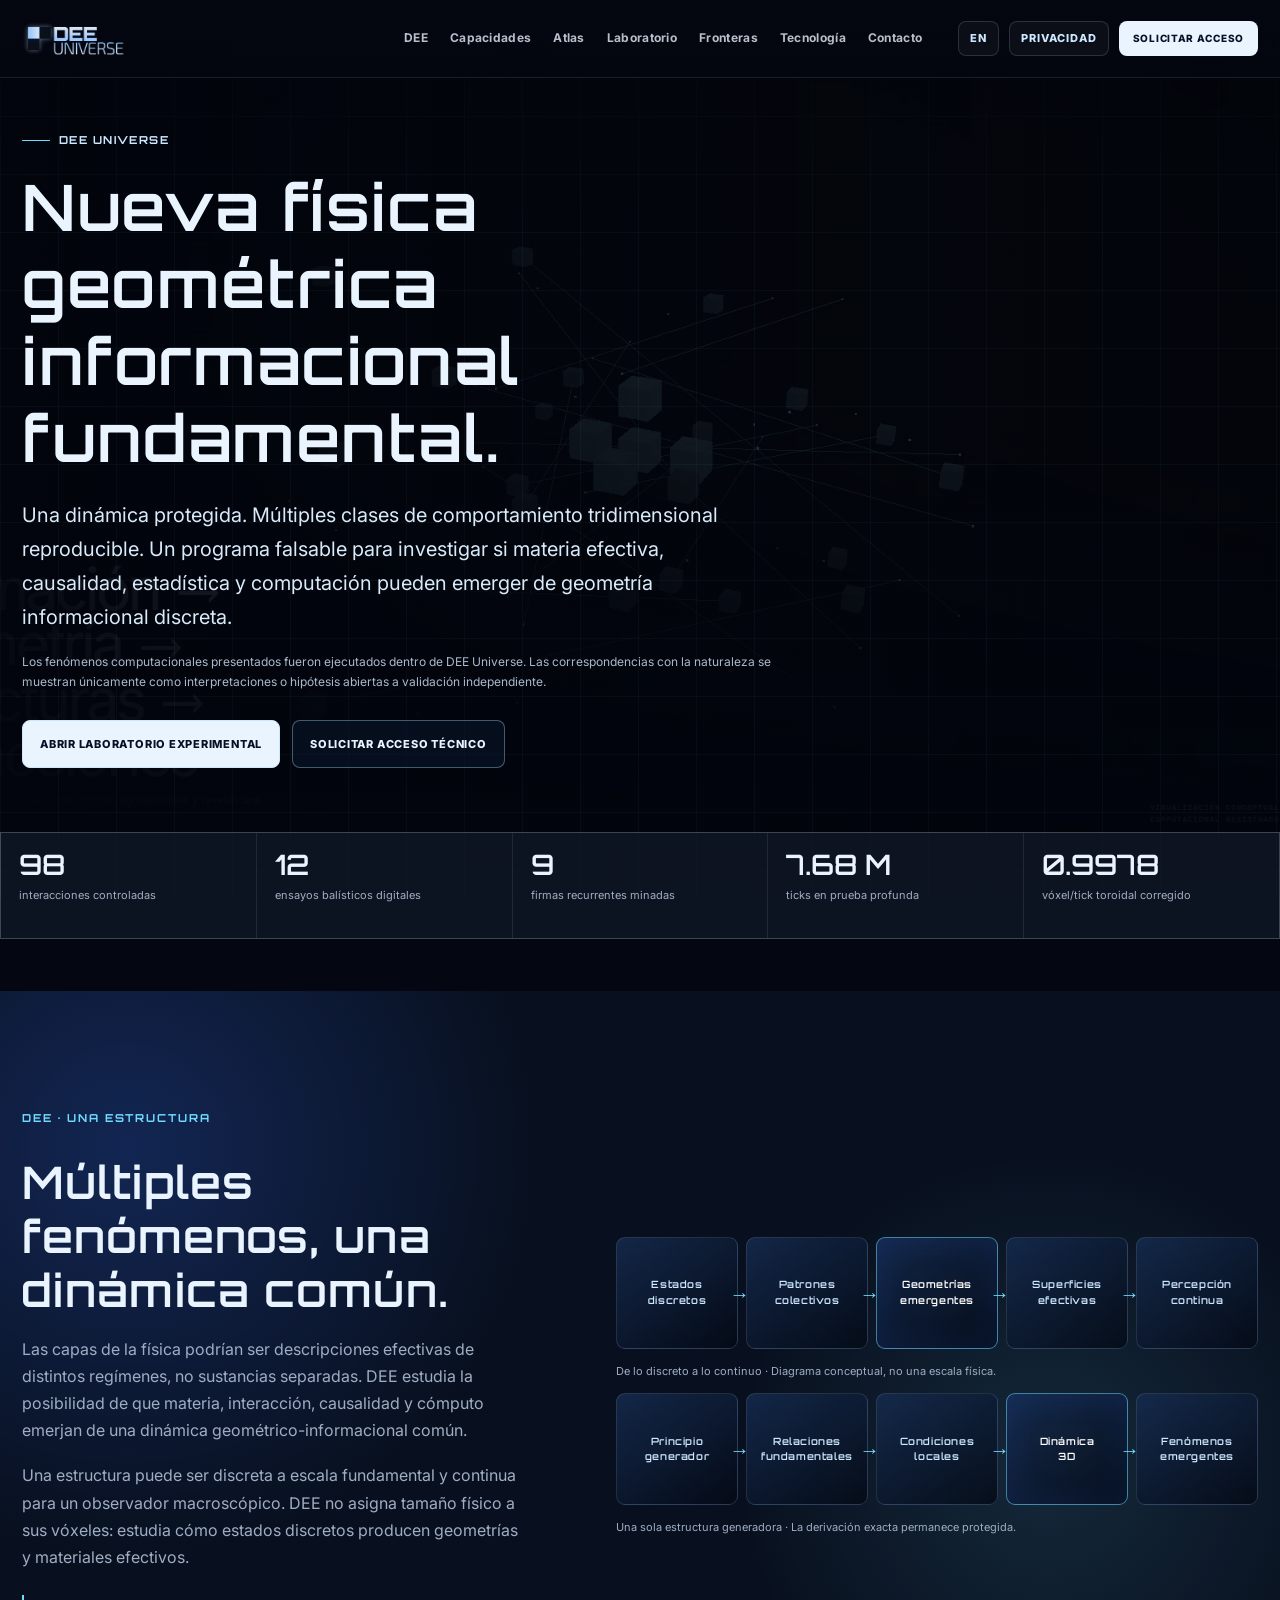
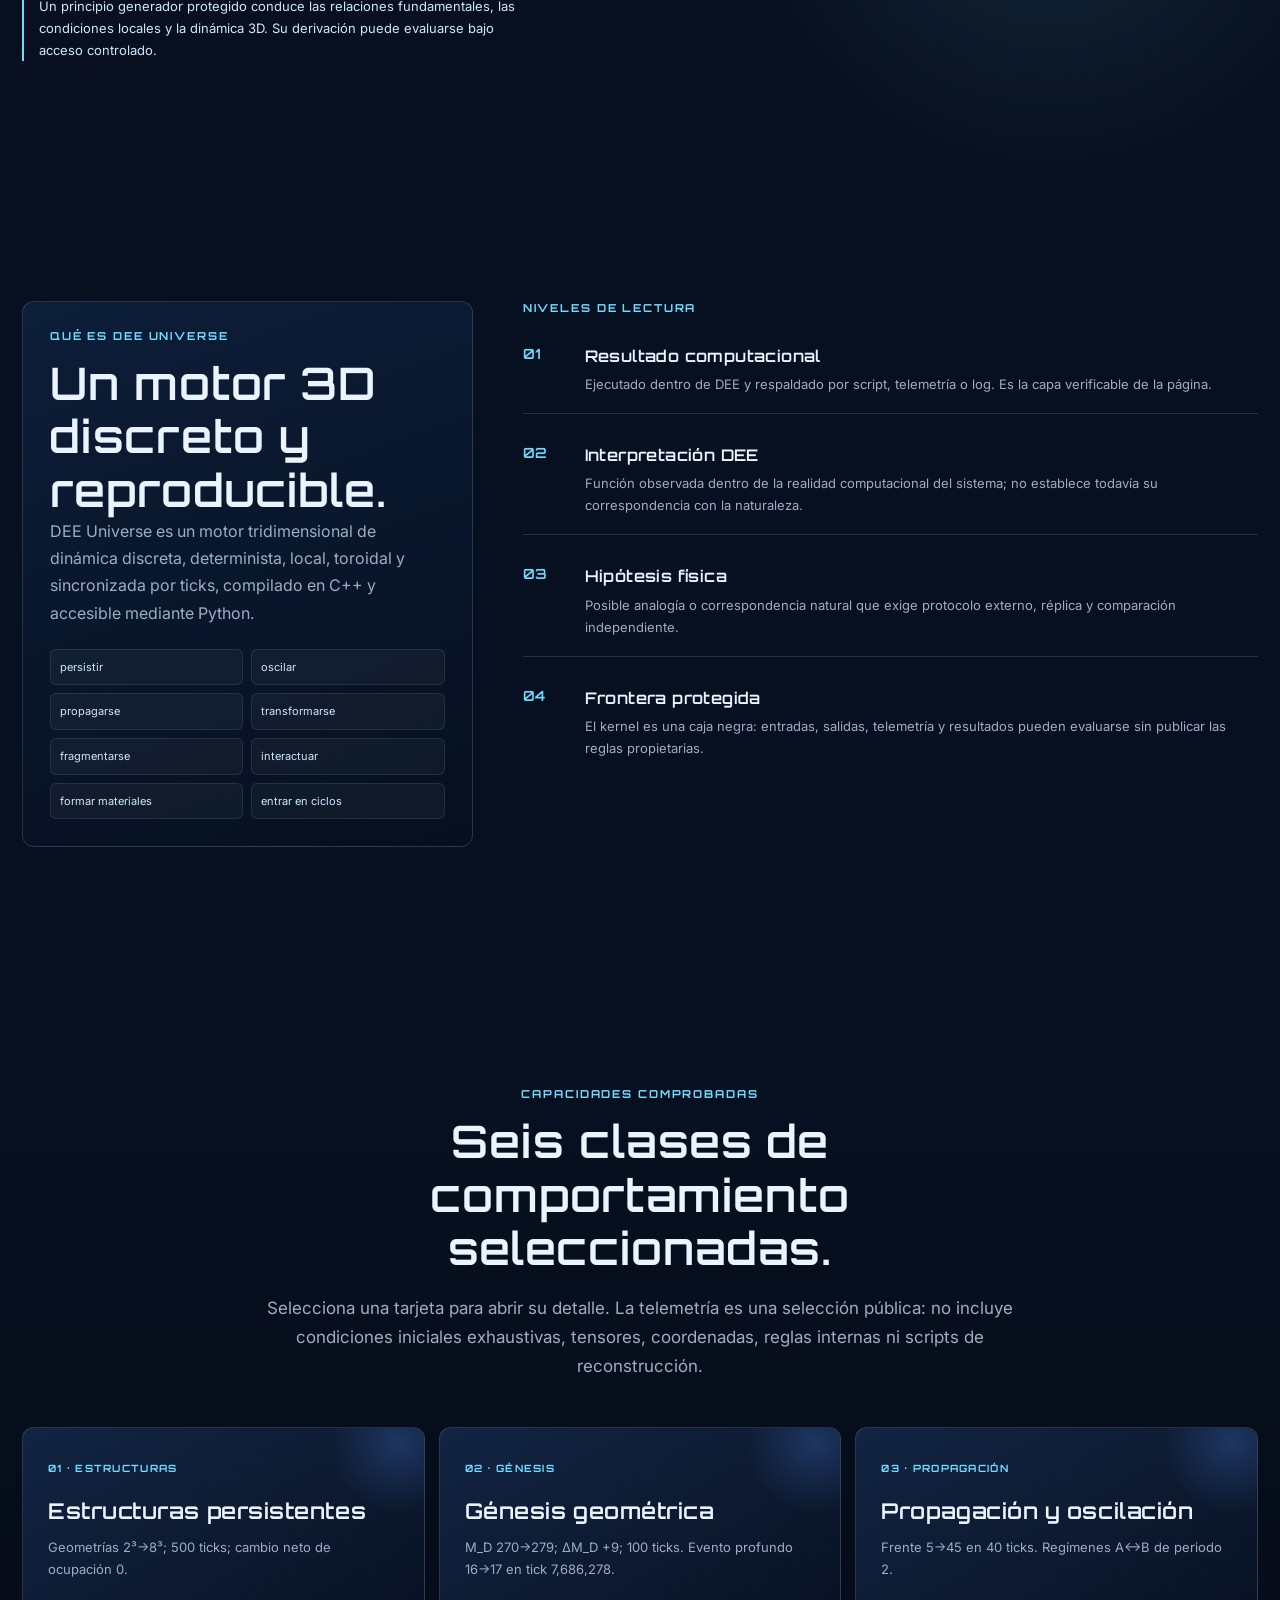
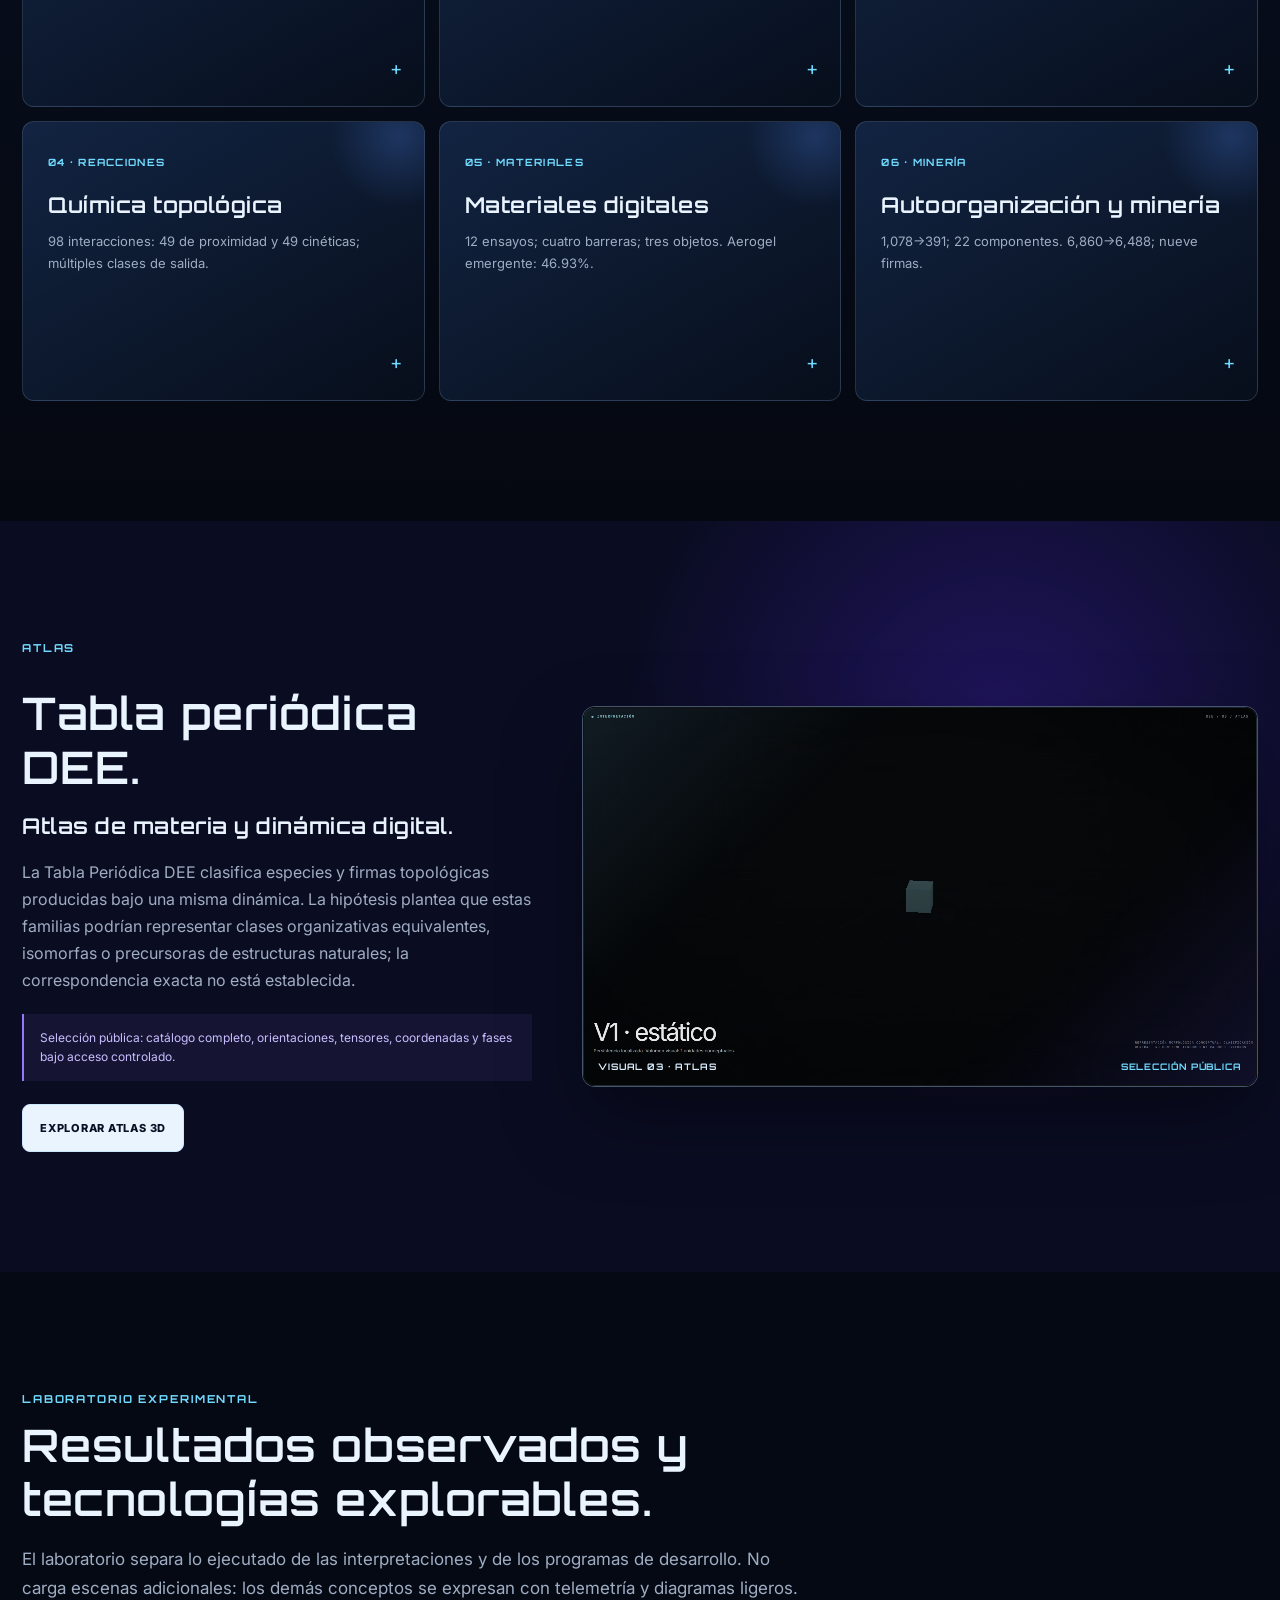
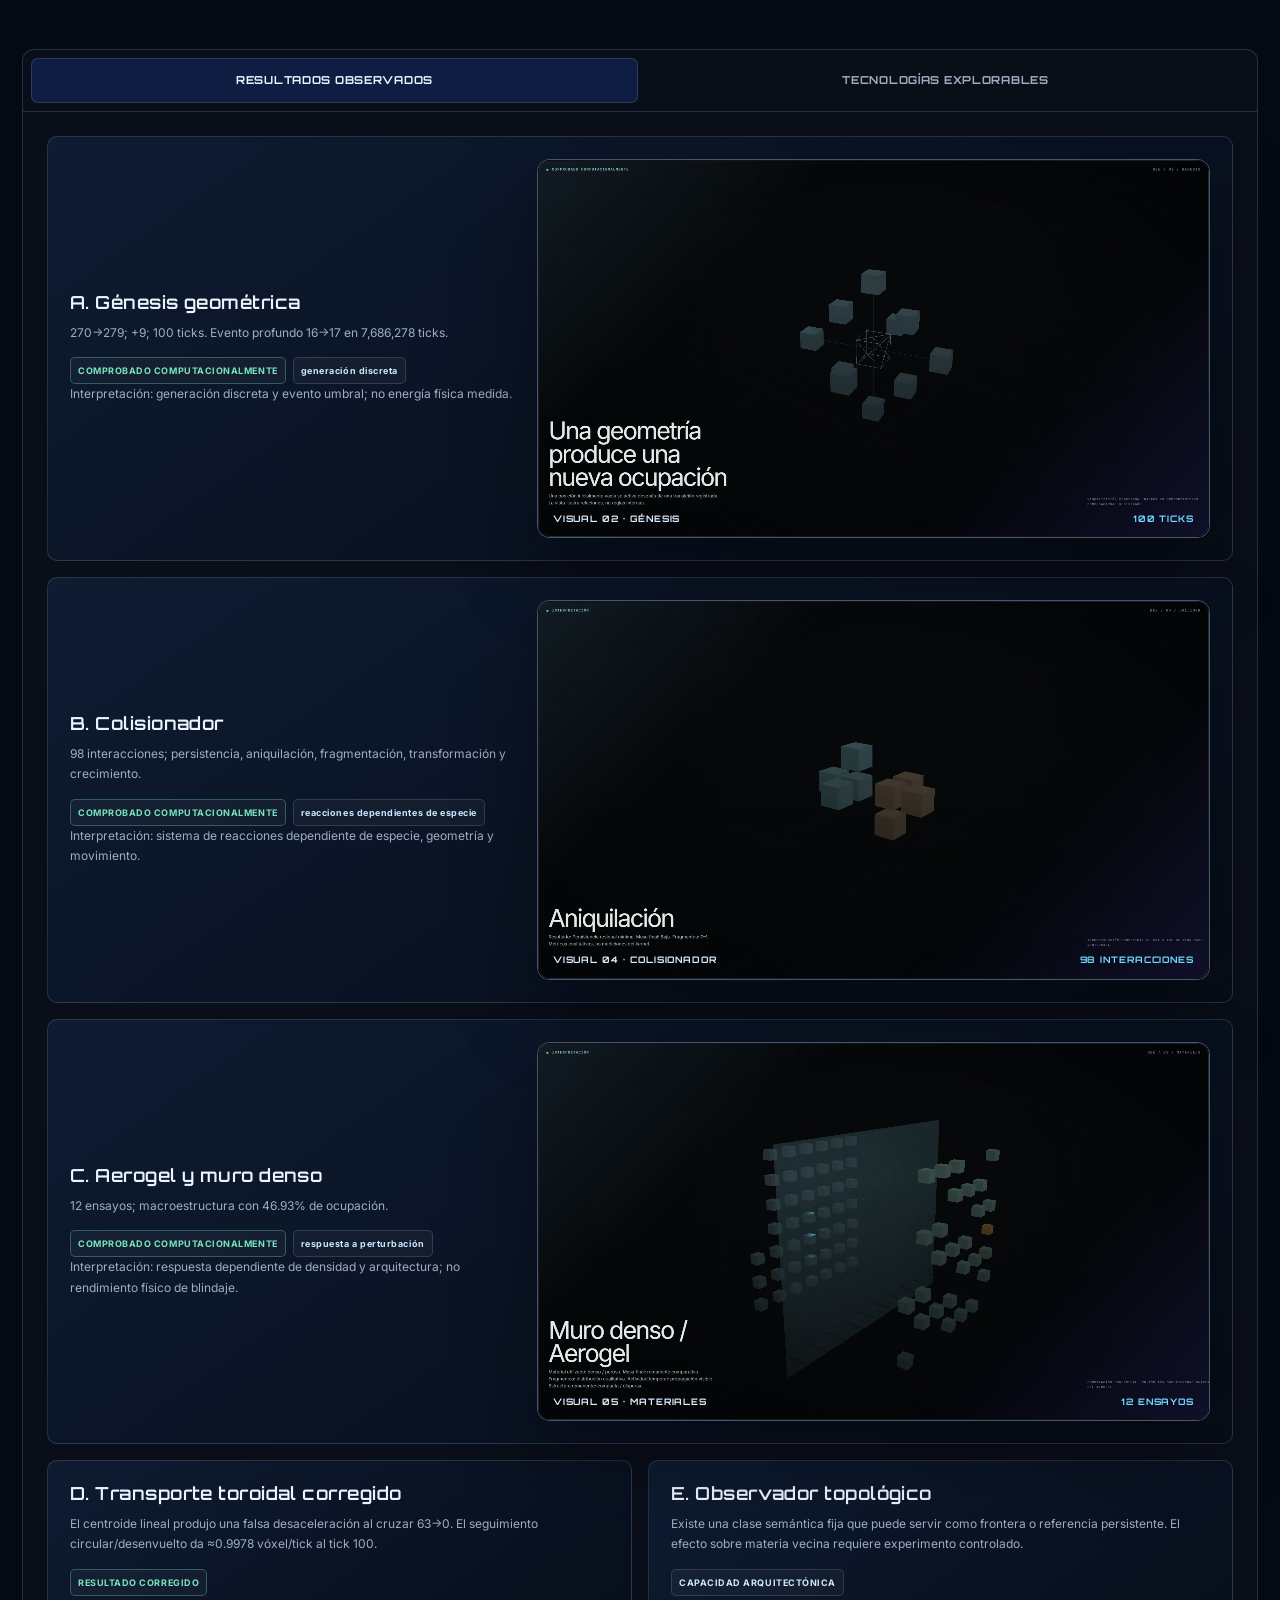
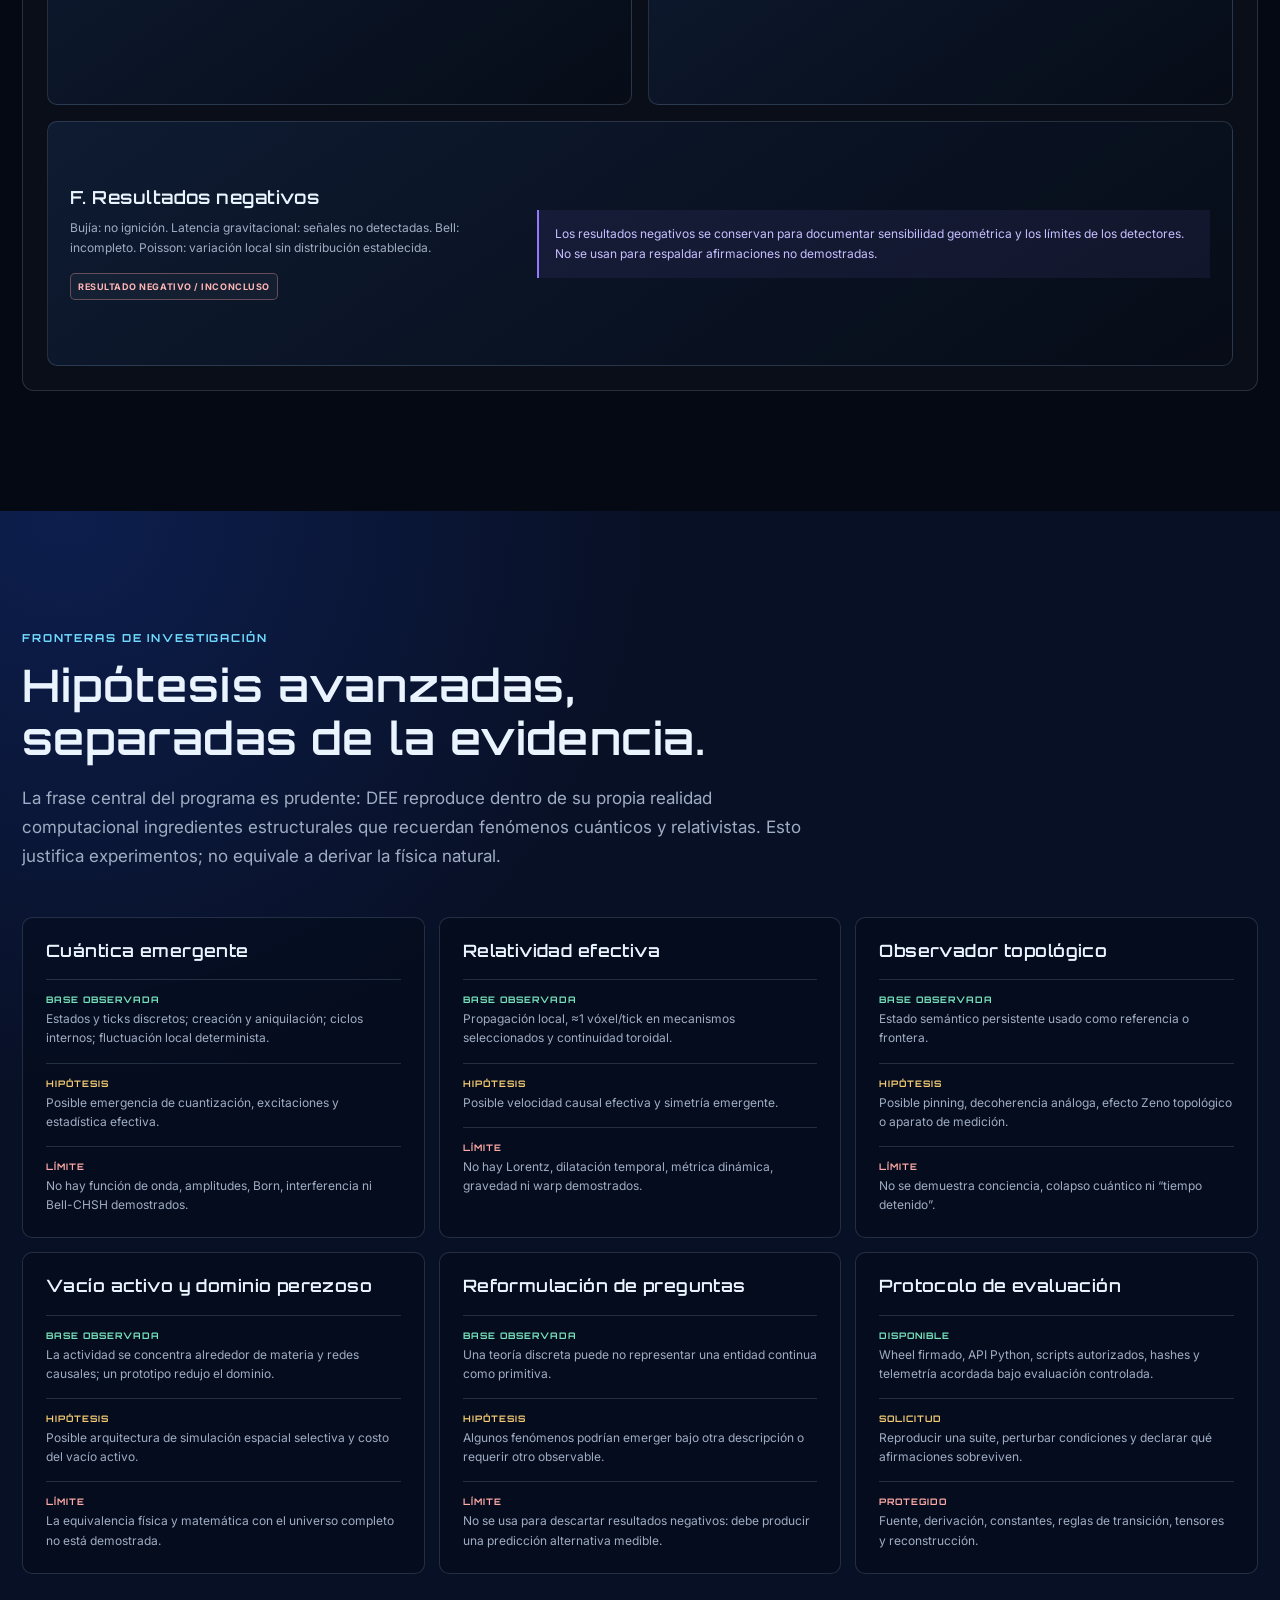
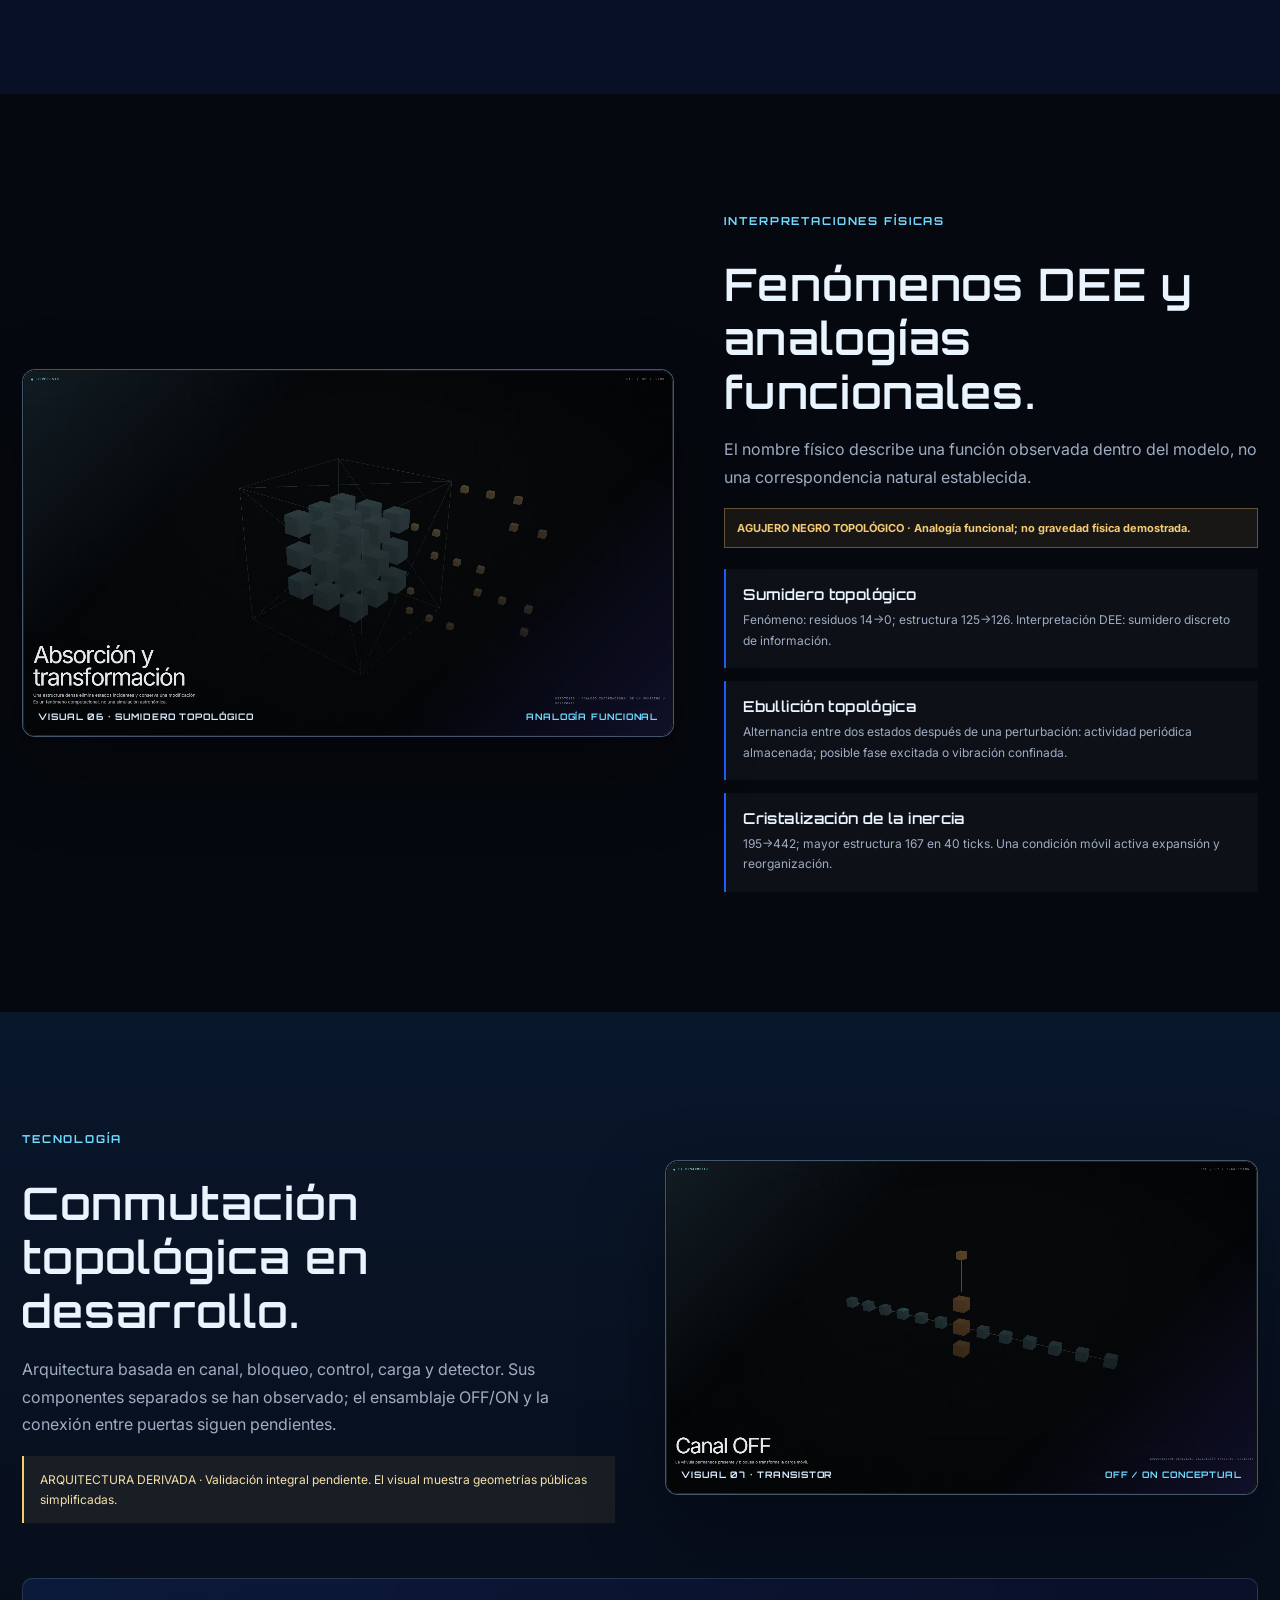
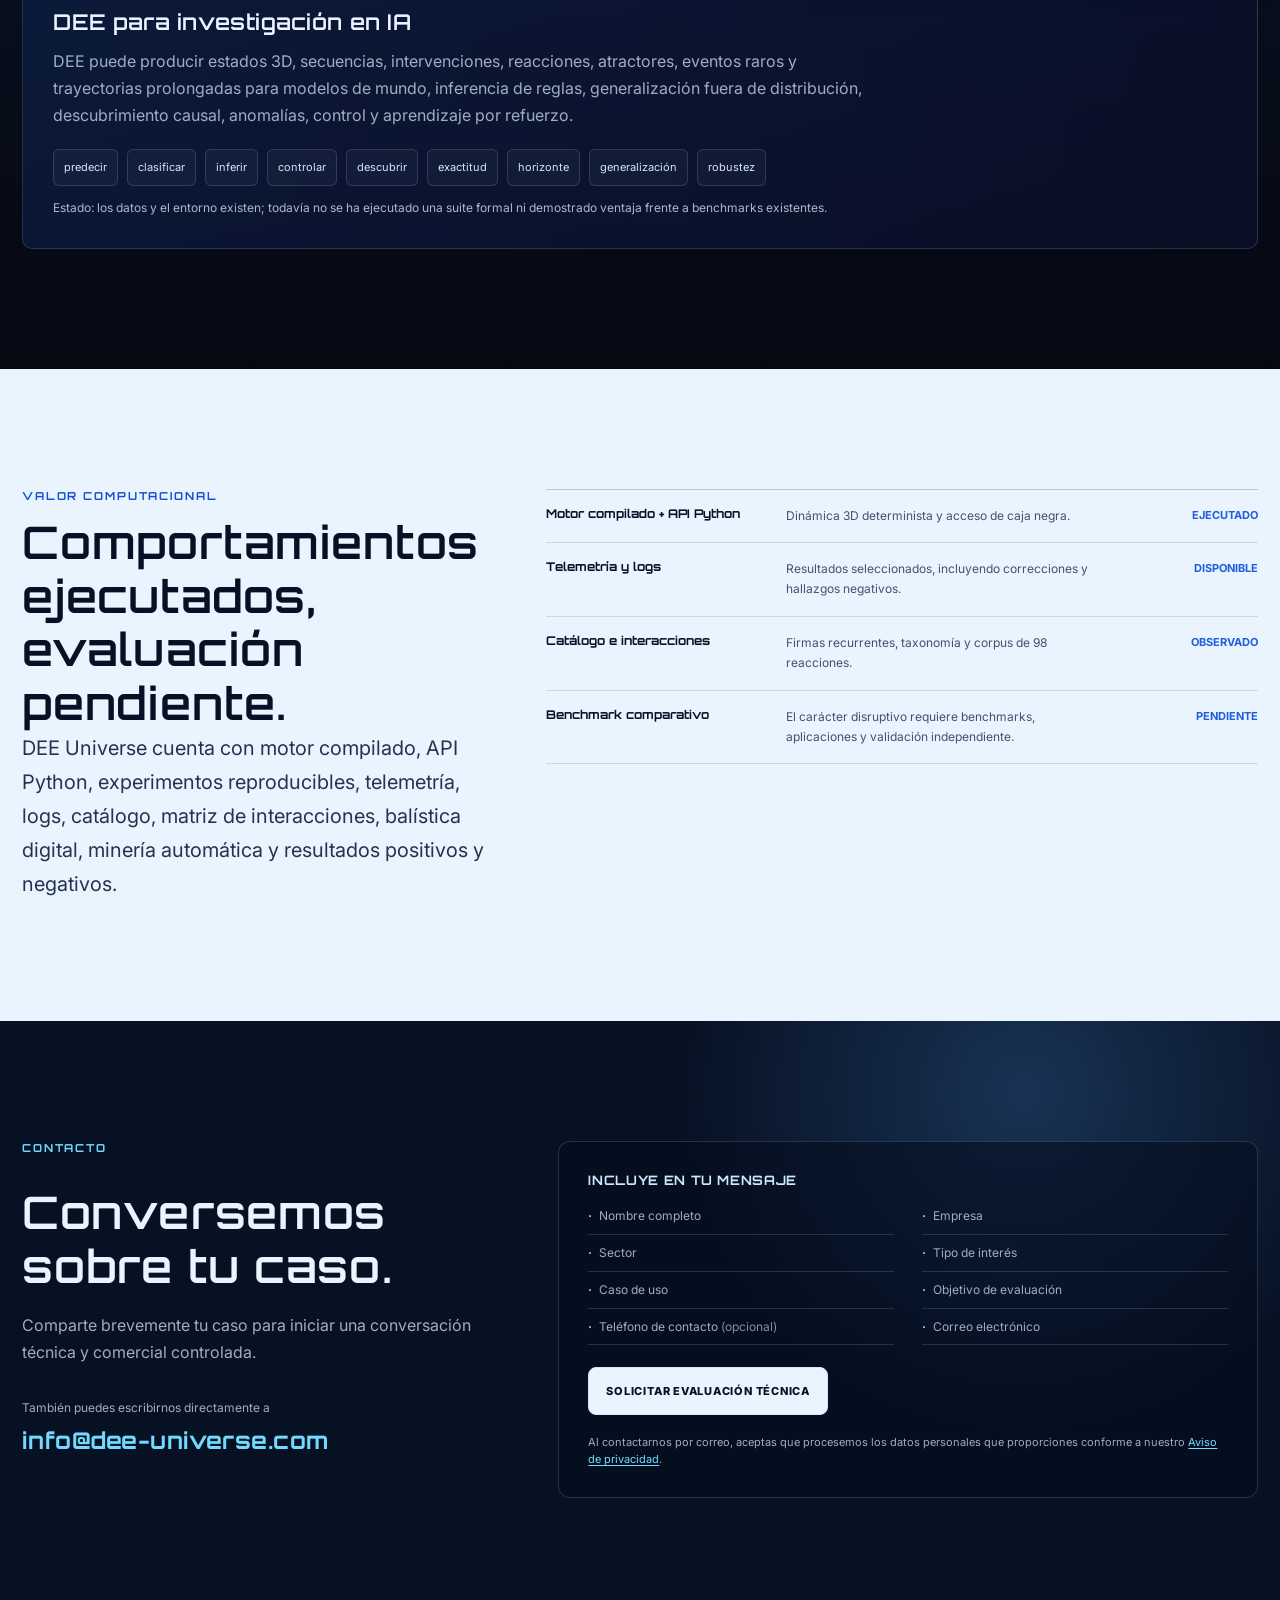
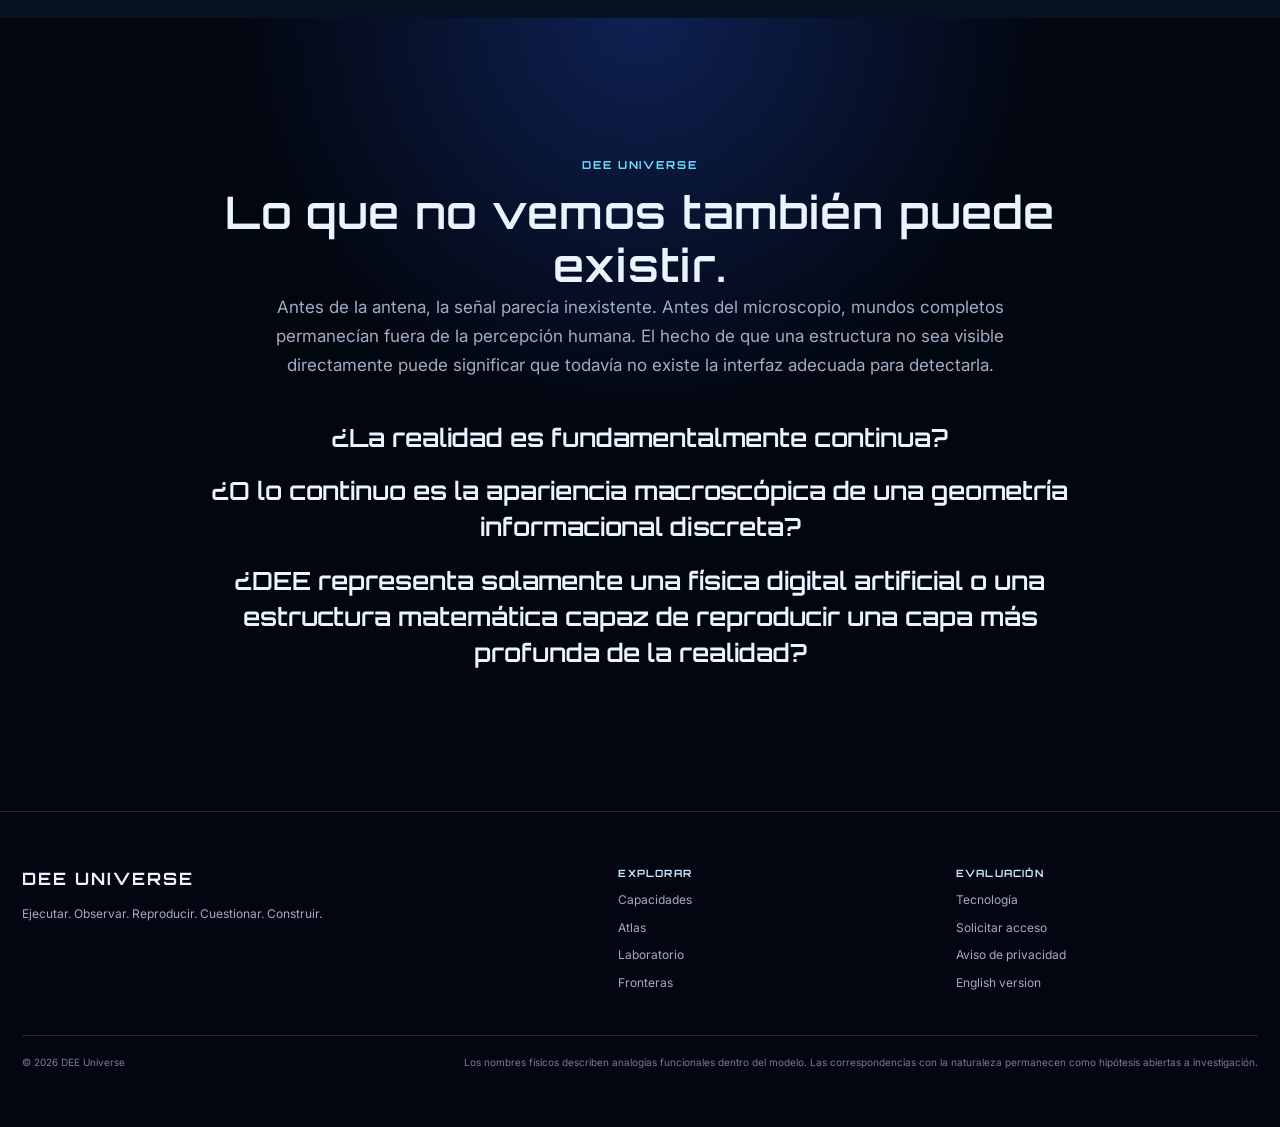
==== indexES.html @ 0ba5e926 "Add contact form with Resend" ====
<!doctype html>
<html lang="es">
<head>
  <meta charset="utf-8">
  <meta name="viewport" content="width=device-width, initial-scale=1">
  <meta name="description" content="DEE Universe: dinámica 3D discreta, reproducible y protegida para investigación independiente.">
  <title>DEE Universe · Investigación en dinámica discreta</title>
  <link rel="canonical" href="/home-es">
  <link rel="icon" type="image/svg+xml" href="/favicon.svg?v=2">
  <link rel="icon" type="image/png" sizes="96x96" href="/favicon-96x96.png?v=2">
  <link rel="shortcut icon" href="/favicon.ico?v=2">
  <link rel="apple-touch-icon" sizes="180x180" href="/apple-touch-icon.png?v=2">
  <link rel="manifest" href="/site.webmanifest?v=2">
  <link rel="stylesheet" href="dee-universe.css">
</head>
<body>
  <a class="skip-link" href="#contenido">Ir al contenido</a>

  <header class="site-header">
    <a class="brand" href="#dee" aria-label="DEE Universe, inicio">
      <img class="brand-logo" src="DEEUniverseLOGOBlanco.png" alt="DEE Universe">
    </a>

    <nav class="main-nav" aria-label="Navegación principal">
      <a href="#dee">DEE</a>
      <a href="#capabilities">Capacidades</a>
      <a href="#atlas">Atlas</a>
      <a href="#laboratory">Laboratorio</a>
      <a href="#frontiers">Fronteras</a>
      <a href="#technology">Tecnología</a>
      <a href="#contact">Contacto</a>
    </nav>

    <div class="header-actions">
      <a class="language-link" href="/home" lang="en" aria-label="View English version">EN</a>
      <a class="privacy-link" href="/privacy-es">PRIVACIDAD</a>
      <a class="access-header" href="#contact">SOLICITAR ACCESO</a>
      <button class="menu-toggle" type="button" aria-label="Abrir menú" aria-expanded="false" aria-controls="mobile-menu">
        <svg viewBox="0 0 24 24" aria-hidden="true"><path fill="currentColor" d="M3 6h18v2H3zm0 5h18v2H3zm0 5h18v2H3z"/></svg>
      </button>
    </div>
  </header>

  <nav class="mobile-menu" id="mobile-menu" aria-label="Navegación móvil">
    <a href="#dee">DEE</a><a href="#capabilities">Capacidades</a><a href="#atlas">Atlas</a>
    <a href="#laboratory">Laboratorio</a><a href="#frontiers">Fronteras</a><a href="#technology">Tecnología</a><a href="#contact">Contacto</a><a href="/privacy-es">Aviso de privacidad</a>
  </nav>

  <main id="contenido">
    <section class="hero" id="dee" aria-labelledby="hero-title">
      <video class="hero-media" autoplay muted loop playsinline poster="">
        <source src="01_dee_universe_hero.webm" type="video/webm">
        <source src="01_dee_universe_hero.mp4" type="video/mp4">
      </video>
      <div class="hero-scrim" aria-hidden="true"></div><div class="hero-grid" aria-hidden="true"></div>
      <div class="hero-content">
        <div class="hero-kicker">DEE UNIVERSE</div>
        <h1 id="hero-title">Nueva física geométrica informacional fundamental.</h1>
        <p class="hero-lead">Una dinámica protegida. Múltiples clases de comportamiento tridimensional reproducible. Un programa falsable para investigar si materia efectiva, causalidad, estadística y computación pueden emerger de geometría informacional discreta.</p>
        <p class="disclosure">Los fenómenos computacionales presentados fueron ejecutados dentro de DEE Universe. Las correspondencias con la naturaleza se muestran únicamente como interpretaciones o hipótesis abiertas a validación independiente.</p>
        <div class="hero-actions">
          <a class="button button--solid" href="#laboratory" data-open-lab>ABRIR LABORATORIO EXPERIMENTAL</a>
          <a class="button" href="#contact">SOLICITAR ACCESO TÉCNICO</a>
        </div>
      </div>
      <div class="telemetry" aria-label="Telemetría seleccionada">
        <div class="telemetry-item"><strong>98</strong><span>interacciones controladas</span></div>
        <div class="telemetry-item"><strong>12</strong><span>ensayos balísticos digitales</span></div>
        <div class="telemetry-item"><strong>9</strong><span>firmas recurrentes minadas</span></div>
        <div class="telemetry-item"><strong>7.68 M</strong><span>ticks en prueba profunda</span></div>
        <div class="telemetry-item"><strong>0.9978</strong><span>vóxel/tick toroidal corregido</span></div>
      </div>
    </section>

    <section class="section gradient-section" aria-labelledby="structure-title">
      <div class="one-structure">
        <div class="body-copy">
          <div class="eyebrow">DEE · una estructura</div>
          <h2 id="structure-title">Múltiples fenómenos, una dinámica común.</h2>
          <p>Las capas de la física podrían ser descripciones efectivas de distintos regímenes, no sustancias separadas. DEE estudia la posibilidad de que materia, interacción, causalidad y cómputo emerjan de una dinámica geométrico-informacional común.</p>
          <p>Una estructura puede ser discreta a escala fundamental y continua para un observador macroscópico. DEE no asigna tamaño físico a sus vóxeles: estudia cómo estados discretos producen geometrías y materiales efectivos.</p>
          <p class="fact-line">Un principio generador protegido conduce las relaciones fundamentales, las condiciones locales y la dinámica 3D. Su derivación puede evaluarse bajo acceso controlado.</p>
        </div>
        <div class="diagram-stack" aria-label="Diagramas conceptuales de emergencia discreta">
          <div class="flow-diagram"><div class="flow-node">Estados<br>discretos</div><div class="flow-node">Patrones<br>colectivos</div><div class="flow-node flow-node--accent">Geometrías<br>emergentes</div><div class="flow-node">Superficies<br>efectivas</div><div class="flow-node">Percepción<br>continua</div></div>
          <div class="diagram-label">De lo discreto a lo continuo · Diagrama conceptual, no una escala física.</div>
          <div class="flow-diagram"><div class="flow-node">Principio<br>generador</div><div class="flow-node">Relaciones<br>fundamentales</div><div class="flow-node">Condiciones<br>locales</div><div class="flow-node flow-node--accent">Dinámica<br>3D</div><div class="flow-node">Fenómenos<br>emergentes</div></div>
          <div class="diagram-label">Una sola estructura generadora · La derivación exacta permanece protegida.</div>
        </div>
      </div>
    </section>

    <section class="section system-section" aria-labelledby="system-title">
      <div class="system-grid">
        <div class="spec-panel">
          <div class="eyebrow">Qué es DEE Universe</div>
          <h2 id="system-title">Un motor 3D discreto y reproducible.</h2>
          <p>DEE Universe es un motor tridimensional de dinámica discreta, determinista, local, toroidal y sincronizada por ticks, compilado en C++ y accesible mediante Python.</p>
          <div class="spec-list" aria-label="Comportamientos observables"><span>persistir</span><span>oscilar</span><span>propagarse</span><span>transformarse</span><span>fragmentarse</span><span>interactuar</span><span>formar materiales</span><span>entrar en ciclos</span></div>
        </div>
        <div>
          <div class="eyebrow">Niveles de lectura</div>
          <div class="levels">
            <article class="level"><span class="level-num">01</span><div><h3>Resultado computacional</h3><p>Ejecutado dentro de DEE y respaldado por script, telemetría o log. Es la capa verificable de la página.</p></div></article>
            <article class="level"><span class="level-num">02</span><div><h3>Interpretación DEE</h3><p>Función observada dentro de la realidad computacional del sistema; no establece todavía su correspondencia con la naturaleza.</p></div></article>
            <article class="level"><span class="level-num">03</span><div><h3>Hipótesis física</h3><p>Posible analogía o correspondencia natural que exige protocolo externo, réplica y comparación independiente.</p></div></article>
            <article class="level"><span class="level-num">04</span><div><h3>Frontera protegida</h3><p>El kernel es una caja negra: entradas, salidas, telemetría y resultados pueden evaluarse sin publicar las reglas propietarias.</p></div></article>
          </div>
        </div>
      </div>
    </section>

    <section class="section capabilities-section" id="capabilities" aria-labelledby="capabilities-title">
      <div class="section-head section-head--center"><div class="eyebrow">Capacidades comprobadas</div><h2 id="capabilities-title">Seis clases de comportamiento seleccionadas.</h2><p>Selecciona una tarjeta para abrir su detalle. La telemetría es una selección pública: no incluye condiciones iniciales exhaustivas, tensores, coordenadas, reglas internas ni scripts de reconstrucción.</p></div>
      <div class="capability-grid">
        <article class="capability" role="button" tabindex="0" aria-expanded="false"><span class="capability-num">01 · ESTRUCTURAS</span><h3>Estructuras persistentes</h3><p>Geometrías 2³→8³; 500 ticks; cambio neto de ocupación 0.</p><div class="capability-detail"><div><p>Aplicaciones explorables: memoria estructural, módulos, barreras y conductos. No se infiere estabilidad infinita ni materia física.</p></div></div><span class="capability-arrow" aria-hidden="true">+</span></article>
        <article class="capability" role="button" tabindex="0" aria-expanded="false"><span class="capability-num">02 · GÉNESIS</span><h3>Génesis geométrica</h3><p>M_D 270→279; ΔM_D +9; 100 ticks. Evento profundo 16→17 en tick 7,686,278.</p><div class="capability-detail"><div><p>Permite estudiar lógica espacial, umbrales, acumuladores y generación de estados. No mide creación física de masa o energía.</p></div></div><span class="capability-arrow" aria-hidden="true">+</span></article>
        <article class="capability" role="button" tabindex="0" aria-expanded="false"><span class="capability-num">03 · PROPAGACIÓN</span><h3>Propagación y oscilación</h3><p>Frente 5→45 en 40 ticks. Regímenes A↔B de periodo 2.</p><div class="capability-detail"><div><p>El seguimiento circular/desenvuelto corrige el transporte toroidal a ≈0.9978 vóxel/tick. Describe transporte del modelo, no la velocidad de la luz.</p></div></div><span class="capability-arrow" aria-hidden="true">+</span></article>
        <article class="capability" role="button" tabindex="0" aria-expanded="false"><span class="capability-num">04 · REACCIONES</span><h3>Química topológica</h3><p>98 interacciones: 49 de proximidad y 49 cinéticas; múltiples clases de salida.</p><div class="capability-detail"><div><p>El corpus permite explorar química digital, redes de reacción y cómputo por colisiones. No afirma equivalencia química con la naturaleza.</p></div></div><span class="capability-arrow" aria-hidden="true">+</span></article>
        <article class="capability" role="button" tabindex="0" aria-expanded="false"><span class="capability-num">05 · MATERIALES</span><h3>Materiales digitales</h3><p>12 ensayos; cuatro barreras; tres objetos. Aerogel emergente: 46.93%.</p><div class="capability-detail"><div><p>Aplicaciones: porosidad, impactos, barreras y diseño topológico. No demuestra rendimiento de blindaje físico.</p></div></div><span class="capability-arrow" aria-hidden="true">+</span></article>
        <article class="capability" role="button" tabindex="0" aria-expanded="false"><span class="capability-num">06 · MINERÍA</span><h3>Autoorganización y minería</h3><p>1,078→391; 22 componentes. 6,860→6,488; nueve firmas.</p><div class="capability-detail"><div><p>La caja negra identifica taxonomías, atractores, datasets y especies recurrentes. No es una tabla periódica universal validada.</p></div></div><span class="capability-arrow" aria-hidden="true">+</span></article>
      </div>
    </section>

    <section class="section atlas-section" id="atlas" aria-labelledby="atlas-title">
      <div class="atlas-layout">
        <div class="atlas-copy"><div class="eyebrow">Atlas</div><h2 id="atlas-title">Tabla periódica DEE.</h2><h3>Atlas de materia y dinámica digital.</h3><p>La Tabla Periódica DEE clasifica especies y firmas topológicas producidas bajo una misma dinámica. La hipótesis plantea que estas familias podrían representar clases organizativas equivalentes, isomorfas o precursoras de estructuras naturales; la correspondencia exacta no está establecida.</p><div class="public-note">Selección pública: catálogo completo, orientaciones, tensores, coordenadas y fases bajo acceso controlado.</div><div class="button-row"><button class="button button--solid" type="button" data-atlas-open>EXPLORAR ATLAS 3D</button></div></div>
        <div class="visual-frame"><video muted autoplay loop playsinline aria-label="Visualización conceptual del Atlas Periódico DEE"><source src="03_dee_periodic_atlas.webm" type="video/webm"><source src="03_dee_periodic_atlas.mp4" type="video/mp4"></video><div class="visual-meta"><span>VISUAL 03 · ATLAS</span><span>SELECCIÓN PÚBLICA</span></div></div>
      </div>
    </section>

    <section class="section lab-section" id="laboratory" aria-labelledby="lab-title">
      <div class="section-head"><div class="eyebrow">Laboratorio experimental</div><h2 id="lab-title">Resultados observados y tecnologías explorables.</h2><p>El laboratorio separa lo ejecutado de las interpretaciones y de los programas de desarrollo. No carga escenas adicionales: los demás conceptos se expresan con telemetría y diagramas ligeros.</p></div>
      <div class="tabs">
        <div class="tab-list" role="tablist" aria-label="Vistas del laboratorio"><button class="tab" id="tab-observed" role="tab" aria-selected="true" aria-controls="panel-observed">RESULTADOS OBSERVADOS</button><button class="tab" id="tab-technologies" role="tab" aria-selected="false" aria-controls="panel-technologies" tabindex="-1">TECNOLOGÍAS EXPLORABLES</button></div>
        <div class="tab-panel" id="panel-observed" role="tabpanel" aria-labelledby="tab-observed">
          <div class="experiment-grid">
            <article class="experiment experiment--wide"><div><h3>A. Génesis geométrica</h3><p>270→279; +9; 100 ticks. Evento profundo 16→17 en 7,686,278 ticks.</p><div class="tag-row"><span class="tag tag--observed">COMPROBADO COMPUTACIONALMENTE</span><span class="tag">generación discreta</span></div><p>Interpretación: generación discreta y evento umbral; no energía física medida.</p></div><div class="visual-frame"><video muted autoplay loop playsinline aria-label="Génesis geométrica DEE"><source src="02_geometric_genesis.webm" type="video/webm"><source src="02_geometric_genesis.mp4" type="video/mp4"></video><div class="visual-meta"><span>VISUAL 02 · GÉNESIS</span><span>100 TICKS</span></div></div></article>
            <article class="experiment experiment--wide"><div><h3>B. Colisionador</h3><p>98 interacciones; persistencia, aniquilación, fragmentación, transformación y crecimiento.</p><div class="tag-row"><span class="tag tag--observed">COMPROBADO COMPUTACIONALMENTE</span><span class="tag">reacciones dependientes de especie</span></div><p>Interpretación: sistema de reacciones dependiente de especie, geometría y movimiento.</p></div><div class="visual-frame"><video muted autoplay loop playsinline aria-label="Colisionador topológico DEE"><source src="04_topological_collider.webm" type="video/webm"><source src="04_topological_collider.mp4" type="video/mp4"></video><div class="visual-meta"><span>VISUAL 04 · COLISIONADOR</span><span>98 INTERACCIONES</span></div></div></article>
            <article class="experiment experiment--wide"><div><h3>C. Aerogel y muro denso</h3><p>12 ensayos; macroestructura con 46.93% de ocupación.</p><div class="tag-row"><span class="tag tag--observed">COMPROBADO COMPUTACIONALMENTE</span><span class="tag">respuesta a perturbación</span></div><p>Interpretación: respuesta dependiente de densidad y arquitectura; no rendimiento físico de blindaje.</p></div><div class="visual-frame"><video muted autoplay loop playsinline aria-label="Aerogel frente a muro denso"><source src="05_aerogel_dense_wall.webm" type="video/webm"><source src="05_aerogel_dense_wall.mp4" type="video/mp4"></video><div class="visual-meta"><span>VISUAL 05 · MATERIALES</span><span>12 ENSAYOS</span></div></div></article>
            <article class="experiment"><div><h3>D. Transporte toroidal corregido</h3><p>El centroide lineal produjo una falsa desaceleración al cruzar 63→0. El seguimiento circular/desenvuelto da ≈0.9978 vóxel/tick al tick 100.</p><div class="tag-row"><span class="tag tag--observed">RESULTADO CORREGIDO</span></div></div></article>
            <article class="experiment"><div><h3>E. Observador topológico</h3><p>Existe una clase semántica fija que puede servir como frontera o referencia persistente. El efecto sobre materia vecina requiere experimento controlado.</p><div class="tag-row"><span class="tag">CAPACIDAD ARQUITECTÓNICA</span></div></div></article>
            <article class="experiment experiment--wide"><div><h3>F. Resultados negativos</h3><p>Bujía: no ignición. Latencia gravitacional: señales no detectadas. Bell: incompleto. Poisson: variación local sin distribución establecida.</p><div class="tag-row"><span class="tag tag--negative">RESULTADO NEGATIVO / INCONCLUSO</span></div></div><div class="public-note">Los resultados negativos se conservan para documentar sensibilidad geométrica y los límites de los detectores. No se usan para respaldar afirmaciones no demostradas.</div></article>
          </div>
        </div>
        <div class="tab-panel" id="panel-technologies" role="tabpanel" aria-labelledby="tab-technologies" hidden>
          <div class="lab-list">
            <article class="lab-line"><strong>01</strong><div><h3>Lógica geométrica</h3><p>Génesis condicionada y AND específica para estudiar puertas, circuitos y control por geometría.</p></div><span>PRIMITIVAS SEPARADAS</span></article>
            <article class="lab-line"><strong>02</strong><div><h3>Computación por colisiones</h3><p>Interacciones como operaciones de selección y transformación; la composición de circuitos sigue pendiente.</p></div><span>CORPUS DISPONIBLE</span></article>
            <article class="lab-line"><strong>03</strong><div><h3>Materiales y sistemas temporales</h3><p>Muros, aerogel, balística, osciladores y eventos profundos para investigar topologías, relojes y umbrales.</p></div><span>INVESTIGACIÓN</span></article>
            <article class="lab-line"><strong>04</strong><div><h3>Descubrimiento automático</h3><p>Sopa, explorador y minería para búsqueda de especies, diseño asistido por IA y taxonomía de estados.</p></div><span>DEMOSTRADO CON LÍMITES</span></article>
            <article class="lab-line"><strong>05</strong><div><h3>Motor de dominio activo</h3><p>Prototipo de volumen y tiempo reducidos para simulación espacial selectiva.</p></div><span>EQUIVALENCIA PENDIENTE</span></article>
          </div>
        </div>
      </div>
    </section>

    <section class="section frontier-section" id="frontiers" aria-labelledby="frontiers-title">
      <div class="section-head"><div class="eyebrow">Fronteras de investigación</div><h2 id="frontiers-title">Hipótesis avanzadas, separadas de la evidencia.</h2><p>La frase central del programa es prudente: DEE reproduce dentro de su propia realidad computacional ingredientes estructurales que recuerdan fenómenos cuánticos y relativistas. Esto justifica experimentos; no equivale a derivar la física natural.</p></div>
      <div class="frontier-grid">
        <article class="frontier"><h3>Cuántica emergente</h3><div class="claim"><span class="claim-label claim-label--base">BASE OBSERVADA</span><p>Estados y ticks discretos; creación y aniquilación; ciclos internos; fluctuación local determinista.</p></div><div class="claim"><span class="claim-label claim-label--hypothesis">HIPÓTESIS</span><p>Posible emergencia de cuantización, excitaciones y estadística efectiva.</p></div><div class="claim"><span class="claim-label claim-label--limit">LÍMITE</span><p>No hay función de onda, amplitudes, Born, interferencia ni Bell-CHSH demostrados.</p></div></article>
        <article class="frontier"><h3>Relatividad efectiva</h3><div class="claim"><span class="claim-label claim-label--base">BASE OBSERVADA</span><p>Propagación local, ≈1 vóxel/tick en mecanismos seleccionados y continuidad toroidal.</p></div><div class="claim"><span class="claim-label claim-label--hypothesis">HIPÓTESIS</span><p>Posible velocidad causal efectiva y simetría emergente.</p></div><div class="claim"><span class="claim-label claim-label--limit">LÍMITE</span><p>No hay Lorentz, dilatación temporal, métrica dinámica, gravedad ni warp demostrados.</p></div></article>
        <article class="frontier"><h3>Observador topológico</h3><div class="claim"><span class="claim-label claim-label--base">BASE OBSERVADA</span><p>Estado semántico persistente usado como referencia o frontera.</p></div><div class="claim"><span class="claim-label claim-label--hypothesis">HIPÓTESIS</span><p>Posible pinning, decoherencia análoga, efecto Zeno topológico o aparato de medición.</p></div><div class="claim"><span class="claim-label claim-label--limit">LÍMITE</span><p>No se demuestra conciencia, colapso cuántico ni “tiempo detenido”.</p></div></article>
        <article class="frontier"><h3>Vacío activo y dominio perezoso</h3><div class="claim"><span class="claim-label claim-label--base">BASE OBSERVADA</span><p>La actividad se concentra alrededor de materia y redes causales; un prototipo redujo el dominio.</p></div><div class="claim"><span class="claim-label claim-label--hypothesis">HIPÓTESIS</span><p>Posible arquitectura de simulación espacial selectiva y costo del vacío activo.</p></div><div class="claim"><span class="claim-label claim-label--limit">LÍMITE</span><p>La equivalencia física y matemática con el universo completo no está demostrada.</p></div></article>
        <article class="frontier"><h3>Reformulación de preguntas</h3><div class="claim"><span class="claim-label claim-label--base">BASE OBSERVADA</span><p>Una teoría discreta puede no representar una entidad continua como primitiva.</p></div><div class="claim"><span class="claim-label claim-label--hypothesis">HIPÓTESIS</span><p>Algunos fenómenos podrían emerger bajo otra descripción o requerir otro observable.</p></div><div class="claim"><span class="claim-label claim-label--limit">LÍMITE</span><p>No se usa para descartar resultados negativos: debe producir una predicción alternativa medible.</p></div></article>
        <article class="frontier"><h3>Protocolo de evaluación</h3><div class="claim"><span class="claim-label claim-label--base">DISPONIBLE</span><p>Wheel firmado, API Python, scripts autorizados, hashes y telemetría acordada bajo evaluación controlada.</p></div><div class="claim"><span class="claim-label claim-label--hypothesis">SOLICITUD</span><p>Reproducir una suite, perturbar condiciones y declarar qué afirmaciones sobreviven.</p></div><div class="claim"><span class="claim-label claim-label--limit">PROTEGIDO</span><p>Fuente, derivación, constantes, reglas de transición, tensores y reconstrucción.</p></div></article>
      </div>
    </section>

    <section class="section interpretations-section" aria-labelledby="interpretations-title">
      <div class="interpretation-layout">
        <div class="visual-frame"><video muted autoplay loop playsinline aria-label="Interpretación de agujero negro topológico"><source src="06_topological_black_hole.webm" type="video/webm"><source src="06_topological_black_hole.mp4" type="video/mp4"></video><div class="visual-meta"><span>VISUAL 06 · SUMIDERO TOPOLÓGICO</span><span>ANALOGÍA FUNCIONAL</span></div></div>
        <div class="interpretation-copy"><div class="eyebrow">Interpretaciones físicas</div><h2 id="interpretations-title">Fenómenos DEE y analogías funcionales.</h2><p>El nombre físico describe una función observada dentro del modelo, no una correspondencia natural establecida.</p><div class="permanent-label">AGUJERO NEGRO TOPOLÓGICO · Analogía funcional; no gravedad física demostrada.</div><div class="interpretation-list"><article><h3>Sumidero topológico</h3><p>Fenómeno: residuos 14→0; estructura 125→126. Interpretación DEE: sumidero discreto de información.</p></article><article><h3>Ebullición topológica</h3><p>Alternancia entre dos estados después de una perturbación: actividad periódica almacenada; posible fase excitada o vibración confinada.</p></article><article><h3>Cristalización de la inercia</h3><p>195→442; mayor estructura 167 en 40 ticks. Una condición móvil activa expansión y reorganización.</p></article></div></div>
      </div>
    </section>

    <section class="section technology-section" id="technology" aria-labelledby="technology-title">
      <div class="technology-layout">
        <div class="technology-copy"><div class="eyebrow">Tecnología</div><h2 id="technology-title">Conmutación topológica en desarrollo.</h2><p>Arquitectura basada en canal, bloqueo, control, carga y detector. Sus componentes separados se han observado; el ensamblaje OFF/ON y la conexión entre puertas siguen pendientes.</p><div class="public-note">ARQUITECTURA DERIVADA · Validación integral pendiente. El visual muestra geometrías públicas simplificadas.</div></div>
        <div class="visual-frame"><video muted autoplay loop playsinline aria-label="Transistor topológico conceptual"><source src="07_topological_transistor.webm" type="video/webm"><source src="07_topological_transistor.mp4" type="video/mp4"></video><div class="visual-meta"><span>VISUAL 07 · TRANSISTOR</span><span>OFF / ON CONCEPTUAL</span></div></div>
      </div>
      <div class="ai-strip"><h3>DEE para investigación en IA</h3><p>DEE puede producir estados 3D, secuencias, intervenciones, reacciones, atractores, eventos raros y trayectorias prolongadas para modelos de mundo, inferencia de reglas, generalización fuera de distribución, descubrimiento causal, anomalías, control y aprendizaje por refuerzo.</p><div class="ai-list"><span>predecir</span><span>clasificar</span><span>inferir</span><span>controlar</span><span>descubrir</span><span>exactitud</span><span>horizonte</span><span>generalización</span><span>robustez</span></div><p class="disclosure">Estado: los datos y el entorno existen; todavía no se ha ejecutado una suite formal ni demostrado ventaja frente a benchmarks existentes.</p></div>
    </section>

    <section class="section value-section" aria-labelledby="value-title">
      <div class="value-grid"><div><div class="eyebrow">Valor computacional</div><h2 id="value-title">Comportamientos ejecutados, evaluación pendiente.</h2><p class="value-statement">DEE Universe cuenta con motor compilado, API Python, experimentos reproducibles, telemetría, logs, catálogo, matriz de interacciones, balística digital, minería automática y resultados positivos y negativos.</p></div><div class="evidence-table" aria-label="Resumen de evidencia y alcance"><div class="evidence-row"><strong>Motor compilado + API Python</strong><span>Dinámica 3D determinista y acceso de caja negra.</span><em>EJECUTADO</em></div><div class="evidence-row"><strong>Telemetría y logs</strong><span>Resultados seleccionados, incluyendo correcciones y hallazgos negativos.</span><em>DISPONIBLE</em></div><div class="evidence-row"><strong>Catálogo e interacciones</strong><span>Firmas recurrentes, taxonomía y corpus de 98 reacciones.</span><em>OBSERVADO</em></div><div class="evidence-row"><strong>Benchmark comparativo</strong><span>El carácter disruptivo requiere benchmarks, aplicaciones y validación independiente.</span><em>PENDIENTE</em></div></div></div>
    </section>

    <section class="section contact-section" id="contact" aria-labelledby="contact-title">
      <div class="contact-layout"><div class="contact-info"><div class="eyebrow">Contacto</div><h2 id="contact-title">Conversemos sobre tu caso.</h2><p>Comparte brevemente tu caso para iniciar una conversación técnica y comercial controlada.</p><p class="contact-email-intro">También puedes escribirnos directamente a</p><a class="contact-email" href="mailto:info@dee-universe.com">info@dee-universe.com</a></div><div class="contact-direct"><h3>Incluye en tu mensaje</h3><ul><li>Nombre completo</li><li>Empresa</li><li>Sector</li><li>Tipo de interés</li><li>Caso de uso</li><li>Objetivo de evaluación</li><li>Teléfono de contacto <span>(opcional)</span></li><li>Correo electrónico</li></ul><a class="button button--solid" href="mailto:info@dee-universe.com?subject=Solicitud%20de%20evaluaci%C3%B3n%20t%C3%A9cnica">SOLICITAR EVALUACIÓN TÉCNICA</a><p class="contact-consent">Al contactarnos por correo, aceptas que procesemos los datos personales que proporciones conforme a nuestro <a href="/privacy-es">Aviso de privacidad</a>.</p></div>
      </div>
    </section>

    <section class="section closing" aria-labelledby="closing-title"><div class="closing-content"><div class="eyebrow">DEE Universe</div><h2 id="closing-title">Lo que no vemos también puede existir.</h2><p>Antes de la antena, la señal parecía inexistente. Antes del microscopio, mundos completos permanecían fuera de la percepción humana. El hecho de que una estructura no sea visible directamente puede significar que todavía no existe la interfaz adecuada para detectarla.</p><div class="closing-questions"><div>¿La realidad es fundamentalmente continua?</div><div>¿O lo continuo es la apariencia macroscópica de una geometría informacional discreta?</div><div>¿DEE representa solamente una física digital artificial o una estructura matemática capaz de reproducir una capa más profunda de la realidad?</div></div></div></section>
  </main>

  <footer class="site-footer"><div class="footer-grid"><div><div class="footer-brand">DEE UNIVERSE</div><p>Ejecutar. Observar. Reproducir. Cuestionar. Construir.</p></div><div><div class="footer-title">EXPLORAR</div><div class="footer-links"><a href="#capabilities">Capacidades</a><a href="#atlas">Atlas</a><a href="#laboratory">Laboratorio</a><a href="#frontiers">Fronteras</a></div></div><div><div class="footer-title">EVALUACIÓN</div><div class="footer-links"><a href="#technology">Tecnología</a><a href="#contact">Solicitar acceso</a><a href="/privacy-es">Aviso de privacidad</a><a href="/home" lang="en">English version</a></div></div></div><div class="footer-bottom"><span>© 2026 DEE Universe</span><span>Los nombres físicos describen analogías funcionales dentro del modelo. Las correspondencias con la naturaleza permanecen como hipótesis abiertas a investigación.</span></div></footer>

  <dialog class="modal" id="video-dialog" aria-label="Video ampliado"><button class="modal-close" type="button" data-modal-close aria-label="Cerrar video">×</button><video controls loop playsinline></video></dialog>
  <script src="dee-universe.js"></script>
</body>
</html>
---- dee-universe.css ----
@import url('https://fonts.googleapis.com/css2?family=Inter:wght@400;500;600;700;800&family=Orbitron:wght@500;600;700;800&display=swap');

:root {
  --ink: #040711;
  --ink-2: #08101f;
  --panel: rgba(12, 23, 42, .82);
  --panel-solid: #0d1930;
  --line: rgba(193, 225, 255, .16);
  --line-bright: rgba(182, 223, 255, .36);
  --paper: #eaf4ff;
  --ice: #cce8ff;
  --muted: #9fadc3;
  --blue: #205cff;
  --cyan: #70dbff;
  --violet: #9479ff;
  --gold: #f4cb72;
  --green: #77e4bd;
  --max: 1240px;
  --header: 78px;
}

* { box-sizing: border-box; }

html { scroll-behavior: smooth; scroll-padding-top: calc(var(--header) + 28px); }

body {
  margin: 0;
  min-width: 320px;
  overflow-x: hidden;
  color: var(--paper);
  background: var(--ink);
  font: 16px/1.7 Inter, Arial, sans-serif;
}

/* Prevent long technical labels and data strings from pushing layouts wider than the viewport. */
p, h1, h2, h3, h4, span, a, button, label, input, select, textarea { overflow-wrap: anywhere; }

body.menu-open { overflow: hidden; }

button, input, select, textarea { font: inherit; }
button { cursor: pointer; }
a { color: inherit; text-decoration: none; }
img, video { display: block; max-width: 100%; }

:focus-visible { outline: 2px solid var(--cyan); outline-offset: 4px; }

.skip-link {
  position: fixed; left: 16px; top: -80px; z-index: 200;
  padding: 10px 16px; border-radius: 9px; color: #001128; background: var(--cyan);
  font-weight: 800;
}
.skip-link:focus { top: 16px; }

.site-header {
  position: fixed; inset: 0 0 auto; z-index: 100;
  height: var(--header); display: flex; align-items: center; gap: 26px;
  padding: 0 max(22px, calc((100vw - var(--max)) / 2));
  border-bottom: 1px solid rgba(207, 232, 255, .1);
  background: linear-gradient(180deg, rgba(4,7,17,.94), rgba(4,7,17,.68));
  backdrop-filter: blur(18px);
}

.site-header.is-scrolled { background: rgba(4,7,17,.94); }

.brand { display: inline-flex; align-items: center; gap: 11px; flex: 0 0 auto; }
.brand-logo { display: block; width: clamp(126px, 14vw, 180px); height: 52px; object-fit: contain; object-position: left center; }
.brand-mark {
  display: grid; place-items: center; width: 33px; height: 33px; border: 1px solid var(--line-bright);
  border-radius: 9px; background: linear-gradient(135deg, #1a59ff, #70dbff); color: #030816;
  box-shadow: 0 0 24px rgba(79,152,255,.45); font: 800 13px/1 Orbitron, sans-serif;
}
.brand-copy { display: grid; gap: 1px; font-family: Orbitron, sans-serif; letter-spacing: .1em; }
.brand-copy strong { font-size: 12px; font-weight: 800; }
.brand-copy span { color: var(--ice); font-size: 8px; letter-spacing: .17em; }

.main-nav { display: flex; align-items: center; justify-content: center; gap: 2px; margin-left: auto; }
.main-nav a {
  padding: 8px 10px; border-radius: 8px; color: rgba(234,244,255,.78); font-size: 12px;
  font-weight: 700; letter-spacing: .025em; transition: .2s ease;
}
.main-nav a:hover, .main-nav a[aria-current="true"] { color: white; background: rgba(255,255,255,.07); }

.header-actions { display: flex; align-items: center; gap: 10px; flex: 0 0 auto; }
.language-link, .privacy-link, .menu-toggle {
  display: inline-flex; align-items: center; justify-content: center; min-height: 35px; border: 1px solid var(--line);
  border-radius: 8px; color: var(--ice); background: rgba(255,255,255,.035); font-size: 11px; font-weight: 800;
  letter-spacing: .08em; transition: .2s ease;
}
.language-link, .privacy-link { padding: 0 11px; }
.language-link:hover, .privacy-link:hover, .menu-toggle:hover { border-color: var(--line-bright); background: rgba(255,255,255,.08); }
.access-header { padding: 9px 14px; min-height: 35px; border-radius: 8px; background: var(--paper); color: #061126; font-size: 10px; font-weight: 800; letter-spacing: .07em; transition: .2s ease; }
.access-header:hover { transform: translateY(-1px); background: white; box-shadow: 0 8px 22px rgba(148,205,255,.2); }
.menu-toggle { display: none; width: 38px; padding: 0; }
.menu-toggle svg { width: 18px; }

.mobile-menu { display: none; }

.section { position: relative; padding: 120px max(22px, calc((100vw - var(--max)) / 2)); }
.section--compact { padding-top: 80px; padding-bottom: 80px; }
.section-head { max-width: 780px; margin-bottom: clamp(30px, 4vw, 46px); }
.section-head--center { margin-right: auto; margin-left: auto; text-align: center; }
.eyebrow { margin-bottom: 13px; color: var(--cyan); font: 700 11px/1.3 Orbitron, sans-serif; letter-spacing: .17em; text-transform: uppercase; }
h1, h2, h3, h4 { margin: 0; color: var(--paper); font-family: Orbitron, sans-serif; font-weight: 600; letter-spacing: .025em; line-height: 1.2; }
h1 { font-size: clamp(35px, 5vw, 74px); }
h2 { font-size: clamp(28px, 3.5vw, 48px); }
h3 { font-size: clamp(17px, 1.7vw, 23px); }
h4 { font-size: 13px; }
p { margin: 0; color: var(--muted); }
.section-head p { margin-top: 18px; font-size: 17px; }

.hero { min-height: min(915px, 100svh); display: grid; align-items: end; padding-top: calc(var(--header) + 55px); padding-bottom: 52px; overflow: hidden; isolation: isolate; }
.hero-media, .hero-scrim, .hero-grid { position: absolute; inset: 0; }
.hero-media { z-index: -3; width: 100%; height: 100%; object-fit: cover; opacity: .7; }
.hero-scrim { z-index: -2; background: linear-gradient(90deg, rgba(2,5,13,.96) 0%, rgba(2,5,13,.68) 42%, rgba(2,5,13,.38) 100%), linear-gradient(0deg, rgba(2,5,13,.96), transparent 50%); }
.hero-grid { z-index: -1; opacity: .3; background-image: linear-gradient(rgba(145,217,255,.13) 1px, transparent 1px), linear-gradient(90deg, rgba(145,217,255,.13) 1px, transparent 1px); background-size: 58px 58px; mask-image: linear-gradient(to bottom, transparent, #000 25%, #000); }
.hero-content {
  width: min(100%, 880px);
  padding-inline: max(22px, calc((100vw - var(--max)) / 2));
}
.hero-kicker { display: flex; align-items: center; gap: 9px; margin-bottom: 22px; color: var(--ice); font: 700 11px/1.3 Orbitron, sans-serif; letter-spacing: .13em; }
.hero-kicker::before { content: ''; width: 28px; height: 1px; background: var(--cyan); }
.hero h1 { max-width: 800px; text-wrap: balance; }
.hero-lead { max-width: 750px; margin-top: 22px; color: #d9eafa; font-size: clamp(16px, 2vw, 20px); line-height: 1.7; }
.disclosure { max-width: 780px; margin-top: 18px; color: #aab9cb; font-size: 12px; line-height: 1.65; }
.hero-actions, .button-row { display: flex; flex-wrap: wrap; gap: 12px; margin-top: 28px; }
.button { display: inline-flex; align-items: center; justify-content: center; min-height: 48px; padding: 12px 17px; border: 1px solid var(--line-bright); border-radius: 8px; color: var(--paper); background: rgba(11,25,47,.55); font-size: 11px; font-weight: 800; letter-spacing: .07em; text-align: center; transition: .2s ease; }
.button:hover { transform: translateY(-2px); border-color: var(--cyan); background: rgba(37,100,255,.22); }
.button--solid { border-color: var(--ice); background: var(--paper); color: #061126; }
.button--solid:hover { background: white; color: #061126; box-shadow: 0 12px 30px rgba(135,197,255,.18); }
.button:disabled { cursor: wait; opacity: .72; transform: none; }

.telemetry { display: grid; grid-template-columns: repeat(5, minmax(0, 1fr)); gap: 1px; width: 100%; margin-top: 64px; border: 1px solid var(--line); background: var(--line); }
.telemetry-item { min-height: 105px; padding: 18px; background: rgba(7,14,28,.76); }
.telemetry-item strong { display: block; color: var(--paper); font: 600 clamp(20px, 2.2vw, 30px)/1 Orbitron, sans-serif; }
.telemetry-item span { display: block; margin-top: 9px; color: var(--muted); font-size: 11px; line-height: 1.35; }

.gradient-section { background: radial-gradient(circle at 10% 20%, rgba(54,111,255,.23), transparent 31%), radial-gradient(circle at 82% 60%, rgba(112,219,255,.12), transparent 27%), var(--ink-2); }
.one-structure { display: grid; grid-template-columns: .88fr 1.12fr; align-items: center; gap: clamp(35px, 7vw, 110px); }
.body-copy { display: grid; gap: 18px; }
.fact-line { margin-top: 6px; padding-left: 15px; border-left: 2px solid var(--cyan); color: var(--ice); font-size: 13px; }
.diagram-stack { display: grid; gap: 14px; }
.flow-diagram { display: grid; grid-template-columns: repeat(5, 1fr); align-items: stretch; gap: 8px; }
.flow-node { position: relative; display: grid; min-height: 112px; place-items: center; padding: 13px; border: 1px solid var(--line); border-radius: 9px; background: linear-gradient(145deg, rgba(21,43,79,.85), rgba(4,10,21,.82)); color: var(--ice); font: 600 10px/1.55 Orbitron, sans-serif; letter-spacing: .06em; text-align: center; }
.flow-node:not(:last-child)::after { content: '→'; position: absolute; right: -13px; top: 50%; z-index: 2; color: var(--cyan); font-size: 20px; transform: translateY(-50%); }
.flow-node--accent { border-color: rgba(112,219,255,.55); color: white; box-shadow: inset 0 0 35px rgba(46,101,255,.12); }
.diagram-label { color: var(--muted); font-size: 11px; line-height: 1.5; }

.system-section { background: #061021; }
.system-grid { display: grid; grid-template-columns: .76fr 1.24fr; gap: 50px; align-items: start; }
.spec-panel { border: 1px solid var(--line); border-radius: 12px; padding: 27px; background: linear-gradient(160deg, rgba(26,57,102,.35), rgba(7,15,29,.75)); }
.spec-panel h3 { margin-bottom: 16px; }
.spec-list { display: grid; grid-template-columns: 1fr 1fr; gap: 8px; margin-top: 22px; }
.spec-list span { padding: 8px 9px; border: 1px solid rgba(201,229,255,.1); border-radius: 6px; color: var(--ice); background: rgba(255,255,255,.04); font-size: 11px; }
.levels { display: grid; gap: 14px; }
.level { display: grid; grid-template-columns: 45px 1fr; gap: 17px; padding: 18px 0; border-bottom: 1px solid var(--line); }
.level:last-child { border-bottom: 0; }
.level-num { color: var(--cyan); font: 600 14px/1 Orbitron, sans-serif; }
.level h3 { margin-bottom: 7px; font-size: 16px; }
.level p { font-size: 13px; }

.capabilities-section { background: linear-gradient(180deg, #071122, #050811); }
.capability-grid { display: grid; grid-template-columns: repeat(3, minmax(0, 1fr)); gap: 14px; }
.capability { position: relative; min-width: 0; padding: 25px 25px 58px; min-height: 280px; border: 1px solid var(--line); border-radius: 12px; color: inherit; overflow: hidden; background: linear-gradient(150deg, rgba(21,41,74,.85), rgba(8,15,29,.88)); text-align: left; transition: .25s ease; }
.capability:hover, .capability[aria-expanded="true"] { transform: translateY(-3px); border-color: var(--line-bright); box-shadow: 0 20px 55px rgba(0,0,0,.23); }
.capability::before { content: ''; position: absolute; top: -60px; right: -50px; width: 150px; height: 150px; border-radius: 50%; background: radial-gradient(circle, rgba(85,145,255,.23), transparent 66%); }
.capability-num { position: relative; color: var(--cyan); font: 700 10px/1 Orbitron, sans-serif; letter-spacing: .13em; }
.capability h3 { position: relative; margin: 18px 0 12px; }
.capability > p { position: relative; font-size: 13px; }
.capability-detail { display: grid; grid-template-rows: 0fr; position: relative; margin-top: 0; transition: grid-template-rows .25s ease, margin-top .25s ease; }
.capability-detail > div { overflow: hidden; }
.capability[aria-expanded="true"] .capability-detail { grid-template-rows: 1fr; margin-top: 17px; }
.capability-detail p { padding-top: 14px; border-top: 1px solid var(--line); color: var(--ice); font-size: 12px; }
.capability-arrow { position: absolute; right: 22px; bottom: 20px; color: var(--cyan); font-size: 19px; transition: transform .2s ease; }
.capability[aria-expanded="true"] .capability-arrow { transform: rotate(45deg); }

.atlas-section { background: radial-gradient(circle at 78% 28%, rgba(89,44,255,.27), transparent 33%), #0a0c22; }
.atlas-layout { display: grid; grid-template-columns: .86fr 1.14fr; gap: 50px; align-items: center; }
.visual-frame { position: relative; overflow: hidden; border: 1px solid var(--line-bright); border-radius: 13px; background: #020817; box-shadow: 0 32px 80px rgba(0,0,0,.35); }
.visual-frame.is-expandable { cursor: zoom-in; }
.visual-frame.is-expandable:focus-visible { outline: 2px solid var(--cyan); outline-offset: 4px; }
.visual-frame::after { content: ''; position: absolute; inset: 0; z-index: 1; pointer-events: none; border: 1px solid rgba(255,255,255,.06); border-radius: inherit; background: linear-gradient(135deg, rgba(134,205,255,.12), transparent 30%, transparent 70%, rgba(99,83,255,.14)); }
.visual-frame video { width: 100%; aspect-ratio: 16/9; object-fit: cover; background: #020817; }
.visual-meta { position: absolute; left: 15px; right: 15px; bottom: 13px; z-index: 2; display: flex; justify-content: space-between; gap: 10px; color: #dbeeff; font: 700 9px/1.3 Orbitron, sans-serif; letter-spacing: .1em; }
.visual-meta span:last-child { color: var(--cyan); text-align: right; }
.atlas-copy { display: grid; gap: 19px; }
.atlas-copy .button-row { margin-top: 4px; }
.public-note { padding: 14px 16px; border-left: 2px solid var(--violet); color: #c7bfff; background: rgba(148,121,255,.08); font-size: 12px; line-height: 1.65; }

.lab-section { background: #050914; }
.tabs { border: 1px solid var(--line); border-radius: 12px; background: rgba(255,255,255,.025); }
.tab-list { display: flex; gap: 4px; padding: 8px; border-bottom: 1px solid var(--line); }
.tab { flex: 1; min-height: 45px; padding: 10px; border: 1px solid transparent; border-radius: 7px; color: var(--muted); background: transparent; font: 700 11px/1.3 Orbitron, sans-serif; letter-spacing: .065em; }
.tab[aria-selected="true"] { border-color: var(--line); color: var(--paper); background: rgba(44,101,255,.18); }
.tab-panel { padding: 24px; }
.tab-panel[hidden] { display: none; }
.experiment-grid { display: grid; grid-template-columns: repeat(2, 1fr); gap: 16px; }
.experiment { display: grid; grid-template-columns: minmax(0, 1fr); gap: 18px; min-height: 245px; padding: 22px; border: 1px solid var(--line); border-radius: 10px; background: linear-gradient(145deg, rgba(16,32,58,.75), rgba(6,12,23,.7)); }
.experiment--wide { grid-column: span 2; grid-template-columns: minmax(250px, .8fr) minmax(0, 1.2fr); align-items: center; }
.experiment h3 { margin-bottom: 9px; font-size: 18px; }
.experiment p { font-size: 12px; }
.experiment .tag-row { margin-top: 14px; }
.tag-row { display: flex; flex-wrap: wrap; gap: 7px; }
.tag { padding: 5px 7px; border: 1px solid var(--line); border-radius: 5px; color: var(--ice); background: rgba(255,255,255,.035); font-size: 9px; font-weight: 700; letter-spacing: .06em; }
.tag--observed { border-color: rgba(119,228,189,.32); color: var(--green); }
.tag--hypothesis { border-color: rgba(244,203,114,.34); color: var(--gold); }
.tag--negative { border-color: rgba(255,164,164,.35); color: #ffb4b4; }
.experiment .visual-frame { align-self: stretch; }
.experiment .visual-frame video { height: 100%; min-height: 180px; }
.lab-list { display: grid; gap: 10px; }
.lab-line { display: grid; grid-template-columns: 34px 1fr auto; gap: 15px; align-items: start; padding: 18px 0; border-bottom: 1px solid var(--line); }
.lab-line:last-child { border-bottom: 0; }
.lab-line strong { color: var(--cyan); font: 600 13px/1.5 Orbitron, sans-serif; }
.lab-line h3 { margin-bottom: 5px; font-size: 16px; }
.lab-line p { font-size: 12px; }
.lab-line span { color: var(--muted); font-size: 10px; white-space: nowrap; }

.frontier-section { background: radial-gradient(circle at 5% 0, rgba(36,92,255,.19), transparent 35%), #081025; }
.frontier-grid { display: grid; grid-template-columns: repeat(3, minmax(0, 1fr)); gap: 14px; }
.frontier { min-width: 0; padding: 23px; border: 1px solid var(--line); border-radius: 10px; background: rgba(3,9,23,.46); }
.frontier h3 { margin-bottom: 18px; font-size: 17px; }
.claim { margin-top: 15px; padding-top: 15px; border-top: 1px solid var(--line); }
.claim-label { display: block; margin-bottom: 5px; font: 700 9px/1 Orbitron, sans-serif; letter-spacing: .11em; }
.claim-label--base { color: var(--green); }
.claim-label--hypothesis { color: var(--gold); }
.claim-label--limit { color: #ffaaa7; }
.claim p { font-size: 12px; line-height: 1.6; }

.interpretations-section { background: #05080e; }
.interpretation-layout { display: grid; grid-template-columns: 1.1fr .9fr; gap: 50px; align-items: center; }
.interpretation-copy { display: grid; gap: 17px; }
.permanent-label { padding: 10px 12px; border: 1px solid rgba(244,203,114,.35); color: var(--gold); background: rgba(244,203,114,.08); font-size: 11px; font-weight: 700; }
.interpretation-list { display: grid; gap: 13px; margin-top: 4px; }
.interpretation-list article { padding: 17px; border-left: 2px solid var(--blue); background: rgba(255,255,255,.03); }
.interpretation-list h3 { margin-bottom: 6px; font-size: 15px; }
.interpretation-list p { font-size: 12px; }

.technology-section { background: linear-gradient(180deg, #09172b, #060812); }
.technology-layout { display: grid; grid-template-columns: 1fr 1fr; gap: 50px; align-items: center; }
.technology-copy { display: grid; gap: 18px; }
.technology-copy .public-note { border-color: var(--gold); color: #f5e0a8; background: rgba(244,203,114,.07); }
.ai-strip { margin-top: 55px; padding: 30px; border: 1px solid var(--line); border-radius: 10px; background: linear-gradient(100deg, rgba(29,75,181,.2), rgba(15,18,53,.5)); }
.ai-strip > p { max-width: 830px; margin-top: 12px; }
.ai-list { display: flex; flex-wrap: wrap; gap: 9px; margin-top: 20px; }
.ai-list span { padding: 8px 10px; border: 1px solid var(--line); border-radius: 6px; color: var(--ice); background: rgba(255,255,255,.035); font-size: 11px; }

.value-section { background: #eaf4ff; color: #071126; }
.value-section h2, .value-section h3 { color: #071126; }
.value-section p { color: #42516a; }
.value-section .eyebrow { color: #174fd1; }
.value-grid { display: grid; grid-template-columns: .8fr 1.2fr; gap: 50px; align-items: start; }
.value-statement { font-size: 20px; color: #223450 !important; }
.evidence-table { border-top: 1px solid #b8c8dc; }
.evidence-row { display: grid; grid-template-columns: minmax(0, 1fr) minmax(0, 1.4fr) minmax(92px, .65fr); gap: 18px; padding: 16px 0; border-bottom: 1px solid #cbd8e7; }
.evidence-row strong { font: 700 12px/1.35 Orbitron, sans-serif; }
.evidence-row span { color: #43536c; font-size: 12px; }
.evidence-row em { color: #1f5dda; font-size: 11px; font-style: normal; font-weight: 700; text-align: right; }

.contact-section { overflow: hidden; background: radial-gradient(circle at 80% 12%, rgba(87,169,255,.22), transparent 30%), #071124; }
.contact-layout { display: grid; grid-template-columns: .8fr 1.2fr; gap: 70px; align-items: start; }
.contact-info { display: grid; gap: 18px; }
.contact-email-intro { margin: 14px 0 -10px; color: var(--muted); font-size: 12px; }
.contact-email { width: fit-content; color: var(--cyan); font: 700 clamp(16px, 2vw, 23px)/1.25 Orbitron, sans-serif; letter-spacing: .02em; word-break: break-word; }
.contact-email:hover { color: var(--paper); }
.contact-direct { display: grid; gap: 19px; padding: 29px; border: 1px solid var(--line); border-radius: 12px; background: rgba(5,13,29,.56); }
.contact-direct h3 { color: var(--ice); font: 700 13px/1.4 Orbitron, sans-serif; letter-spacing: .05em; text-transform: uppercase; }
.contact-direct ul { display: grid; grid-template-columns: repeat(2, minmax(0, 1fr)); gap: 10px 28px; padding: 0; margin: 0; list-style: none; }
.contact-direct li { padding-bottom: 9px; border-bottom: 1px solid var(--line); color: var(--muted); font-size: 12px; line-height: 1.4; }
.contact-direct li::before { content: '·'; margin-right: 7px; color: var(--cyan); font-weight: 700; }
.contact-direct li span { color: #8191a6; }
.contact-direct .button { width: fit-content; margin-top: 3px; }
.contact-consent { max-width: 640px; margin: 0; color: var(--muted); font-size: 11px; line-height: 1.55; }
.contact-consent a { color: var(--cyan); text-decoration: underline; text-underline-offset: 2px; }

.closing { padding-top: 140px; padding-bottom: 140px; text-align: center; background: radial-gradient(circle at 50% 0, rgba(44,102,255,.28), transparent 40%), linear-gradient(rgba(2,6,15,.75), rgba(2,6,15,.96)), #040711; }
.closing-content { max-width: 900px; margin: 0 auto; }
.closing p { max-width: 760px; margin: 0 auto; font-size: 17px; }
.closing-questions { display: grid; gap: 17px; margin-top: 40px; color: var(--paper); font: 600 clamp(16px, 2.2vw, 25px)/1.45 Orbitron, sans-serif; }

.site-footer { padding: 56px max(22px, calc((100vw - var(--max)) / 2)); border-top: 1px solid var(--line); background: #030610; }
.footer-grid { display: grid; grid-template-columns: 1.3fr .7fr .7fr; gap: 35px; }
.footer-brand { margin-bottom: 14px; font: 700 17px/1.3 Orbitron, sans-serif; letter-spacing: .12em; }
.site-footer p { max-width: 440px; font-size: 12px; }
.footer-title { margin-bottom: 12px; color: var(--ice); font: 700 10px/1 Orbitron, sans-serif; letter-spacing: .12em; }
.footer-links { display: grid; gap: 7px; }
.footer-links a { color: var(--muted); font-size: 12px; }
.footer-links a:hover { color: var(--cyan); }
.footer-bottom { display: flex; justify-content: space-between; gap: 15px; margin-top: 42px; padding-top: 18px; border-top: 1px solid var(--line); color: #708096; font-size: 10px; }

.modal { width: min(1120px, calc(100% - 28px)); padding: 0; overflow: hidden; border: 1px solid var(--line-bright); border-radius: 12px; background: #040915; color: var(--paper); box-shadow: 0 30px 100px rgba(0,0,0,.7); }
.modal::backdrop { background: rgba(0,4,12,.8); backdrop-filter: blur(7px); }
.modal video { width: 100%; max-height: 78vh; background: #000; object-fit: contain; }
.modal-close { position: absolute; top: 12px; right: 12px; z-index: 2; width: 38px; height: 38px; border: 1px solid var(--line-bright); border-radius: 50%; color: var(--paper); background: rgba(3,8,20,.75); font-size: 23px; line-height: 1; }

@media (max-width: 1180px) {
  :root { --max: 1080px; }
  .site-header { gap: 12px; }
  .main-nav { gap: 0; }
  .main-nav a { padding-right: 6px; padding-left: 6px; font-size: 10px; }
  .access-header { display: none; }
  .one-structure { gap: 46px; }
  .system-grid, .atlas-layout, .interpretation-layout, .technology-layout, .value-grid { gap: 38px; }
  .contact-layout { gap: 44px; }
  .capability-grid, .frontier-grid { grid-template-columns: repeat(2, minmax(0, 1fr)); }
  .telemetry { grid-template-columns: repeat(5, minmax(0, 1fr)); }
}

@media (max-width: 920px) {
  :root { --header: 70px; }
  .site-header { padding-right: 20px; padding-left: 20px; }
  .main-nav { display: none; }
  .menu-toggle { display: inline-flex; }
  .mobile-menu { position: fixed; inset: var(--header) 0 auto; z-index: 99; display: grid; grid-template-columns: repeat(2, minmax(0, 1fr)); gap: 0 14px; padding: 14px 20px 18px; border-bottom: 1px solid var(--line); background: #050a16; transform: translateY(-130%); transition: transform .24s ease; box-shadow: 0 25px 45px rgba(0,0,0,.3); }
  .mobile-menu.is-open { transform: translateY(0); }
  .mobile-menu a { padding: 11px 7px; border-bottom: 1px solid rgba(255,255,255,.07); color: var(--ice); font: 700 11px/1.3 Orbitron, sans-serif; letter-spacing: .05em; }
  .section { padding-top: 96px; padding-bottom: 96px; }
  .hero { padding-top: calc(var(--header) + 46px); }
  .hero-content { width: min(100%, 780px); }
  .telemetry { grid-template-columns: repeat(3, minmax(0, 1fr)); margin-top: 46px; }
  .telemetry-item:nth-last-child(-n + 2) { grid-column: span 1; }
  .one-structure, .system-grid, .atlas-layout, .interpretation-layout, .technology-layout, .value-grid, .contact-layout { grid-template-columns: 1fr; gap: 38px; }
  .one-structure > div:first-child, .atlas-copy { order: -1; }
  .visual-frame { max-width: 780px; }
  .frontier-grid { grid-template-columns: repeat(2, minmax(0, 1fr)); }
  .contact-direct { max-width: 780px; }
  .footer-grid { grid-template-columns: 1.2fr .8fr .8fr; gap: 22px; }
}

@media (max-width: 680px) {
  :root { --header: 67px; }
  .site-header { padding: 0 18px; }
  .brand-copy span { display: none; }
  .brand-logo { width: 142px; height: 47px; }
  .mobile-menu { grid-template-columns: 1fr; gap: 0; padding: 10px 18px 16px; }
  .section { padding: 82px 20px; }
  .section-head { margin-bottom: 31px; }
  .section-head p { font-size: 15px; }
  .hero { min-height: auto; padding-top: 112px; padding-bottom: 30px; }
  .hero-scrim { background: linear-gradient(90deg, rgba(2,5,13,.88), rgba(2,5,13,.67)), linear-gradient(0deg, rgba(2,5,13,.96), transparent 56%); }
  .hero-actions, .button-row { display: grid; grid-template-columns: 1fr; }
  .button { width: 100%; }
  .telemetry { grid-template-columns: repeat(2, 1fr); margin-top: 37px; }
  .telemetry-item:last-child { grid-column: span 2; }
  .one-structure, .system-grid, .atlas-layout, .interpretation-layout, .technology-layout, .value-grid, .contact-layout { grid-template-columns: 1fr; gap: 34px; }
  .one-structure > div:first-child, .atlas-copy { order: -1; }
  .flow-diagram { grid-template-columns: 1fr; gap: 18px; }
  .flow-node { min-height: 64px; }
  .flow-node:not(:last-child)::after { top: auto; right: 50%; bottom: -17px; transform: translateX(50%) rotate(90deg); }
  .capability-grid, .frontier-grid, .experiment-grid { grid-template-columns: 1fr; }
  .capability { min-height: 0; padding: 21px 21px 56px; }
  .experiment--wide { grid-column: auto; grid-template-columns: 1fr; }
  .experiment .visual-frame video { min-height: auto; }
  .visual-meta { position: static; display: grid; grid-template-columns: 1fr; gap: 3px; padding: 10px 13px; background: #071126; }
  .visual-meta span:last-child { text-align: left; }
  .tab-list { flex-direction: column; }
  .tab-panel { padding: 15px; }
  .lab-line { grid-template-columns: 26px 1fr; }
  .lab-line span { grid-column: 2; white-space: normal; }
  .ai-strip { margin-top: 35px; padding: 22px; }
  .evidence-row { grid-template-columns: 1fr; gap: 5px; }
  .evidence-row em { text-align: left; }
  .contact-direct { padding: 20px; }
  .closing { padding-top: 90px; padding-bottom: 90px; }
  .footer-grid { grid-template-columns: 1fr 1fr; }
  .footer-grid > :first-child { grid-column: span 2; }
  .footer-bottom { flex-direction: column; }
}

@media (max-width: 420px) {
  .brand-copy strong { font-size: 10px; }
  .language-link { padding: 0 8px; }
  .privacy-link { padding: 0 8px; font-size: 10px; }
  .telemetry { grid-template-columns: 1fr; }
  .telemetry-item:last-child { grid-column: auto; }
  .spec-list { grid-template-columns: 1fr; }
  .site-header { gap: 8px; padding-right: 14px; padding-left: 14px; }
  .brand { gap: 7px; }
  .brand-mark { width: 30px; height: 30px; }
  .brand-logo { width: 116px; height: 41px; }
  .header-actions { gap: 6px; }
  .hero-content { padding-right: 18px; padding-left: 18px; }
  .section { padding-right: 18px; padding-left: 18px; }
  .visual-meta { right: 11px; left: 11px; font-size: 8px; }
  .contact-direct, .spec-panel, .ai-strip { padding: 16px; }
  .contact-direct ul { grid-template-columns: 1fr; gap: 8px; }
  .privacy-link { display: none; }
}

@media (prefers-reduced-motion: reduce) {
  *, *::before, *::after { scroll-behavior: auto !important; transition-duration: .01ms !important; animation-duration: .01ms !important; animation-iteration-count: 1 !important; }
}
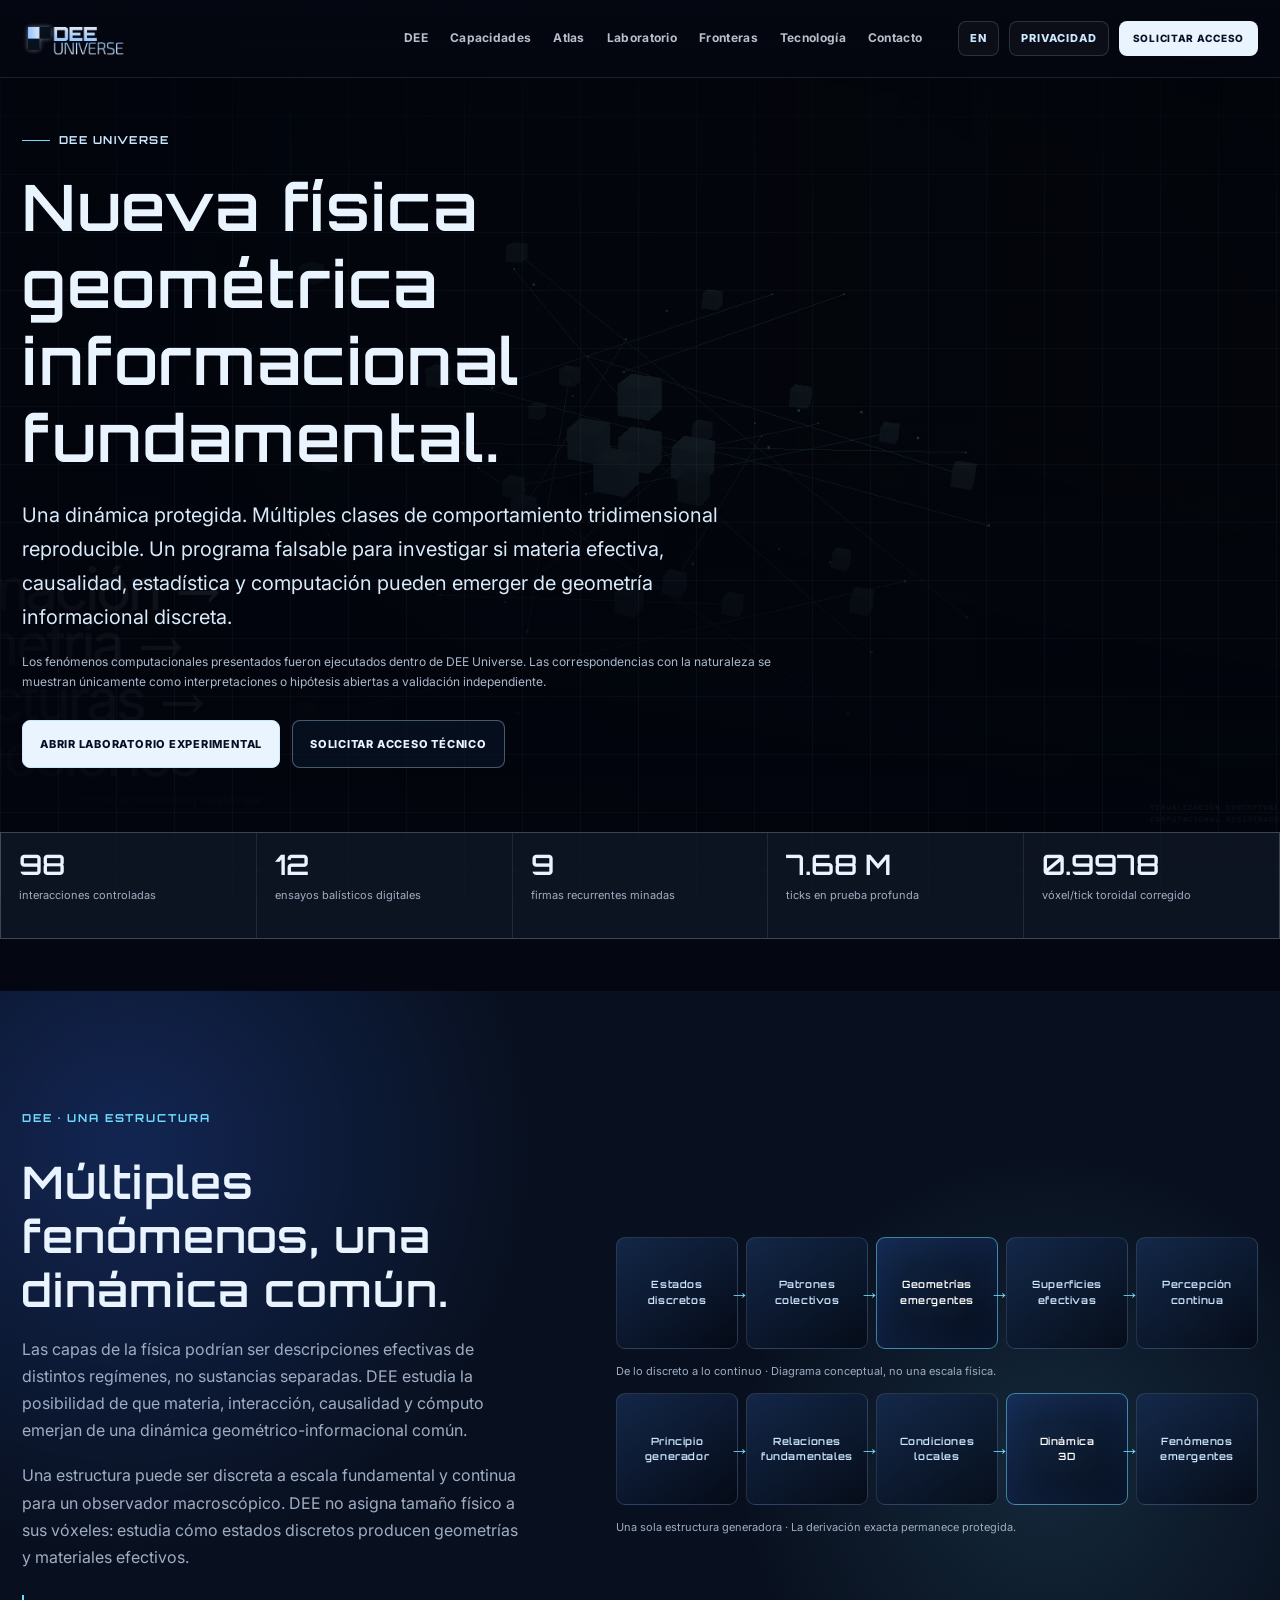
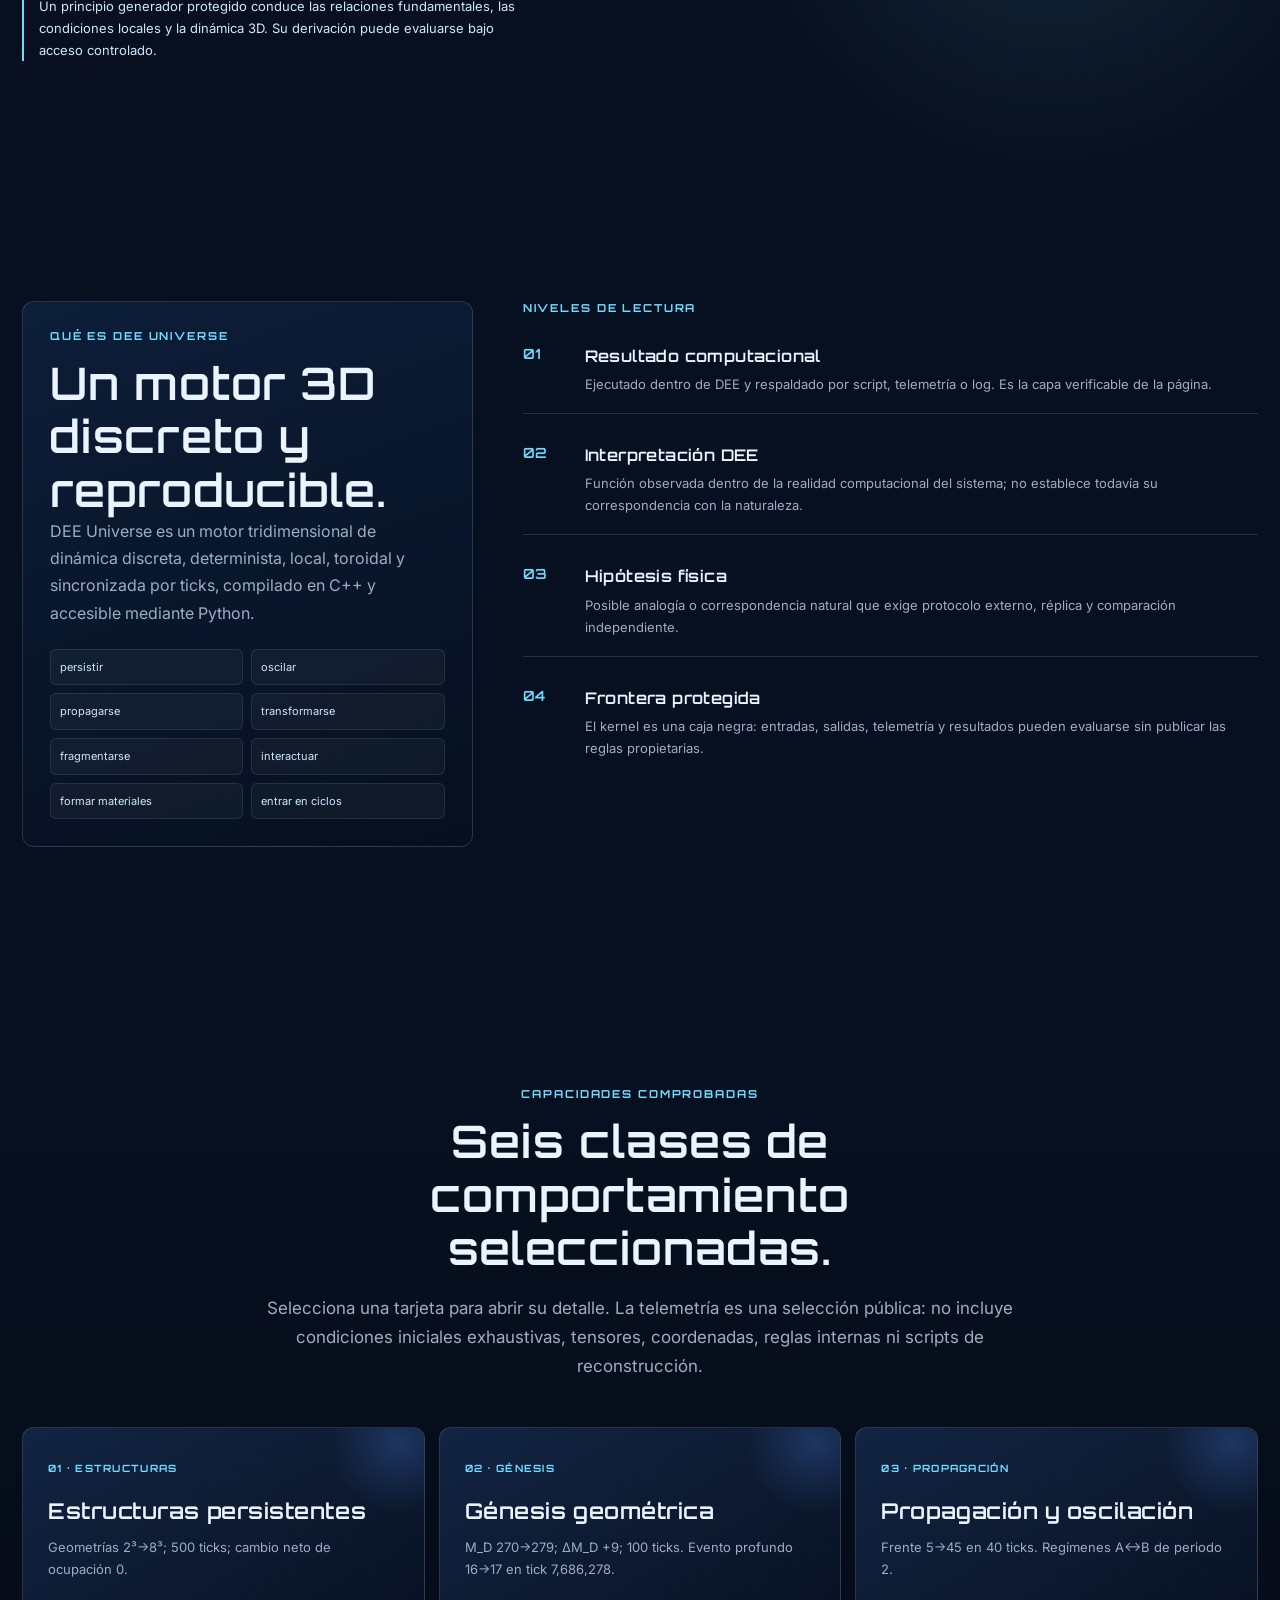
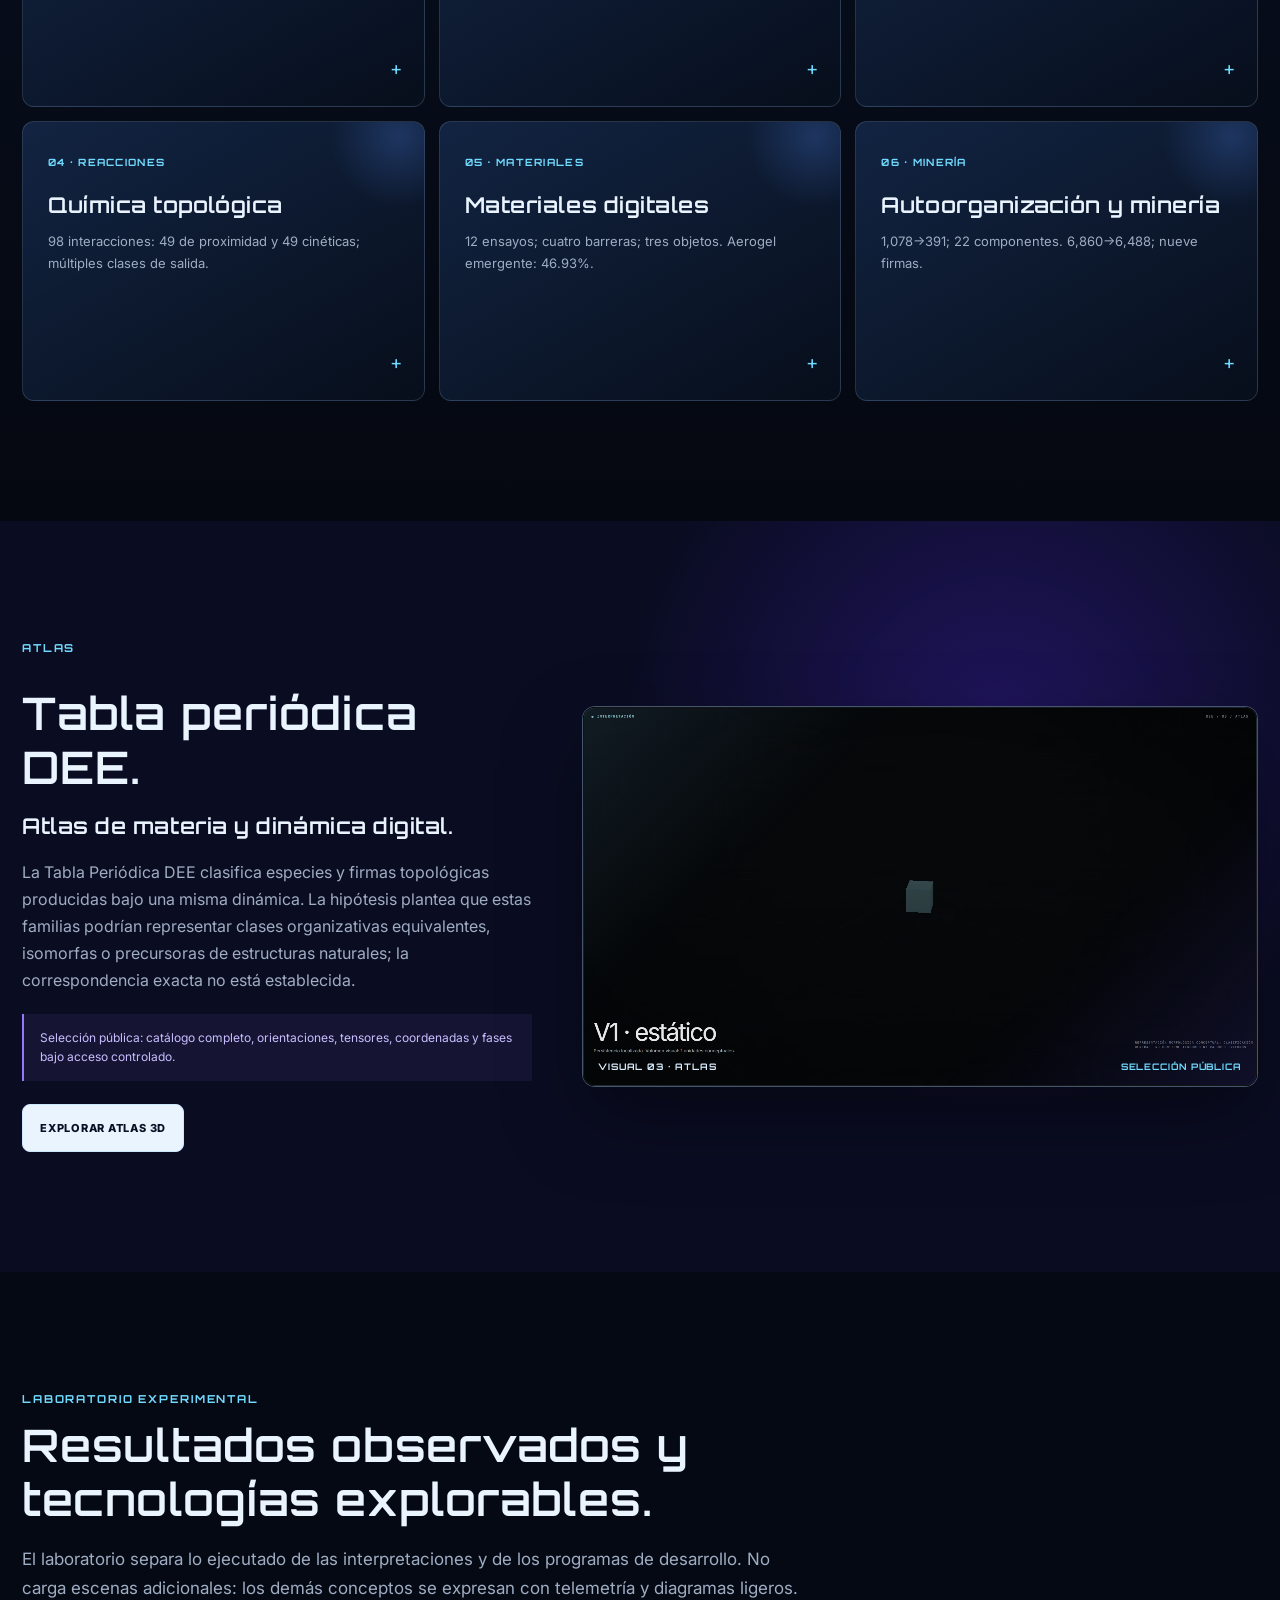
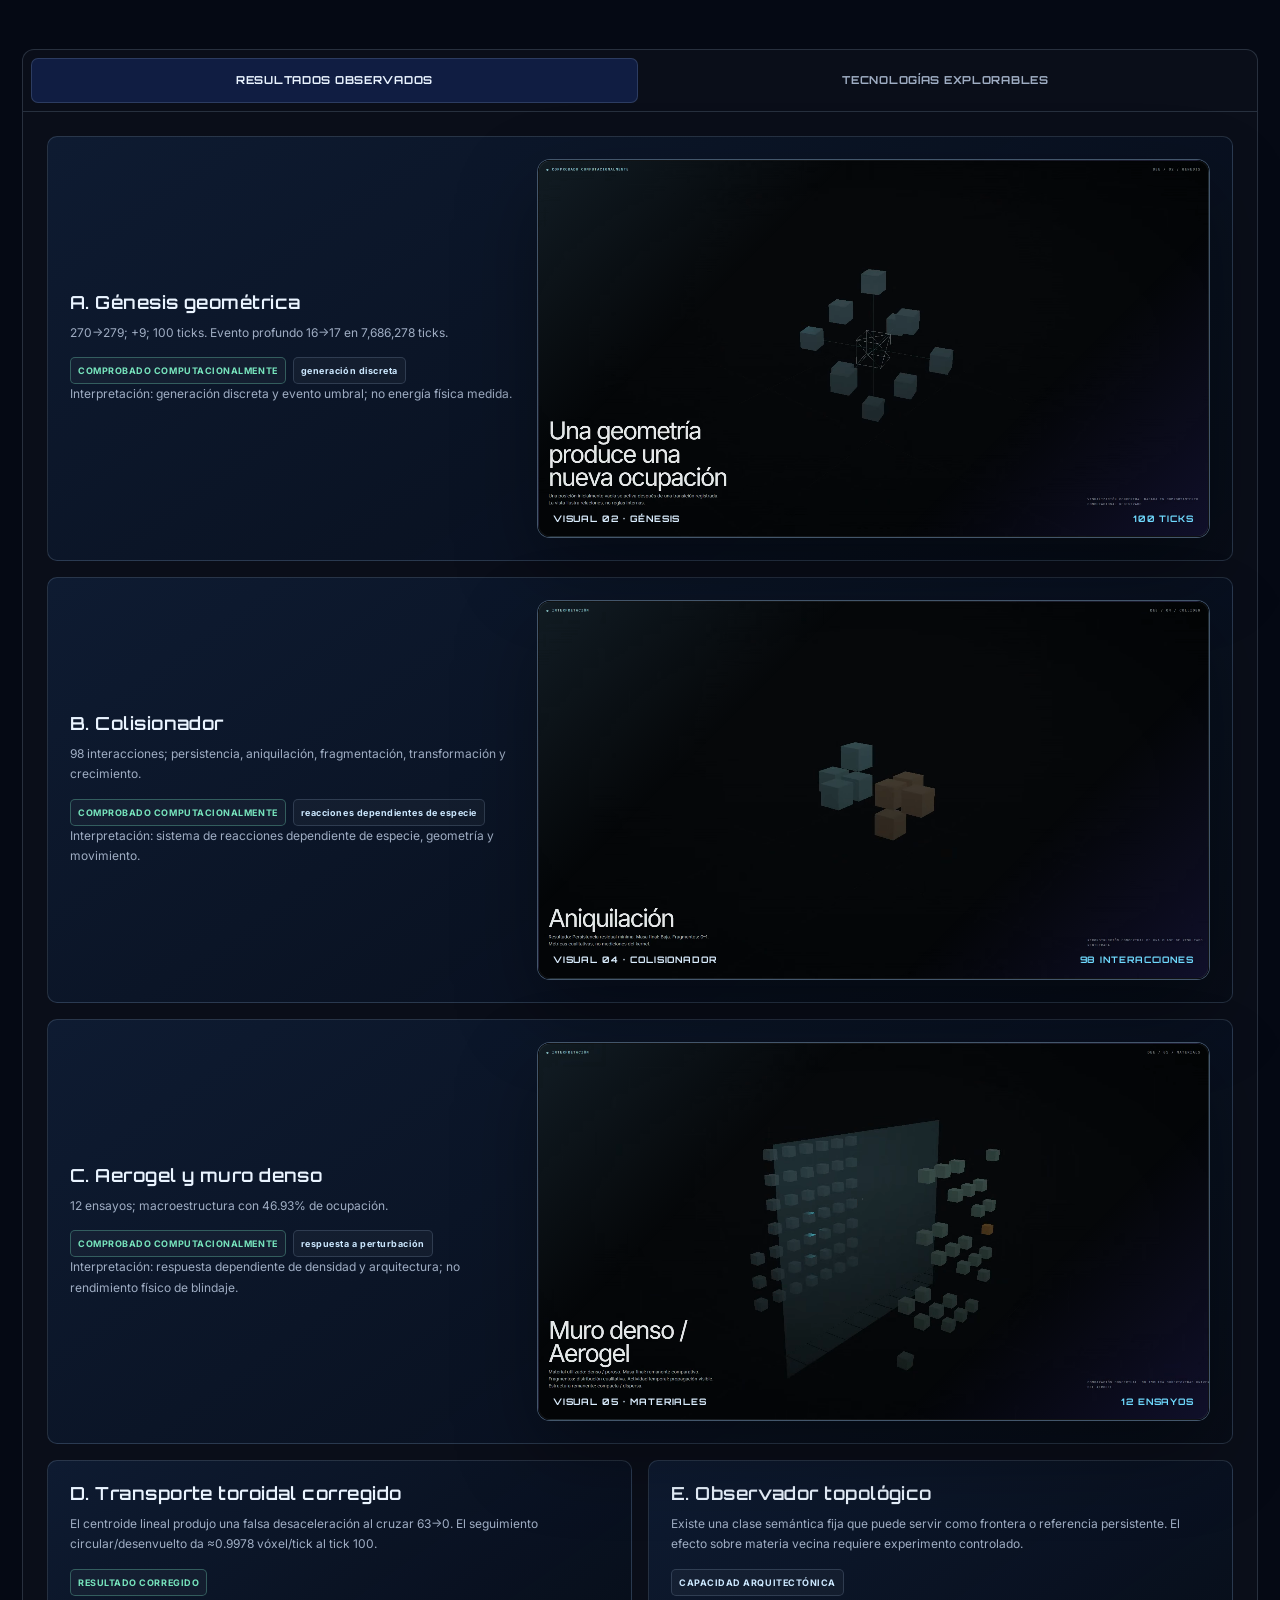
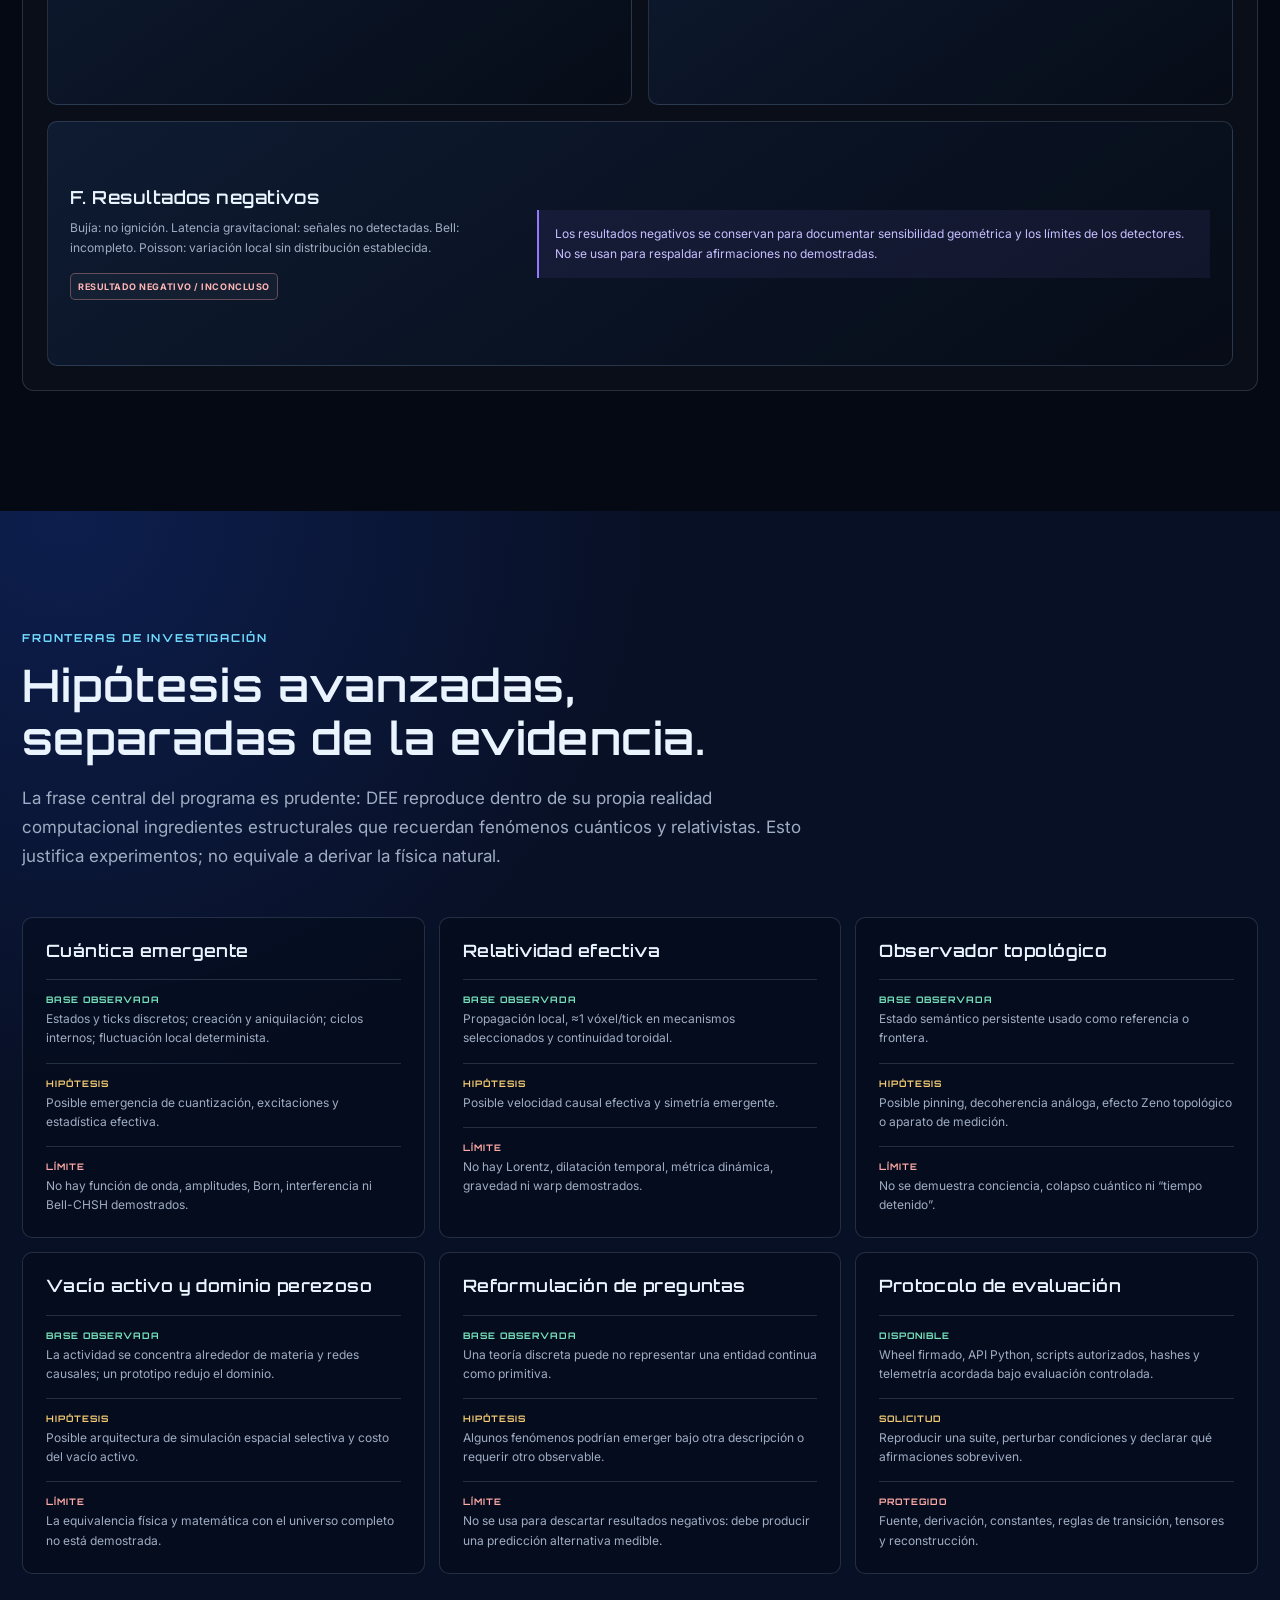
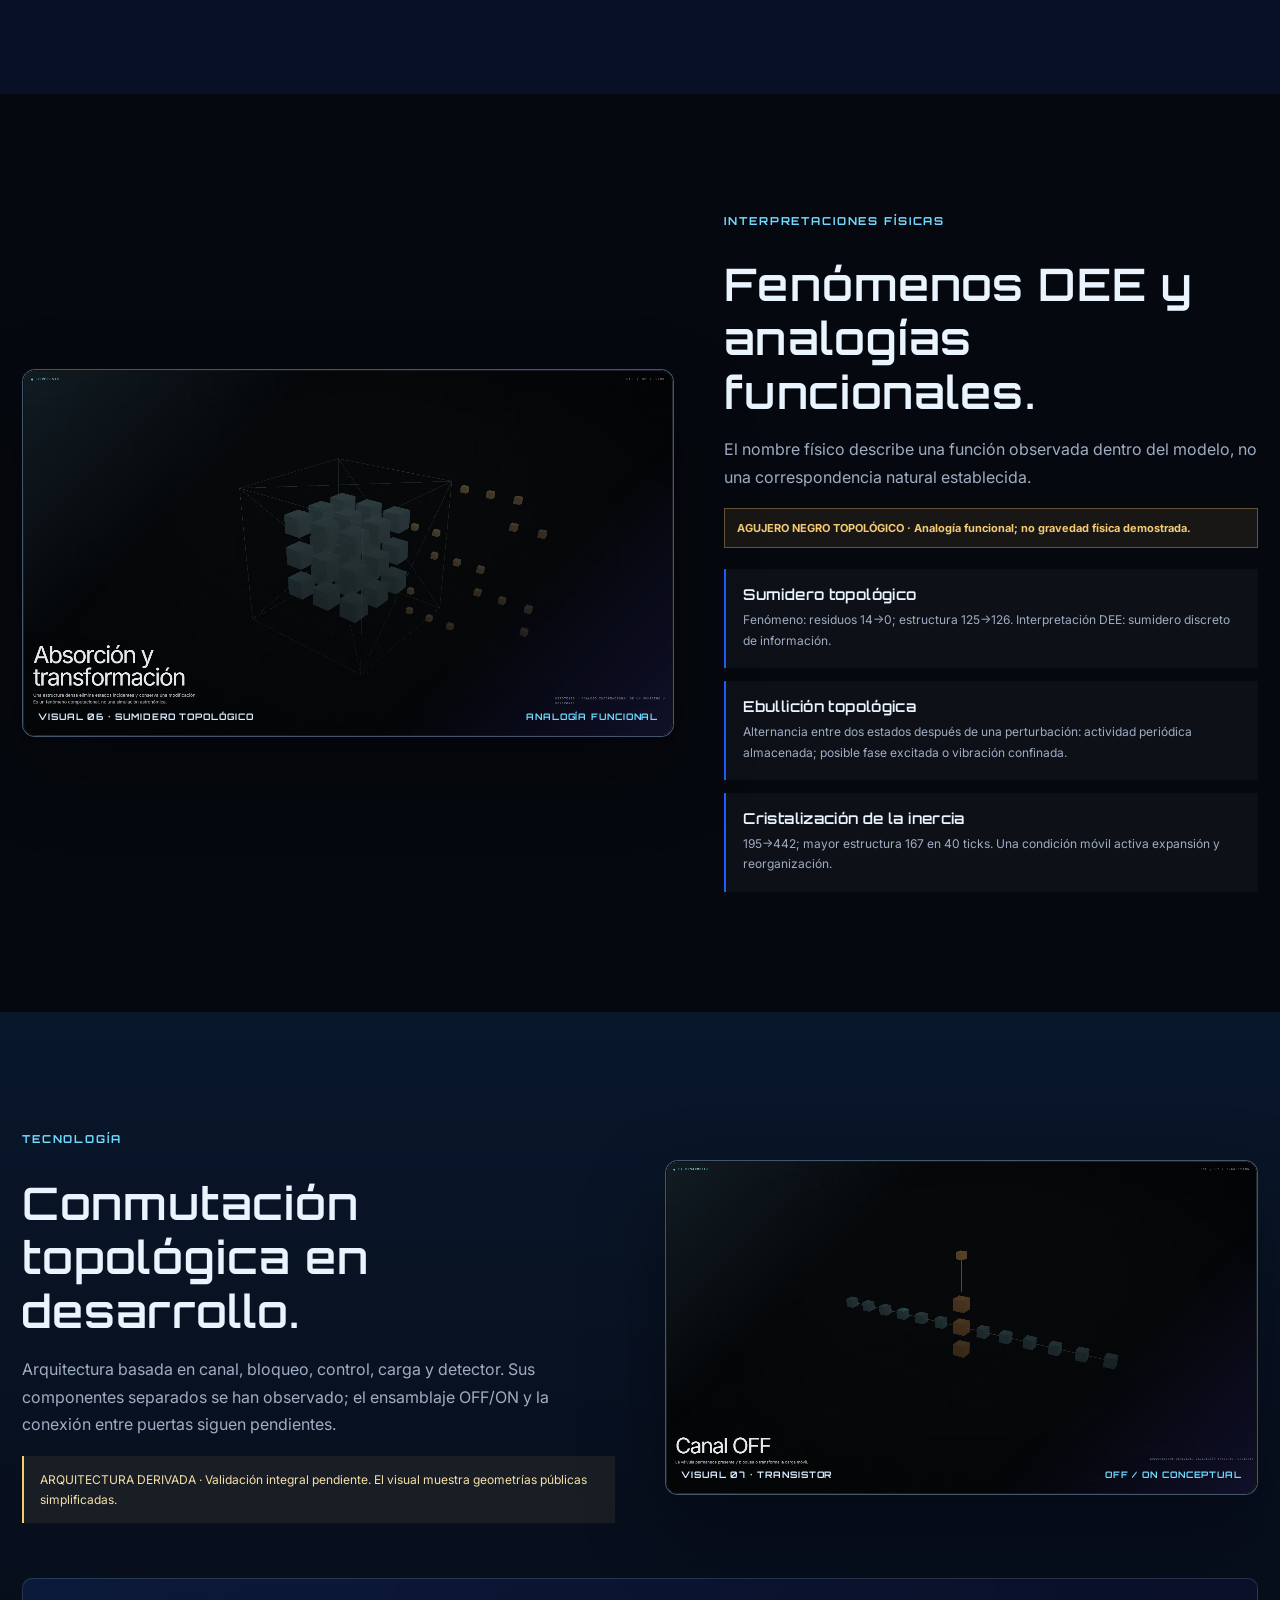
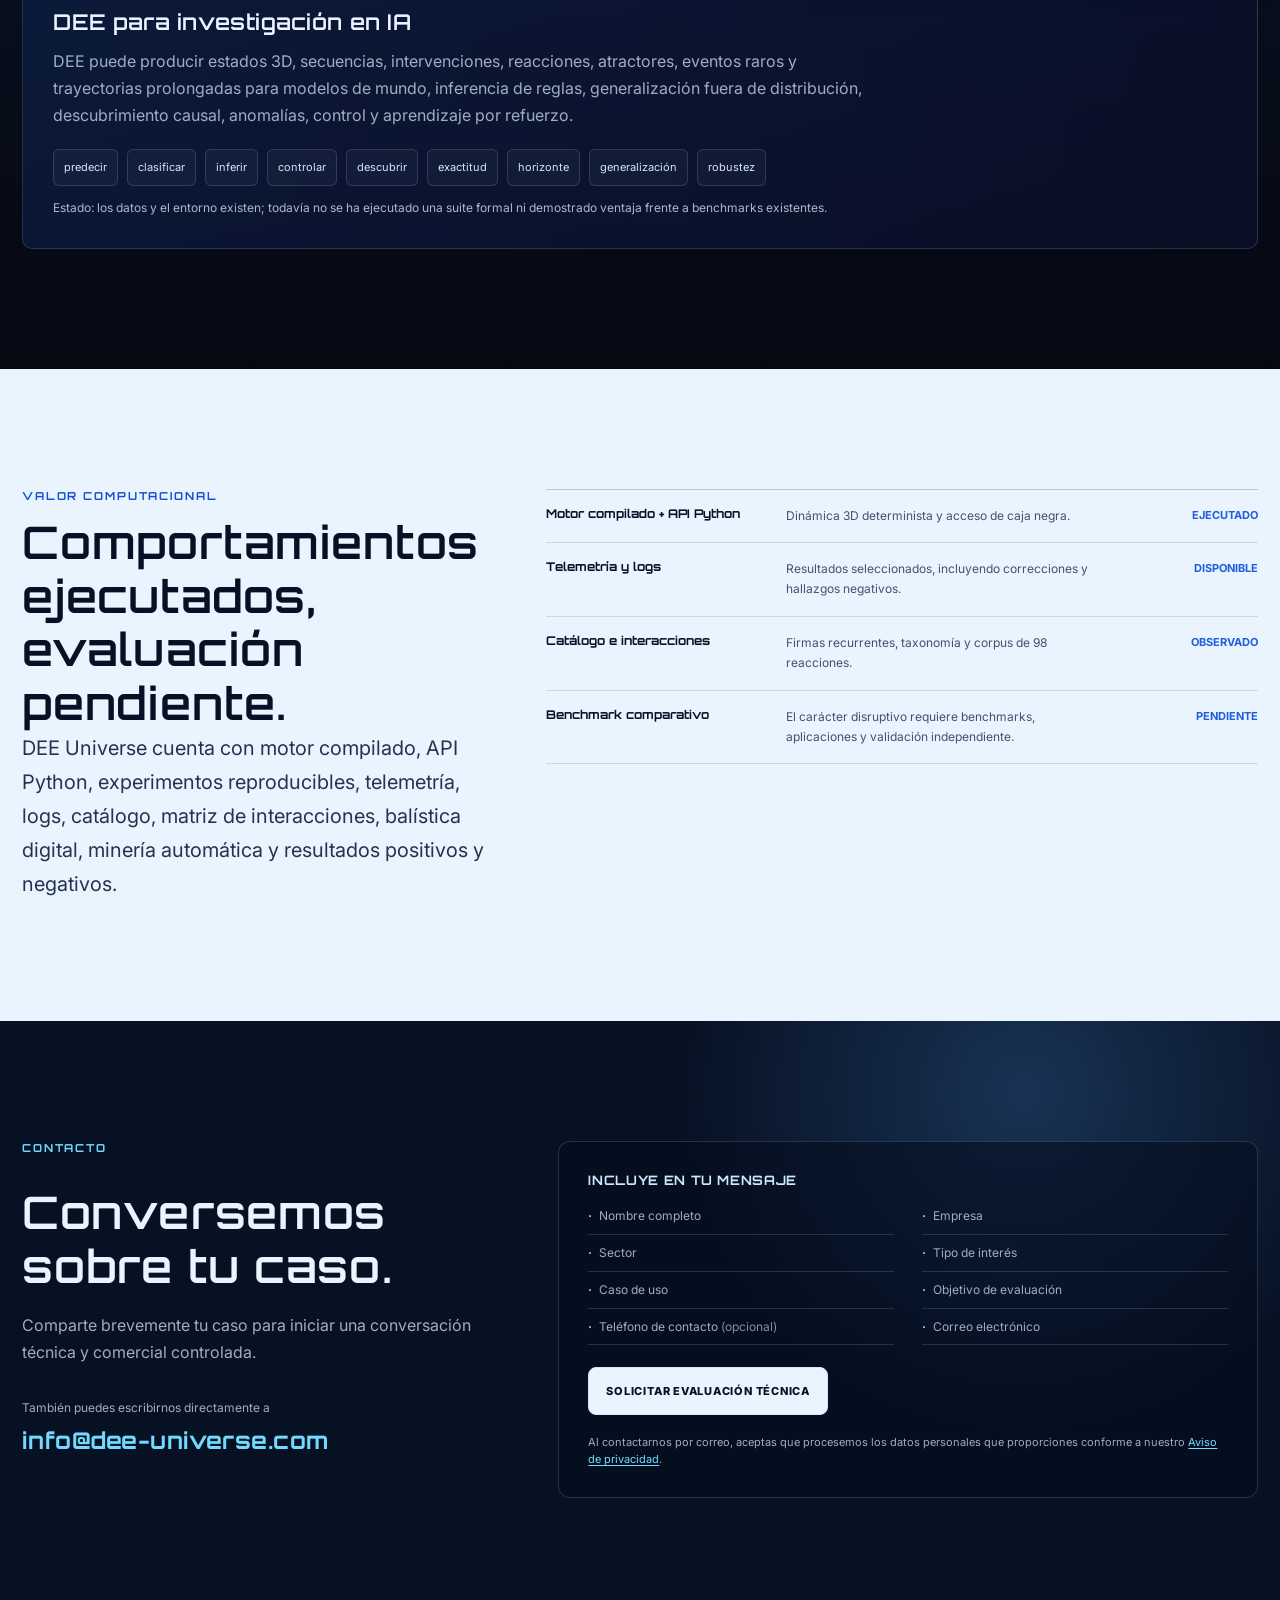
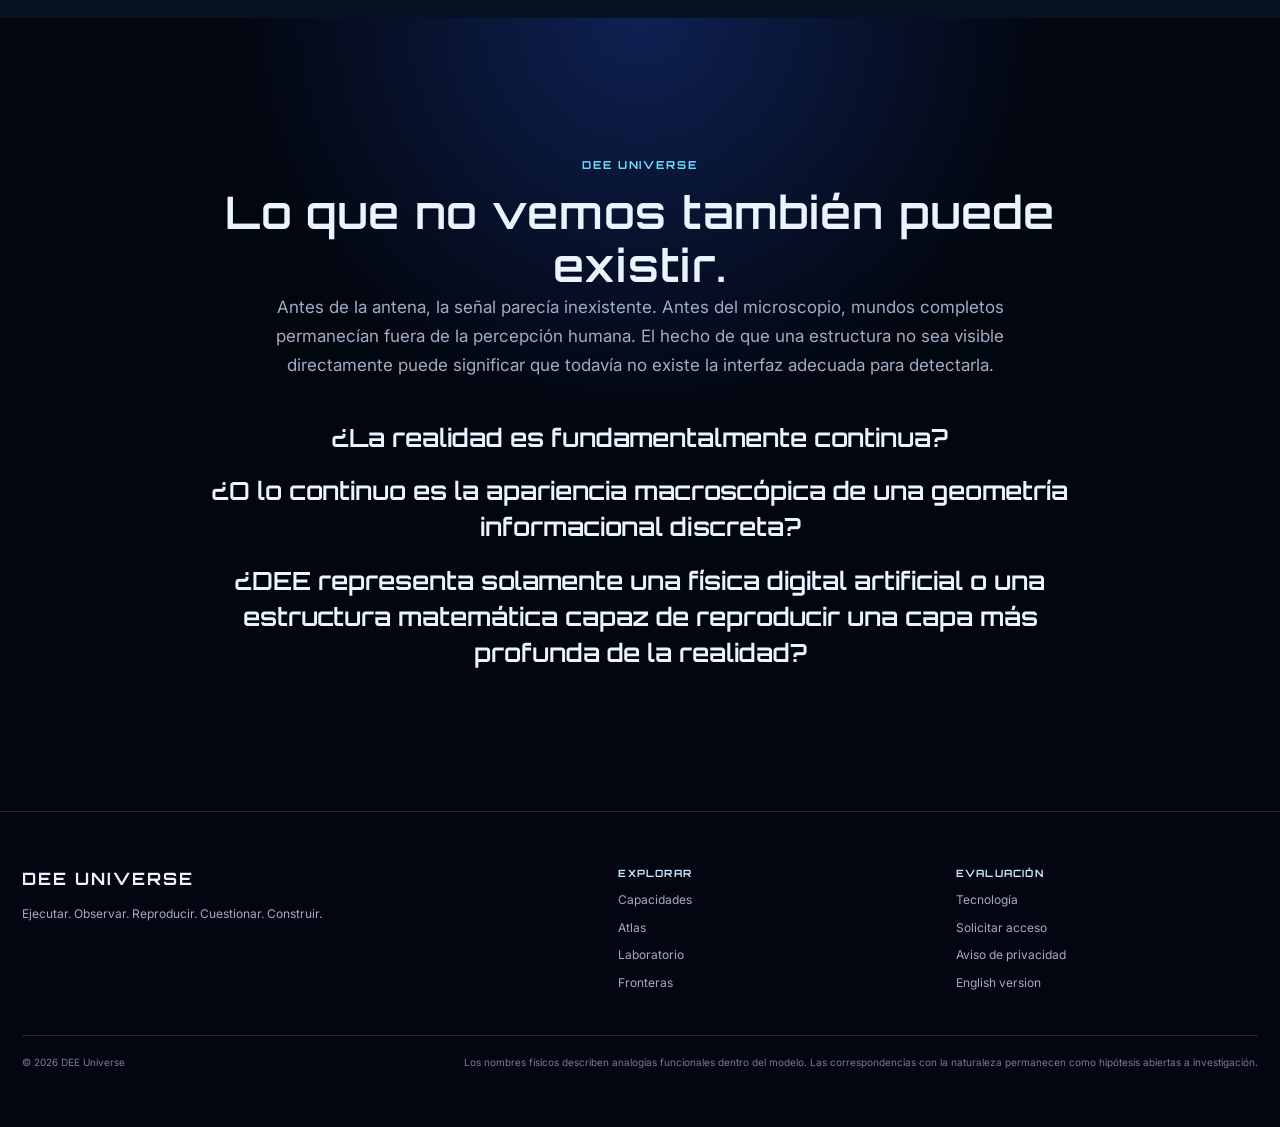
==== commit 82cb3100: "Add contact form with Resend" ====
--- a/indexES.html
+++ b/indexES.html
@@ -48,10 +48,10 @@
 
   <main id="contenido">
     <section class="hero" id="dee" aria-labelledby="hero-title">
-      <video class="hero-media" autoplay muted loop playsinline poster="">
+      <video class="hero-media" autoplay muted loop playsinline poster="" aria-label="Introducción a DEE Universe">
         <source src="01_dee_universe_hero.webm" type="video/webm">
         <source src="01_dee_universe_hero.mp4" type="video/mp4">
-      </video>
+      </video><button class="hero-video-trigger" type="button" data-video-open aria-label="Ampliar video de introducción a DEE Universe"></button>
       <div class="hero-scrim" aria-hidden="true"></div><div class="hero-grid" aria-hidden="true"></div>
       <div class="hero-content">
         <div class="hero-kicker">DEE UNIVERSE</div>
--- a/dee-universe.css
+++ b/dee-universe.css
@@ -111,9 +111,11 @@
 .hero { min-height: min(915px, 100svh); display: grid; align-items: end; padding-top: calc(var(--header) + 55px); padding-bottom: 52px; overflow: hidden; isolation: isolate; }
 .hero-media, .hero-scrim, .hero-grid { position: absolute; inset: 0; }
 .hero-media { z-index: -3; width: 100%; height: 100%; object-fit: cover; opacity: .7; }
+.hero-video-trigger { position: absolute; inset: 0; z-index: 0; border: 0; padding: 0; background: transparent; cursor: zoom-in; }
 .hero-scrim { z-index: -2; background: linear-gradient(90deg, rgba(2,5,13,.96) 0%, rgba(2,5,13,.68) 42%, rgba(2,5,13,.38) 100%), linear-gradient(0deg, rgba(2,5,13,.96), transparent 50%); }
 .hero-grid { z-index: -1; opacity: .3; background-image: linear-gradient(rgba(145,217,255,.13) 1px, transparent 1px), linear-gradient(90deg, rgba(145,217,255,.13) 1px, transparent 1px); background-size: 58px 58px; mask-image: linear-gradient(to bottom, transparent, #000 25%, #000); }
 .hero-content {
+  position: relative; z-index: 1;
   width: min(100%, 880px);
   padding-inline: max(22px, calc((100vw - var(--max)) / 2));
 }
@@ -129,7 +131,7 @@
 .button--solid:hover { background: white; color: #061126; box-shadow: 0 12px 30px rgba(135,197,255,.18); }
 .button:disabled { cursor: wait; opacity: .72; transform: none; }
 
-.telemetry { display: grid; grid-template-columns: repeat(5, minmax(0, 1fr)); gap: 1px; width: 100%; margin-top: 64px; border: 1px solid var(--line); background: var(--line); }
+.telemetry { position: relative; z-index: 1; display: grid; grid-template-columns: repeat(5, minmax(0, 1fr)); gap: 1px; width: 100%; margin-top: 64px; border: 1px solid var(--line); background: var(--line); }
 .telemetry-item { min-height: 105px; padding: 18px; background: rgba(7,14,28,.76); }
 .telemetry-item strong { display: block; color: var(--paper); font: 600 clamp(20px, 2.2vw, 30px)/1 Orbitron, sans-serif; }
 .telemetry-item span { display: block; margin-top: 9px; color: var(--muted); font-size: 11px; line-height: 1.35; }
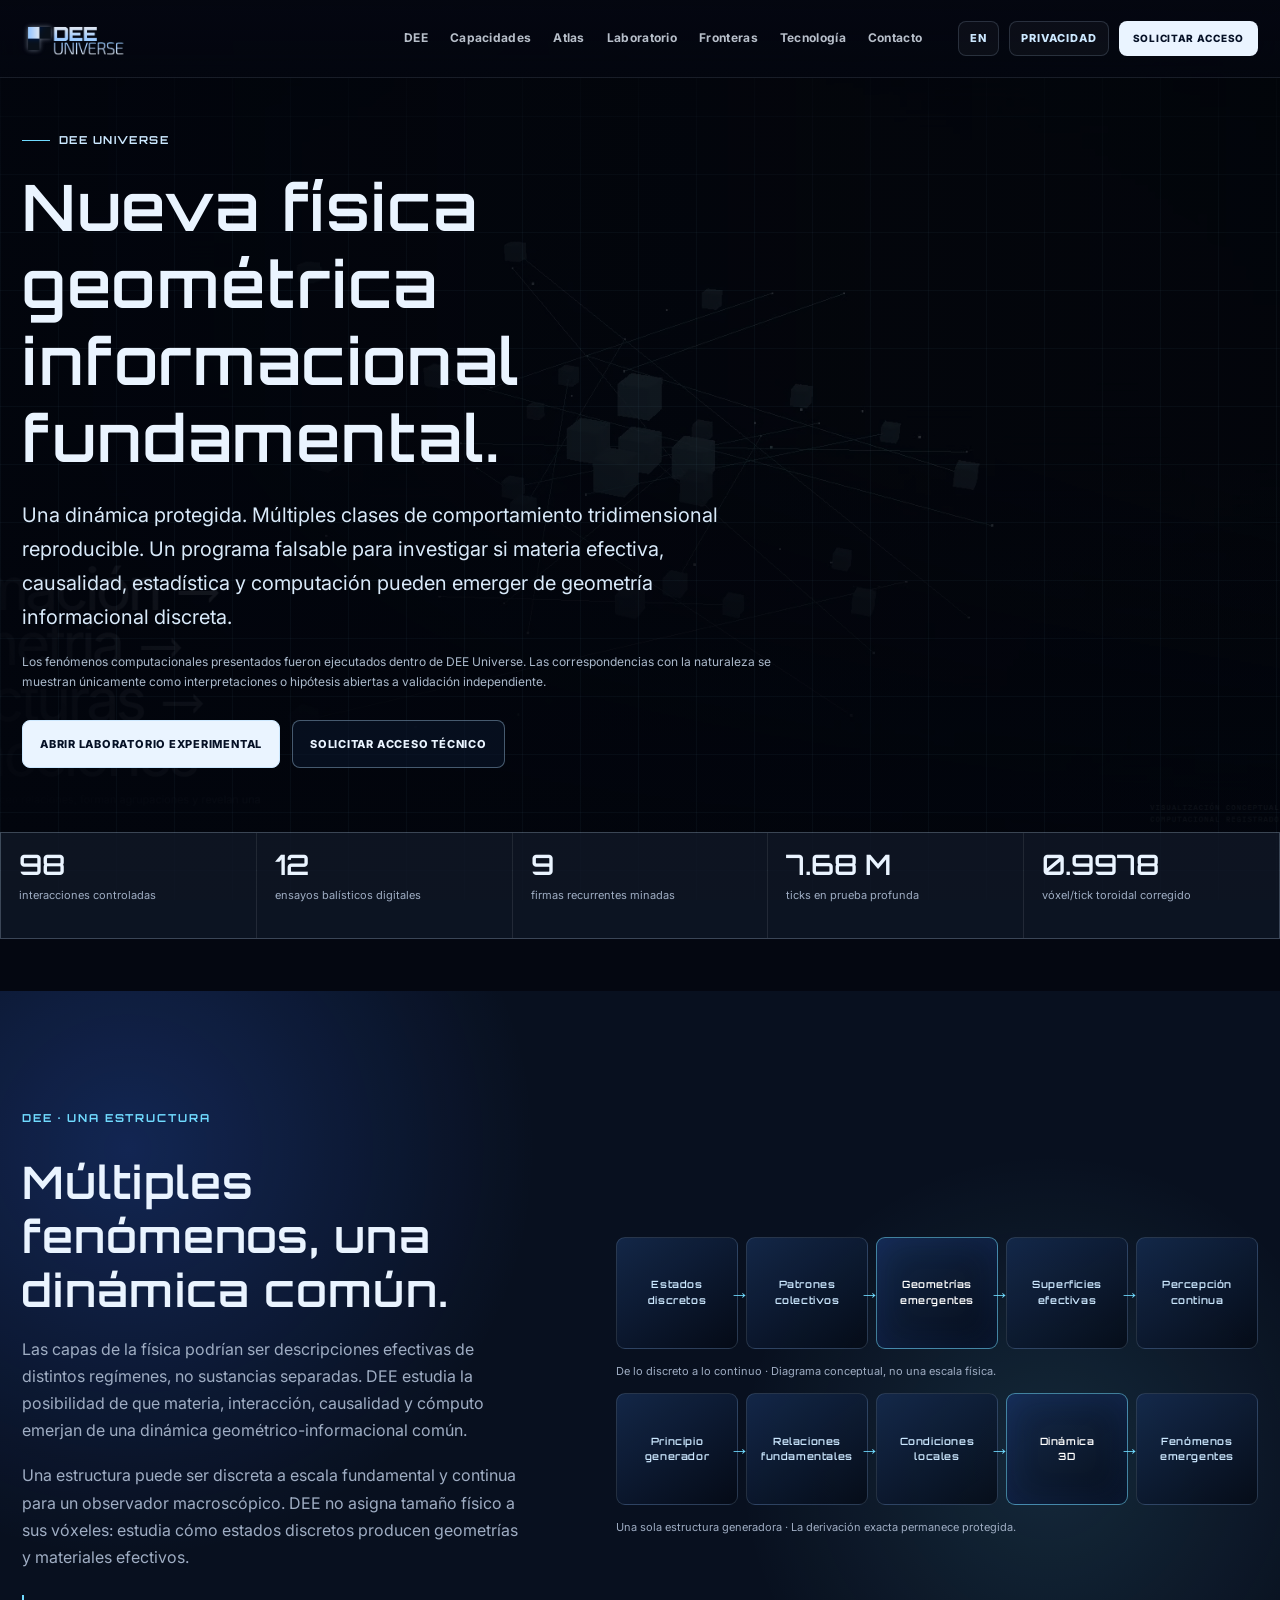
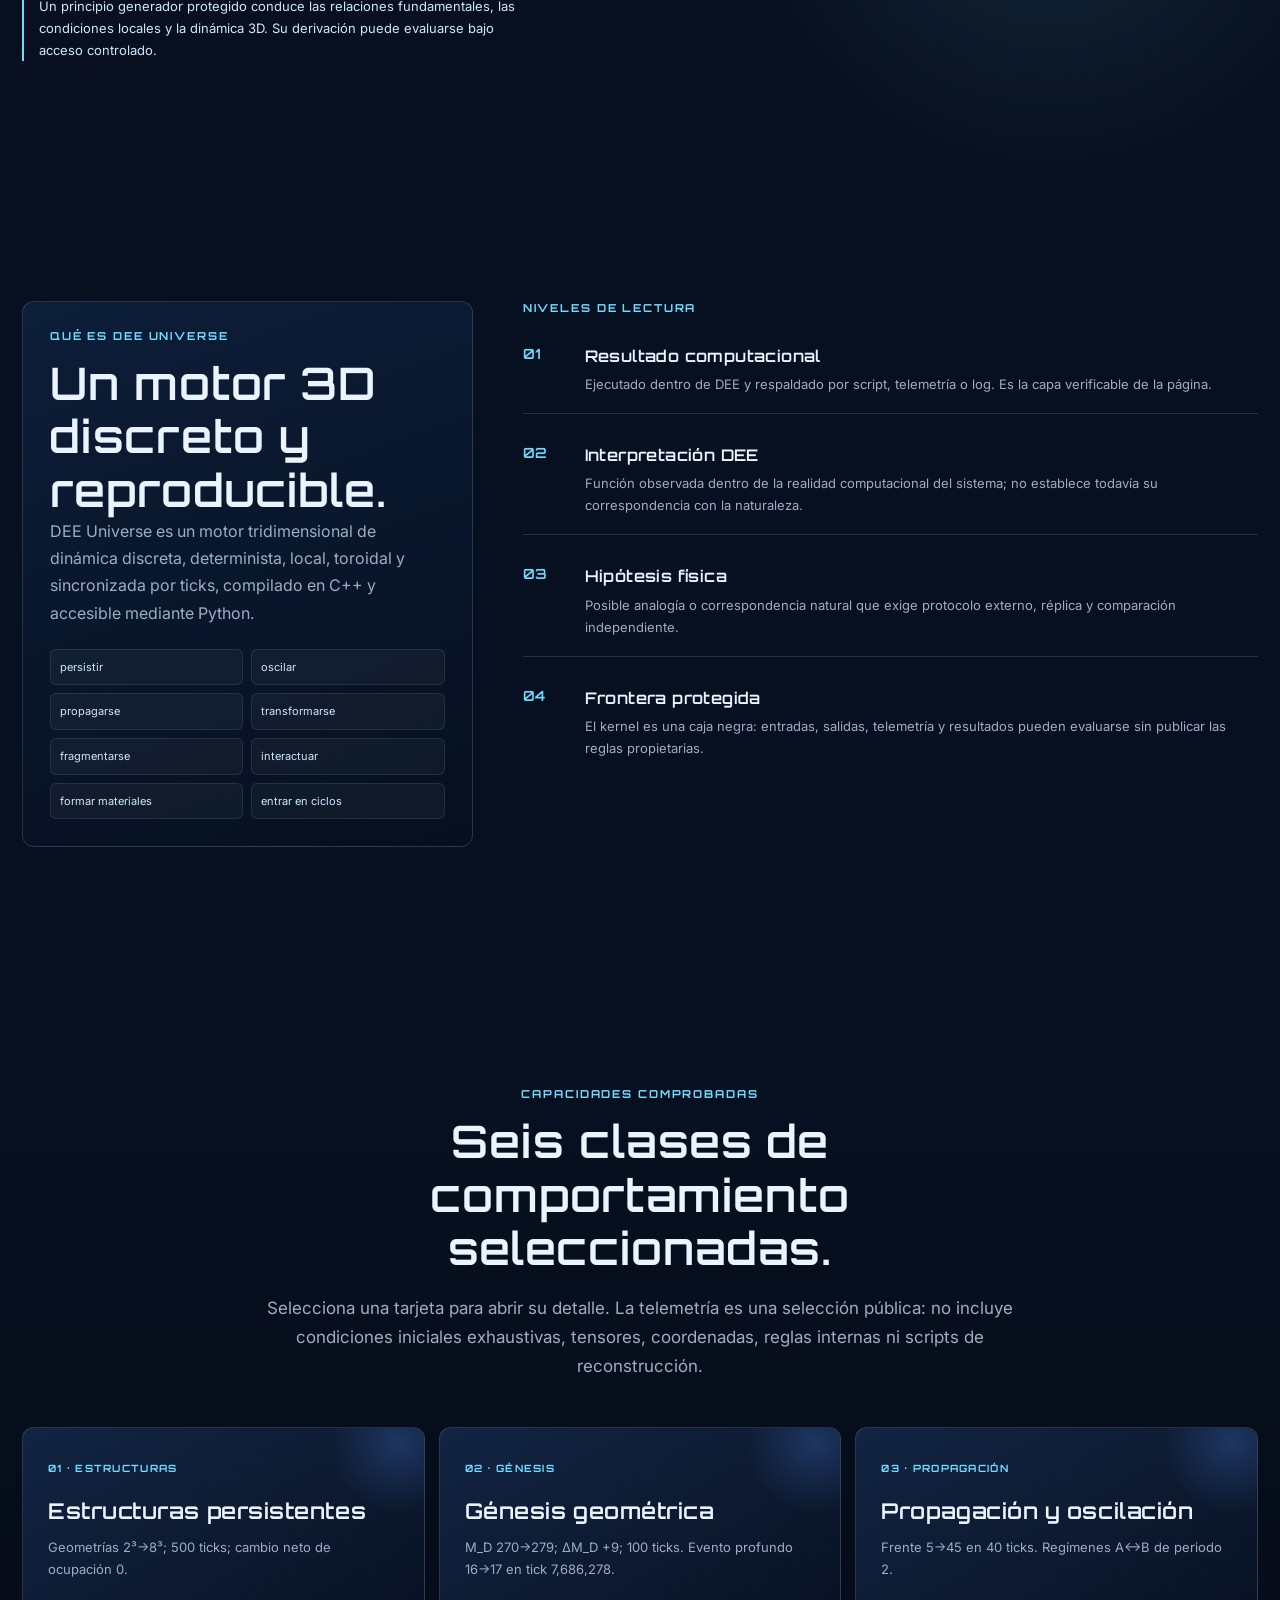
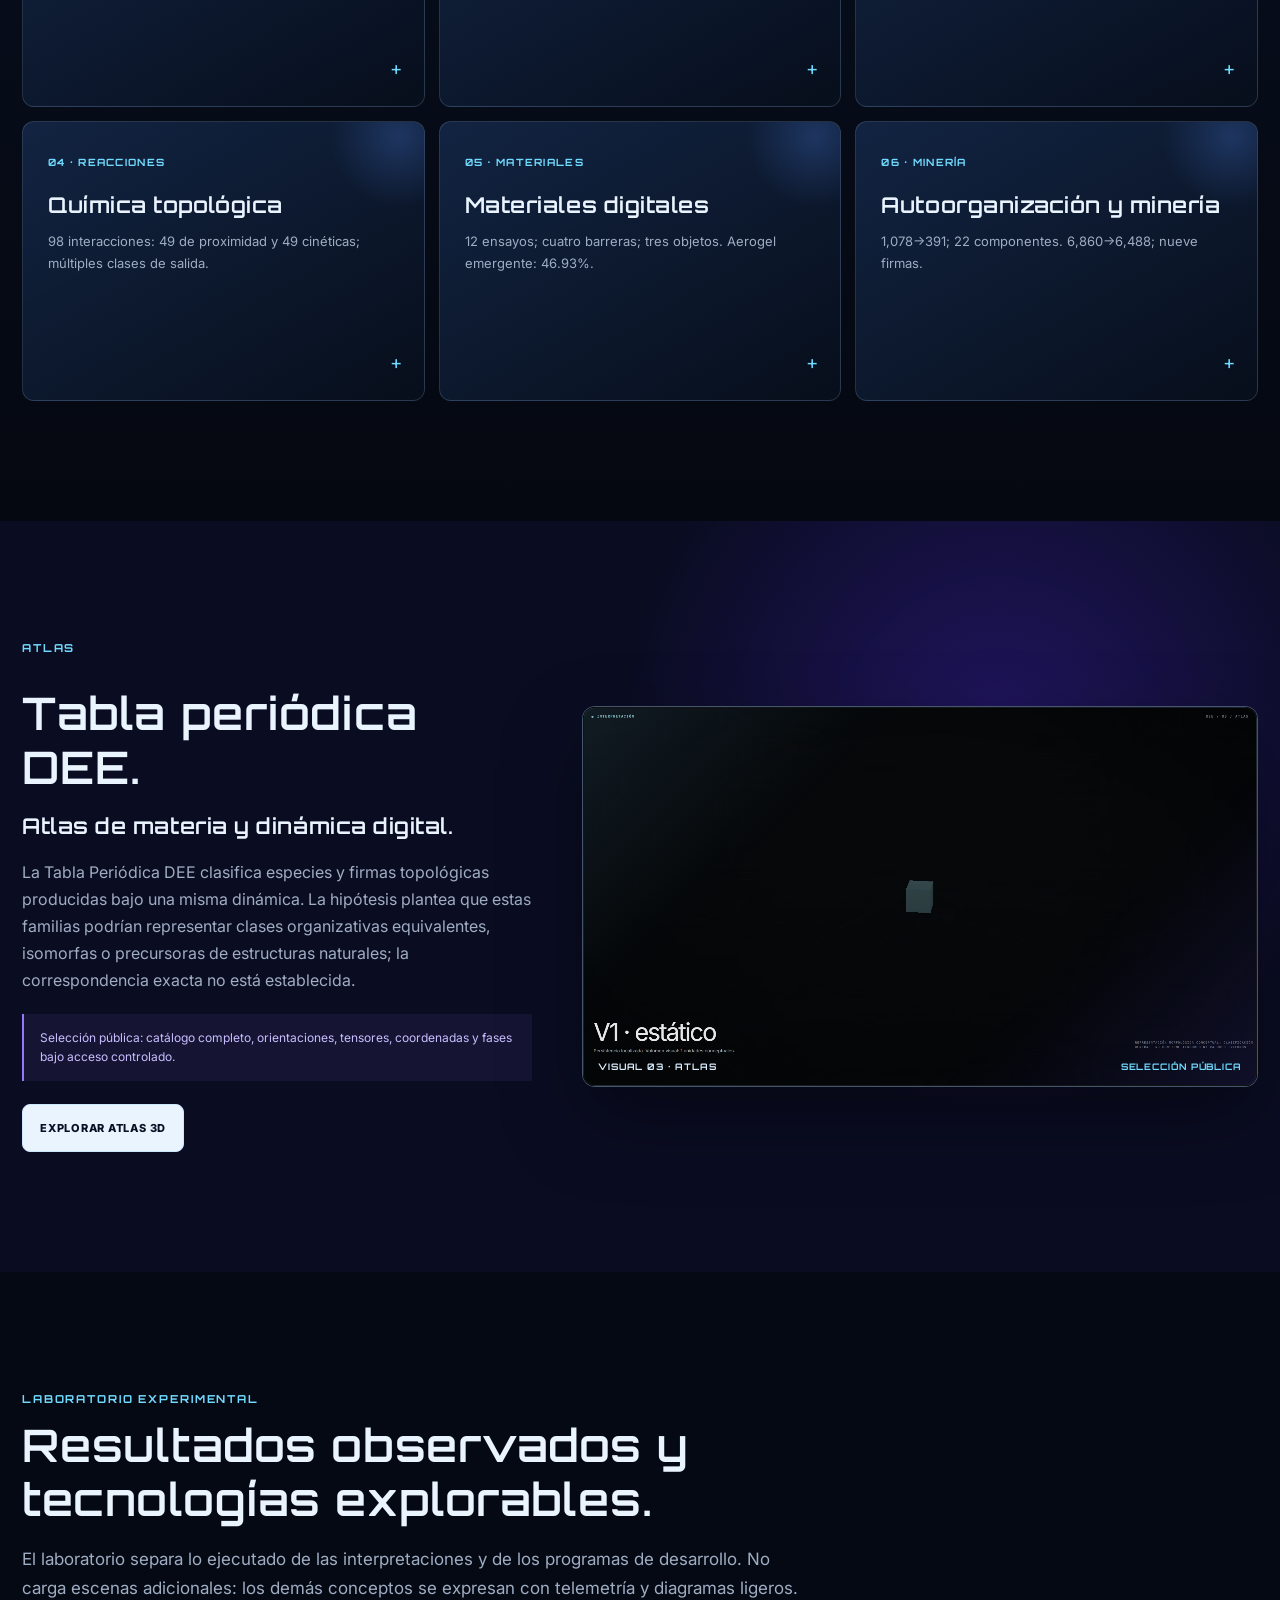
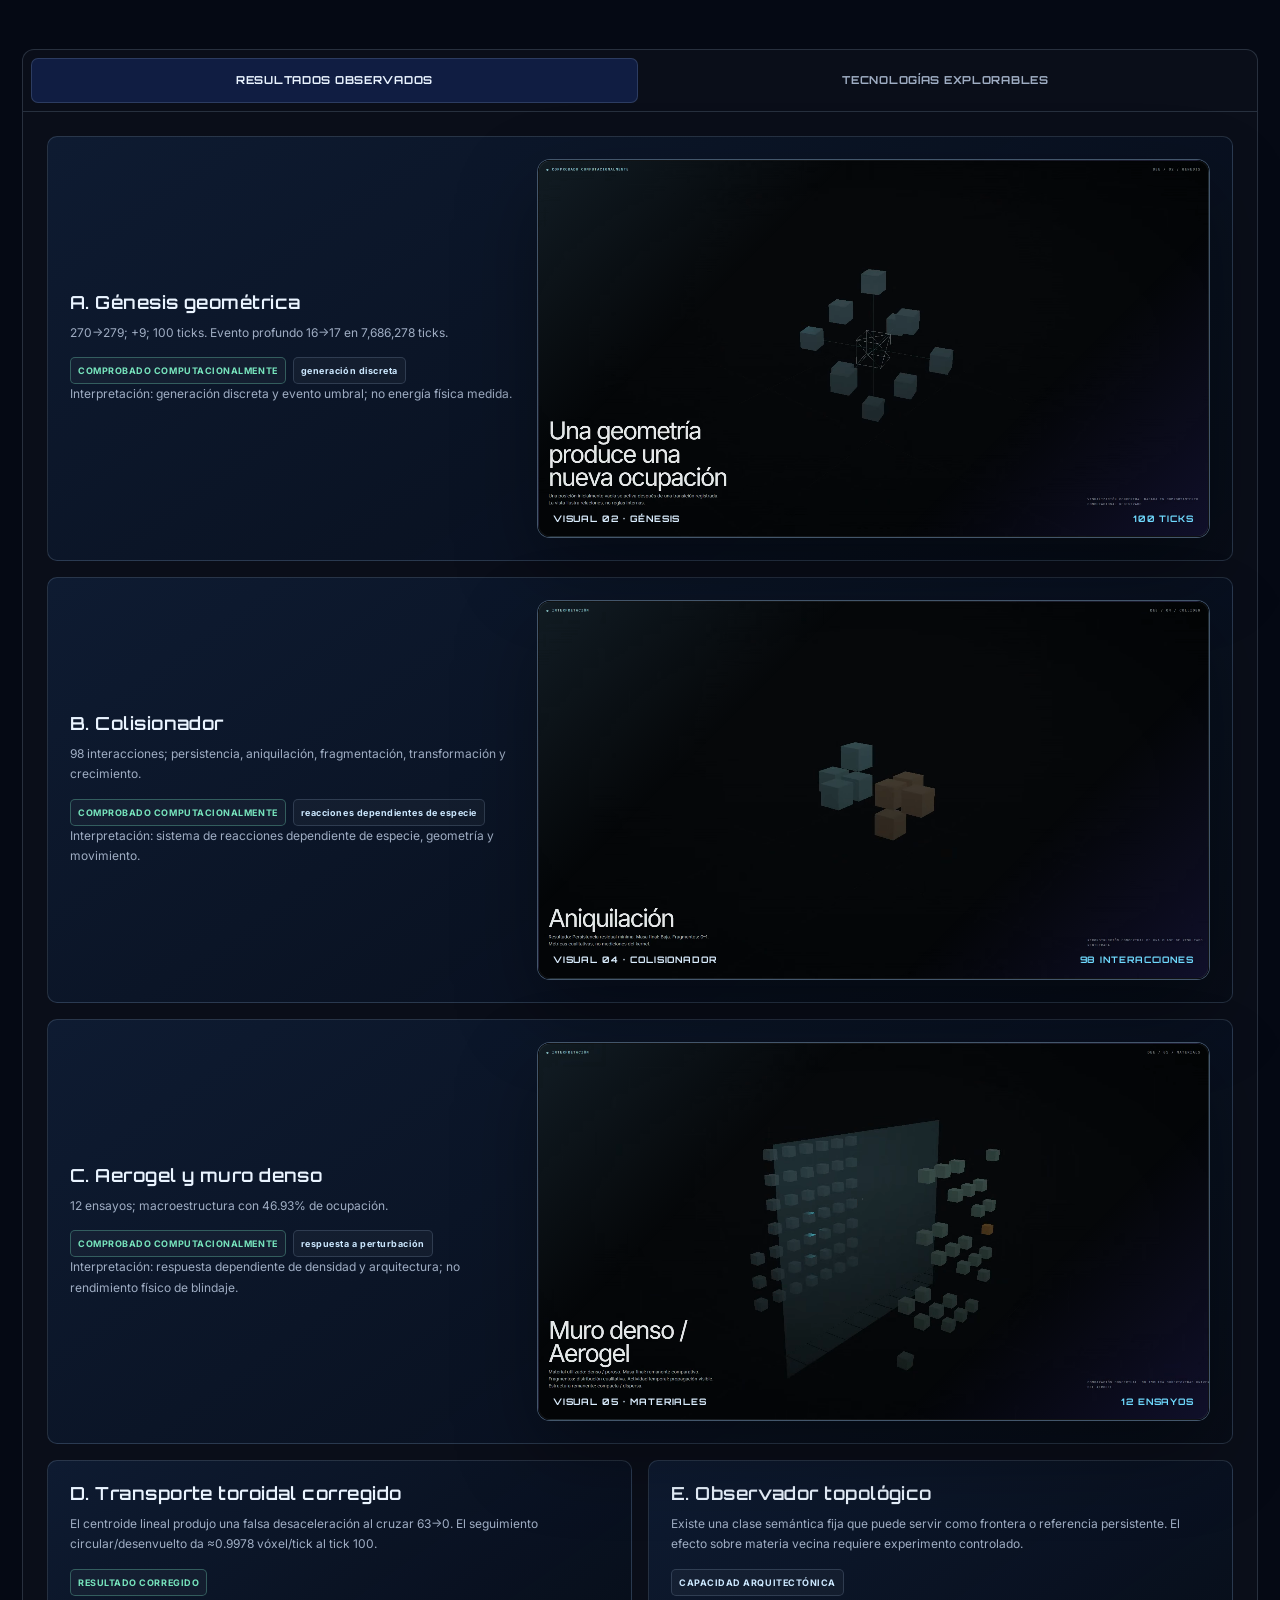
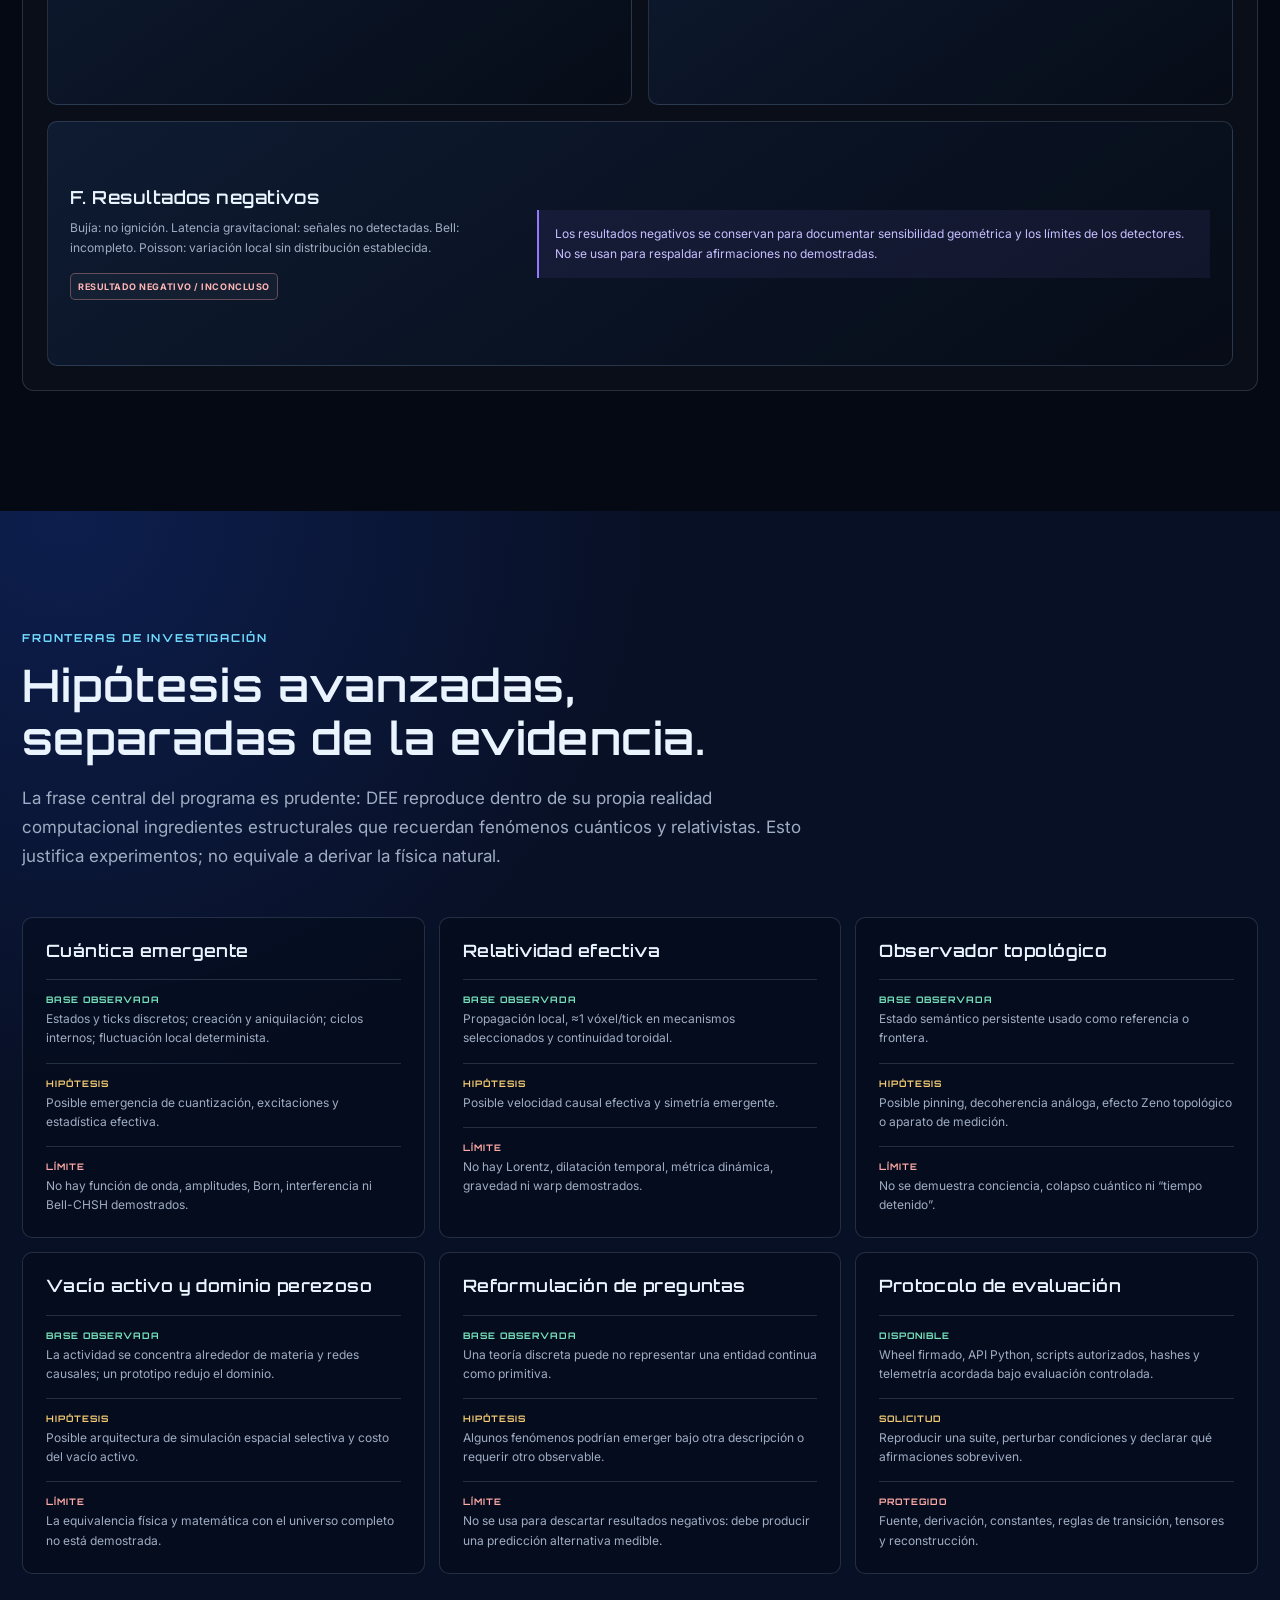
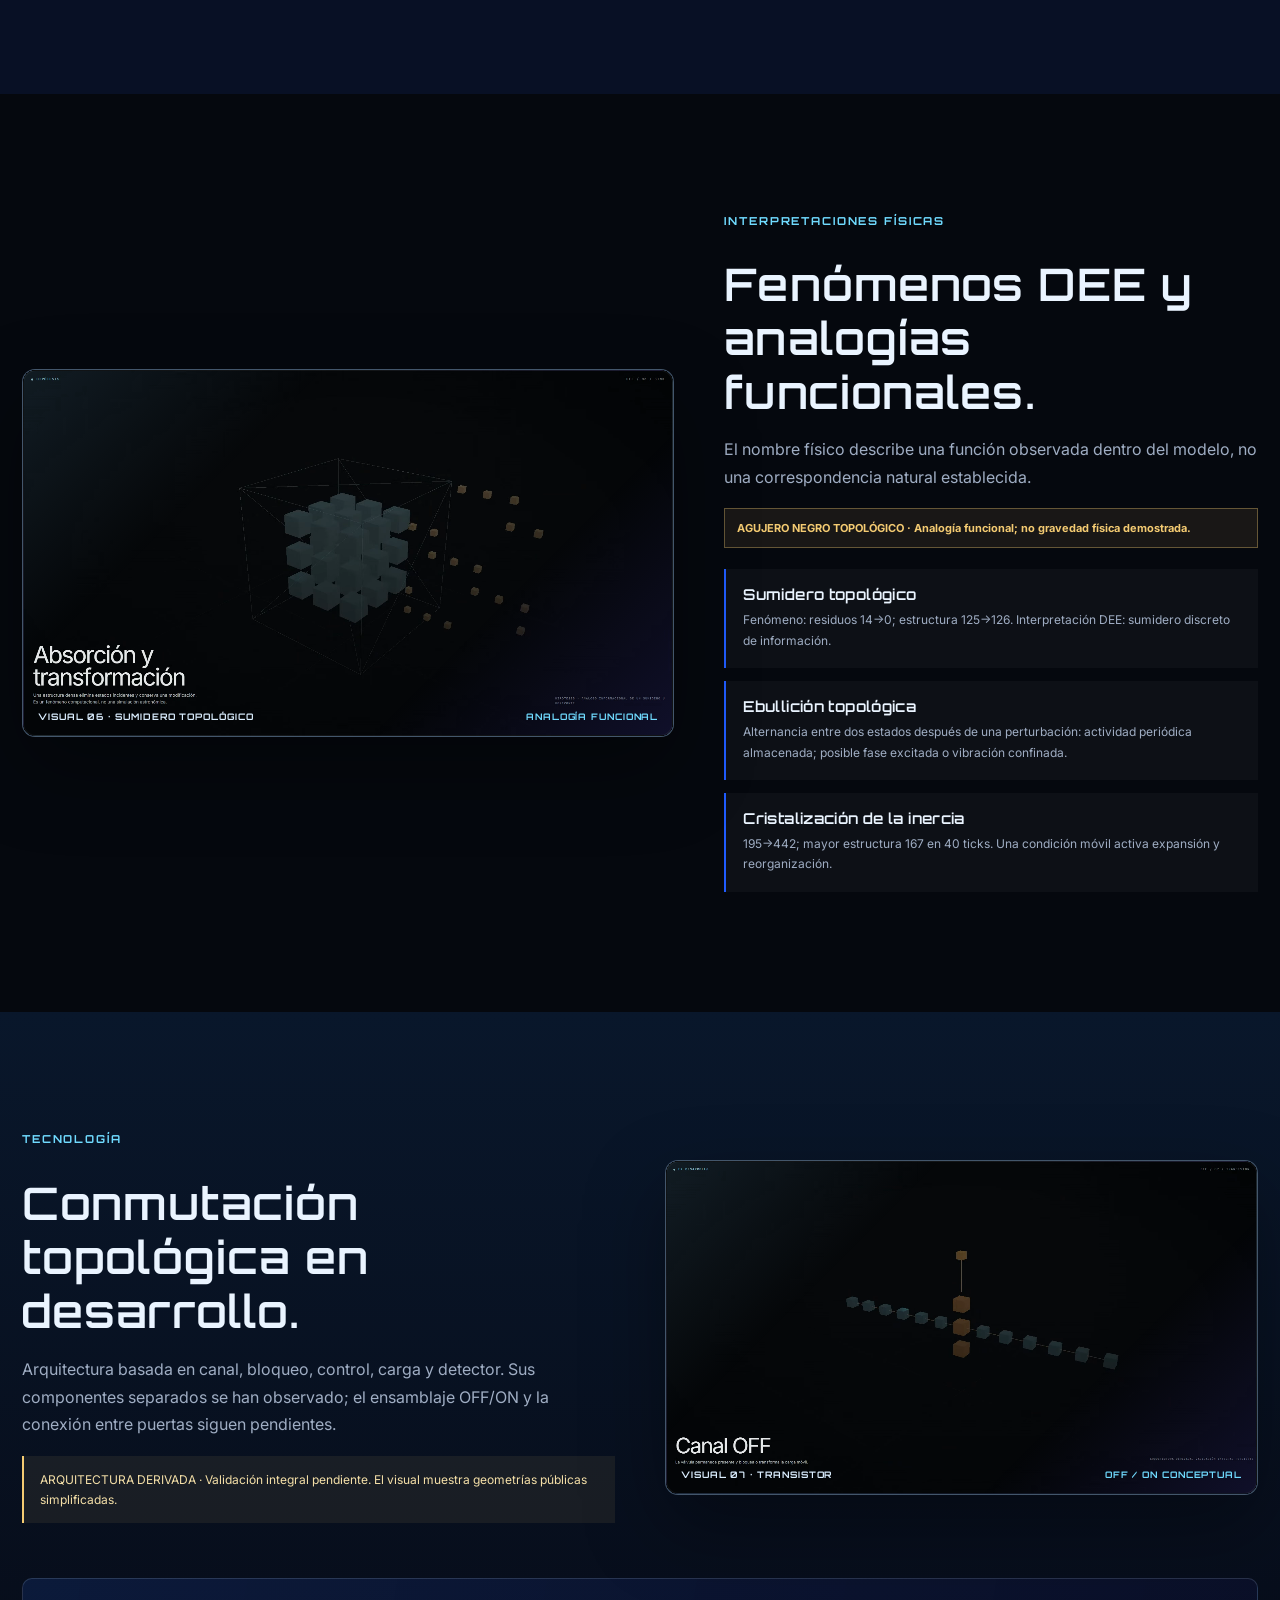
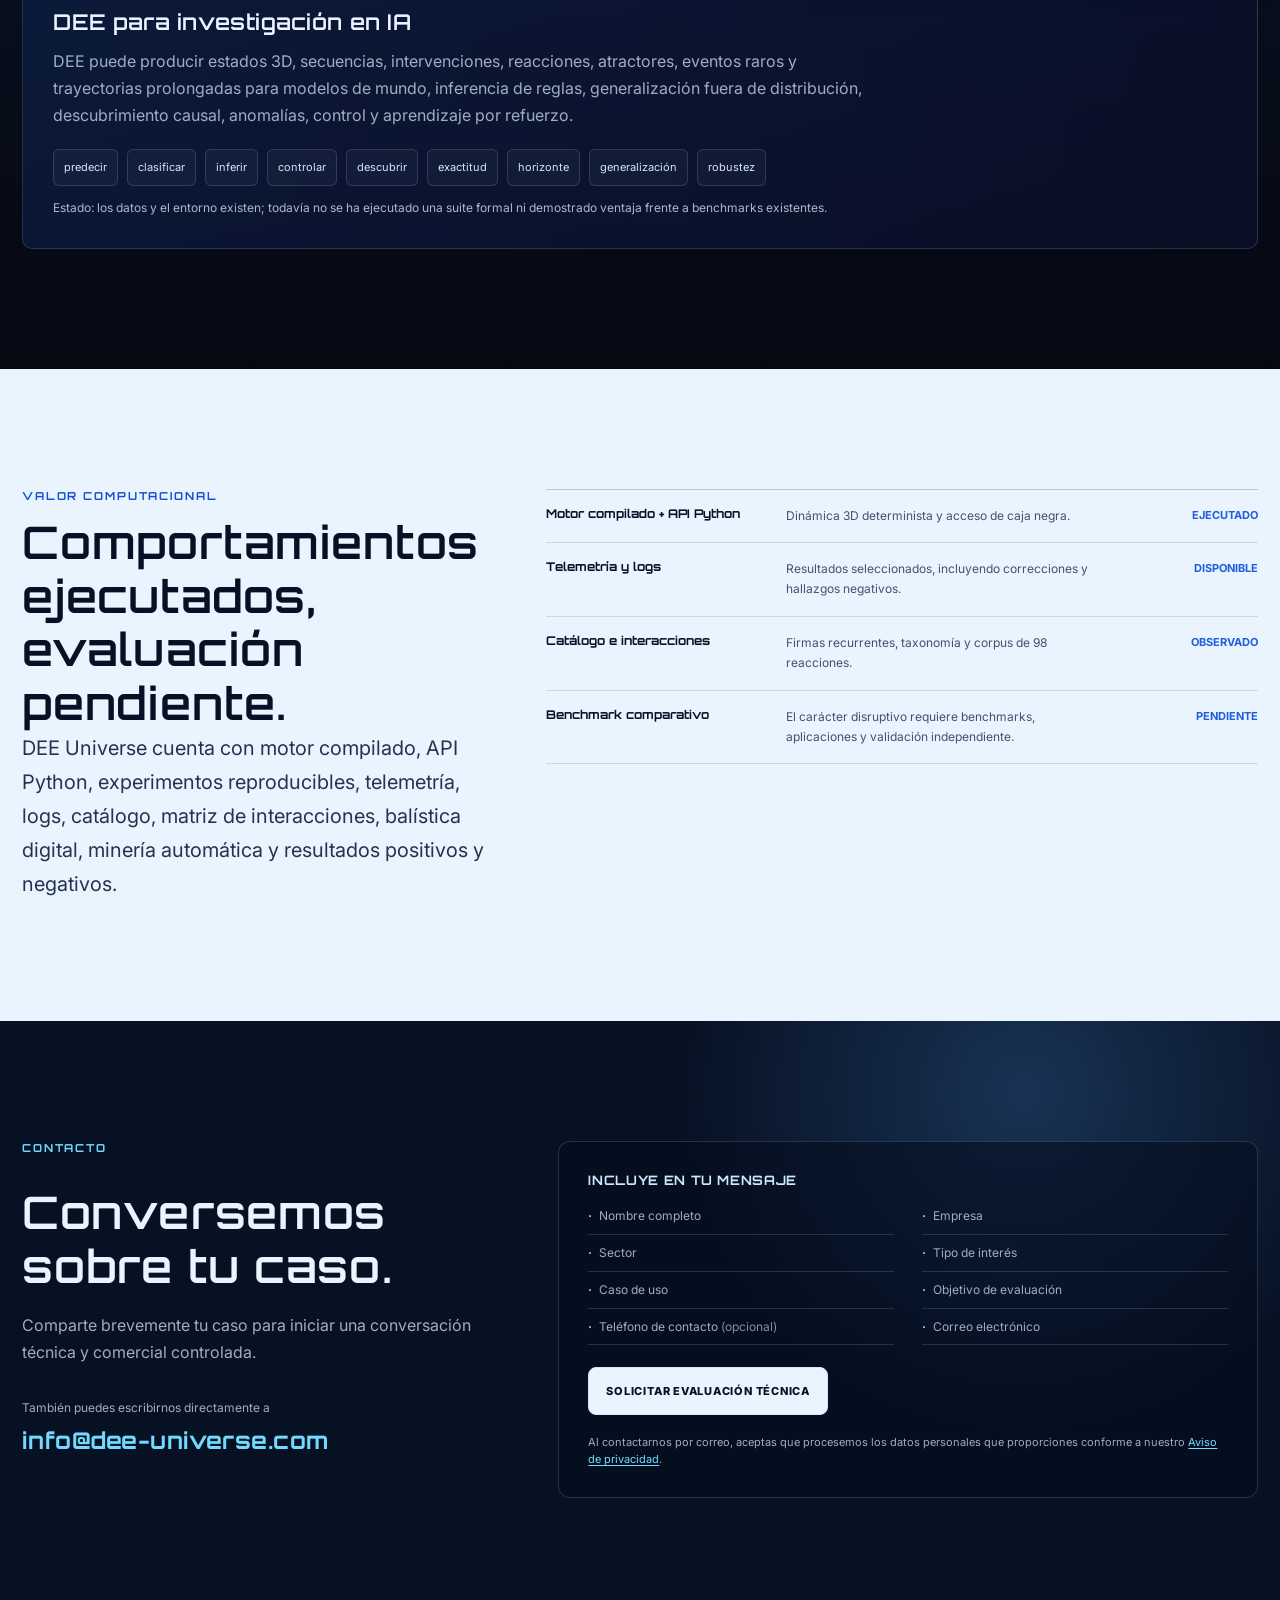
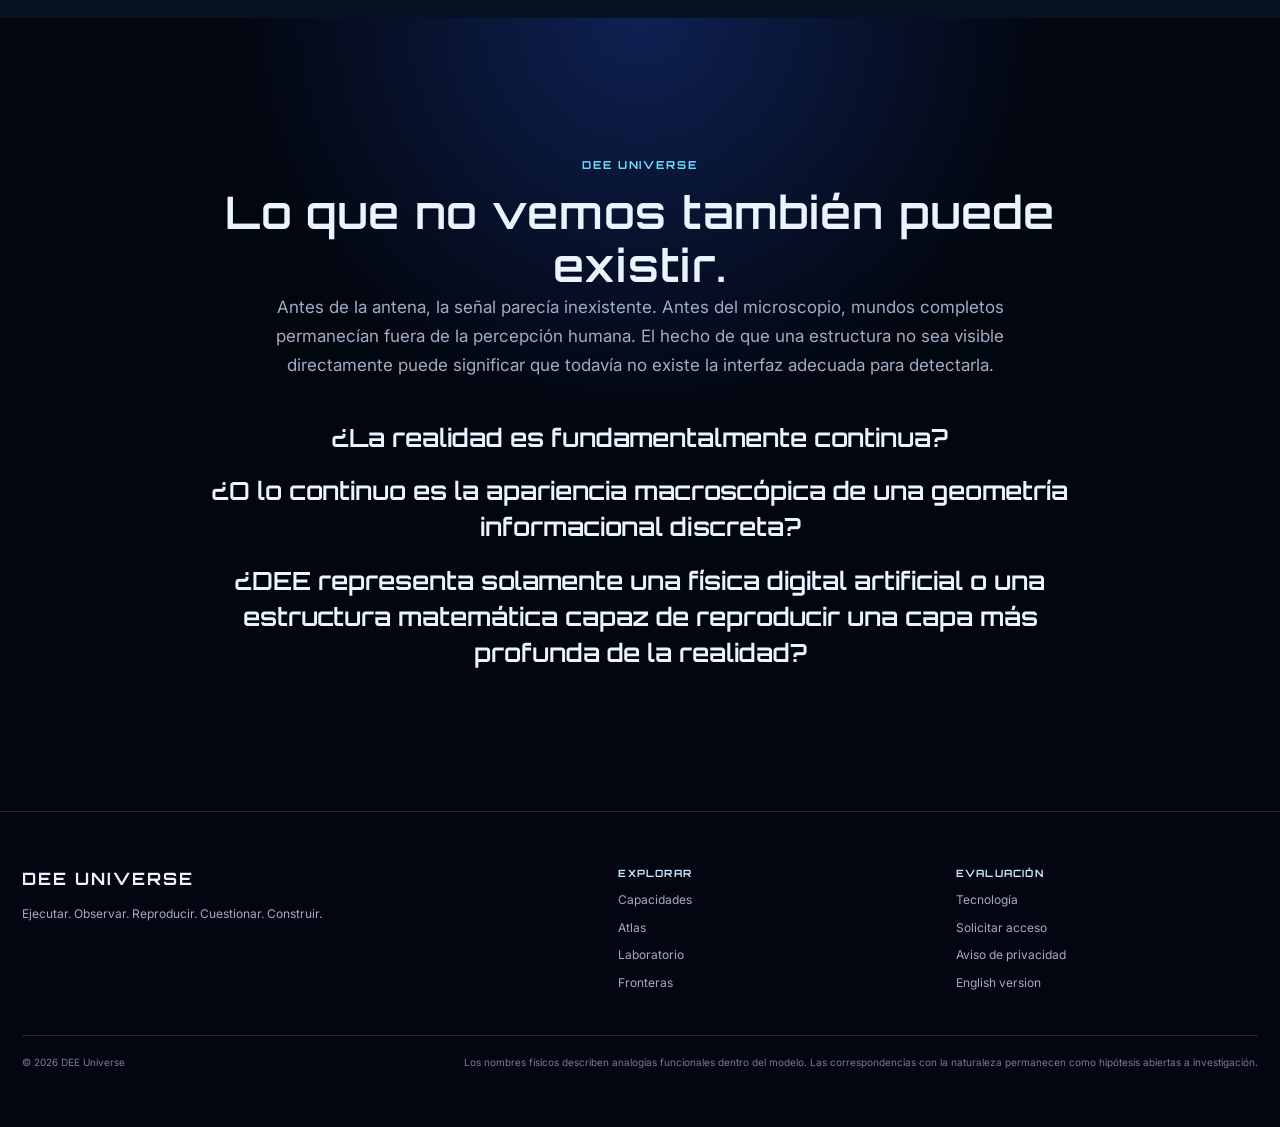
==== commit 7b613d69: "Add contact form with Resend" ====
--- a/indexES.html
+++ b/indexES.html
@@ -33,7 +33,7 @@
 
     <div class="header-actions">
       <a class="language-link" href="/home" lang="en" aria-label="View English version">EN</a>
-      <a class="privacy-link" href="/privacy-es">PRIVACIDAD</a>
+      <a class="privacy-link" href="/privacidad">PRIVACIDAD</a>
       <a class="access-header" href="#contact">SOLICITAR ACCESO</a>
       <button class="menu-toggle" type="button" aria-label="Abrir menú" aria-expanded="false" aria-controls="mobile-menu">
         <svg viewBox="0 0 24 24" aria-hidden="true"><path fill="currentColor" d="M3 6h18v2H3zm0 5h18v2H3zm0 5h18v2H3z"/></svg>
@@ -43,7 +43,7 @@
 
   <nav class="mobile-menu" id="mobile-menu" aria-label="Navegación móvil">
     <a href="#dee">DEE</a><a href="#capabilities">Capacidades</a><a href="#atlas">Atlas</a>
-    <a href="#laboratory">Laboratorio</a><a href="#frontiers">Fronteras</a><a href="#technology">Tecnología</a><a href="#contact">Contacto</a><a href="/privacy-es">Aviso de privacidad</a>
+    <a href="#laboratory">Laboratorio</a><a href="#frontiers">Fronteras</a><a href="#technology">Tecnología</a><a href="#contact">Contacto</a><a href="/privacidad">Aviso de privacidad</a>
   </nav>
 
   <main id="contenido">
@@ -187,14 +187,14 @@
     </section>
 
     <section class="section contact-section" id="contact" aria-labelledby="contact-title">
-      <div class="contact-layout"><div class="contact-info"><div class="eyebrow">Contacto</div><h2 id="contact-title">Conversemos sobre tu caso.</h2><p>Comparte brevemente tu caso para iniciar una conversación técnica y comercial controlada.</p><p class="contact-email-intro">También puedes escribirnos directamente a</p><a class="contact-email" href="mailto:info@dee-universe.com">info@dee-universe.com</a></div><div class="contact-direct"><h3>Incluye en tu mensaje</h3><ul><li>Nombre completo</li><li>Empresa</li><li>Sector</li><li>Tipo de interés</li><li>Caso de uso</li><li>Objetivo de evaluación</li><li>Teléfono de contacto <span>(opcional)</span></li><li>Correo electrónico</li></ul><a class="button button--solid" href="mailto:info@dee-universe.com?subject=Solicitud%20de%20evaluaci%C3%B3n%20t%C3%A9cnica">SOLICITAR EVALUACIÓN TÉCNICA</a><p class="contact-consent">Al contactarnos por correo, aceptas que procesemos los datos personales que proporciones conforme a nuestro <a href="/privacy-es">Aviso de privacidad</a>.</p></div>
+      <div class="contact-layout"><div class="contact-info"><div class="eyebrow">Contacto</div><h2 id="contact-title">Conversemos sobre tu caso.</h2><p>Comparte brevemente tu caso para iniciar una conversación técnica y comercial controlada.</p><p class="contact-email-intro">También puedes escribirnos directamente a</p><a class="contact-email" href="mailto:info@dee-universe.com">info@dee-universe.com</a></div><div class="contact-direct"><h3>Incluye en tu mensaje</h3><ul><li>Nombre completo</li><li>Empresa</li><li>Sector</li><li>Tipo de interés</li><li>Caso de uso</li><li>Objetivo de evaluación</li><li>Teléfono de contacto <span>(opcional)</span></li><li>Correo electrónico</li></ul><a class="button button--solid" href="mailto:info@dee-universe.com?subject=Solicitud%20de%20evaluaci%C3%B3n%20t%C3%A9cnica">SOLICITAR EVALUACIÓN TÉCNICA</a><p class="contact-consent">Al contactarnos por correo, aceptas que procesemos los datos personales que proporciones conforme a nuestro <a href="/privacidad">Aviso de privacidad</a>.</p></div>
       </div>
     </section>
 
     <section class="section closing" aria-labelledby="closing-title"><div class="closing-content"><div class="eyebrow">DEE Universe</div><h2 id="closing-title">Lo que no vemos también puede existir.</h2><p>Antes de la antena, la señal parecía inexistente. Antes del microscopio, mundos completos permanecían fuera de la percepción humana. El hecho de que una estructura no sea visible directamente puede significar que todavía no existe la interfaz adecuada para detectarla.</p><div class="closing-questions"><div>¿La realidad es fundamentalmente continua?</div><div>¿O lo continuo es la apariencia macroscópica de una geometría informacional discreta?</div><div>¿DEE representa solamente una física digital artificial o una estructura matemática capaz de reproducir una capa más profunda de la realidad?</div></div></div></section>
   </main>
 
-  <footer class="site-footer"><div class="footer-grid"><div><div class="footer-brand">DEE UNIVERSE</div><p>Ejecutar. Observar. Reproducir. Cuestionar. Construir.</p></div><div><div class="footer-title">EXPLORAR</div><div class="footer-links"><a href="#capabilities">Capacidades</a><a href="#atlas">Atlas</a><a href="#laboratory">Laboratorio</a><a href="#frontiers">Fronteras</a></div></div><div><div class="footer-title">EVALUACIÓN</div><div class="footer-links"><a href="#technology">Tecnología</a><a href="#contact">Solicitar acceso</a><a href="/privacy-es">Aviso de privacidad</a><a href="/home" lang="en">English version</a></div></div></div><div class="footer-bottom"><span>© 2026 DEE Universe</span><span>Los nombres físicos describen analogías funcionales dentro del modelo. Las correspondencias con la naturaleza permanecen como hipótesis abiertas a investigación.</span></div></footer>
+  <footer class="site-footer"><div class="footer-grid"><div><div class="footer-brand">DEE UNIVERSE</div><p>Ejecutar. Observar. Reproducir. Cuestionar. Construir.</p></div><div><div class="footer-title">EXPLORAR</div><div class="footer-links"><a href="#capabilities">Capacidades</a><a href="#atlas">Atlas</a><a href="#laboratory">Laboratorio</a><a href="#frontiers">Fronteras</a></div></div><div><div class="footer-title">EVALUACIÓN</div><div class="footer-links"><a href="#technology">Tecnología</a><a href="#contact">Solicitar acceso</a><a href="/privacidad">Aviso de privacidad</a><a href="/home" lang="en">English version</a></div></div></div><div class="footer-bottom"><span>© 2026 DEE Universe</span><span>Los nombres físicos describen analogías funcionales dentro del modelo. Las correspondencias con la naturaleza permanecen como hipótesis abiertas a investigación.</span></div></footer>
 
   <dialog class="modal" id="video-dialog" aria-label="Video ampliado"><button class="modal-close" type="button" data-modal-close aria-label="Cerrar video">×</button><video controls loop playsinline></video></dialog>
   <script src="dee-universe.js"></script>
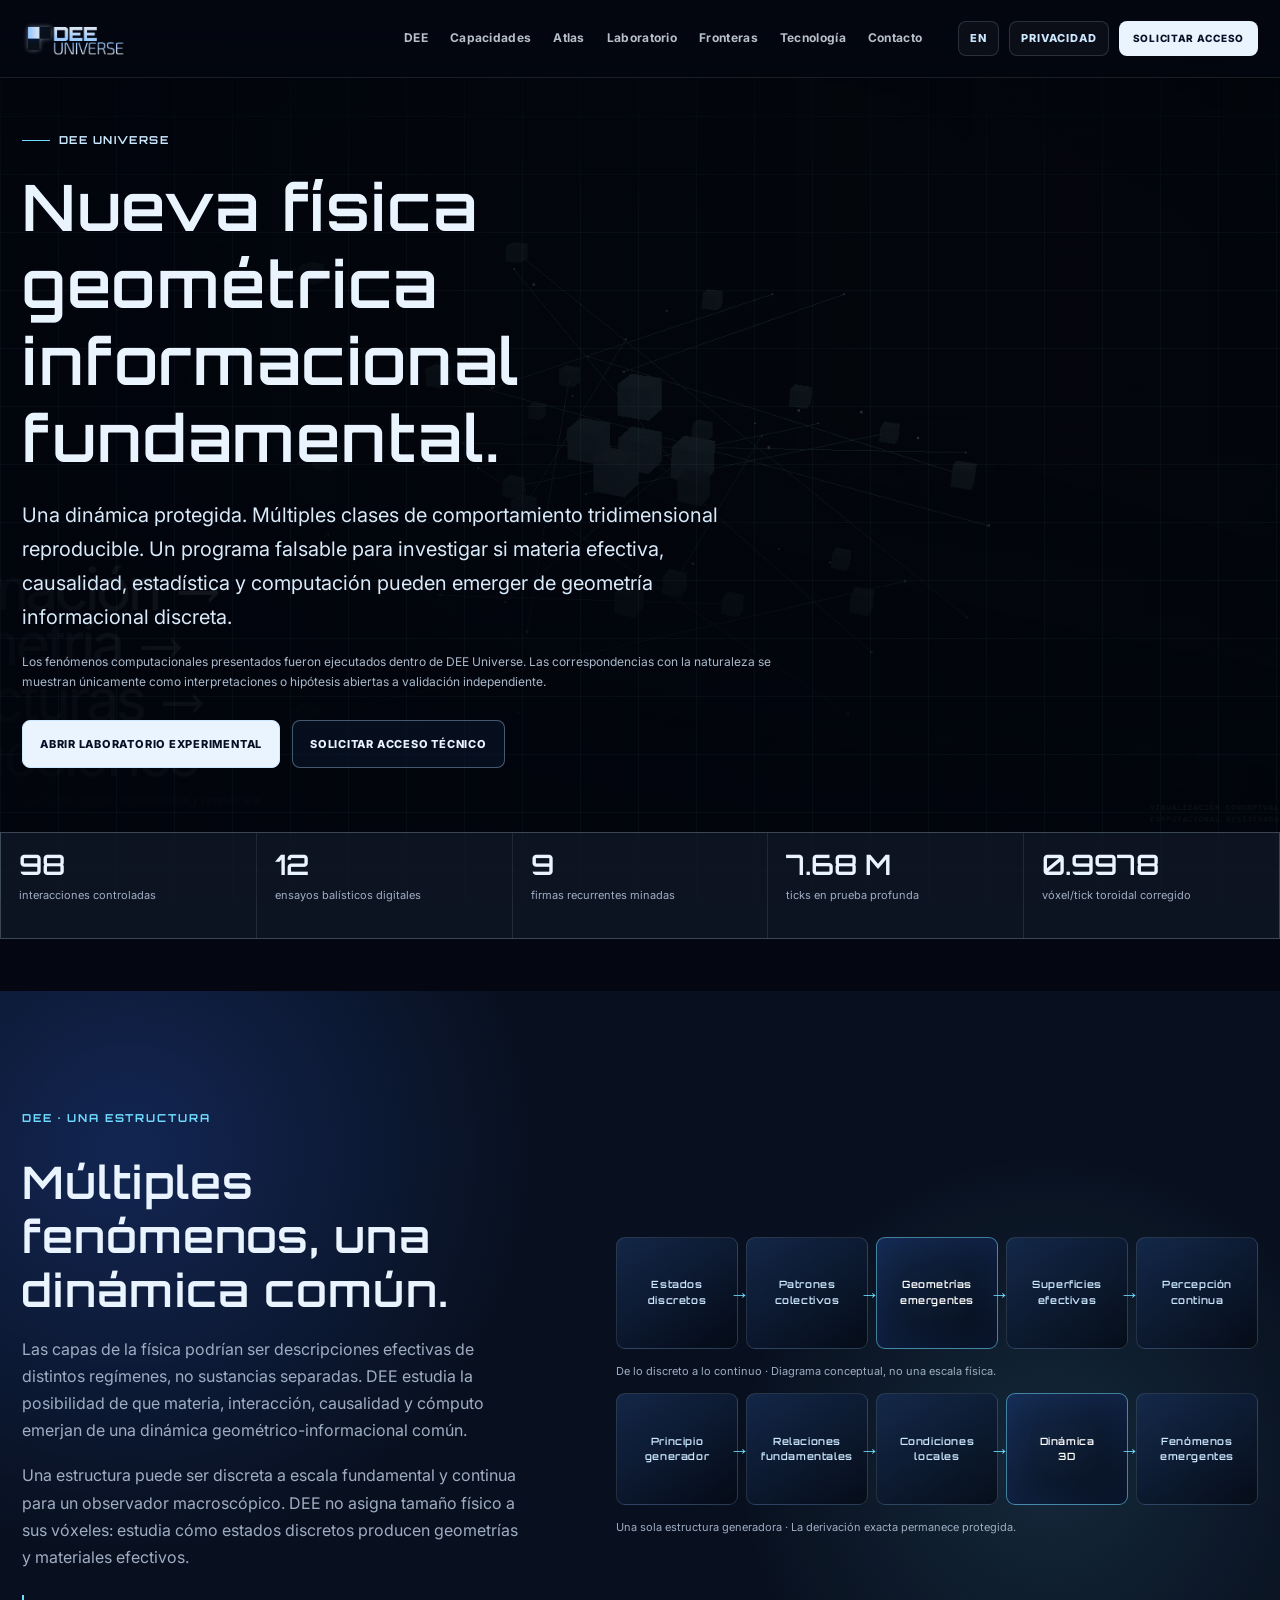
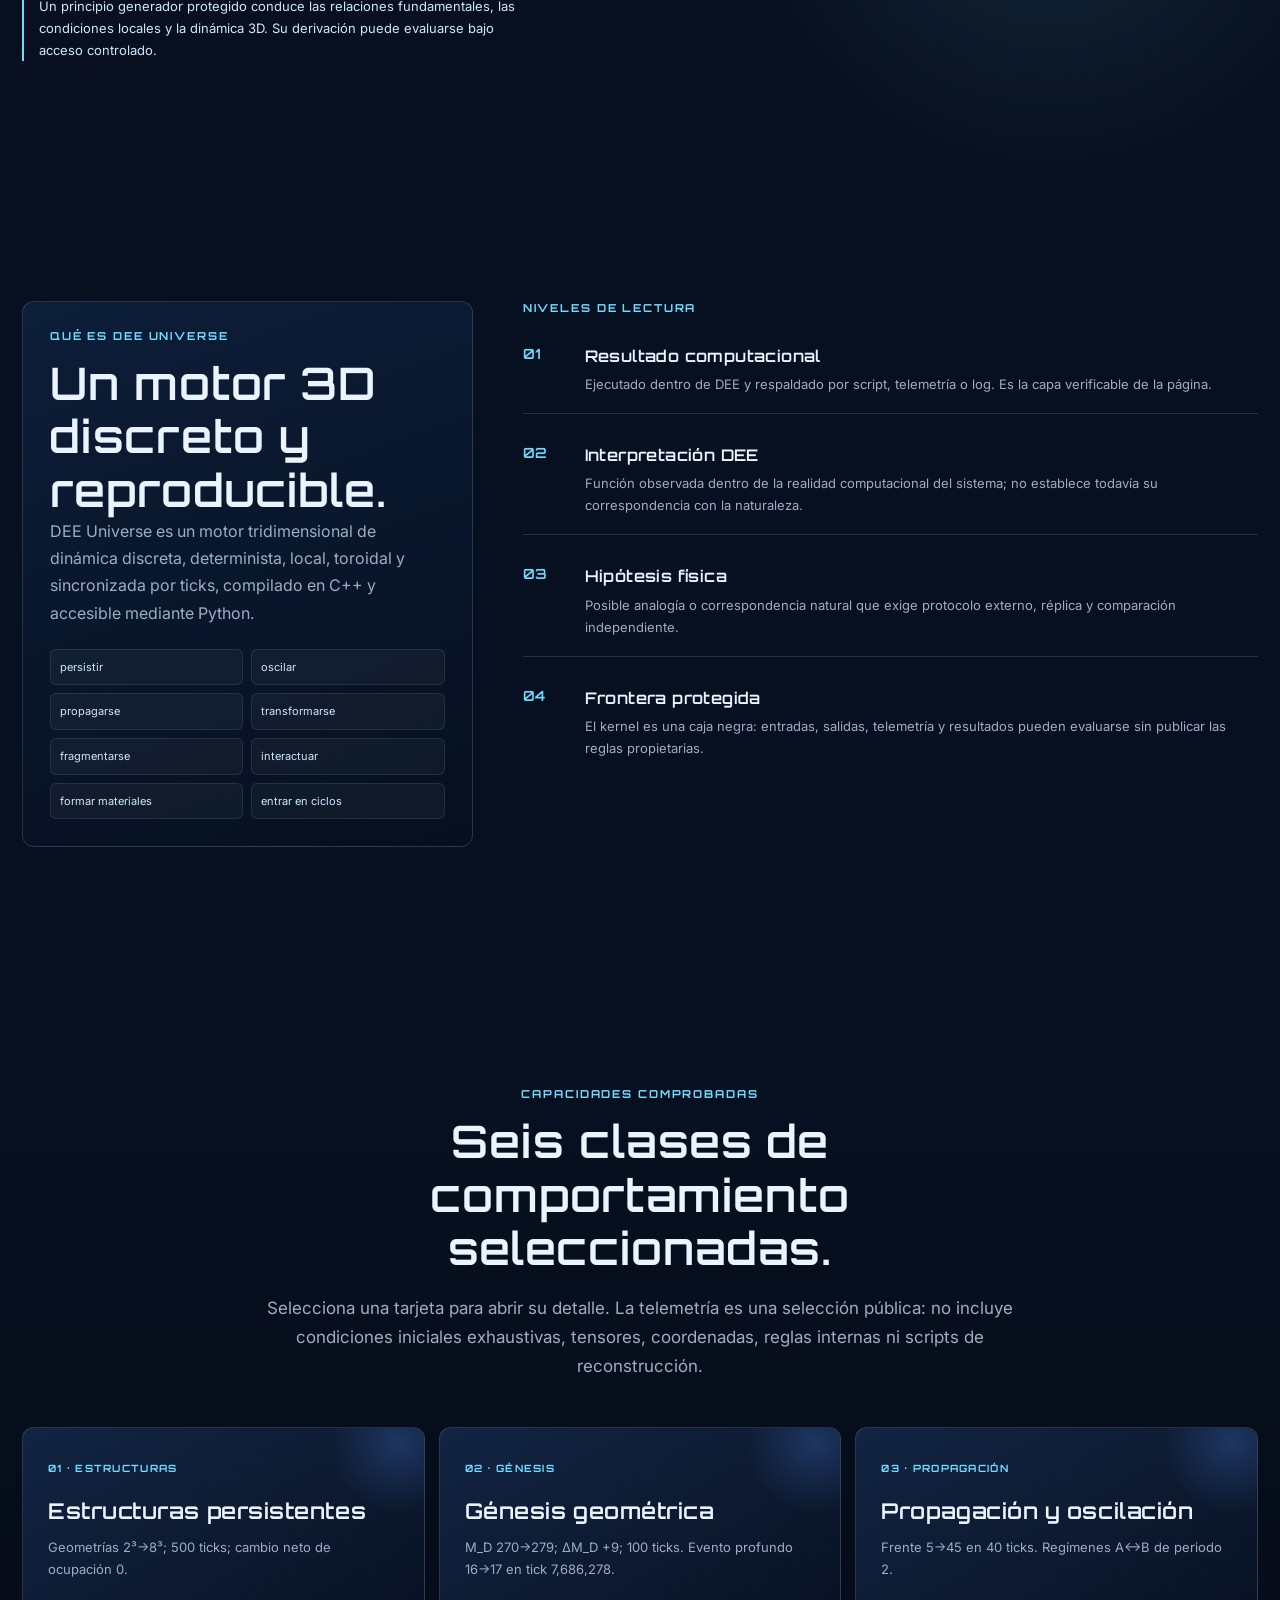
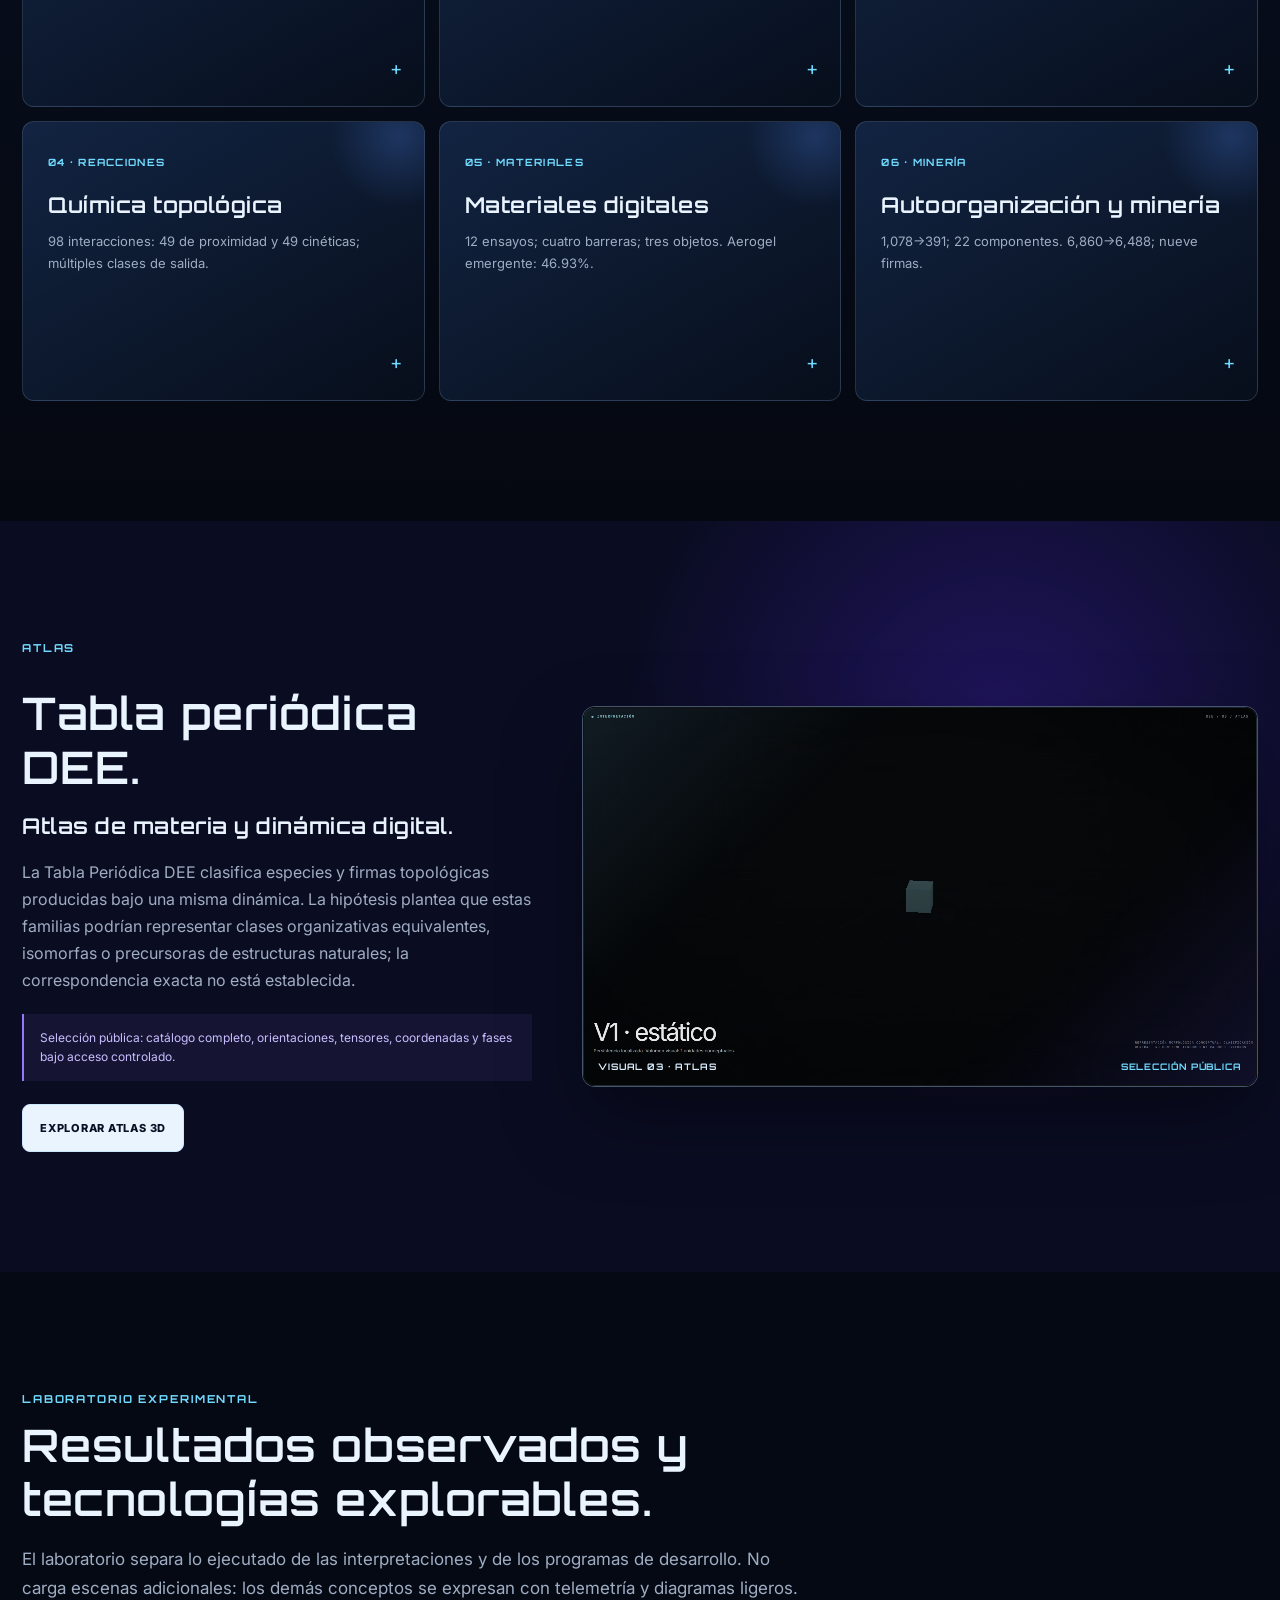
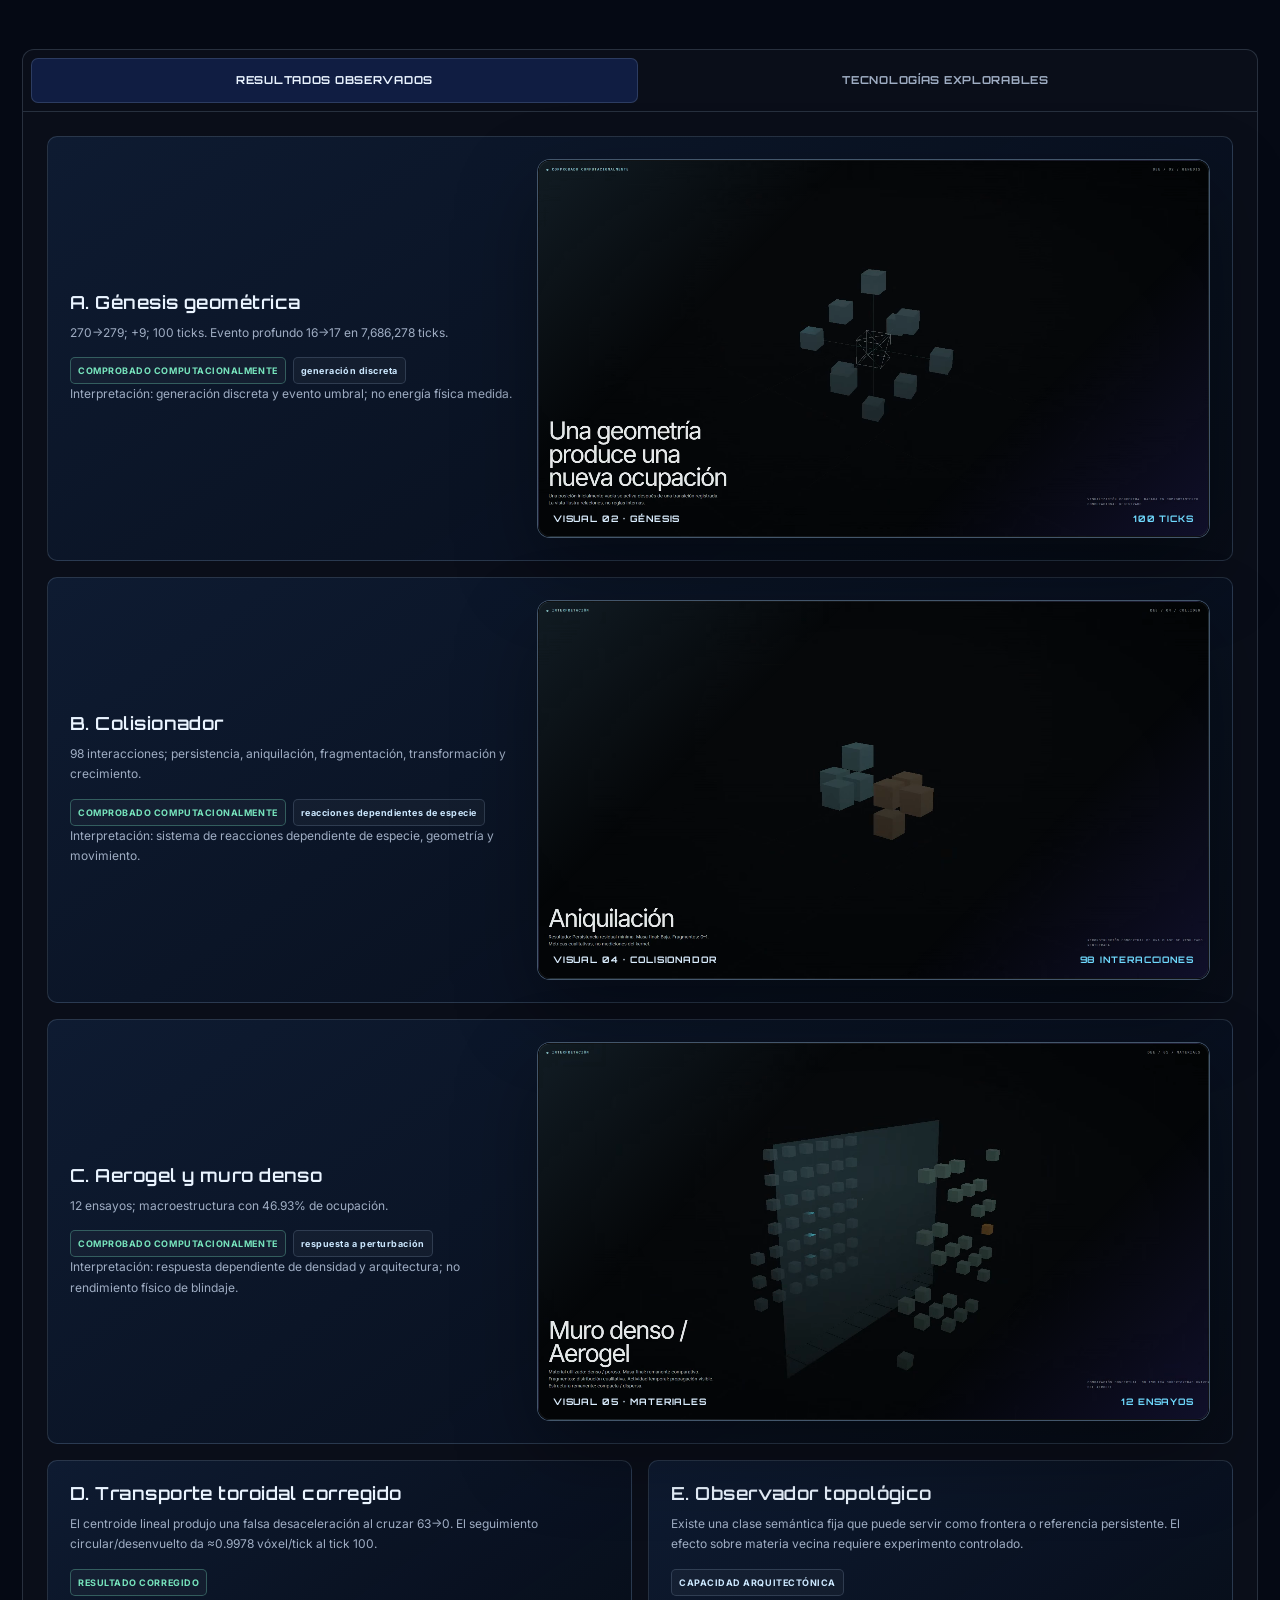
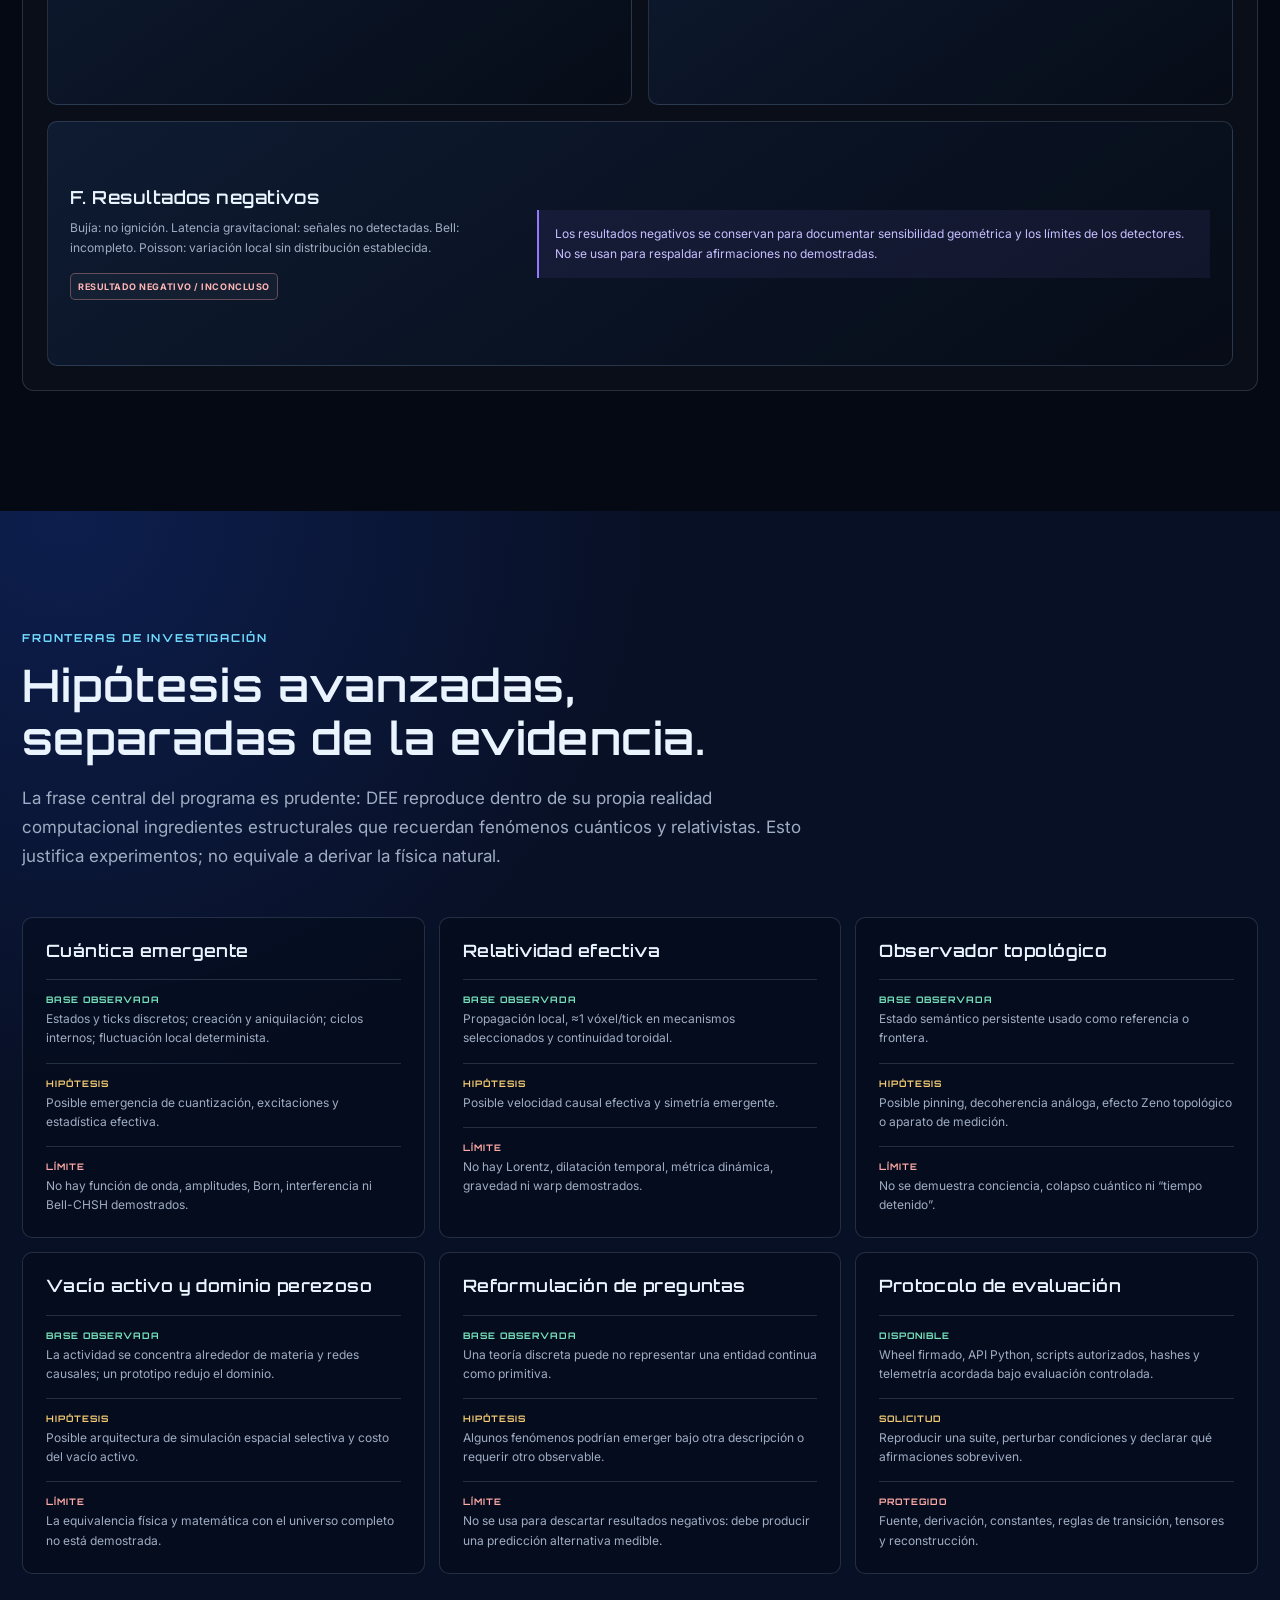
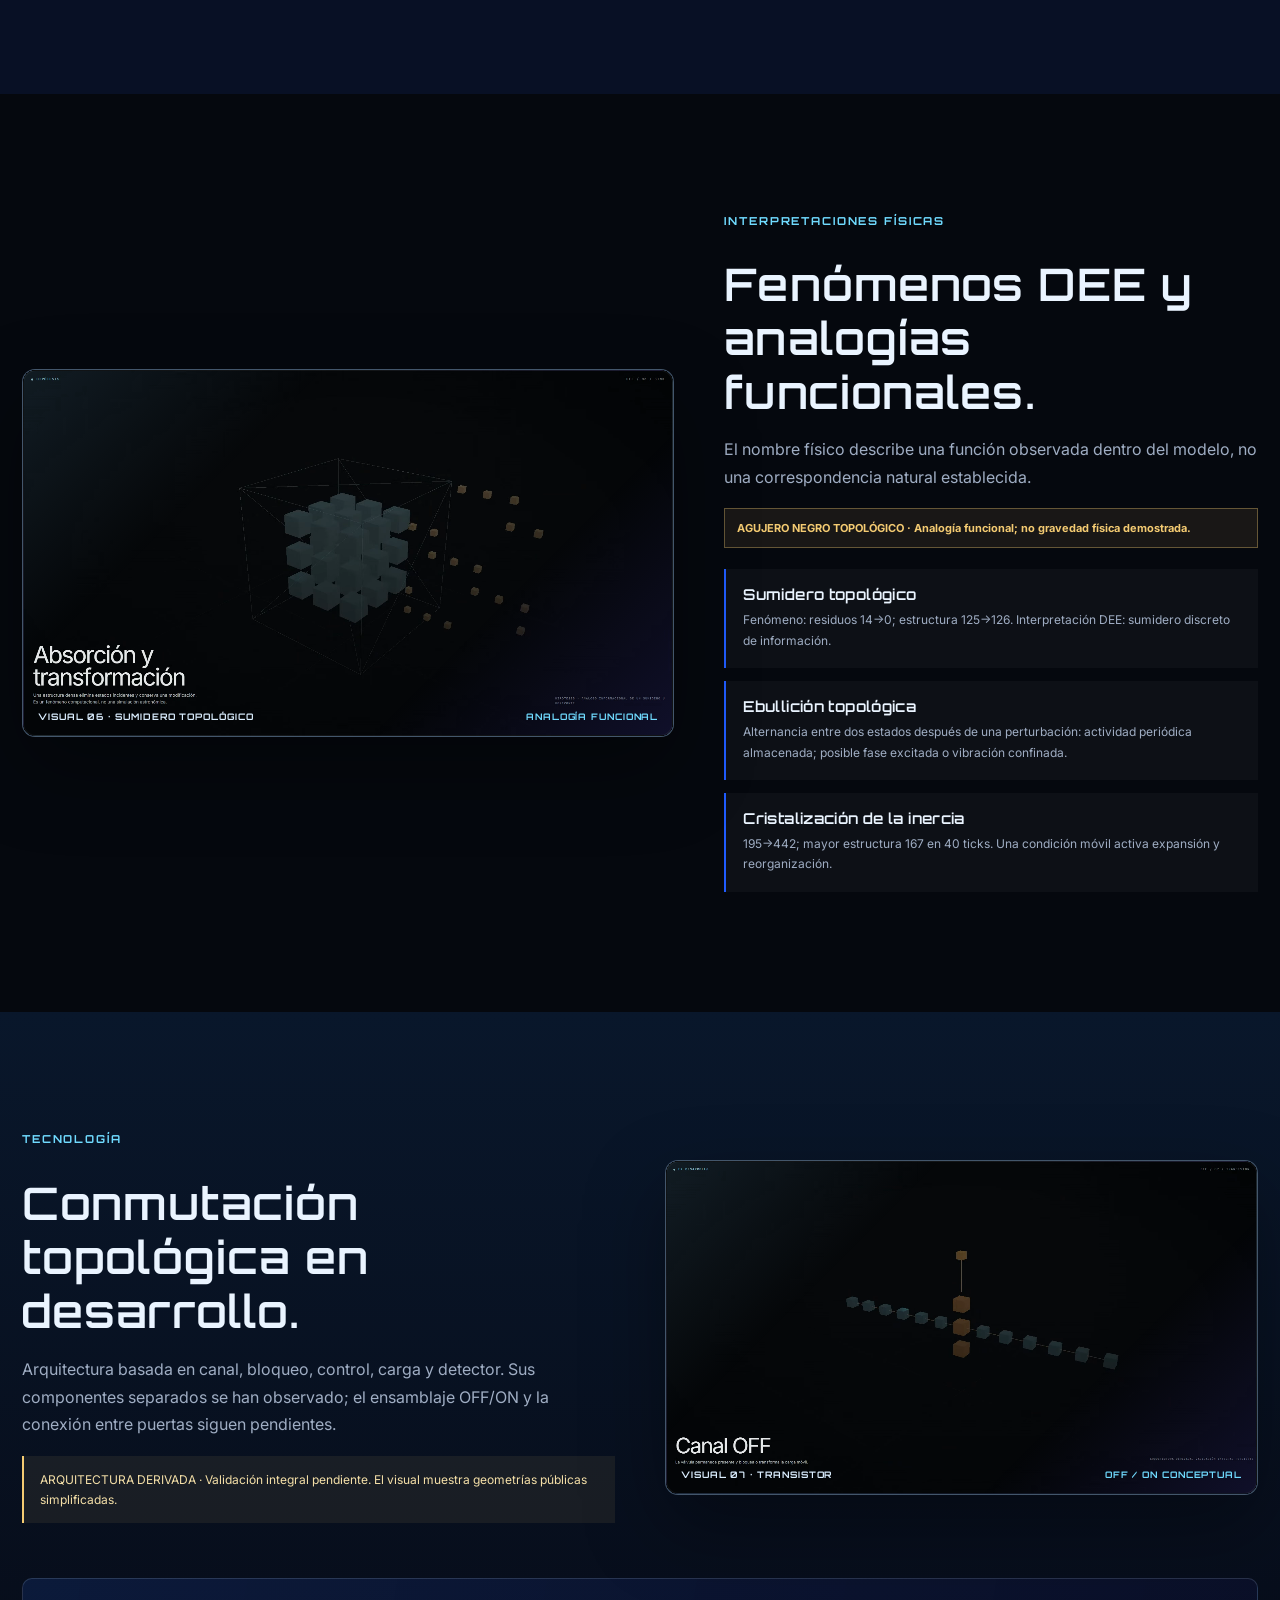
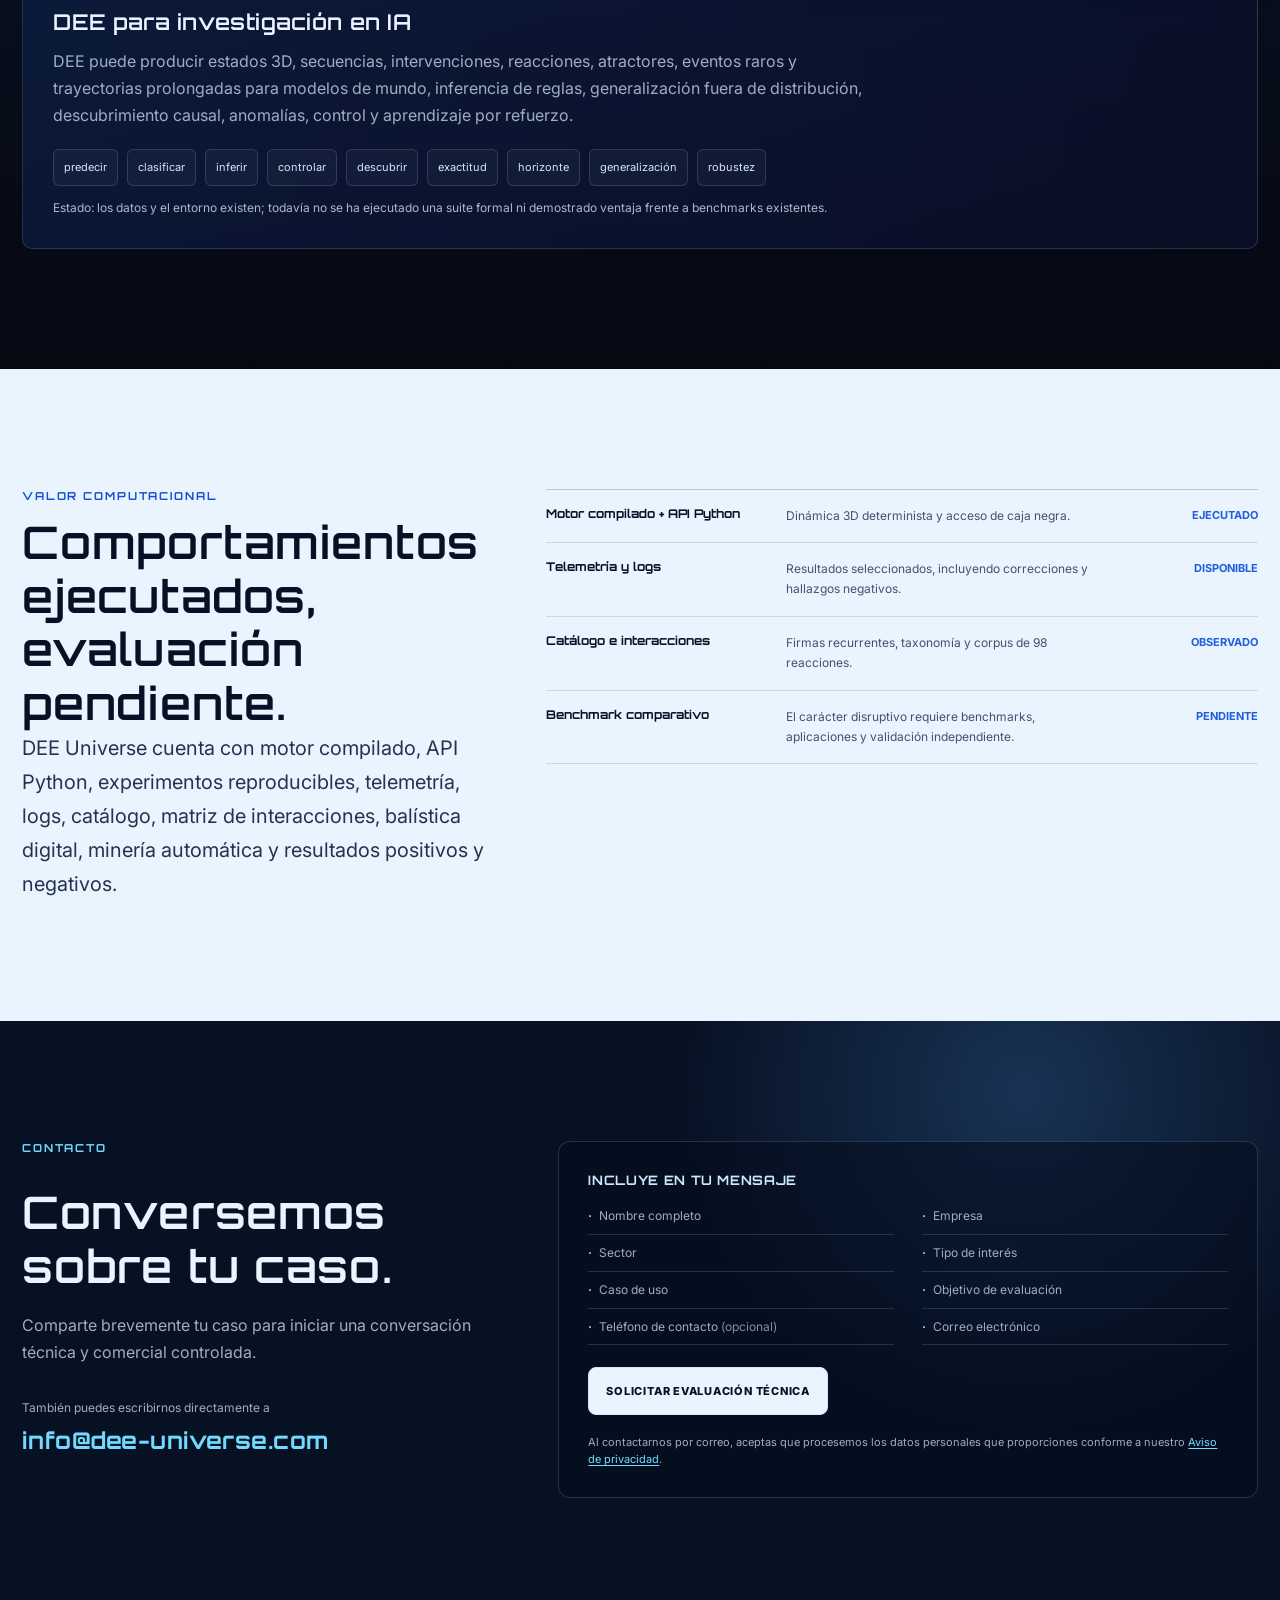
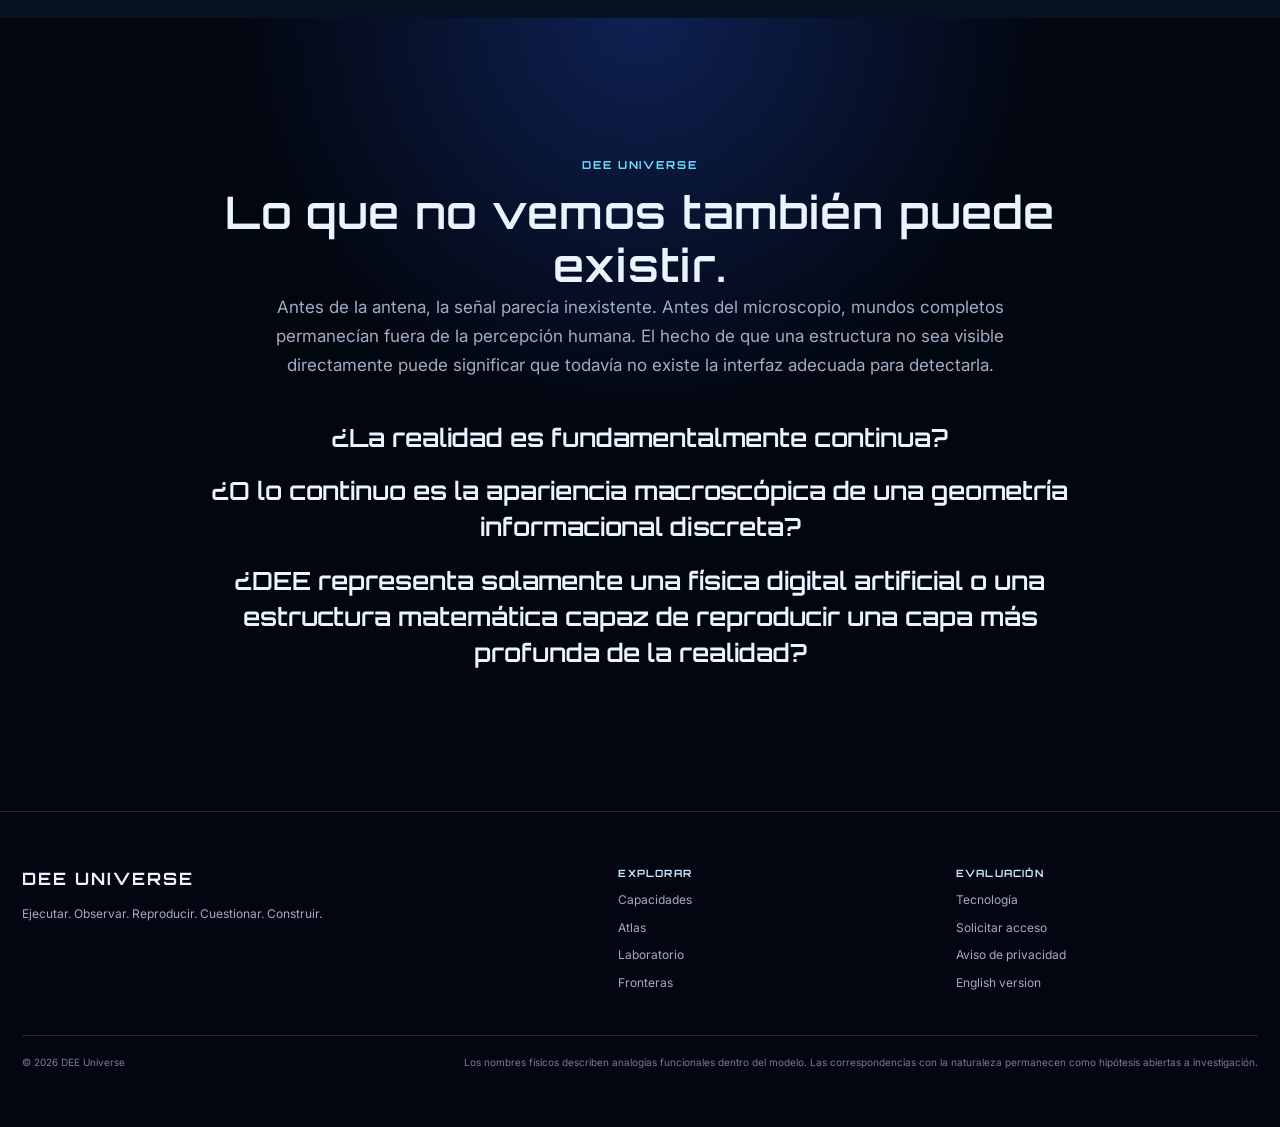
==== commit 49158f32: "Add contact form with Resend" ====
--- a/indexES.html
+++ b/indexES.html
@@ -33,7 +33,7 @@
 
     <div class="header-actions">
       <a class="language-link" href="/home" lang="en" aria-label="View English version">EN</a>
-      <a class="privacy-link" href="/privacidad">PRIVACIDAD</a>
+      <a class="privacy-link" href="/privacy.html">PRIVACIDAD</a>
       <a class="access-header" href="#contact">SOLICITAR ACCESO</a>
       <button class="menu-toggle" type="button" aria-label="Abrir menú" aria-expanded="false" aria-controls="mobile-menu">
         <svg viewBox="0 0 24 24" aria-hidden="true"><path fill="currentColor" d="M3 6h18v2H3zm0 5h18v2H3zm0 5h18v2H3z"/></svg>
@@ -43,7 +43,7 @@
 
   <nav class="mobile-menu" id="mobile-menu" aria-label="Navegación móvil">
     <a href="#dee">DEE</a><a href="#capabilities">Capacidades</a><a href="#atlas">Atlas</a>
-    <a href="#laboratory">Laboratorio</a><a href="#frontiers">Fronteras</a><a href="#technology">Tecnología</a><a href="#contact">Contacto</a><a href="/privacidad">Aviso de privacidad</a>
+    <a href="#laboratory">Laboratorio</a><a href="#frontiers">Fronteras</a><a href="#technology">Tecnología</a><a href="#contact">Contacto</a><a href="/privacy.html">Aviso de privacidad</a>
   </nav>
 
   <main id="contenido">
@@ -187,14 +187,14 @@
     </section>
 
     <section class="section contact-section" id="contact" aria-labelledby="contact-title">
-      <div class="contact-layout"><div class="contact-info"><div class="eyebrow">Contacto</div><h2 id="contact-title">Conversemos sobre tu caso.</h2><p>Comparte brevemente tu caso para iniciar una conversación técnica y comercial controlada.</p><p class="contact-email-intro">También puedes escribirnos directamente a</p><a class="contact-email" href="mailto:info@dee-universe.com">info@dee-universe.com</a></div><div class="contact-direct"><h3>Incluye en tu mensaje</h3><ul><li>Nombre completo</li><li>Empresa</li><li>Sector</li><li>Tipo de interés</li><li>Caso de uso</li><li>Objetivo de evaluación</li><li>Teléfono de contacto <span>(opcional)</span></li><li>Correo electrónico</li></ul><a class="button button--solid" href="mailto:info@dee-universe.com?subject=Solicitud%20de%20evaluaci%C3%B3n%20t%C3%A9cnica">SOLICITAR EVALUACIÓN TÉCNICA</a><p class="contact-consent">Al contactarnos por correo, aceptas que procesemos los datos personales que proporciones conforme a nuestro <a href="/privacidad">Aviso de privacidad</a>.</p></div>
+      <div class="contact-layout"><div class="contact-info"><div class="eyebrow">Contacto</div><h2 id="contact-title">Conversemos sobre tu caso.</h2><p>Comparte brevemente tu caso para iniciar una conversación técnica y comercial controlada.</p><p class="contact-email-intro">También puedes escribirnos directamente a</p><a class="contact-email" href="mailto:info@dee-universe.com">info@dee-universe.com</a></div><div class="contact-direct"><h3>Incluye en tu mensaje</h3><ul><li>Nombre completo</li><li>Empresa</li><li>Sector</li><li>Tipo de interés</li><li>Caso de uso</li><li>Objetivo de evaluación</li><li>Teléfono de contacto <span>(opcional)</span></li><li>Correo electrónico</li></ul><a class="button button--solid" href="mailto:info@dee-universe.com?subject=Solicitud%20de%20evaluaci%C3%B3n%20t%C3%A9cnica">SOLICITAR EVALUACIÓN TÉCNICA</a><p class="contact-consent">Al contactarnos por correo, aceptas que procesemos los datos personales que proporciones conforme a nuestro <a href="/privacy.html">Aviso de privacidad</a>.</p></div>
       </div>
     </section>
 
     <section class="section closing" aria-labelledby="closing-title"><div class="closing-content"><div class="eyebrow">DEE Universe</div><h2 id="closing-title">Lo que no vemos también puede existir.</h2><p>Antes de la antena, la señal parecía inexistente. Antes del microscopio, mundos completos permanecían fuera de la percepción humana. El hecho de que una estructura no sea visible directamente puede significar que todavía no existe la interfaz adecuada para detectarla.</p><div class="closing-questions"><div>¿La realidad es fundamentalmente continua?</div><div>¿O lo continuo es la apariencia macroscópica de una geometría informacional discreta?</div><div>¿DEE representa solamente una física digital artificial o una estructura matemática capaz de reproducir una capa más profunda de la realidad?</div></div></div></section>
   </main>
 
-  <footer class="site-footer"><div class="footer-grid"><div><div class="footer-brand">DEE UNIVERSE</div><p>Ejecutar. Observar. Reproducir. Cuestionar. Construir.</p></div><div><div class="footer-title">EXPLORAR</div><div class="footer-links"><a href="#capabilities">Capacidades</a><a href="#atlas">Atlas</a><a href="#laboratory">Laboratorio</a><a href="#frontiers">Fronteras</a></div></div><div><div class="footer-title">EVALUACIÓN</div><div class="footer-links"><a href="#technology">Tecnología</a><a href="#contact">Solicitar acceso</a><a href="/privacidad">Aviso de privacidad</a><a href="/home" lang="en">English version</a></div></div></div><div class="footer-bottom"><span>© 2026 DEE Universe</span><span>Los nombres físicos describen analogías funcionales dentro del modelo. Las correspondencias con la naturaleza permanecen como hipótesis abiertas a investigación.</span></div></footer>
+  <footer class="site-footer"><div class="footer-grid"><div><div class="footer-brand">DEE UNIVERSE</div><p>Ejecutar. Observar. Reproducir. Cuestionar. Construir.</p></div><div><div class="footer-title">EXPLORAR</div><div class="footer-links"><a href="#capabilities">Capacidades</a><a href="#atlas">Atlas</a><a href="#laboratory">Laboratorio</a><a href="#frontiers">Fronteras</a></div></div><div><div class="footer-title">EVALUACIÓN</div><div class="footer-links"><a href="#technology">Tecnología</a><a href="#contact">Solicitar acceso</a><a href="/privacy.html">Aviso de privacidad</a><a href="/home" lang="en">English version</a></div></div></div><div class="footer-bottom"><span>© 2026 DEE Universe</span><span>Los nombres físicos describen analogías funcionales dentro del modelo. Las correspondencias con la naturaleza permanecen como hipótesis abiertas a investigación.</span></div></footer>
 
   <dialog class="modal" id="video-dialog" aria-label="Video ampliado"><button class="modal-close" type="button" data-modal-close aria-label="Cerrar video">×</button><video controls loop playsinline></video></dialog>
   <script src="dee-universe.js"></script>
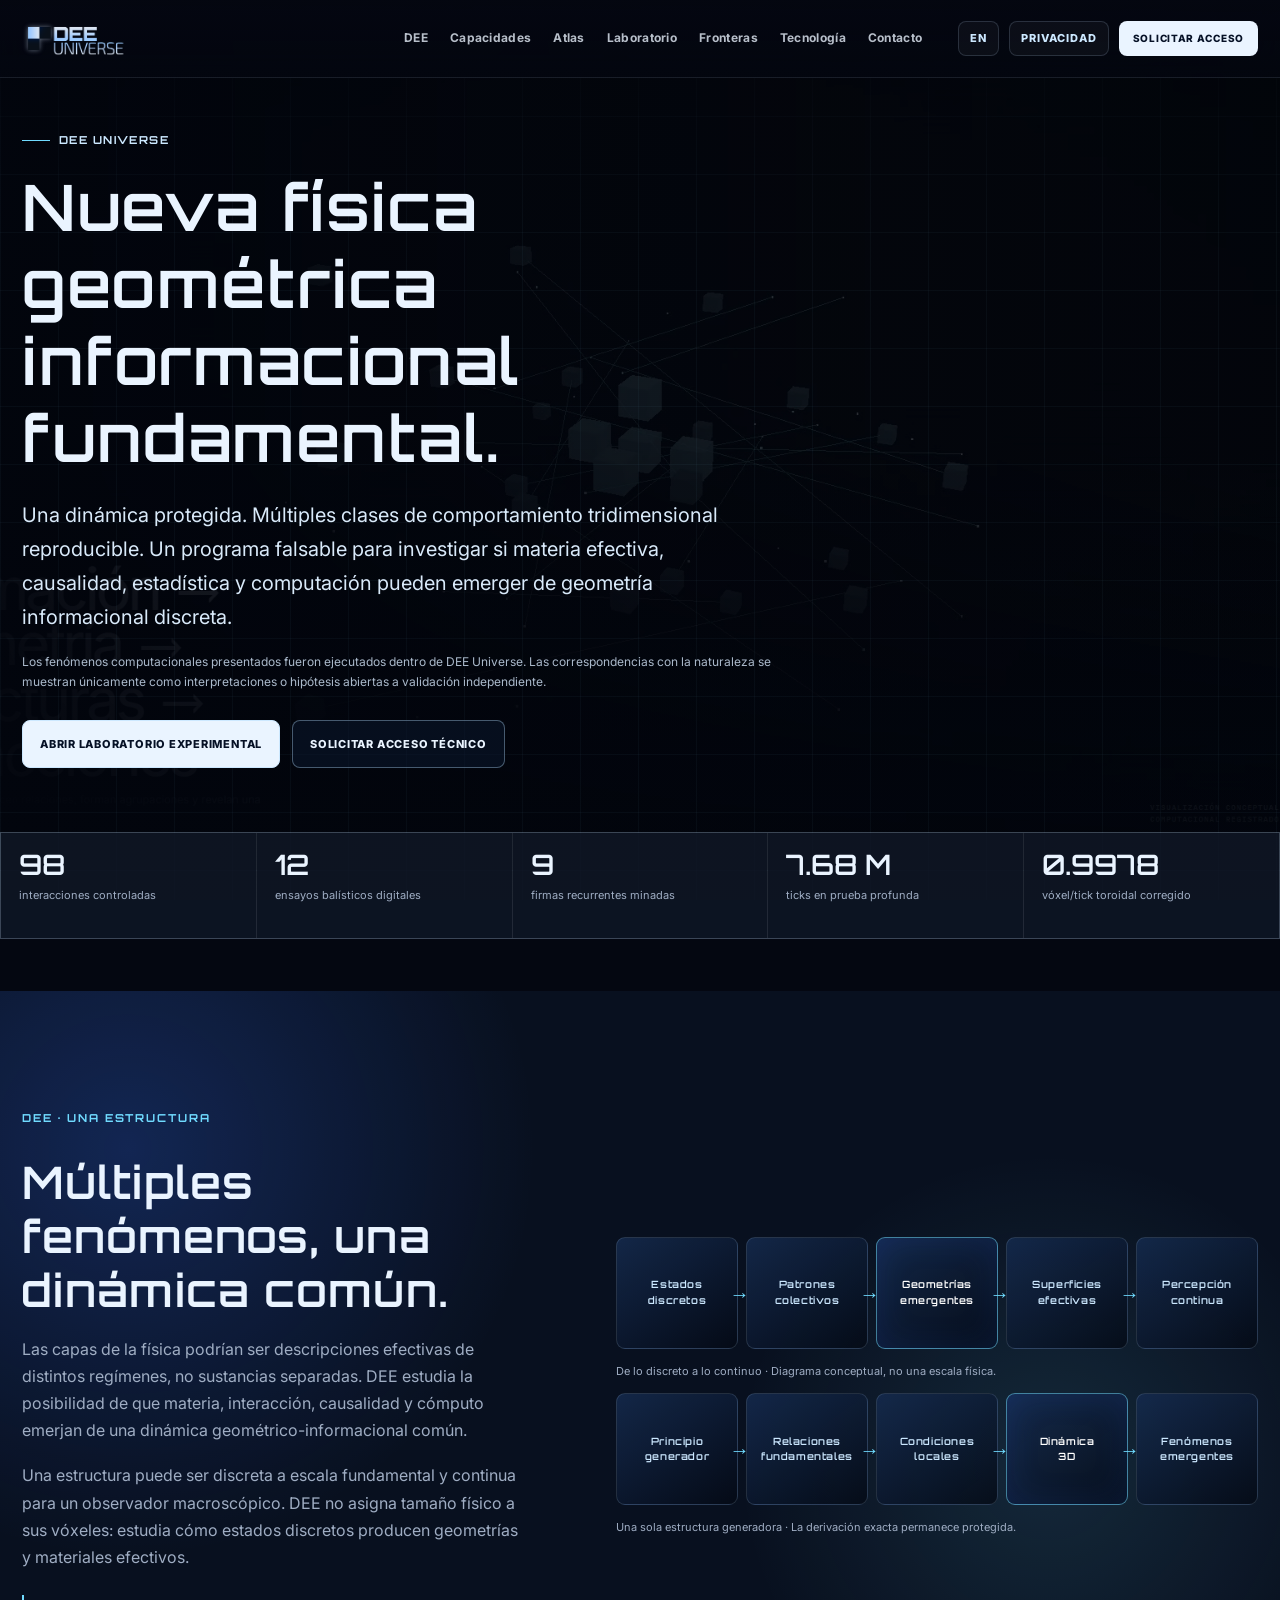
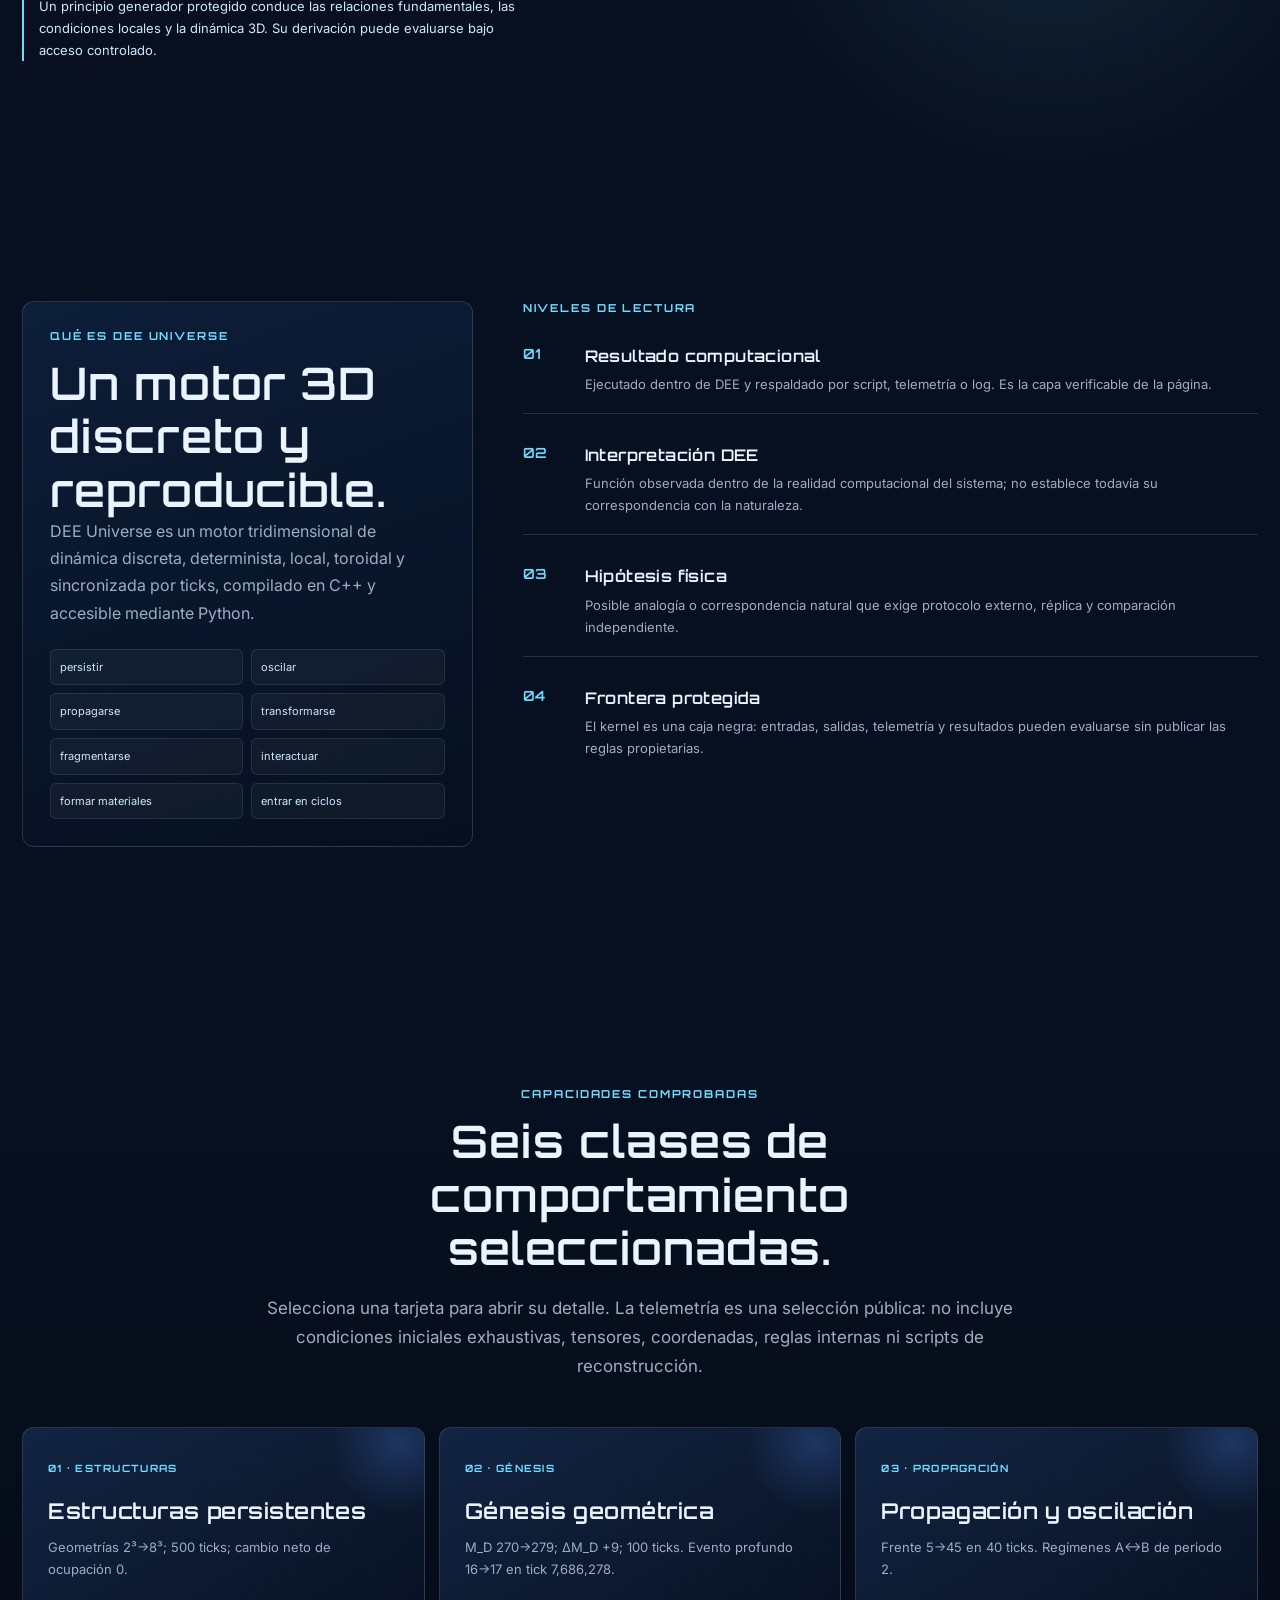
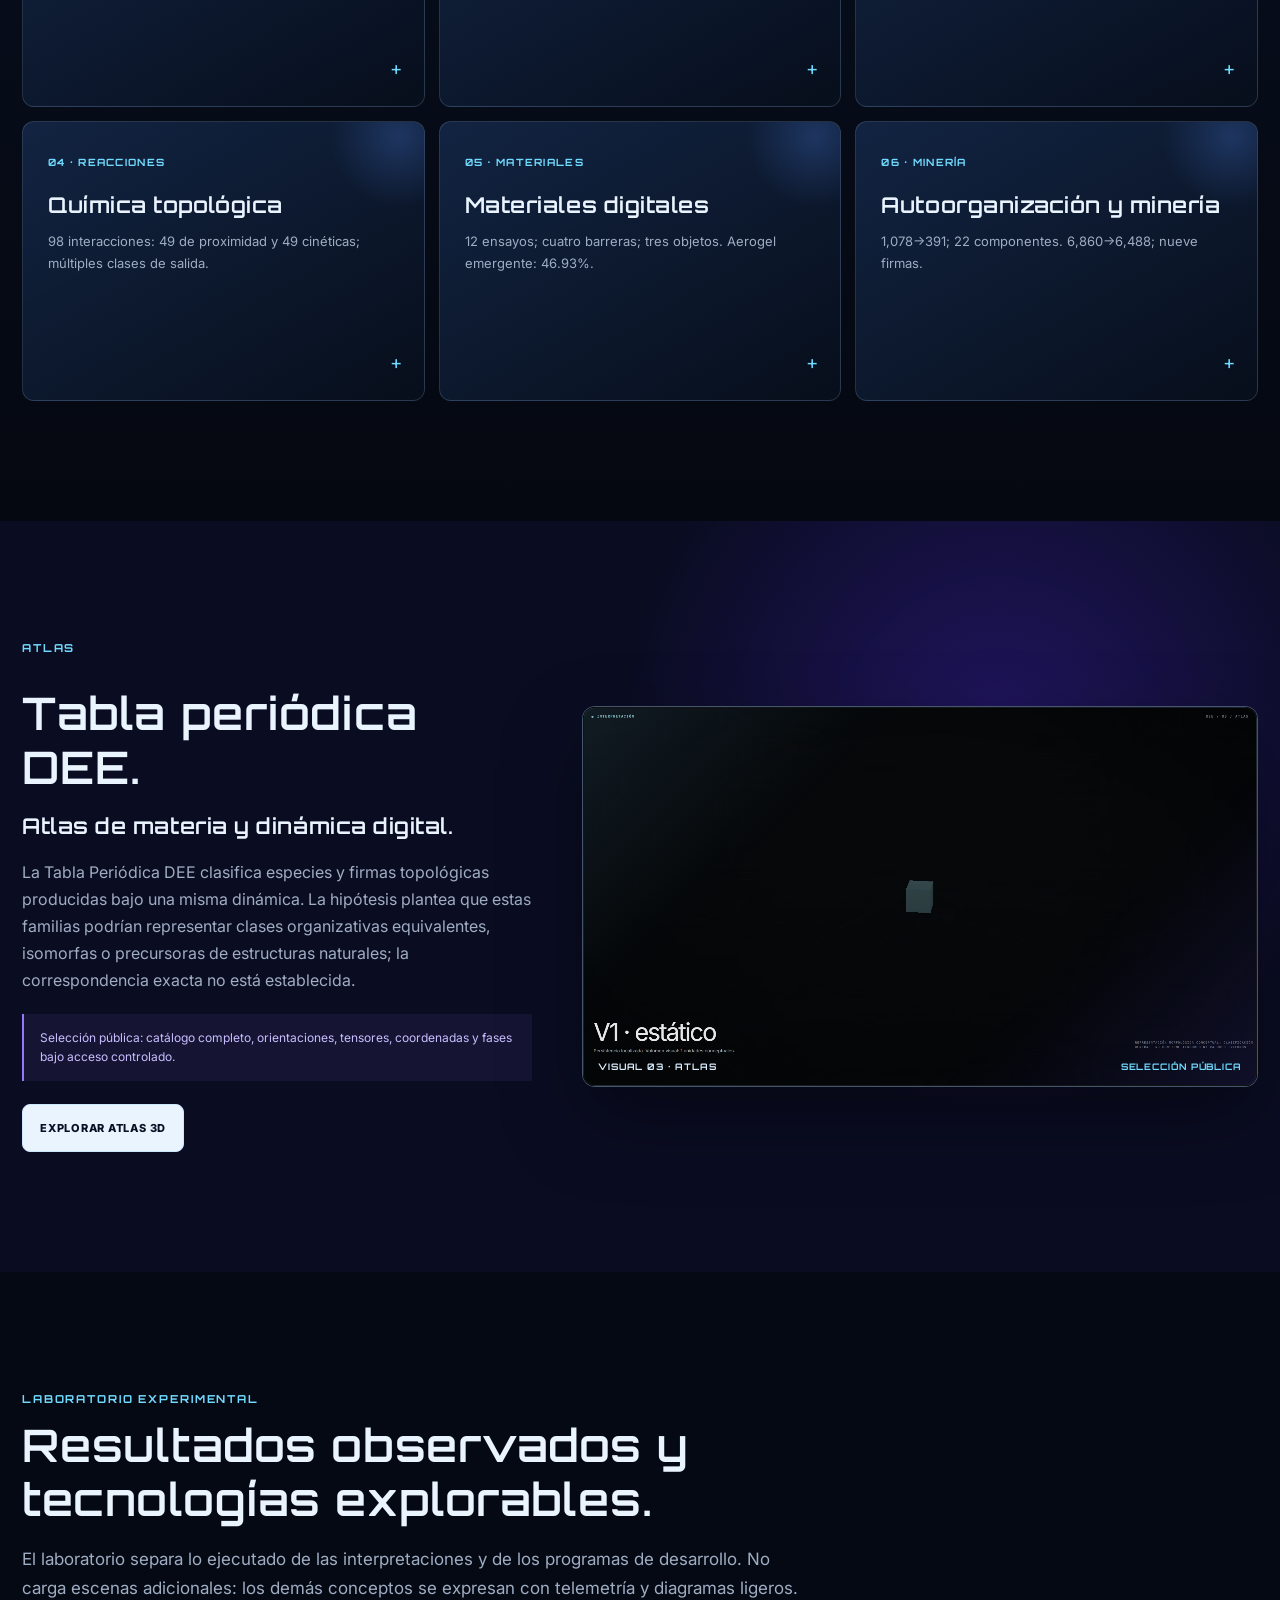
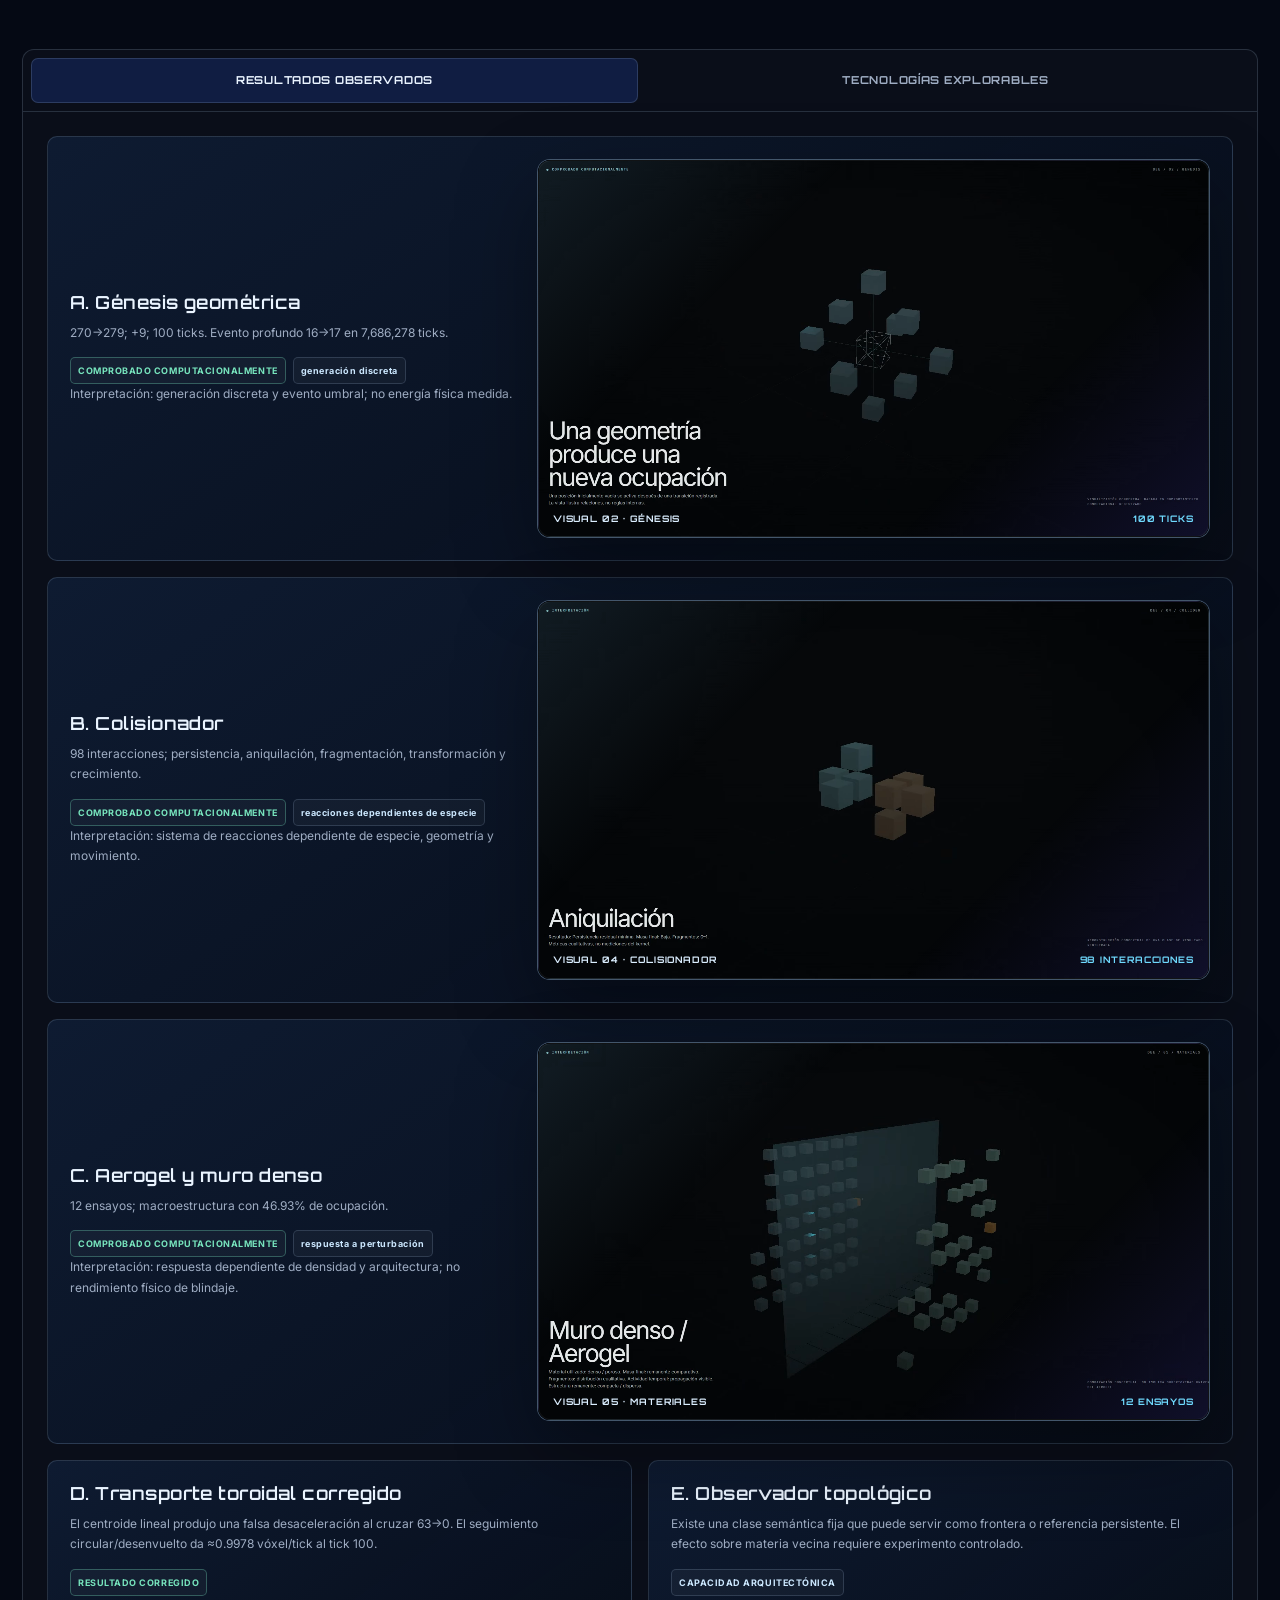
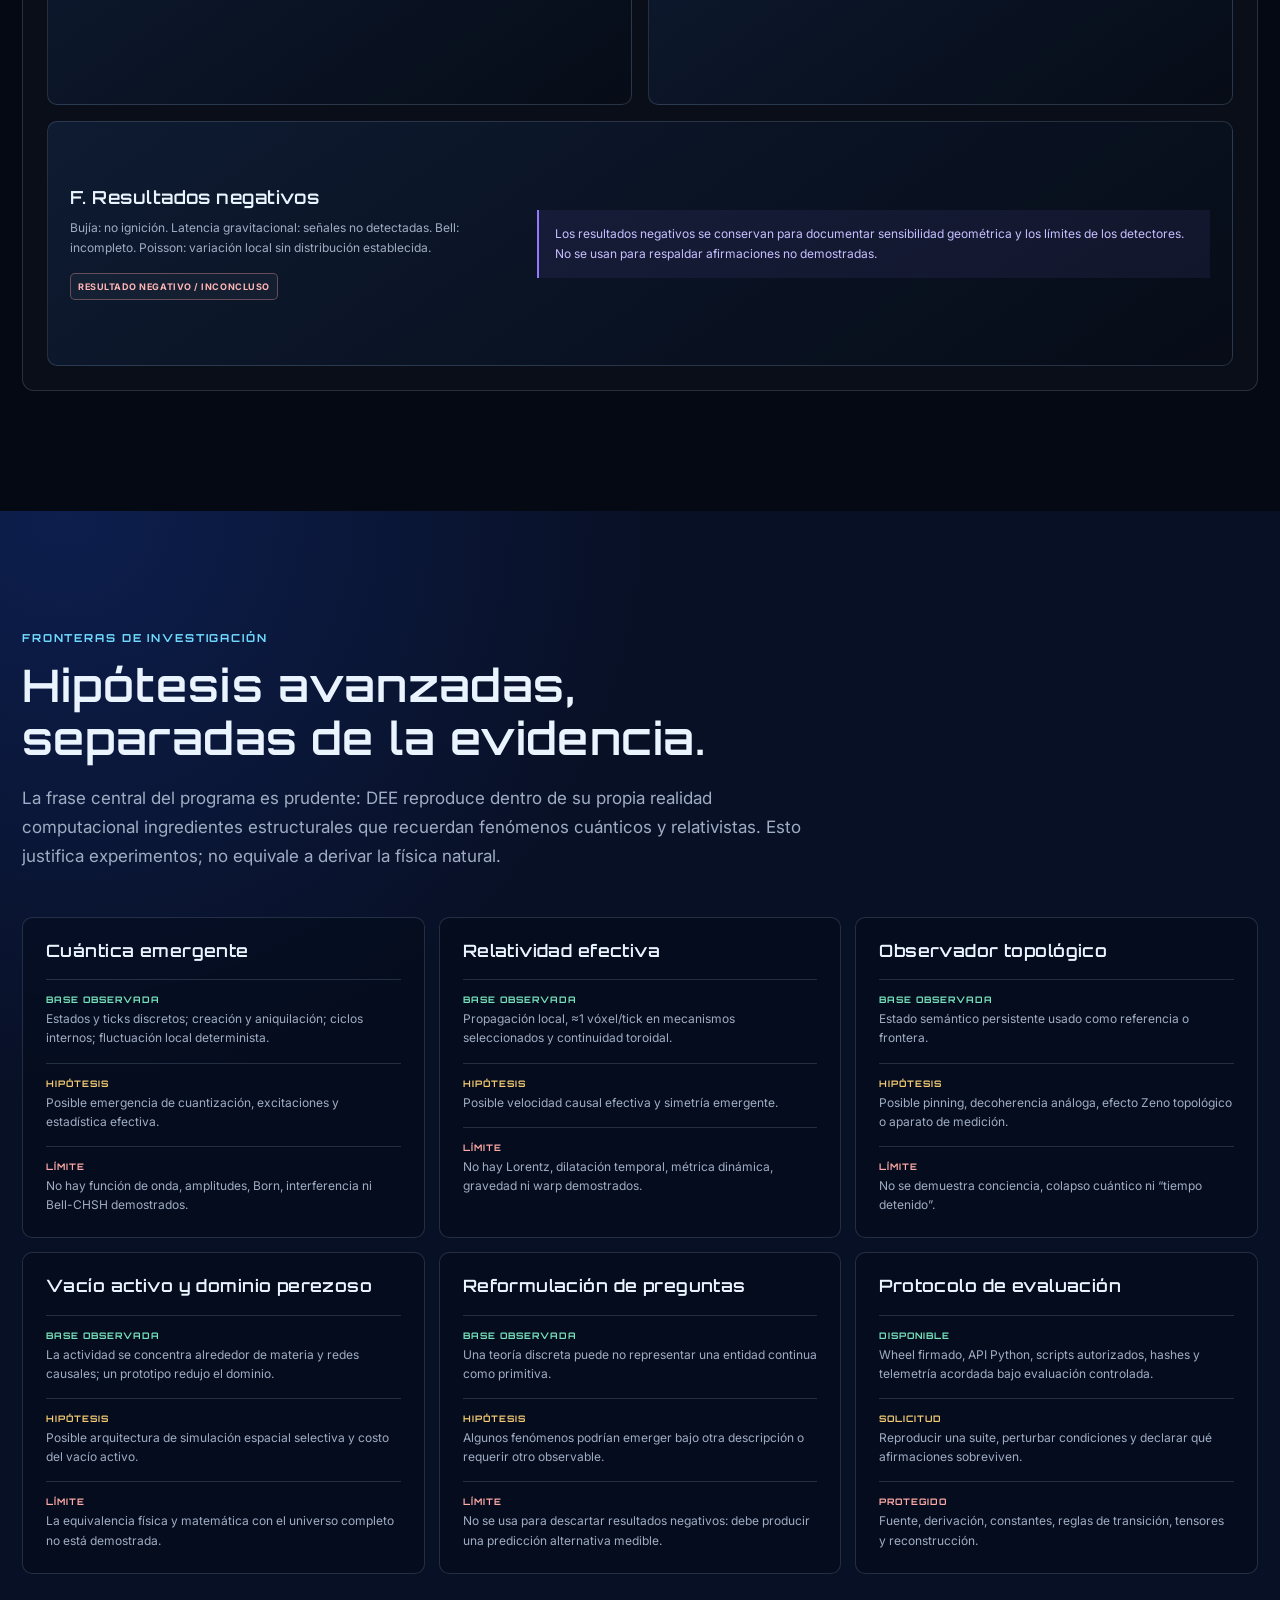
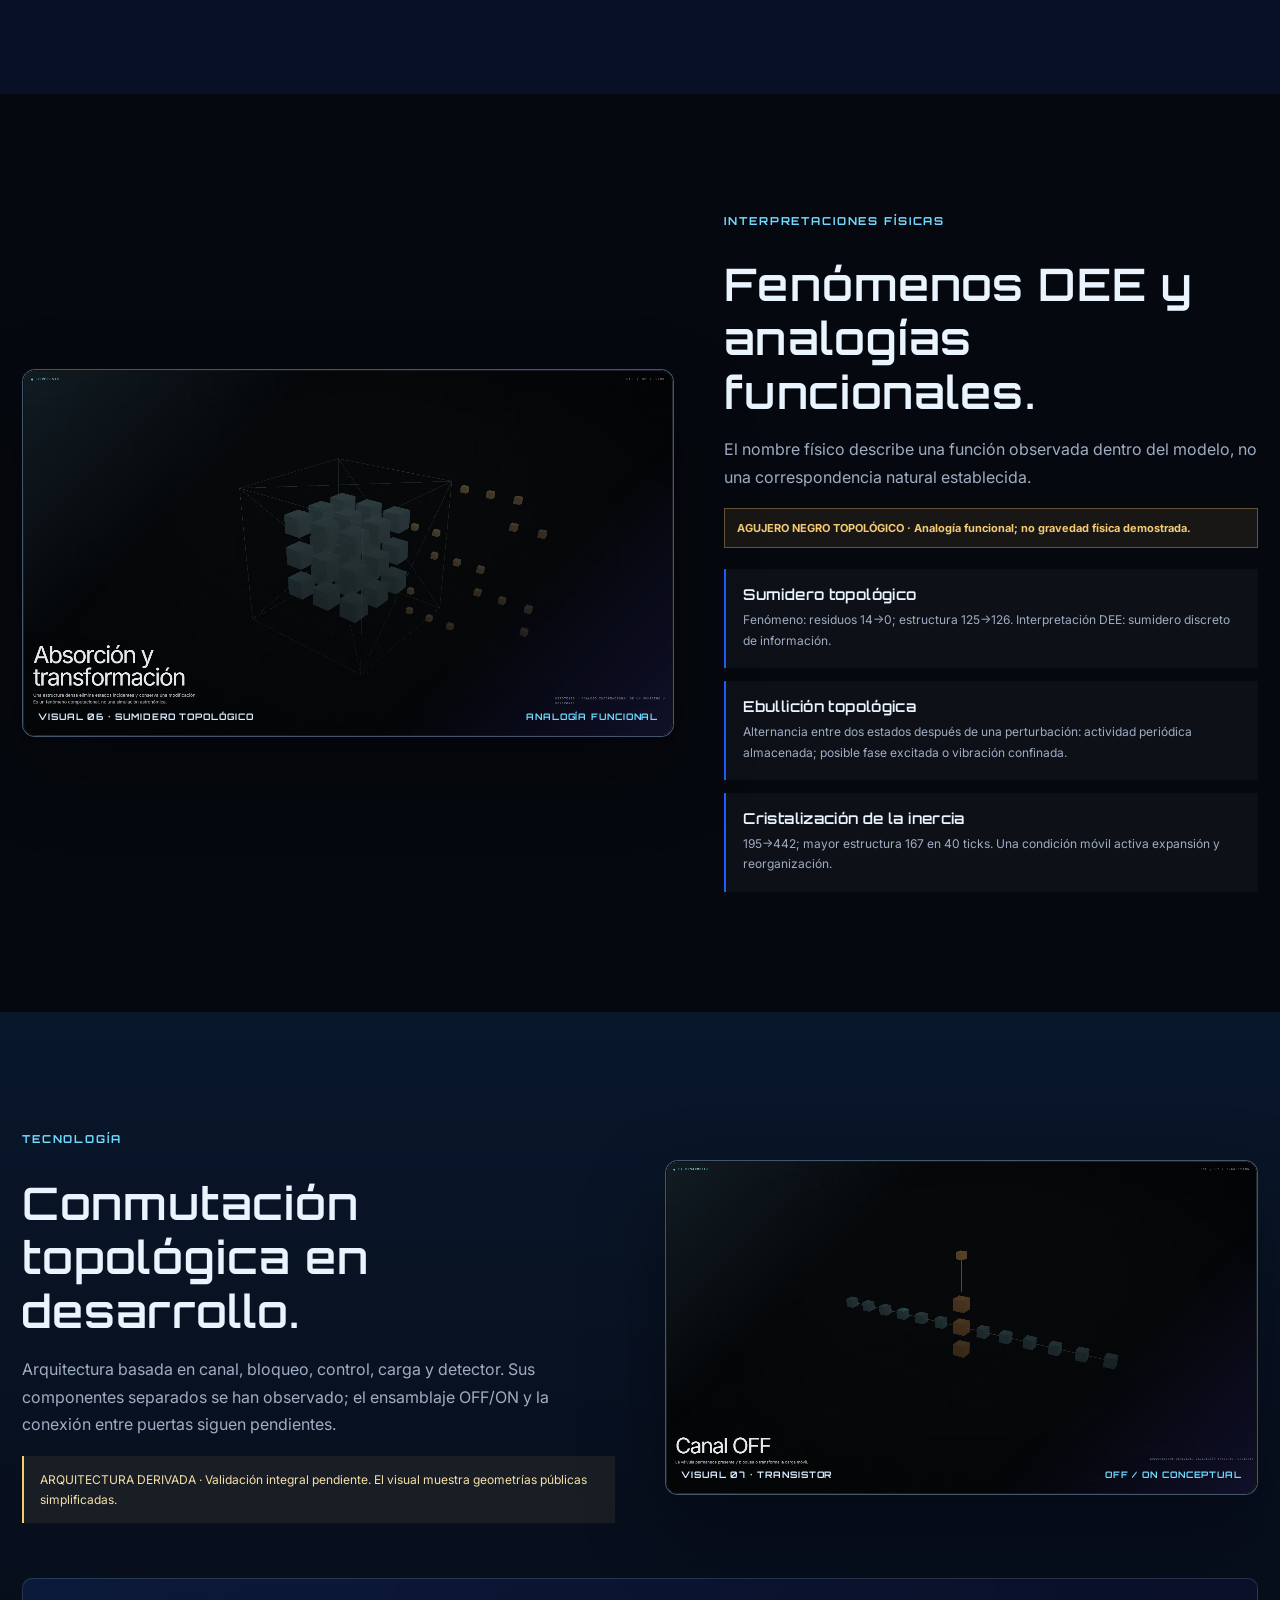
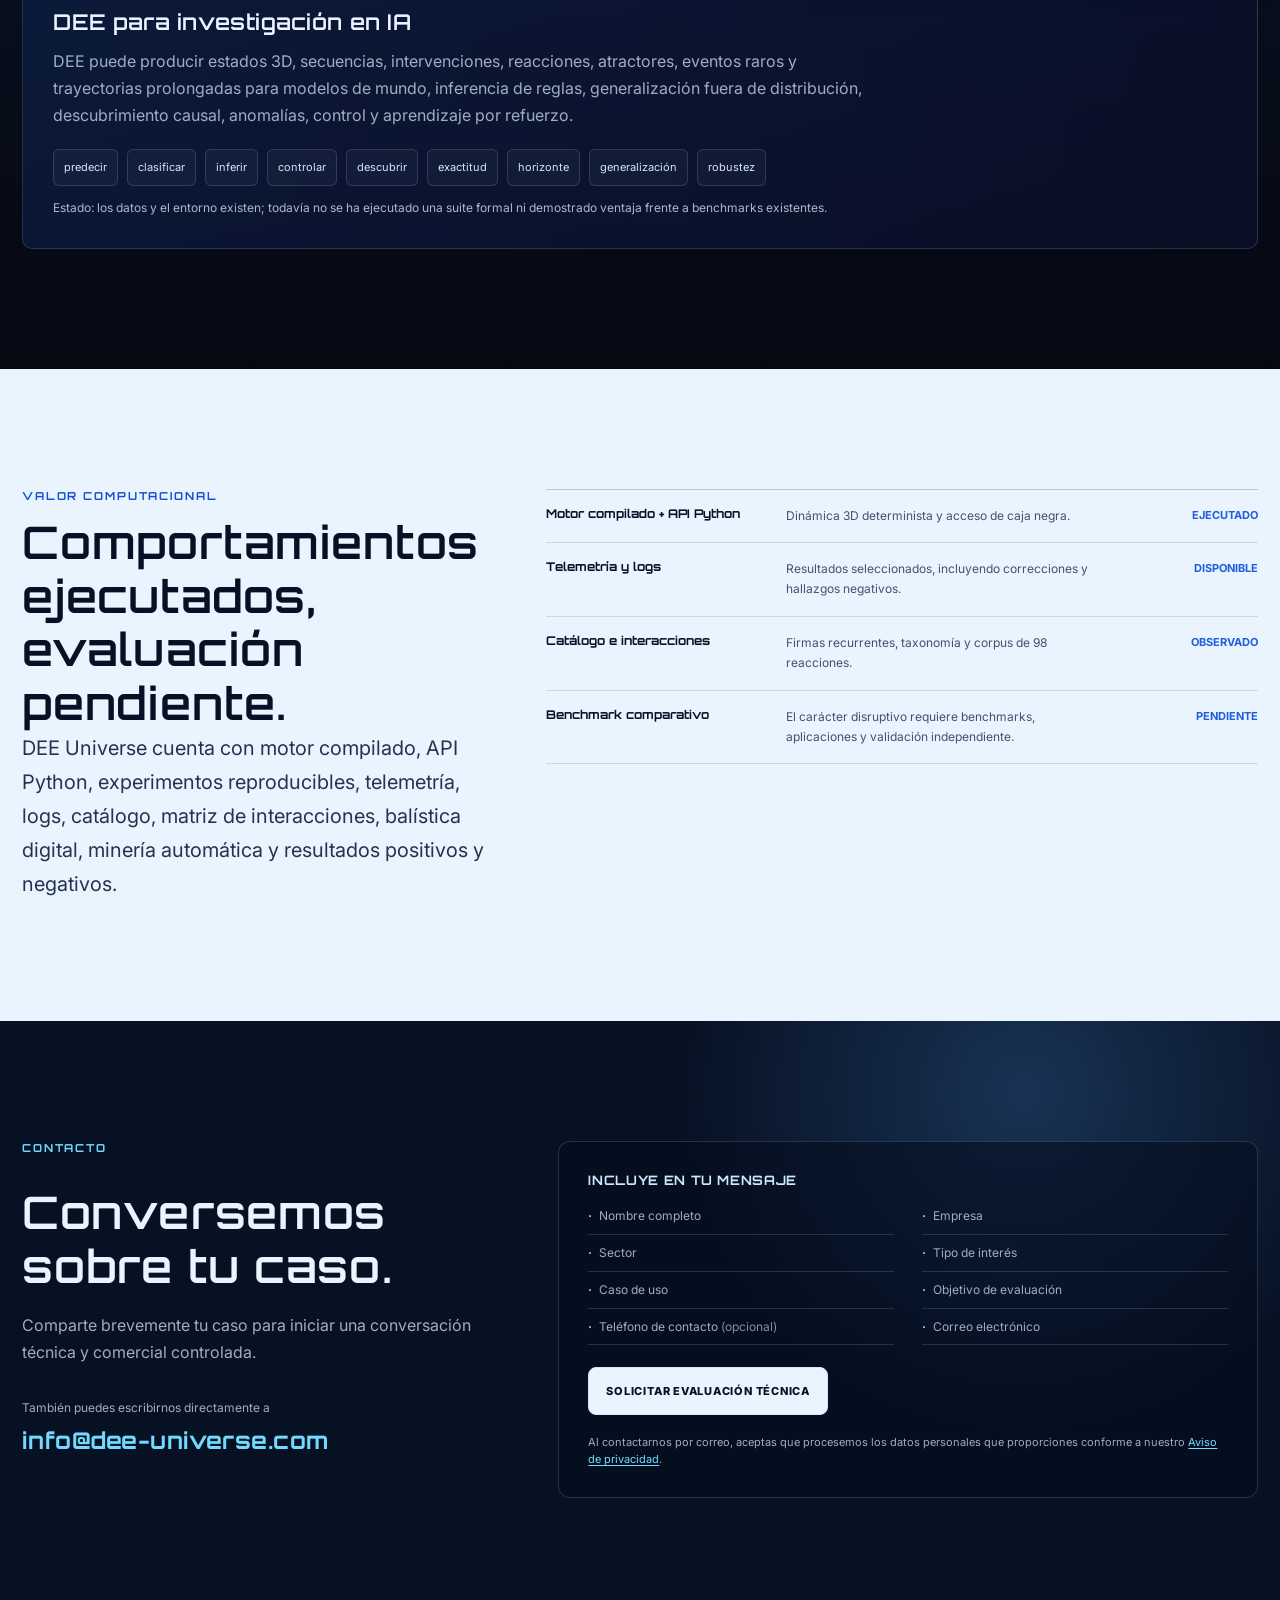
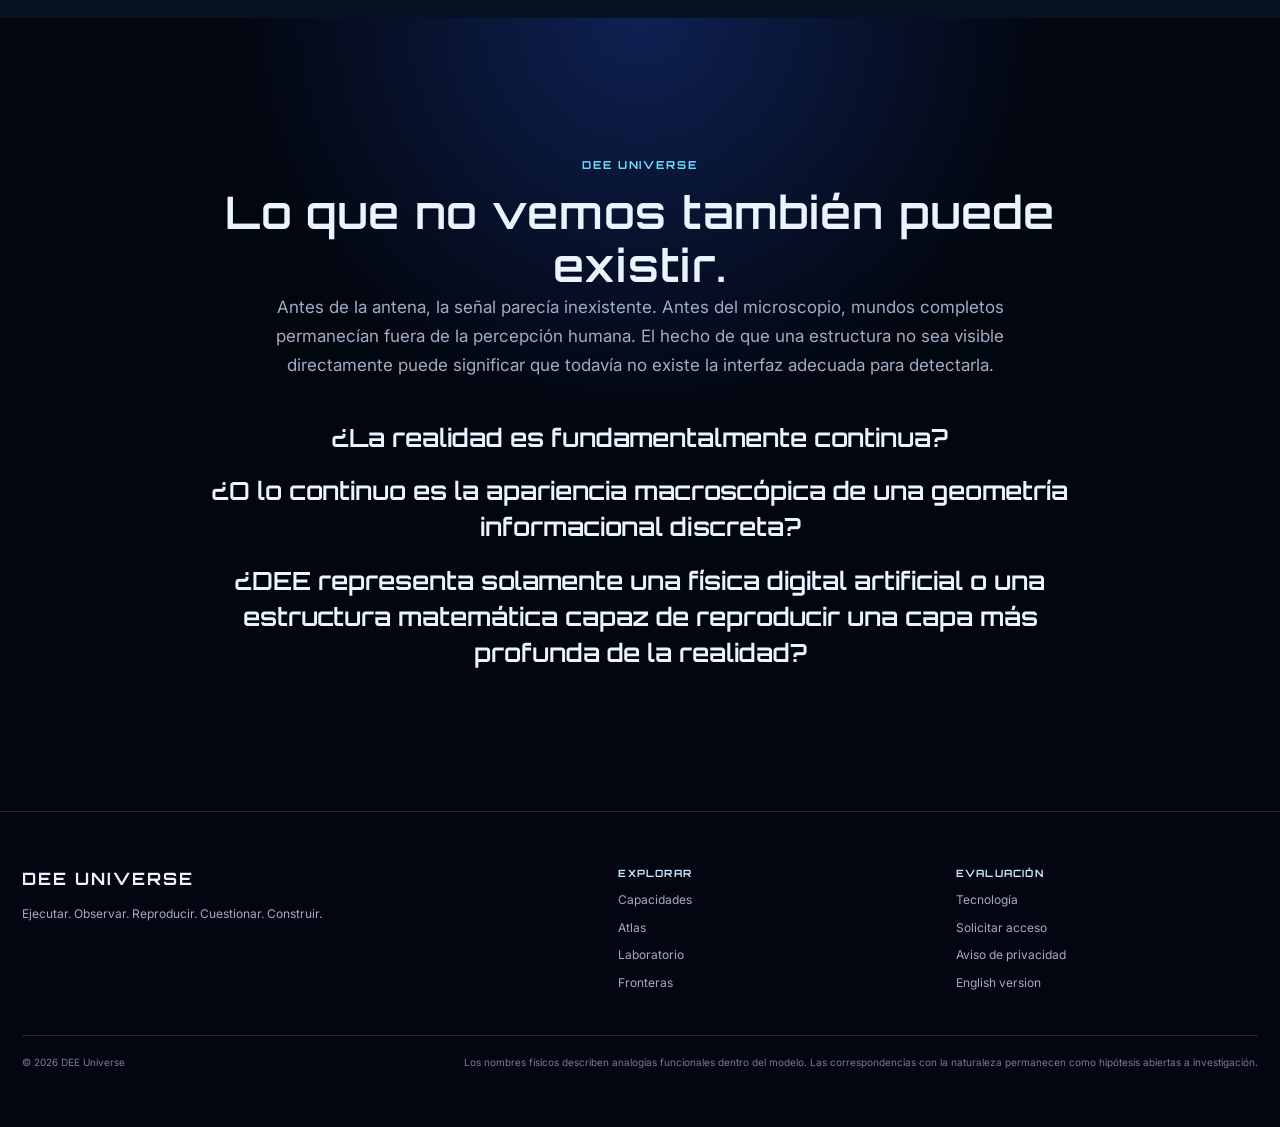
==== commit 8a7b26f7: "Add contact form with Resend" ====
--- a/indexES.html
+++ b/indexES.html
@@ -33,7 +33,7 @@
 
     <div class="header-actions">
       <a class="language-link" href="/home" lang="en" aria-label="View English version">EN</a>
-      <a class="privacy-link" href="/privacy.html">PRIVACIDAD</a>
+      <a class="privacy-link" href="/privacidad">PRIVACIDAD</a>
       <a class="access-header" href="#contact">SOLICITAR ACCESO</a>
       <button class="menu-toggle" type="button" aria-label="Abrir menú" aria-expanded="false" aria-controls="mobile-menu">
         <svg viewBox="0 0 24 24" aria-hidden="true"><path fill="currentColor" d="M3 6h18v2H3zm0 5h18v2H3zm0 5h18v2H3z"/></svg>
@@ -43,7 +43,7 @@
 
   <nav class="mobile-menu" id="mobile-menu" aria-label="Navegación móvil">
     <a href="#dee">DEE</a><a href="#capabilities">Capacidades</a><a href="#atlas">Atlas</a>
-    <a href="#laboratory">Laboratorio</a><a href="#frontiers">Fronteras</a><a href="#technology">Tecnología</a><a href="#contact">Contacto</a><a href="/privacy.html">Aviso de privacidad</a>
+    <a href="#laboratory">Laboratorio</a><a href="#frontiers">Fronteras</a><a href="#technology">Tecnología</a><a href="#contact">Contacto</a><a href="/privacidad">Aviso de privacidad</a>
   </nav>
 
   <main id="contenido">
@@ -187,14 +187,14 @@
     </section>
 
     <section class="section contact-section" id="contact" aria-labelledby="contact-title">
-      <div class="contact-layout"><div class="contact-info"><div class="eyebrow">Contacto</div><h2 id="contact-title">Conversemos sobre tu caso.</h2><p>Comparte brevemente tu caso para iniciar una conversación técnica y comercial controlada.</p><p class="contact-email-intro">También puedes escribirnos directamente a</p><a class="contact-email" href="mailto:info@dee-universe.com">info@dee-universe.com</a></div><div class="contact-direct"><h3>Incluye en tu mensaje</h3><ul><li>Nombre completo</li><li>Empresa</li><li>Sector</li><li>Tipo de interés</li><li>Caso de uso</li><li>Objetivo de evaluación</li><li>Teléfono de contacto <span>(opcional)</span></li><li>Correo electrónico</li></ul><a class="button button--solid" href="mailto:info@dee-universe.com?subject=Solicitud%20de%20evaluaci%C3%B3n%20t%C3%A9cnica">SOLICITAR EVALUACIÓN TÉCNICA</a><p class="contact-consent">Al contactarnos por correo, aceptas que procesemos los datos personales que proporciones conforme a nuestro <a href="/privacy.html">Aviso de privacidad</a>.</p></div>
+      <div class="contact-layout"><div class="contact-info"><div class="eyebrow">Contacto</div><h2 id="contact-title">Conversemos sobre tu caso.</h2><p>Comparte brevemente tu caso para iniciar una conversación técnica y comercial controlada.</p><p class="contact-email-intro">También puedes escribirnos directamente a</p><a class="contact-email" href="mailto:info@dee-universe.com">info@dee-universe.com</a></div><div class="contact-direct"><h3>Incluye en tu mensaje</h3><ul><li>Nombre completo</li><li>Empresa</li><li>Sector</li><li>Tipo de interés</li><li>Caso de uso</li><li>Objetivo de evaluación</li><li>Teléfono de contacto <span>(opcional)</span></li><li>Correo electrónico</li></ul><a class="button button--solid" href="mailto:info@dee-universe.com?subject=Solicitud%20de%20evaluaci%C3%B3n%20t%C3%A9cnica">SOLICITAR EVALUACIÓN TÉCNICA</a><p class="contact-consent">Al contactarnos por correo, aceptas que procesemos los datos personales que proporciones conforme a nuestro <a href="/privacidad">Aviso de privacidad</a>.</p></div>
       </div>
     </section>
 
     <section class="section closing" aria-labelledby="closing-title"><div class="closing-content"><div class="eyebrow">DEE Universe</div><h2 id="closing-title">Lo que no vemos también puede existir.</h2><p>Antes de la antena, la señal parecía inexistente. Antes del microscopio, mundos completos permanecían fuera de la percepción humana. El hecho de que una estructura no sea visible directamente puede significar que todavía no existe la interfaz adecuada para detectarla.</p><div class="closing-questions"><div>¿La realidad es fundamentalmente continua?</div><div>¿O lo continuo es la apariencia macroscópica de una geometría informacional discreta?</div><div>¿DEE representa solamente una física digital artificial o una estructura matemática capaz de reproducir una capa más profunda de la realidad?</div></div></div></section>
   </main>
 
-  <footer class="site-footer"><div class="footer-grid"><div><div class="footer-brand">DEE UNIVERSE</div><p>Ejecutar. Observar. Reproducir. Cuestionar. Construir.</p></div><div><div class="footer-title">EXPLORAR</div><div class="footer-links"><a href="#capabilities">Capacidades</a><a href="#atlas">Atlas</a><a href="#laboratory">Laboratorio</a><a href="#frontiers">Fronteras</a></div></div><div><div class="footer-title">EVALUACIÓN</div><div class="footer-links"><a href="#technology">Tecnología</a><a href="#contact">Solicitar acceso</a><a href="/privacy.html">Aviso de privacidad</a><a href="/home" lang="en">English version</a></div></div></div><div class="footer-bottom"><span>© 2026 DEE Universe</span><span>Los nombres físicos describen analogías funcionales dentro del modelo. Las correspondencias con la naturaleza permanecen como hipótesis abiertas a investigación.</span></div></footer>
+  <footer class="site-footer"><div class="footer-grid"><div><div class="footer-brand">DEE UNIVERSE</div><p>Ejecutar. Observar. Reproducir. Cuestionar. Construir.</p></div><div><div class="footer-title">EXPLORAR</div><div class="footer-links"><a href="#capabilities">Capacidades</a><a href="#atlas">Atlas</a><a href="#laboratory">Laboratorio</a><a href="#frontiers">Fronteras</a></div></div><div><div class="footer-title">EVALUACIÓN</div><div class="footer-links"><a href="#technology">Tecnología</a><a href="#contact">Solicitar acceso</a><a href="/privacidad">Aviso de privacidad</a><a href="/home" lang="en">English version</a></div></div></div><div class="footer-bottom"><span>© 2026 DEE Universe</span><span>Los nombres físicos describen analogías funcionales dentro del modelo. Las correspondencias con la naturaleza permanecen como hipótesis abiertas a investigación.</span></div></footer>
 
   <dialog class="modal" id="video-dialog" aria-label="Video ampliado"><button class="modal-close" type="button" data-modal-close aria-label="Cerrar video">×</button><video controls loop playsinline></video></dialog>
   <script src="dee-universe.js"></script>
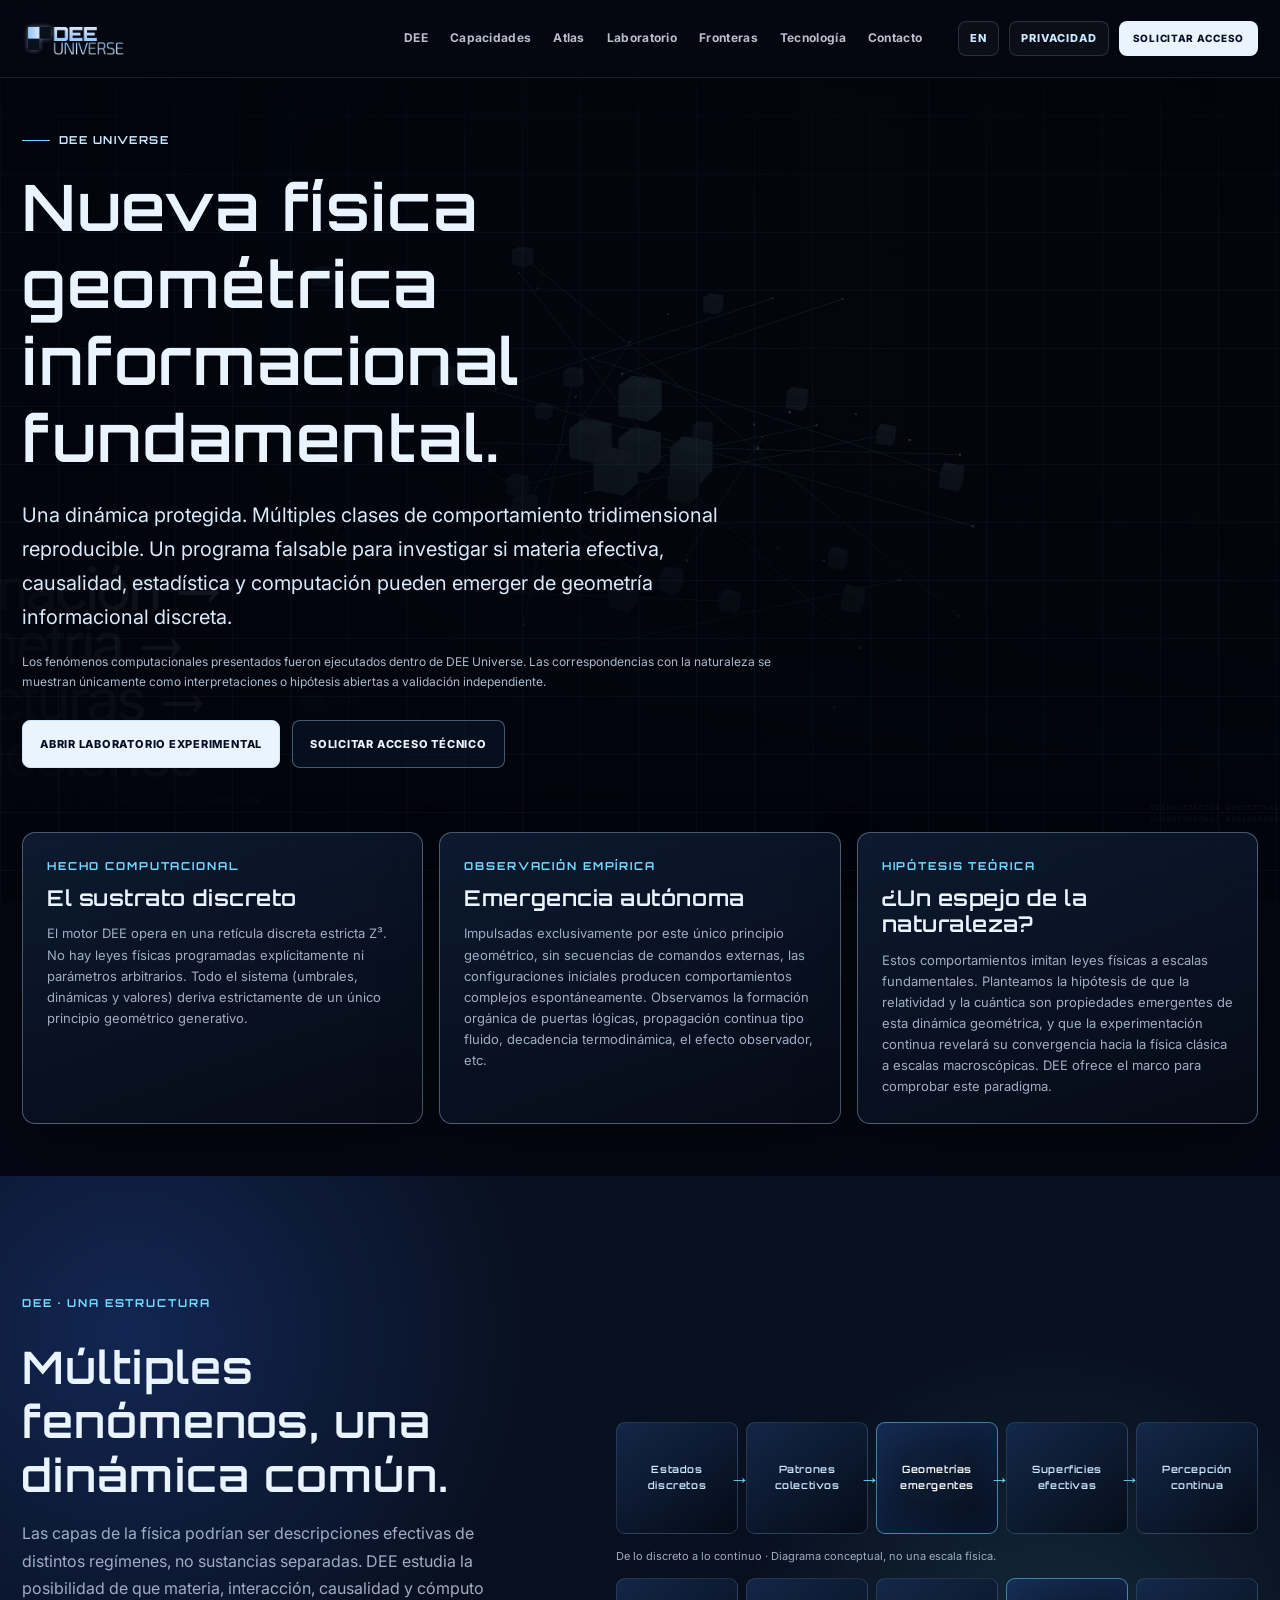
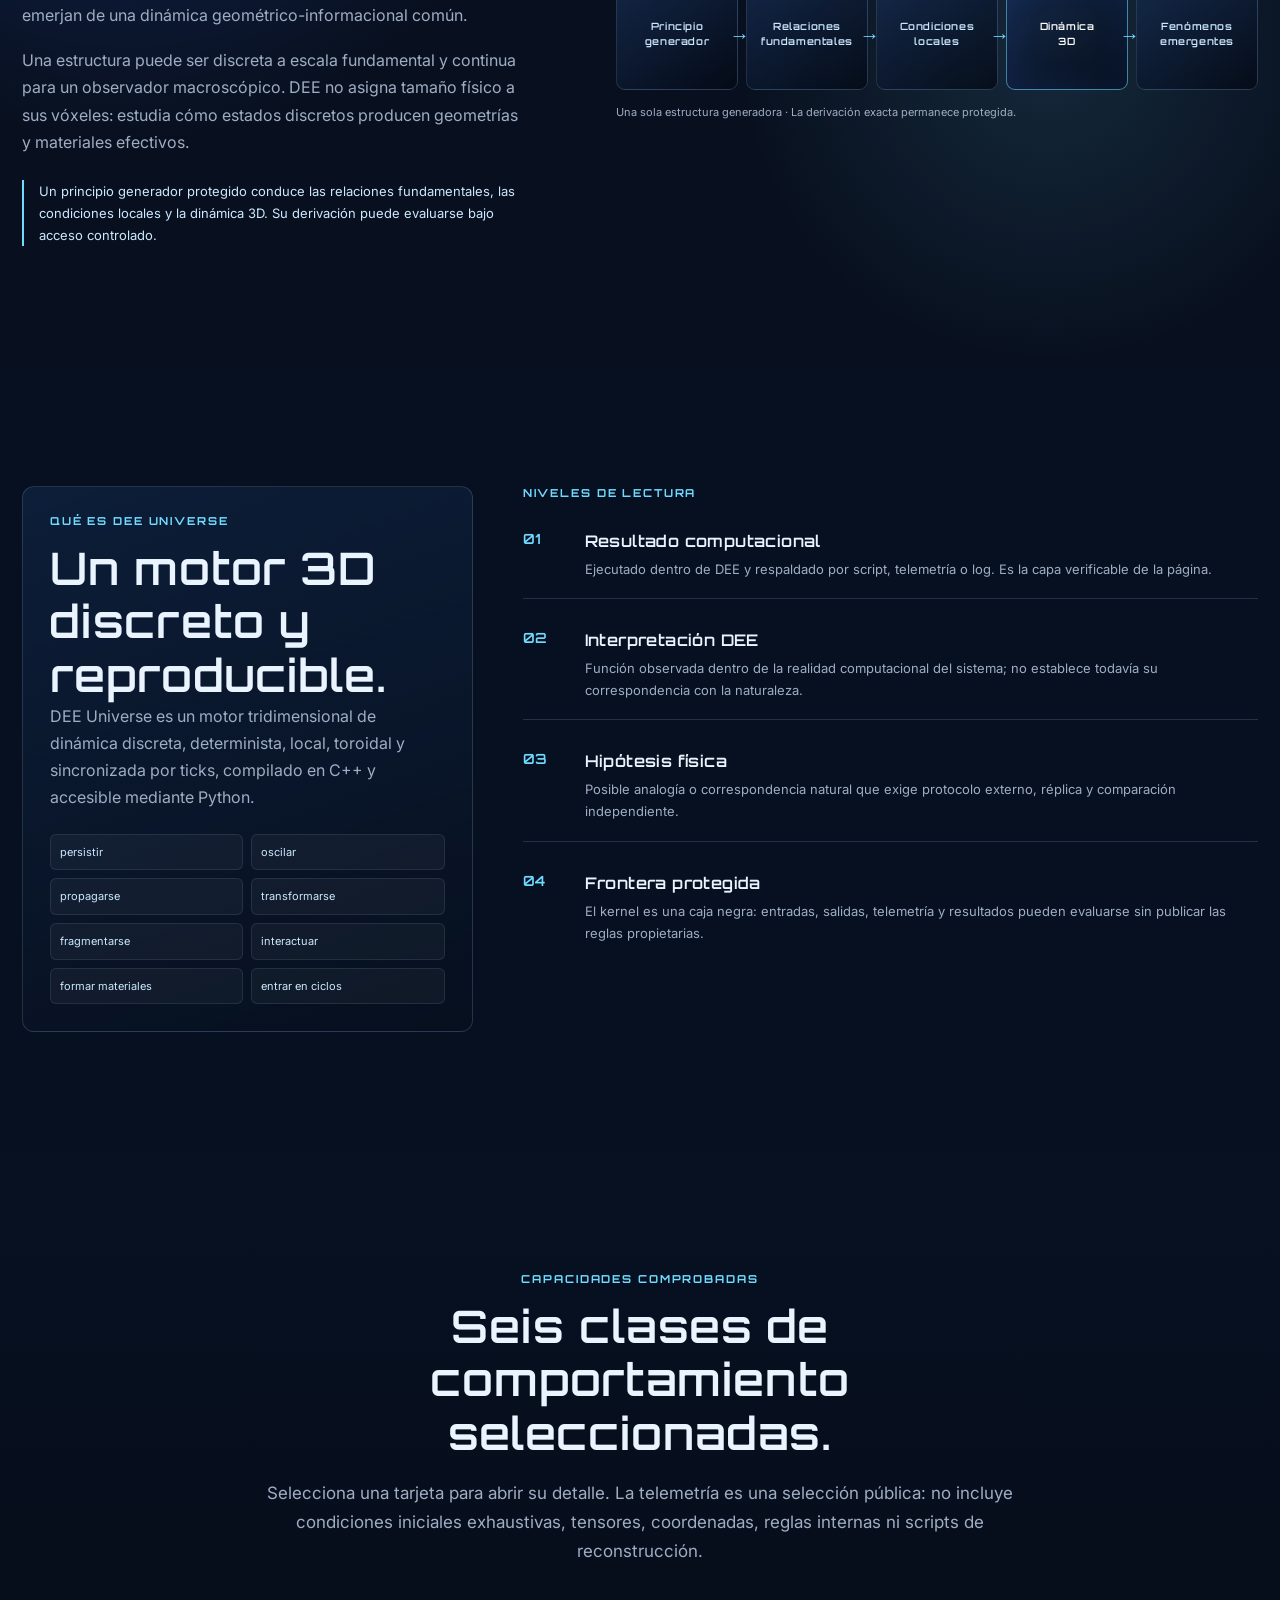
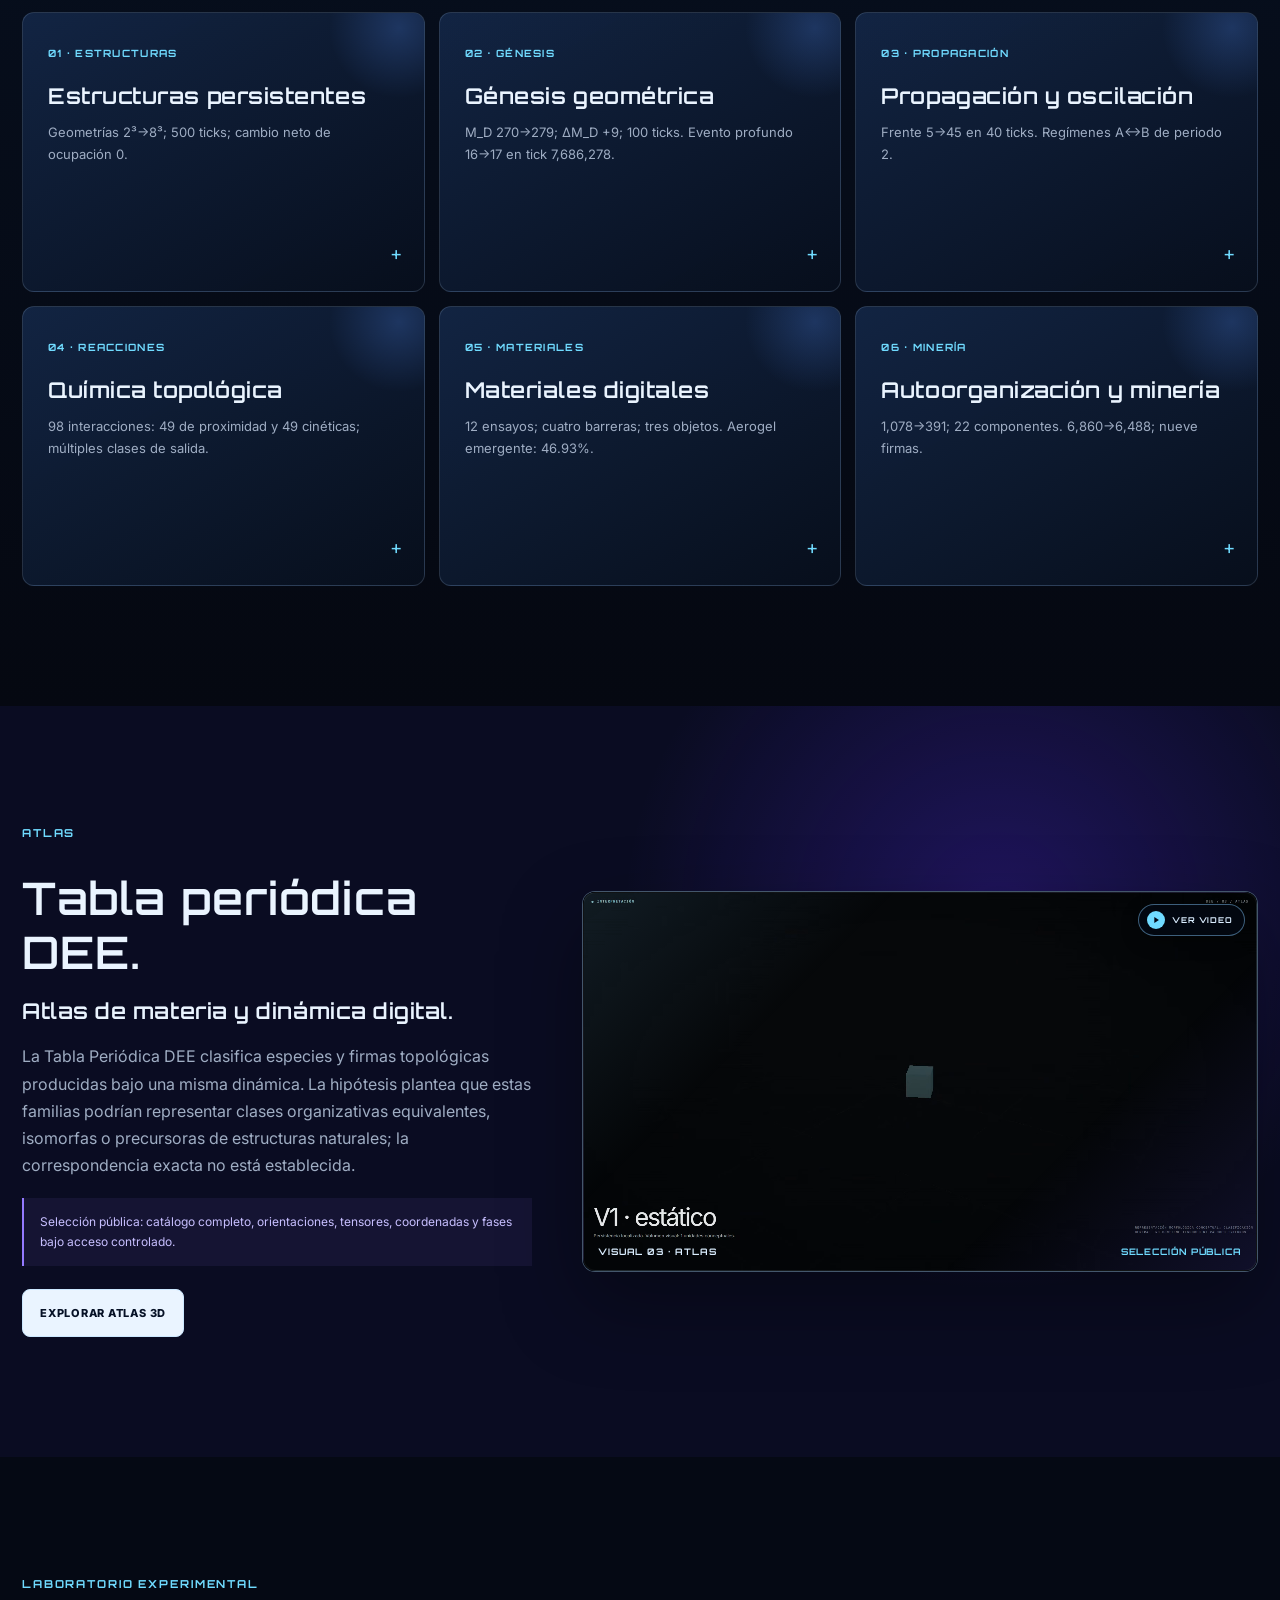
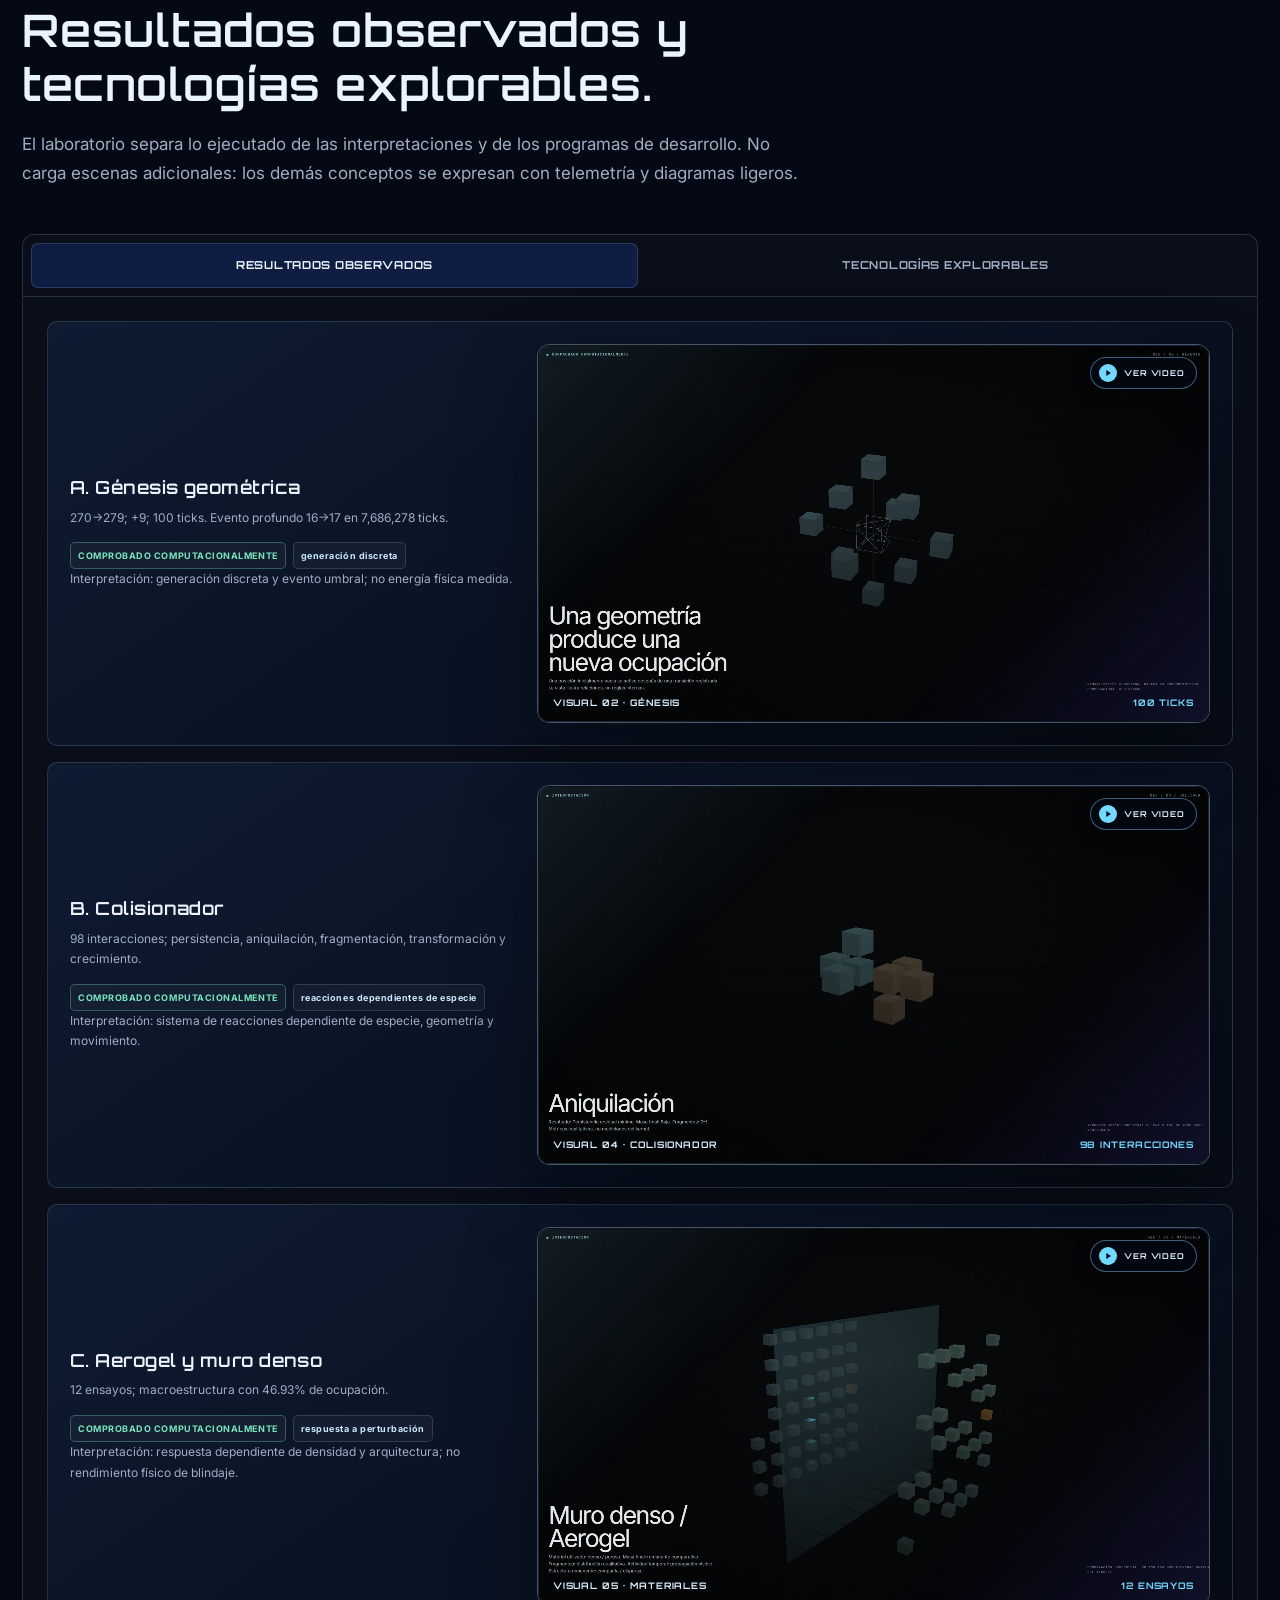
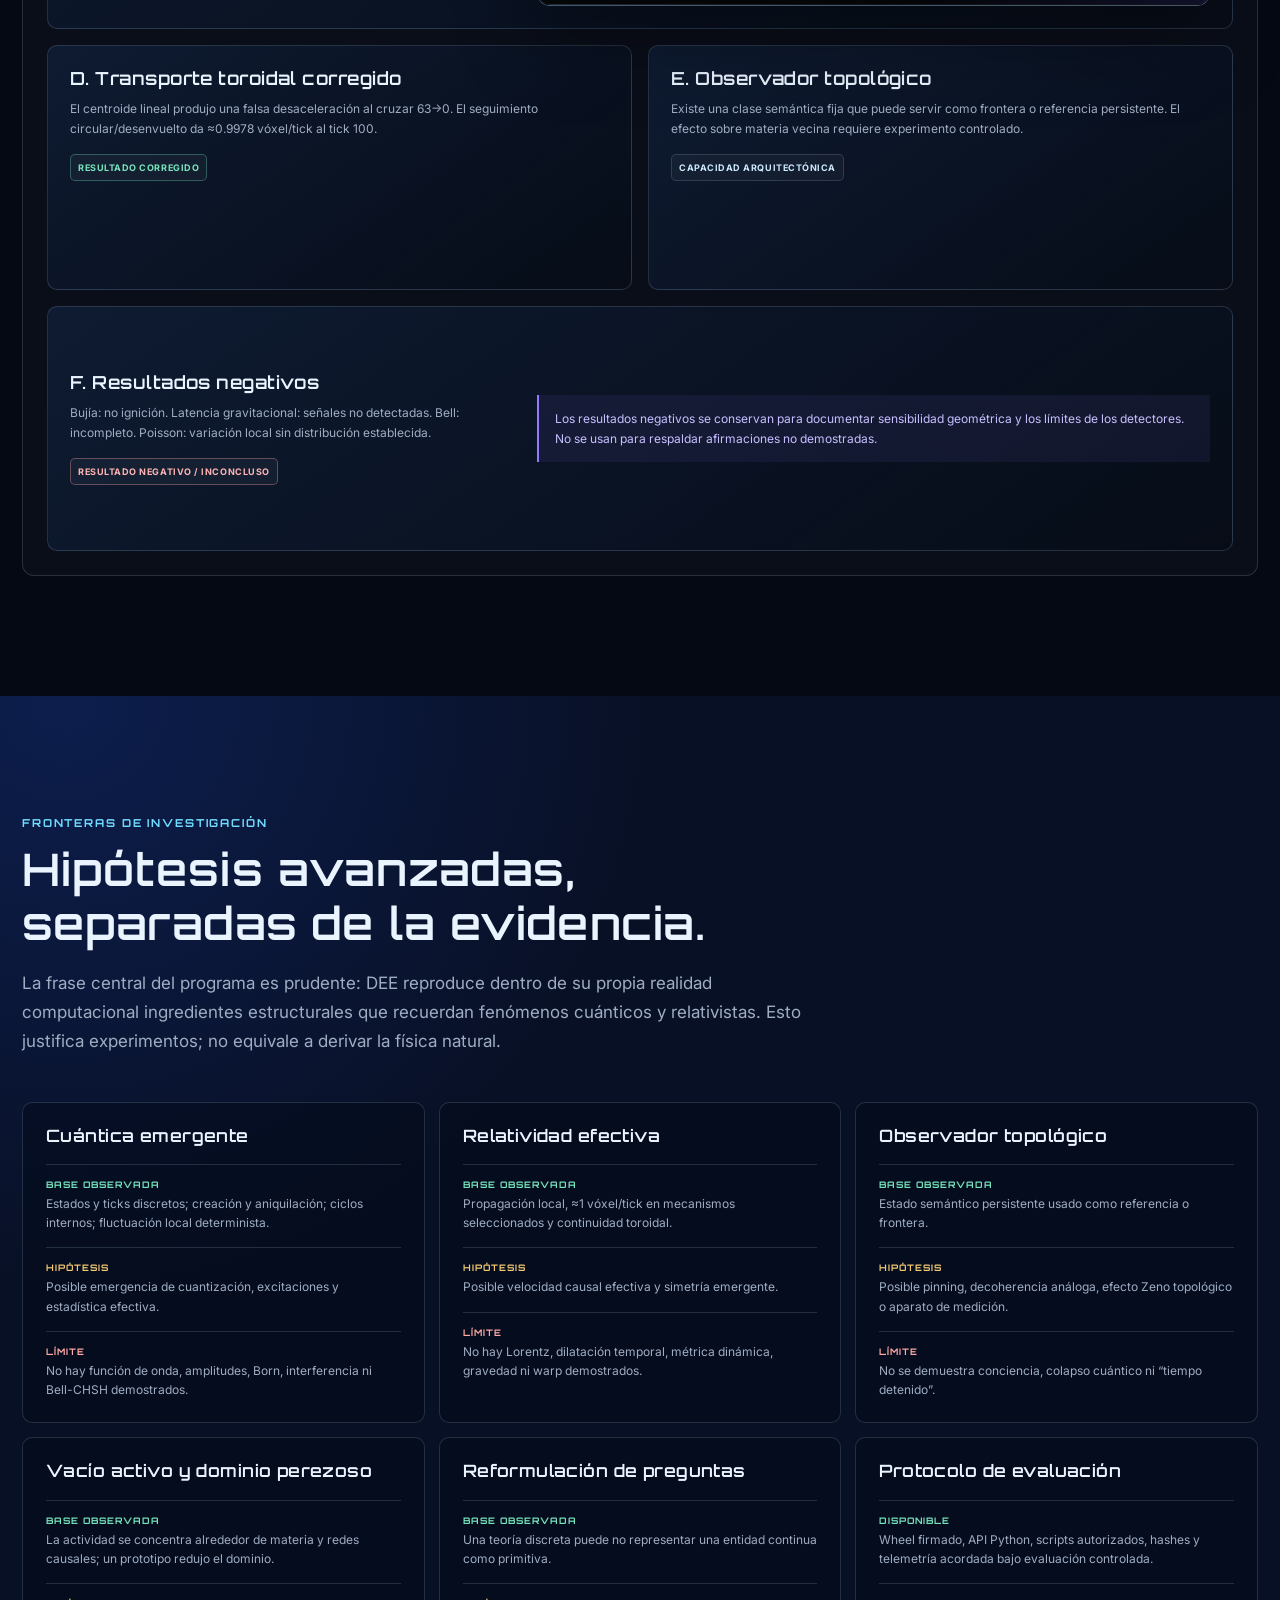
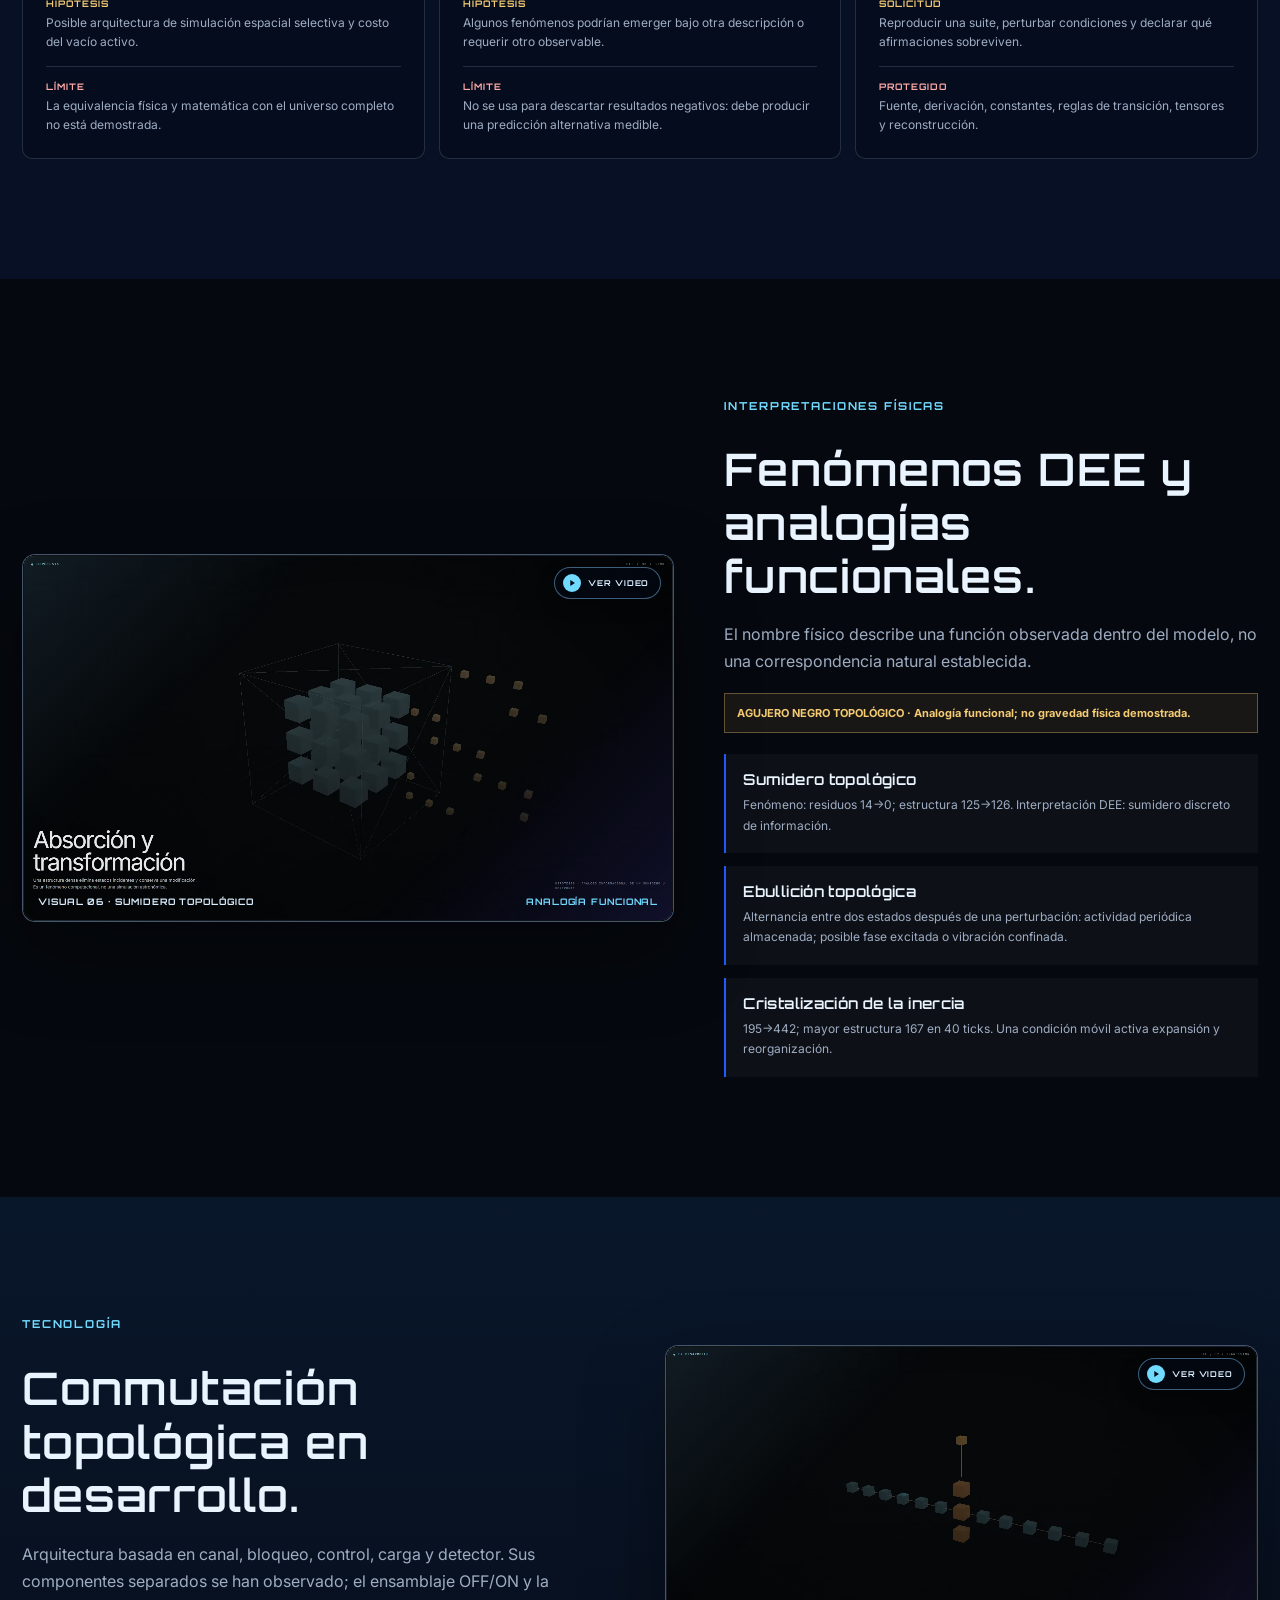
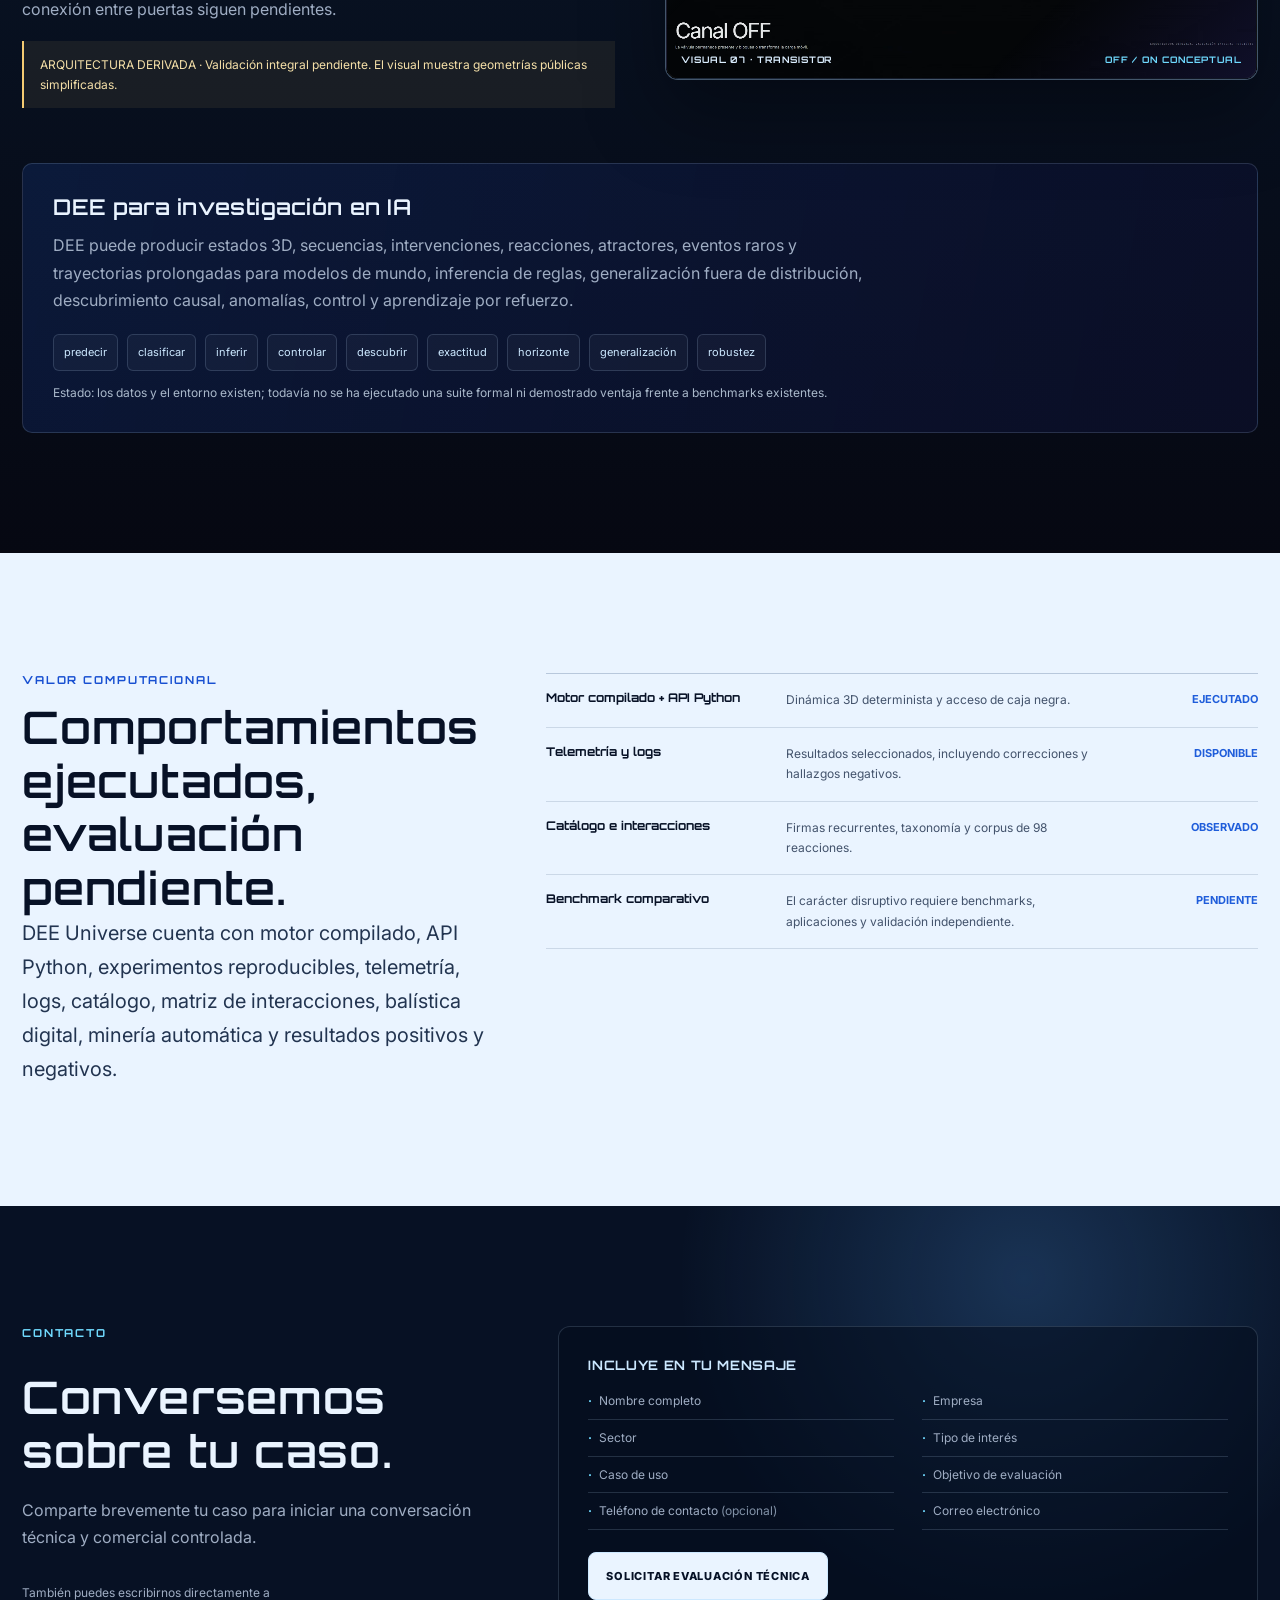
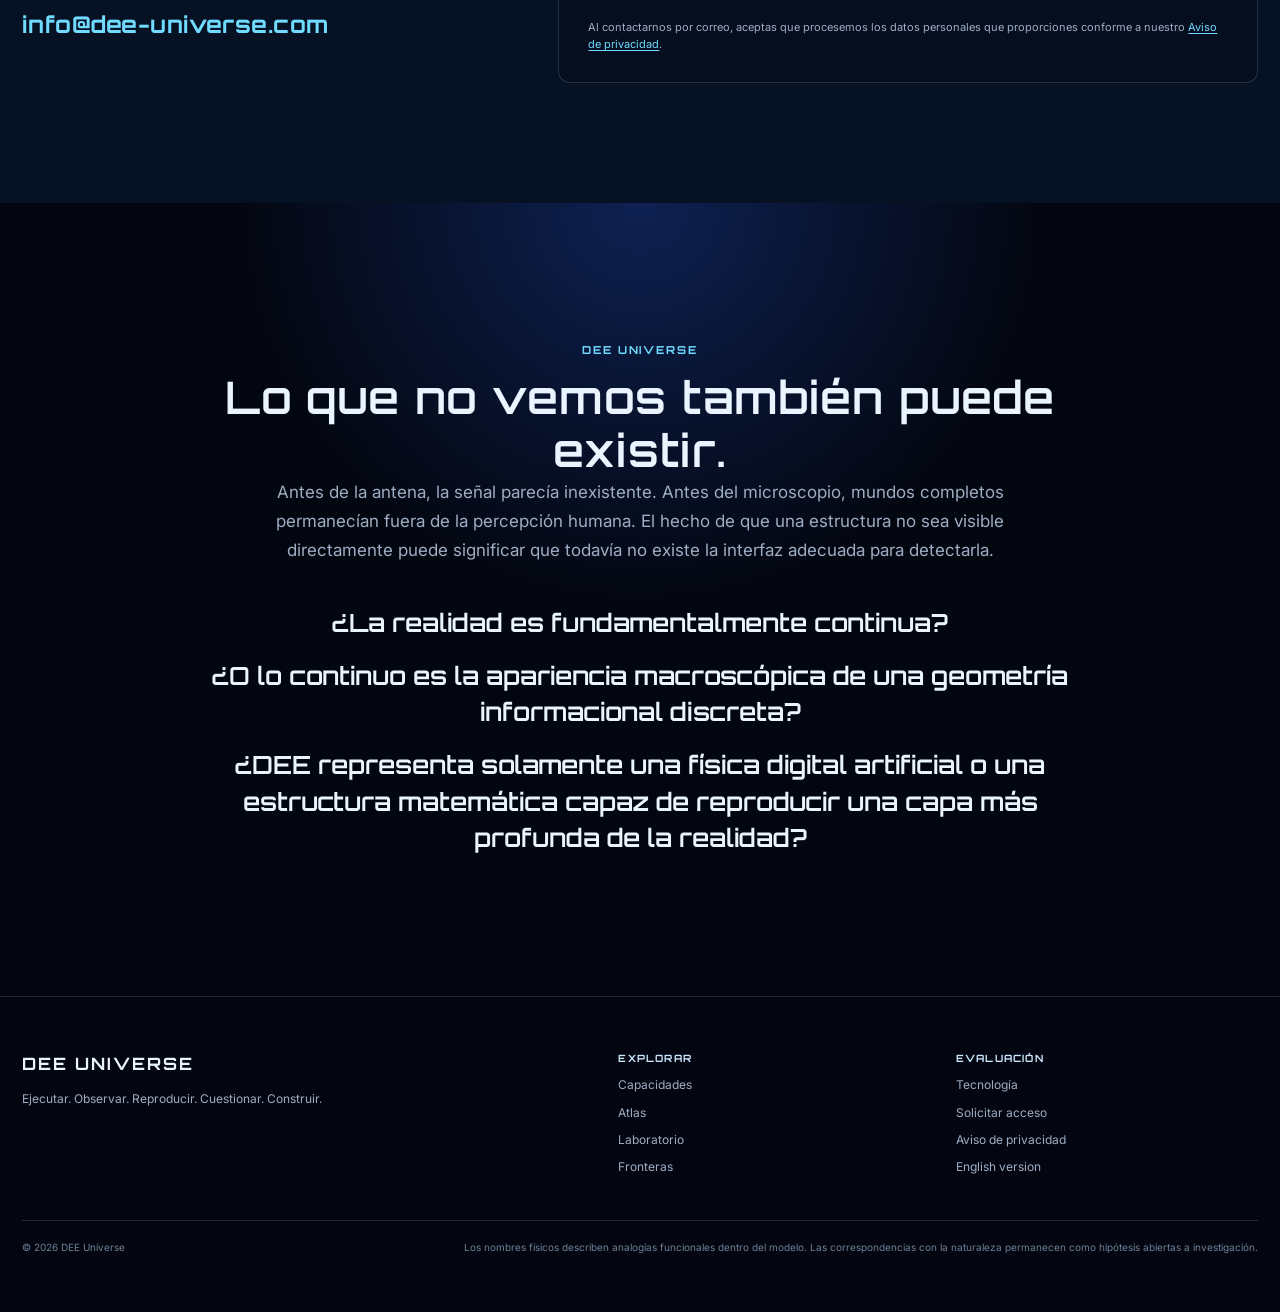
==== commit b1d73163: "Cambios de interfaz video" ====
--- a/indexES.html
+++ b/indexES.html
@@ -63,12 +63,22 @@
           <a class="button" href="#contact">SOLICITAR ACCESO TÉCNICO</a>
         </div>
       </div>
-      <div class="telemetry" aria-label="Telemetría seleccionada">
-        <div class="telemetry-item"><strong>98</strong><span>interacciones controladas</span></div>
-        <div class="telemetry-item"><strong>12</strong><span>ensayos balísticos digitales</span></div>
-        <div class="telemetry-item"><strong>9</strong><span>firmas recurrentes minadas</span></div>
-        <div class="telemetry-item"><strong>7.68 M</strong><span>ticks en prueba profunda</span></div>
-        <div class="telemetry-item"><strong>0.9978</strong><span>vóxel/tick toroidal corregido</span></div>
+      <div class="thesis-cards" aria-label="Del hecho computacional a la hipótesis teórica">
+        <article class="thesis-card">
+          <span class="eyebrow">Hecho computacional</span>
+          <h3>El sustrato discreto</h3>
+          <p>El motor DEE opera en una retícula discreta estricta Z³. No hay leyes físicas programadas explícitamente ni parámetros arbitrarios. Todo el sistema (umbrales, dinámicas y valores) deriva estrictamente de un único principio geométrico generativo.</p>
+        </article>
+        <article class="thesis-card">
+          <span class="eyebrow">Observación empírica</span>
+          <h3>Emergencia autónoma</h3>
+          <p>Impulsadas exclusivamente por este único principio geométrico, sin secuencias de comandos externas, las configuraciones iniciales producen comportamientos complejos espontáneamente. Observamos la formación orgánica de puertas lógicas, propagación continua tipo fluido, decadencia termodinámica, el efecto observador, etc.</p>
+        </article>
+        <article class="thesis-card">
+          <span class="eyebrow">Hipótesis teórica</span>
+          <h3>¿Un espejo de la naturaleza?</h3>
+          <p>Estos comportamientos imitan leyes físicas a escalas fundamentales. Planteamos la hipótesis de que la relatividad y la cuántica son propiedades emergentes de esta dinámica geométrica, y que la experimentación continua revelará su convergencia hacia la física clásica a escalas macroscópicas. DEE ofrece el marco para comprobar este paradigma.</p>
+        </article>
       </div>
     </section>
 
--- a/dee-universe.css
+++ b/dee-universe.css
@@ -131,10 +131,11 @@
 .button--solid:hover { background: white; color: #061126; box-shadow: 0 12px 30px rgba(135,197,255,.18); }
 .button:disabled { cursor: wait; opacity: .72; transform: none; }
 
-.telemetry { position: relative; z-index: 1; display: grid; grid-template-columns: repeat(5, minmax(0, 1fr)); gap: 1px; width: 100%; margin-top: 64px; border: 1px solid var(--line); background: var(--line); }
-.telemetry-item { min-height: 105px; padding: 18px; background: rgba(7,14,28,.76); }
-.telemetry-item strong { display: block; color: var(--paper); font: 600 clamp(20px, 2.2vw, 30px)/1 Orbitron, sans-serif; }
-.telemetry-item span { display: block; margin-top: 9px; color: var(--muted); font-size: 11px; line-height: 1.35; }
+.thesis-cards { position: relative; z-index: 1; display: grid; grid-template-columns: repeat(3, minmax(0, 1fr)); gap: 16px; width: 100%; margin-top: 64px; padding-inline: max(22px, calc((100vw - var(--max)) / 2)); }
+.thesis-card { display: grid; align-content: start; gap: 12px; padding: 26px 24px; border: 1px solid var(--line-bright); border-radius: 13px; background: linear-gradient(160deg, rgba(16,32,58,.78), rgba(6,12,23,.72)); box-shadow: 0 24px 60px rgba(0,0,0,.28); }
+.thesis-card .eyebrow { margin-bottom: 0; }
+.thesis-card h3 { font-size: clamp(18px, 1.7vw, 22px); }
+.thesis-card p { color: var(--muted); font-size: 13px; line-height: 1.62; }
 
 .gradient-section { background: radial-gradient(circle at 10% 20%, rgba(54,111,255,.23), transparent 31%), radial-gradient(circle at 82% 60%, rgba(112,219,255,.12), transparent 27%), var(--ink-2); }
 .one-structure { display: grid; grid-template-columns: .88fr 1.12fr; align-items: center; gap: clamp(35px, 7vw, 110px); }
@@ -180,6 +181,9 @@
 .visual-frame { position: relative; overflow: hidden; border: 1px solid var(--line-bright); border-radius: 13px; background: #020817; box-shadow: 0 32px 80px rgba(0,0,0,.35); }
 .visual-frame.is-expandable { cursor: zoom-in; }
 .visual-frame.is-expandable:focus-visible { outline: 2px solid var(--cyan); outline-offset: 4px; }
+.visual-frame.is-expandable .play-hint { position: absolute; top: 12px; right: 12px; z-index: 3; display: inline-flex; align-items: center; gap: 7px; padding: 6px 11px 6px 8px; border: 1px solid rgba(134,205,255,.45); border-radius: 999px; background: rgba(4,10,21,.68); -webkit-backdrop-filter: blur(6px); backdrop-filter: blur(6px); color: #dbeeff; font: 700 8px/1 Orbitron, sans-serif; letter-spacing: .11em; pointer-events: none; box-shadow: 0 6px 18px rgba(0,0,0,.3); }
+.visual-frame.is-expandable .play-hint::before { content: ''; width: 18px; height: 18px; border-radius: 50%; background: var(--cyan) url("data:image/svg+xml,%3Csvg xmlns='http://www.w3.org/2000/svg' viewBox='0 0 24 24' fill='%23020817'%3E%3Cpath d='M8 5v14l11-7z'/%3E%3C/svg%3E") center/10px no-repeat; flex: 0 0 auto; }
+.visual-frame.is-expandable:hover .play-hint { border-color: var(--cyan); }
 .visual-frame::after { content: ''; position: absolute; inset: 0; z-index: 1; pointer-events: none; border: 1px solid rgba(255,255,255,.06); border-radius: inherit; background: linear-gradient(135deg, rgba(134,205,255,.12), transparent 30%, transparent 70%, rgba(99,83,255,.14)); }
 .visual-frame video { width: 100%; aspect-ratio: 16/9; object-fit: cover; background: #020817; }
 .visual-meta { position: absolute; left: 15px; right: 15px; bottom: 13px; z-index: 2; display: flex; justify-content: space-between; gap: 10px; color: #dbeeff; font: 700 9px/1.3 Orbitron, sans-serif; letter-spacing: .1em; }
@@ -303,13 +307,13 @@
   .system-grid, .atlas-layout, .interpretation-layout, .technology-layout, .value-grid { gap: 38px; }
   .contact-layout { gap: 44px; }
   .capability-grid, .frontier-grid { grid-template-columns: repeat(2, minmax(0, 1fr)); }
-  .telemetry { grid-template-columns: repeat(5, minmax(0, 1fr)); }
 }
 
 @media (max-width: 920px) {
   :root { --header: 70px; }
   .site-header { padding-right: 20px; padding-left: 20px; }
   .main-nav { display: none; }
+  .header-actions { margin-left: auto; }
   .menu-toggle { display: inline-flex; }
   .mobile-menu { position: fixed; inset: var(--header) 0 auto; z-index: 99; display: grid; grid-template-columns: repeat(2, minmax(0, 1fr)); gap: 0 14px; padding: 14px 20px 18px; border-bottom: 1px solid var(--line); background: #050a16; transform: translateY(-130%); transition: transform .24s ease; box-shadow: 0 25px 45px rgba(0,0,0,.3); }
   .mobile-menu.is-open { transform: translateY(0); }
@@ -317,8 +321,8 @@
   .section { padding-top: 96px; padding-bottom: 96px; }
   .hero { padding-top: calc(var(--header) + 46px); }
   .hero-content { width: min(100%, 780px); }
-  .telemetry { grid-template-columns: repeat(3, minmax(0, 1fr)); margin-top: 46px; }
-  .telemetry-item:nth-last-child(-n + 2) { grid-column: span 1; }
+  .thesis-cards { gap: 12px; margin-top: 46px; }
+  .thesis-card { padding: 22px 20px; }
   .one-structure, .system-grid, .atlas-layout, .interpretation-layout, .technology-layout, .value-grid, .contact-layout { grid-template-columns: 1fr; gap: 38px; }
   .one-structure > div:first-child, .atlas-copy { order: -1; }
   .visual-frame { max-width: 780px; }
@@ -340,8 +344,7 @@
   .hero-scrim { background: linear-gradient(90deg, rgba(2,5,13,.88), rgba(2,5,13,.67)), linear-gradient(0deg, rgba(2,5,13,.96), transparent 56%); }
   .hero-actions, .button-row { display: grid; grid-template-columns: 1fr; }
   .button { width: 100%; }
-  .telemetry { grid-template-columns: repeat(2, 1fr); margin-top: 37px; }
-  .telemetry-item:last-child { grid-column: span 2; }
+  .thesis-cards { grid-template-columns: 1fr; margin-top: 37px; }
   .one-structure, .system-grid, .atlas-layout, .interpretation-layout, .technology-layout, .value-grid, .contact-layout { grid-template-columns: 1fr; gap: 34px; }
   .one-structure > div:first-child, .atlas-copy { order: -1; }
   .flow-diagram { grid-template-columns: 1fr; gap: 18px; }
@@ -371,8 +374,6 @@
   .brand-copy strong { font-size: 10px; }
   .language-link { padding: 0 8px; }
   .privacy-link { padding: 0 8px; font-size: 10px; }
-  .telemetry { grid-template-columns: 1fr; }
-  .telemetry-item:last-child { grid-column: auto; }
   .spec-list { grid-template-columns: 1fr; }
   .site-header { gap: 8px; padding-right: 14px; padding-left: 14px; }
   .brand { gap: 7px; }
@@ -380,6 +381,7 @@
   .brand-logo { width: 116px; height: 41px; }
   .header-actions { gap: 6px; }
   .hero-content { padding-right: 18px; padding-left: 18px; }
+  .thesis-cards { padding-right: 18px; padding-left: 18px; }
   .section { padding-right: 18px; padding-left: 18px; }
   .visual-meta { right: 11px; left: 11px; font-size: 8px; }
   .contact-direct, .spec-panel, .ai-strip { padding: 16px; }
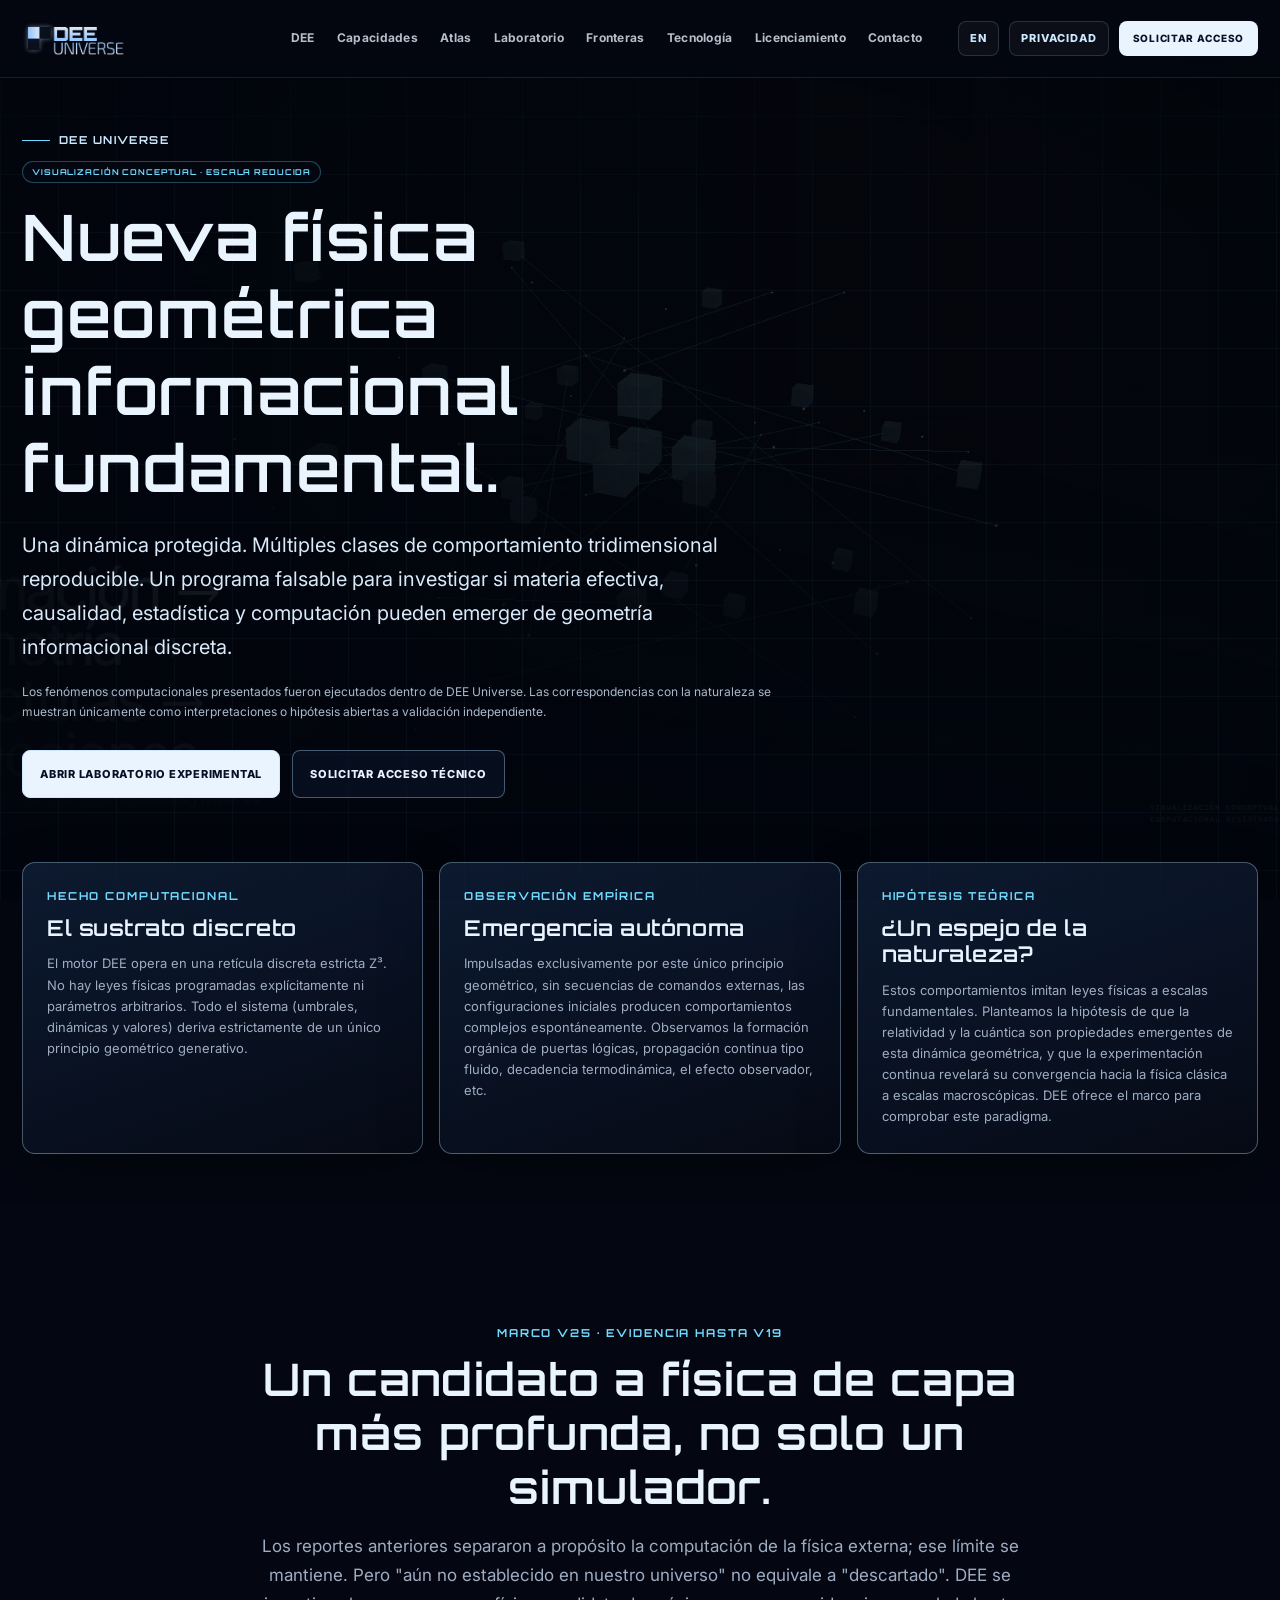
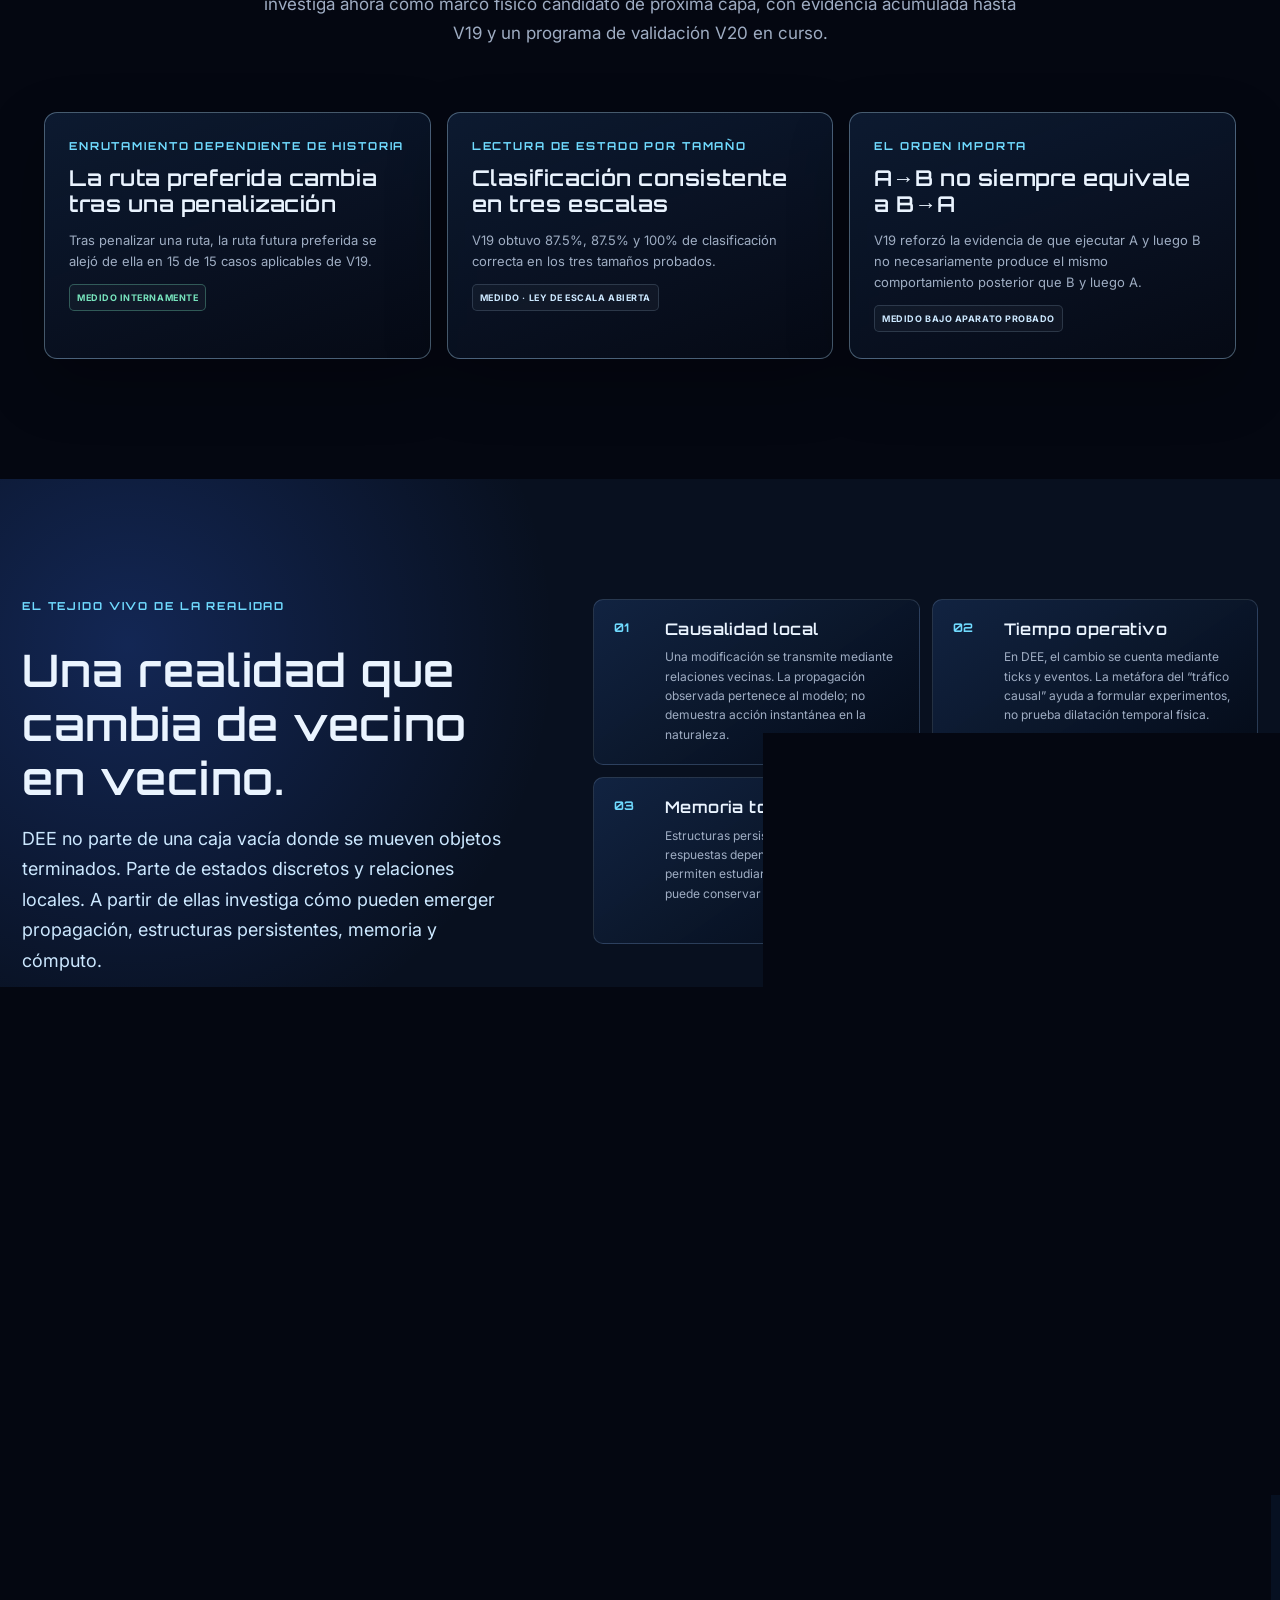
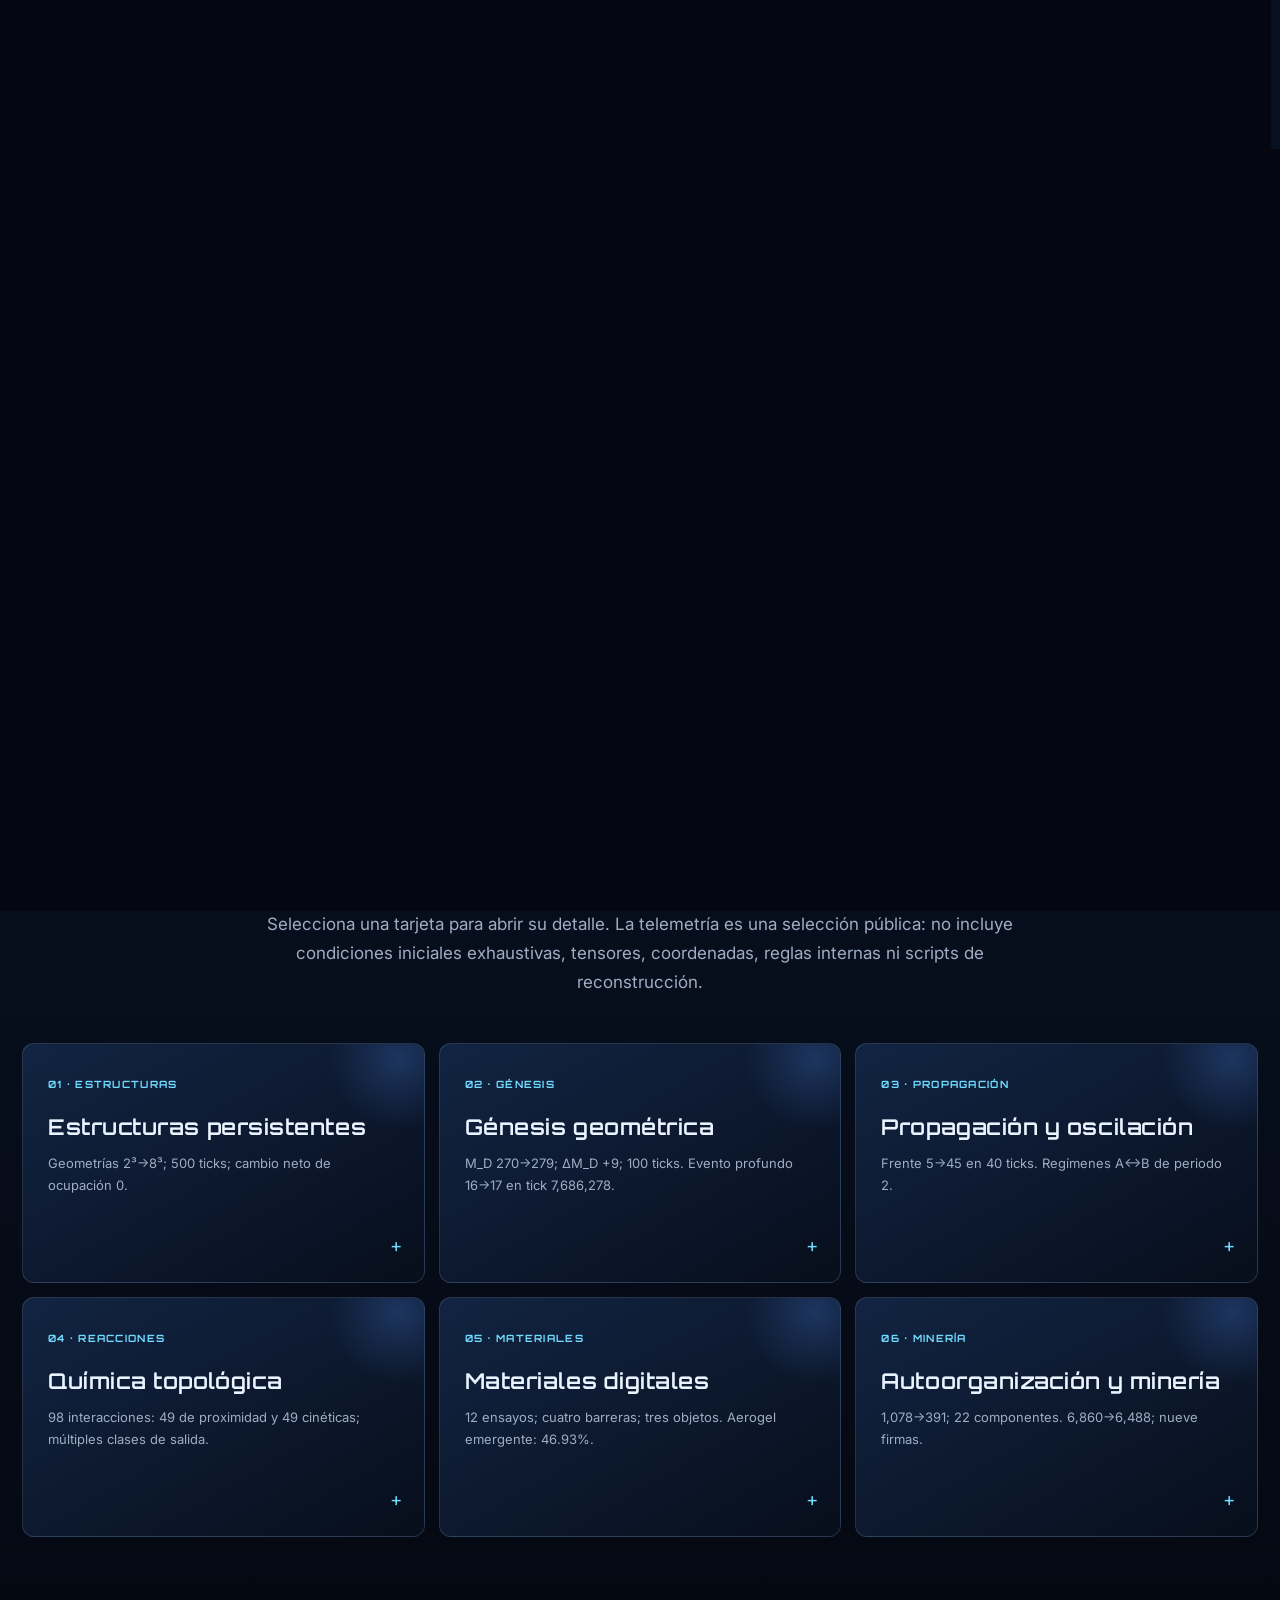
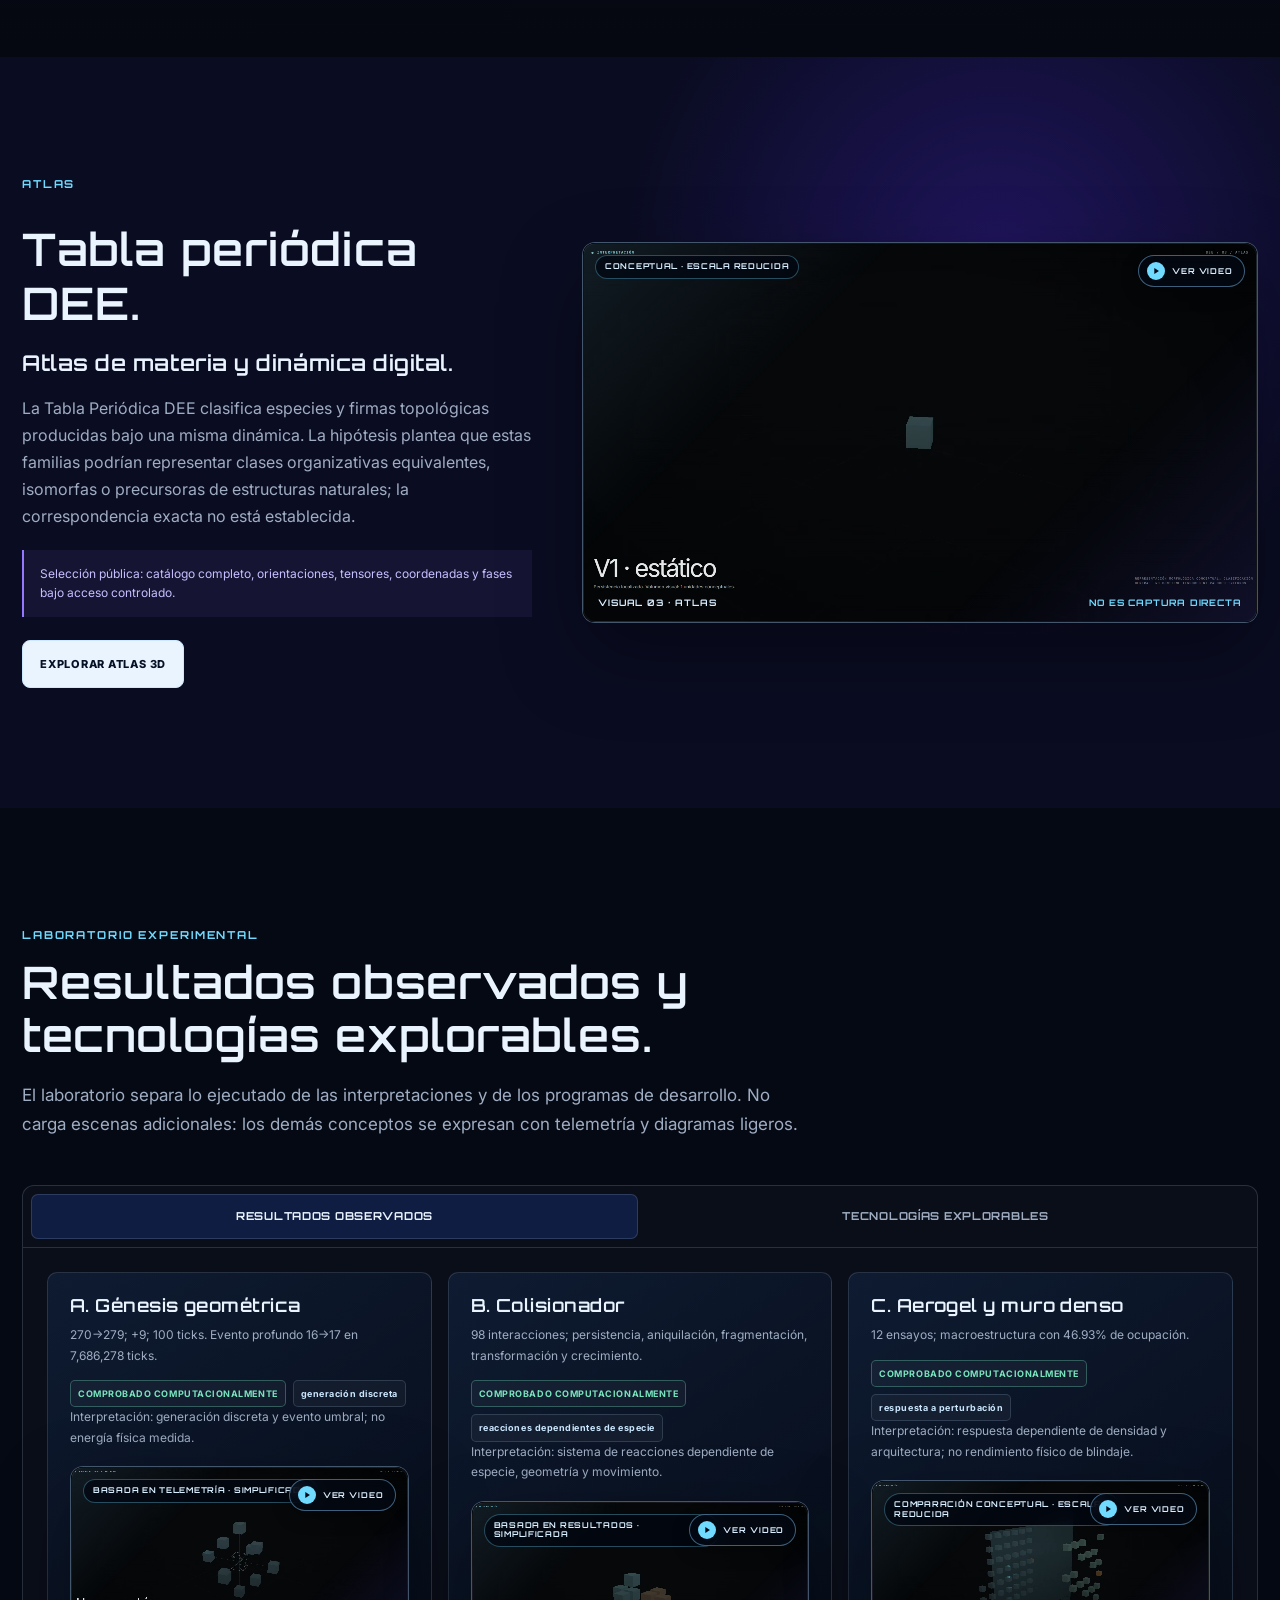
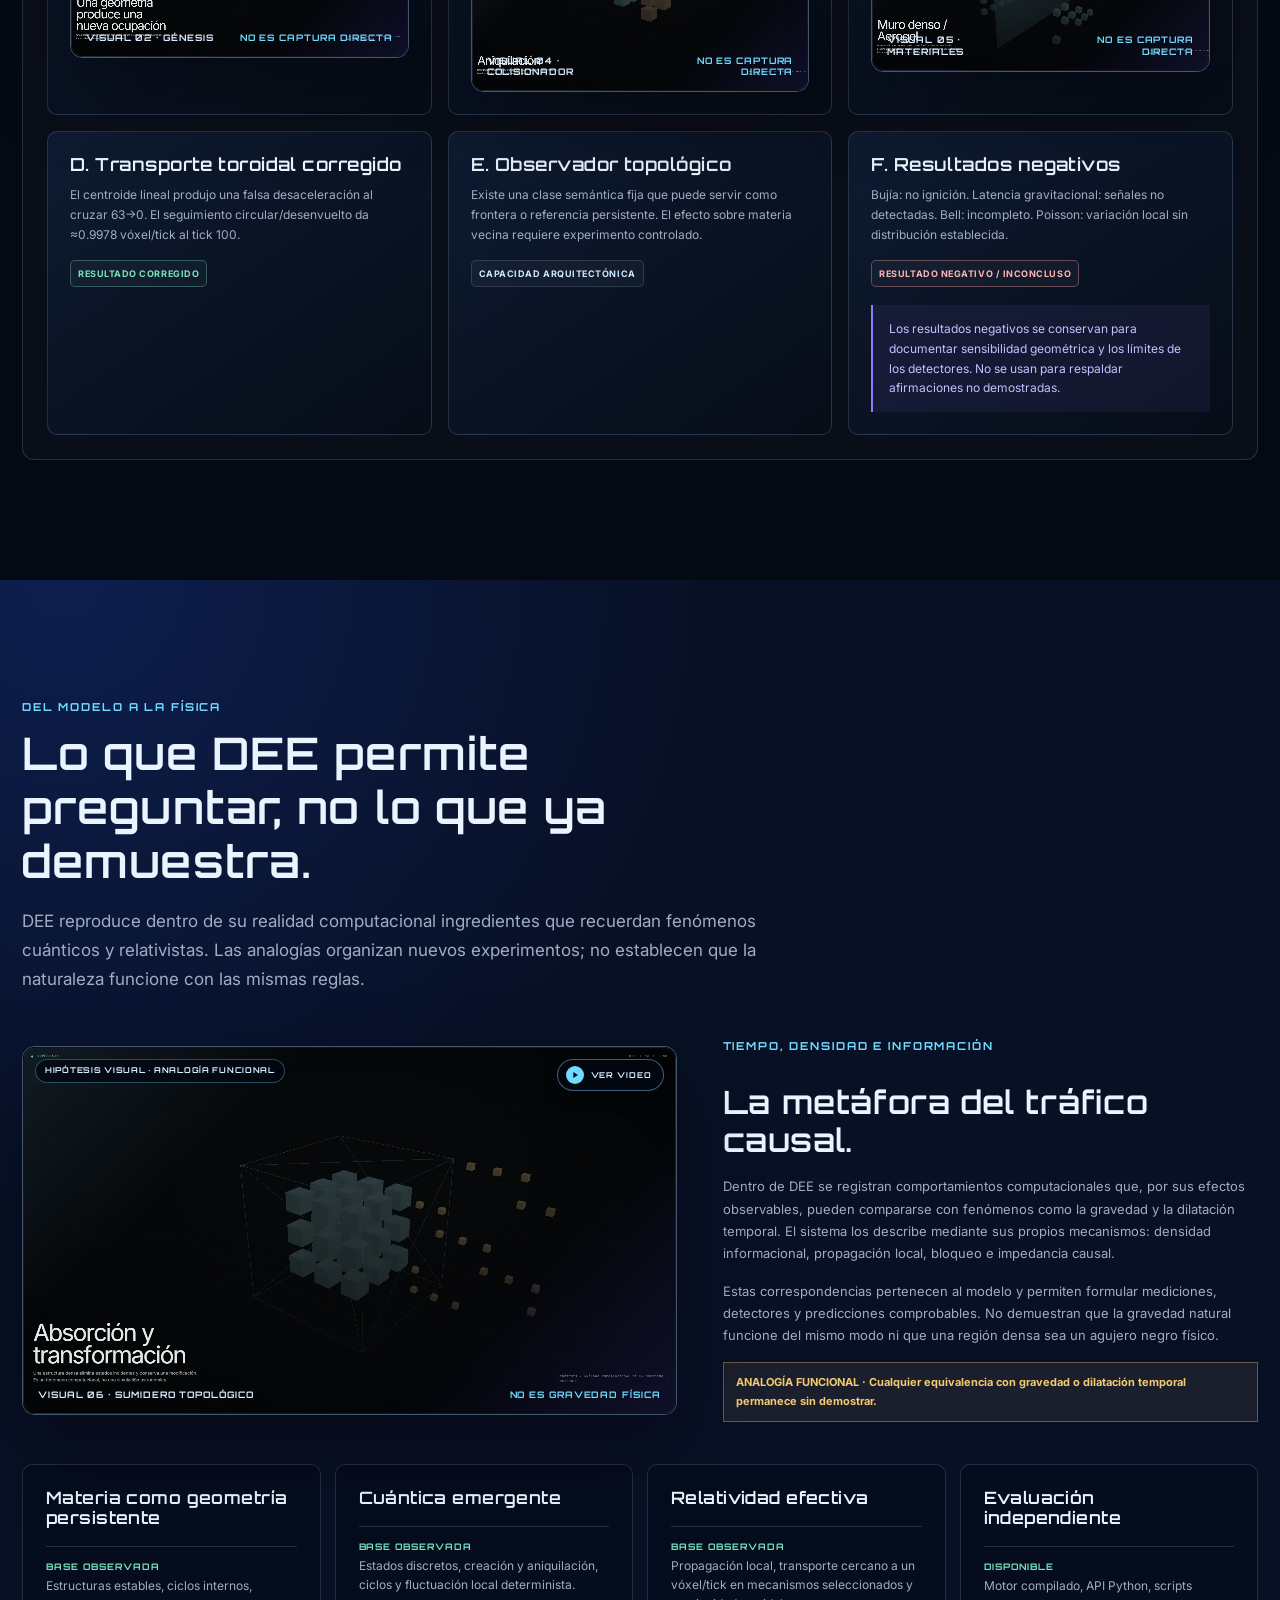
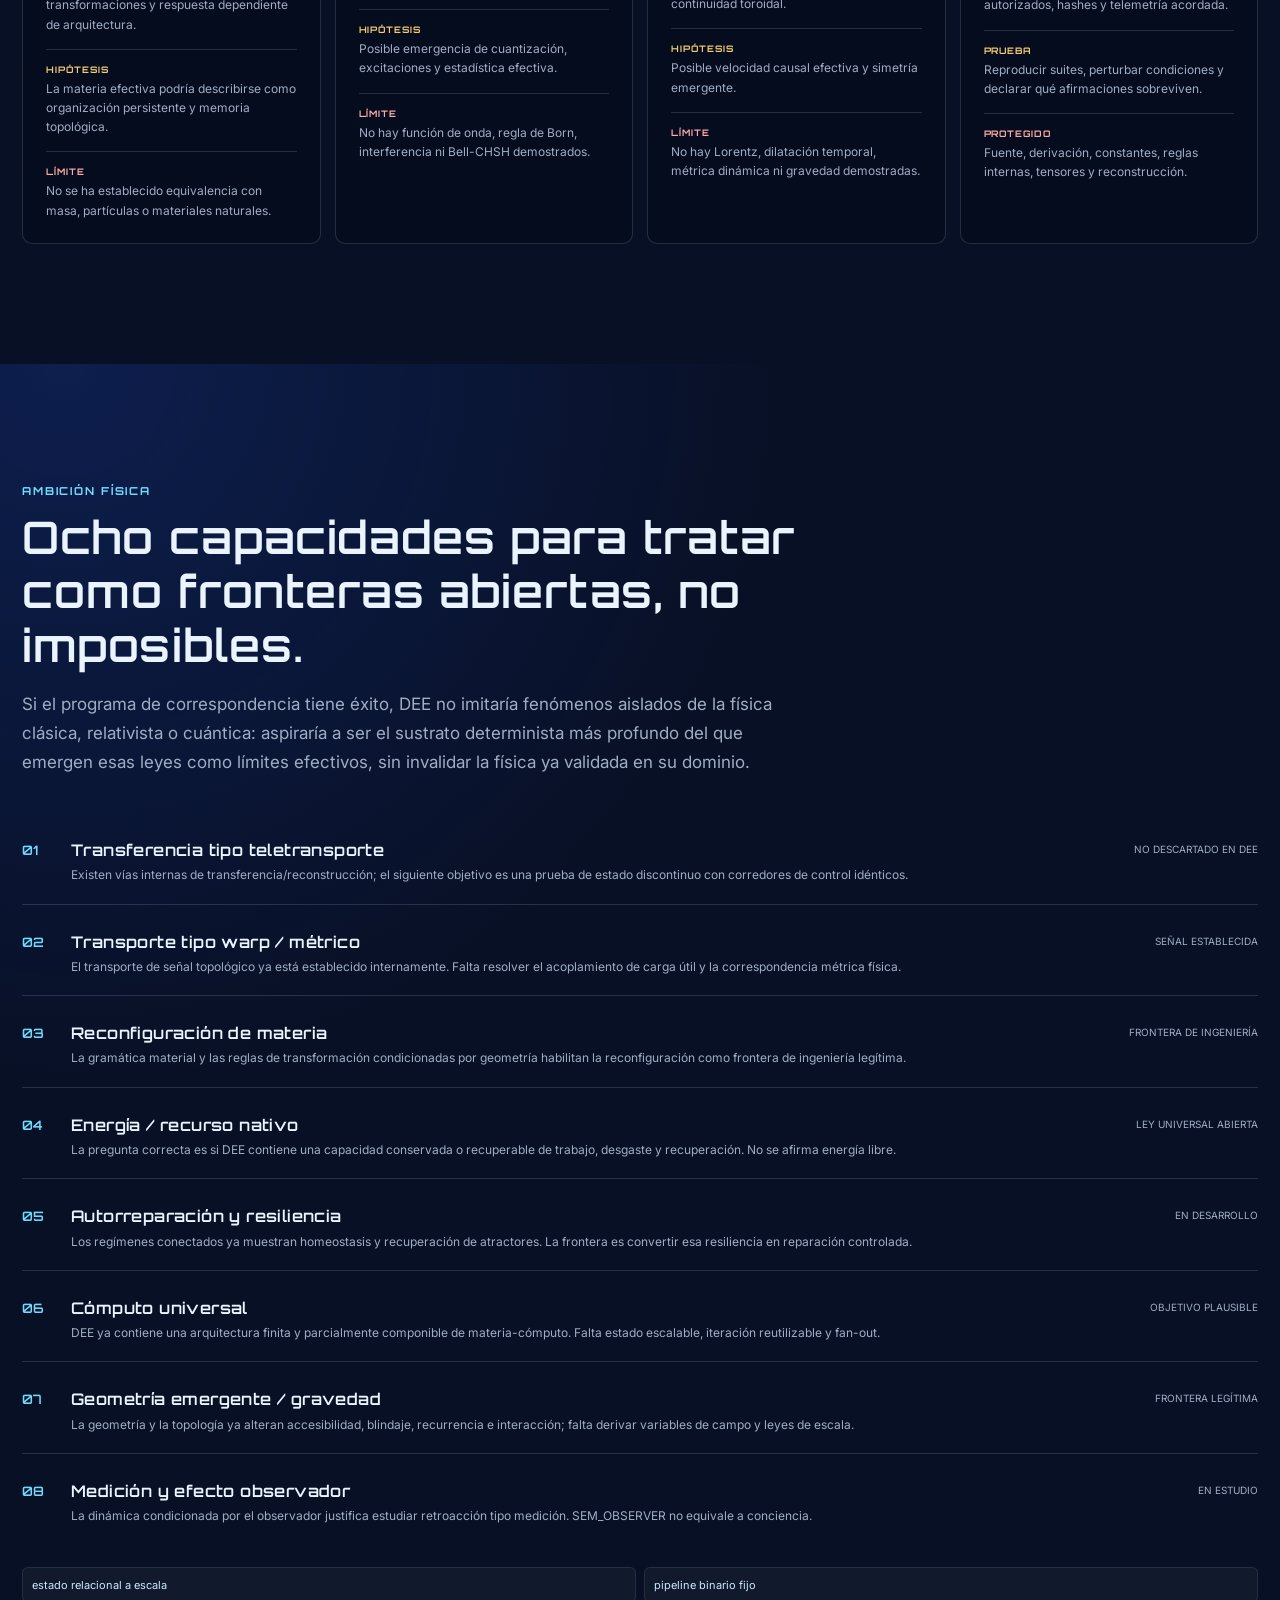
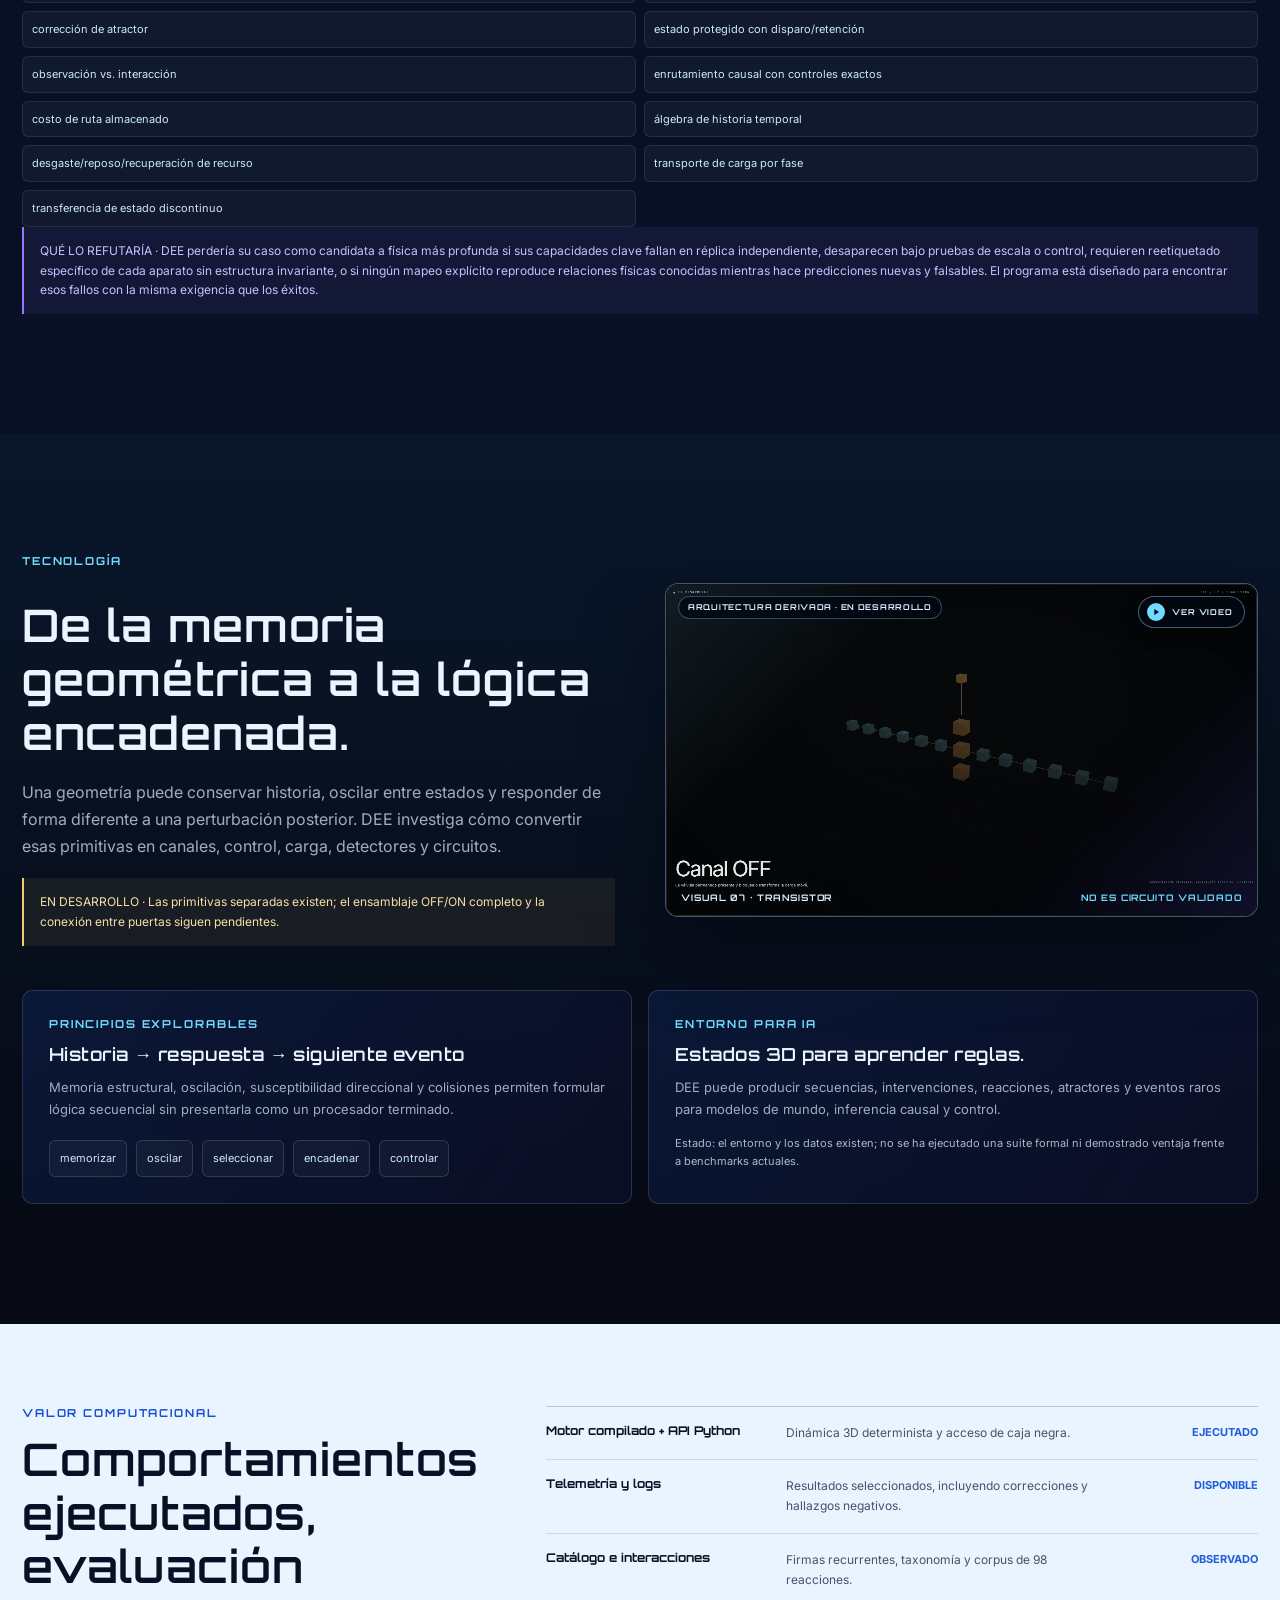
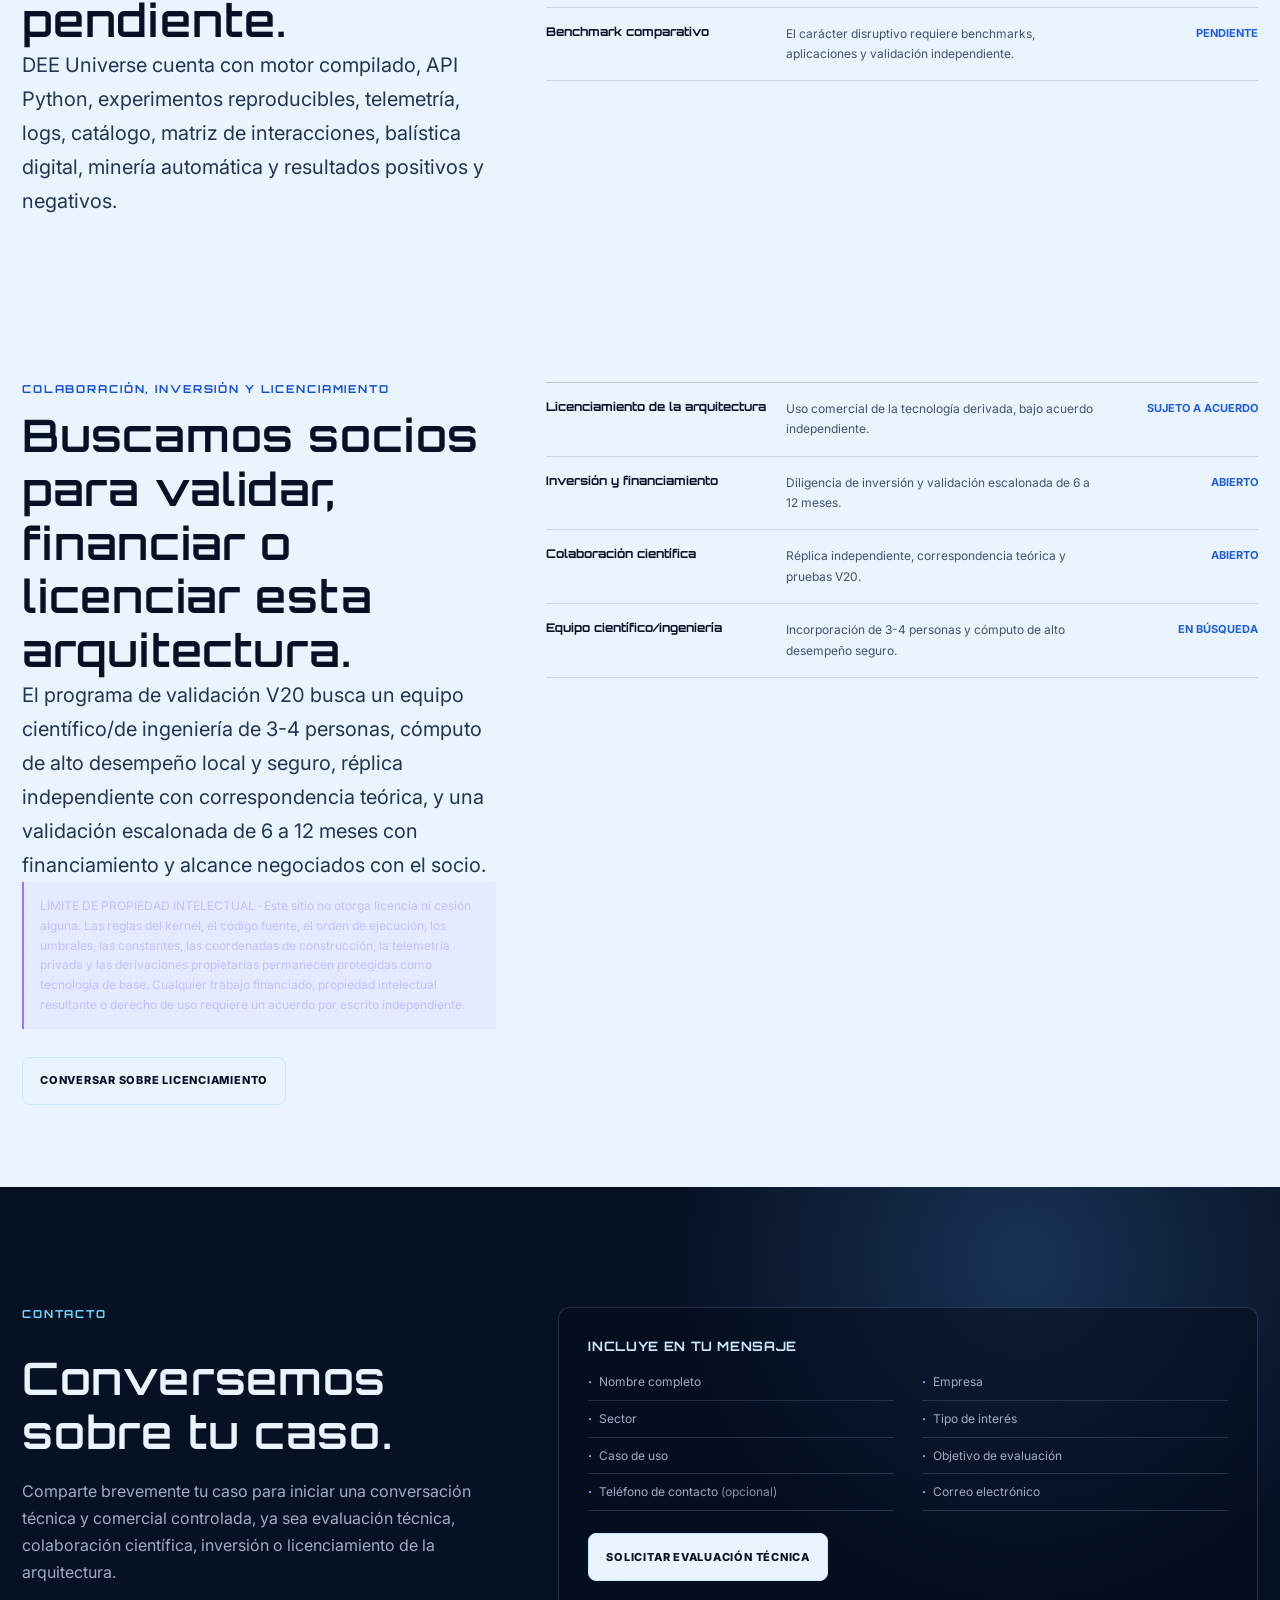
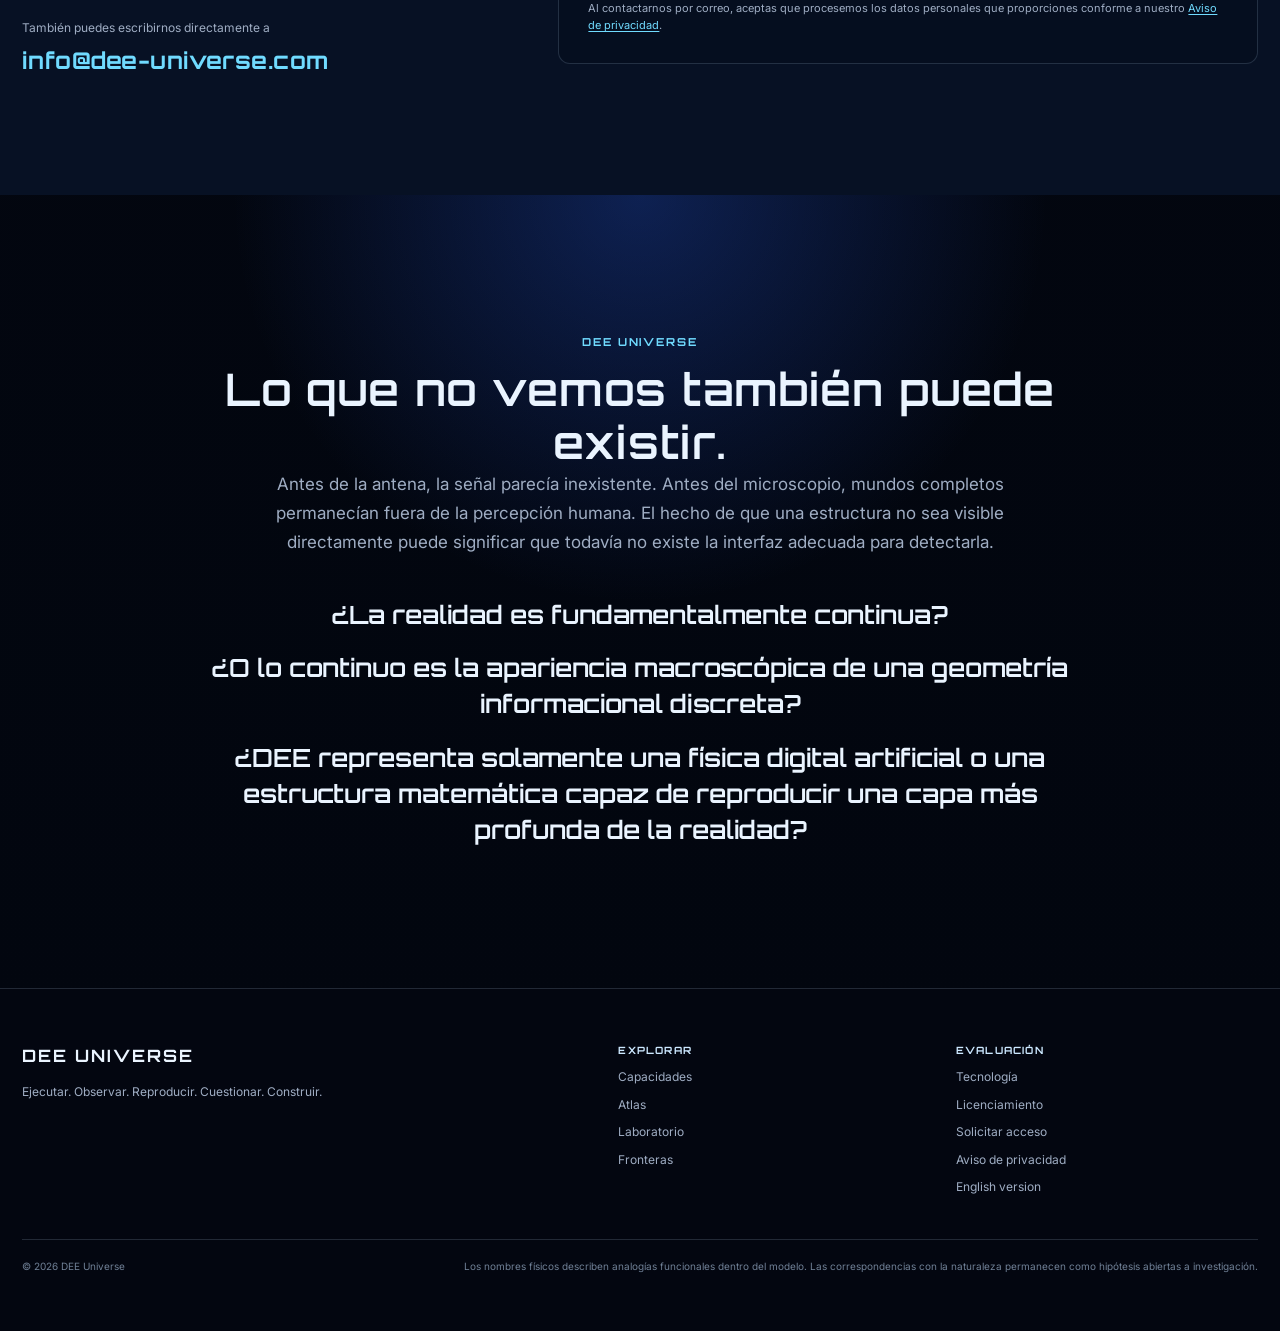
==== commit f8fed239: "Add v25 evidence, open frontiers and licensing sections (ES/EN) Sync Spanish homepage/privacy copy f" ====
--- a/indexES.html
+++ b/indexES.html
@@ -3,7 +3,7 @@
 <head>
   <meta charset="utf-8">
   <meta name="viewport" content="width=device-width, initial-scale=1">
-  <meta name="description" content="DEE Universe: dinámica 3D discreta, reproducible y protegida para investigación independiente.">
+  <meta name="description" content="DEE Universe: física geométrica informacional discreta, evidencia experimental v25, y programa abierto a colaboración científica, inversión y licenciamiento de la arquitectura.">
   <title>DEE Universe · Investigación en dinámica discreta</title>
   <link rel="canonical" href="/home-es">
   <link rel="icon" type="image/svg+xml" href="/favicon.svg?v=2">
@@ -11,7 +11,7 @@
   <link rel="shortcut icon" href="/favicon.ico?v=2">
   <link rel="apple-touch-icon" sizes="180x180" href="/apple-touch-icon.png?v=2">
   <link rel="manifest" href="/site.webmanifest?v=2">
-  <link rel="stylesheet" href="dee-universe.css">
+  <link rel="stylesheet" href="dee-universe.css?v=3">
 </head>
 <body>
   <a class="skip-link" href="#contenido">Ir al contenido</a>
@@ -28,6 +28,7 @@
       <a href="#laboratory">Laboratorio</a>
       <a href="#frontiers">Fronteras</a>
       <a href="#technology">Tecnología</a>
+      <a href="#engagement">Licenciamiento</a>
       <a href="#contact">Contacto</a>
     </nav>
 
@@ -43,18 +44,19 @@
 
   <nav class="mobile-menu" id="mobile-menu" aria-label="Navegación móvil">
     <a href="#dee">DEE</a><a href="#capabilities">Capacidades</a><a href="#atlas">Atlas</a>
-    <a href="#laboratory">Laboratorio</a><a href="#frontiers">Fronteras</a><a href="#technology">Tecnología</a><a href="#contact">Contacto</a><a href="/privacidad">Aviso de privacidad</a>
+    <a href="#laboratory">Laboratorio</a><a href="#frontiers">Fronteras</a><a href="#technology">Tecnología</a><a href="#engagement">Licenciamiento</a><a href="#contact">Contacto</a><a href="/privacidad">Aviso de privacidad</a>
   </nav>
 
   <main id="contenido">
     <section class="hero" id="dee" aria-labelledby="hero-title">
-      <video class="hero-media" autoplay muted loop playsinline poster="" aria-label="Introducción a DEE Universe">
+      <video class="hero-media" autoplay muted loop playsinline preload="auto" aria-label="Introducción a DEE Universe">
+        <source src="01_dee_universe_hero.mp4" type="video/mp4">
         <source src="01_dee_universe_hero.webm" type="video/webm">
-        <source src="01_dee_universe_hero.mp4" type="video/mp4">
       </video><button class="hero-video-trigger" type="button" data-video-open aria-label="Ampliar video de introducción a DEE Universe"></button>
       <div class="hero-scrim" aria-hidden="true"></div><div class="hero-grid" aria-hidden="true"></div>
       <div class="hero-content">
         <div class="hero-kicker">DEE UNIVERSE</div>
+        <div class="hero-visual-note">VISUALIZACIÓN CONCEPTUAL · ESCALA REDUCIDA</div>
         <h1 id="hero-title">Nueva física geométrica informacional fundamental.</h1>
         <p class="hero-lead">Una dinámica protegida. Múltiples clases de comportamiento tridimensional reproducible. Un programa falsable para investigar si materia efectiva, causalidad, estadística y computación pueden emerger de geometría informacional discreta.</p>
         <p class="disclosure">Los fenómenos computacionales presentados fueron ejecutados dentro de DEE Universe. Las correspondencias con la naturaleza se muestran únicamente como interpretaciones o hipótesis abiertas a validación independiente.</p>
@@ -82,21 +84,52 @@
       </div>
     </section>
 
-    <section class="section gradient-section" aria-labelledby="structure-title">
-      <div class="one-structure">
+    <section class="section" id="v25" aria-labelledby="v25-title">
+      <div class="section-head section-head--center">
+        <div class="eyebrow">Marco v25 · Evidencia hasta V19</div>
+        <h2 id="v25-title">Un candidato a física de capa más profunda, no solo un simulador.</h2>
+        <p>Los reportes anteriores separaron a propósito la computación de la física externa; ese límite se mantiene. Pero "aún no establecido en nuestro universo" no equivale a "descartado". DEE se investiga ahora como marco físico candidato de próxima capa, con evidencia acumulada hasta V19 y un programa de validación V20 en curso.</p>
+      </div>
+      <div class="thesis-cards" aria-label="Resultados destacados de la campaña V19">
+        <article class="thesis-card">
+          <span class="eyebrow">Enrutamiento dependiente de historia</span>
+          <h3>La ruta preferida cambia tras una penalización</h3>
+          <p>Tras penalizar una ruta, la ruta futura preferida se alejó de ella en 15 de 15 casos aplicables de V19.</p>
+          <div class="tag-row"><span class="tag tag--observed">MEDIDO INTERNAMENTE</span></div>
+        </article>
+        <article class="thesis-card">
+          <span class="eyebrow">Lectura de estado por tamaño</span>
+          <h3>Clasificación consistente en tres escalas</h3>
+          <p>V19 obtuvo 87.5%, 87.5% y 100% de clasificación correcta en los tres tamaños probados.</p>
+          <div class="tag-row"><span class="tag">MEDIDO · LEY DE ESCALA ABIERTA</span></div>
+        </article>
+        <article class="thesis-card">
+          <span class="eyebrow">El orden importa</span>
+          <h3>A→B no siempre equivale a B→A</h3>
+          <p>V19 reforzó la evidencia de que ejecutar A y luego B no necesariamente produce el mismo comportamiento posterior que B y luego A.</p>
+          <div class="tag-row"><span class="tag">MEDIDO BAJO APARATO PROBADO</span></div>
+        </article>
+      </div>
+    </section>
+
+    <section class="section fabric-section" id="fabric" aria-labelledby="fabric-title">
+      <div class="fabric-intro">
         <div class="body-copy">
-          <div class="eyebrow">DEE · una estructura</div>
-          <h2 id="structure-title">Múltiples fenómenos, una dinámica común.</h2>
-          <p>Las capas de la física podrían ser descripciones efectivas de distintos regímenes, no sustancias separadas. DEE estudia la posibilidad de que materia, interacción, causalidad y cómputo emerjan de una dinámica geométrico-informacional común.</p>
-          <p>Una estructura puede ser discreta a escala fundamental y continua para un observador macroscópico. DEE no asigna tamaño físico a sus vóxeles: estudia cómo estados discretos producen geometrías y materiales efectivos.</p>
-          <p class="fact-line">Un principio generador protegido conduce las relaciones fundamentales, las condiciones locales y la dinámica 3D. Su derivación puede evaluarse bajo acceso controlado.</p>
-        </div>
-        <div class="diagram-stack" aria-label="Diagramas conceptuales de emergencia discreta">
-          <div class="flow-diagram"><div class="flow-node">Estados<br>discretos</div><div class="flow-node">Patrones<br>colectivos</div><div class="flow-node flow-node--accent">Geometrías<br>emergentes</div><div class="flow-node">Superficies<br>efectivas</div><div class="flow-node">Percepción<br>continua</div></div>
-          <div class="diagram-label">De lo discreto a lo continuo · Diagrama conceptual, no una escala física.</div>
-          <div class="flow-diagram"><div class="flow-node">Principio<br>generador</div><div class="flow-node">Relaciones<br>fundamentales</div><div class="flow-node">Condiciones<br>locales</div><div class="flow-node flow-node--accent">Dinámica<br>3D</div><div class="flow-node">Fenómenos<br>emergentes</div></div>
-          <div class="diagram-label">Una sola estructura generadora · La derivación exacta permanece protegida.</div>
-        </div>
+          <div class="eyebrow">El tejido vivo de la realidad</div>
+          <h2 id="fabric-title">Una realidad que cambia de vecino en vecino.</h2>
+          <p class="fabric-lead">DEE no parte de una caja vacía donde se mueven objetos terminados. Parte de estados discretos y relaciones locales. A partir de ellas investiga cómo pueden emerger propagación, estructuras persistentes, memoria y cómputo.</p>
+          <p>Esta es una forma narrativa de leer el programa experimental. Describe lo observado dentro del motor y separa, en todo momento, las posibles analogías con la naturaleza.</p>
+          <p class="fact-line">El principio generador y sus reglas internas permanecen protegidos; sus entradas, salidas, telemetría y resultados pueden someterse a evaluación controlada.</p>
+        </div>
+        <div class="fabric-path" aria-label="Cuatro ideas para comprender el tejido computacional de DEE">
+          <article><span>01</span><div><h3>Causalidad local</h3><p>Una modificación se transmite mediante relaciones vecinas. La propagación observada pertenece al modelo; no demuestra acción instantánea en la naturaleza.</p></div></article>
+          <article><span>02</span><div><h3>Tiempo operativo</h3><p>En DEE, el cambio se cuenta mediante ticks y eventos. La metáfora del “tráfico causal” ayuda a formular experimentos, no prueba dilatación temporal física.</p></div></article>
+          <article><span>03</span><div><h3>Memoria topológica</h3><p>Estructuras persistentes, ciclos A↔B y respuestas dependientes de su historia permiten estudiar cómo una geometría puede conservar información.</p></div></article>
+          <article><span>04</span><div><h3>Lógica encadenada</h3><p>Génesis condicionada, cavidades e interacciones ofrecen primitivas para que el resultado de un evento modifique el siguiente. El circuito completo sigue en desarrollo.</p></div></article>
+        </div>
+      </div>
+      <div class="fabric-summary" aria-label="De la dinámica discreta a los fenómenos emergentes">
+        <span>Estados discretos</span><i aria-hidden="true">→</i><span>Relaciones locales</span><i aria-hidden="true">→</i><span>Historia y memoria</span><i aria-hidden="true">→</i><span>Geometrías emergentes</span><i aria-hidden="true">→</i><span>Hipótesis comprobables</span>
       </div>
     </section>
 
@@ -135,7 +168,7 @@
     <section class="section atlas-section" id="atlas" aria-labelledby="atlas-title">
       <div class="atlas-layout">
         <div class="atlas-copy"><div class="eyebrow">Atlas</div><h2 id="atlas-title">Tabla periódica DEE.</h2><h3>Atlas de materia y dinámica digital.</h3><p>La Tabla Periódica DEE clasifica especies y firmas topológicas producidas bajo una misma dinámica. La hipótesis plantea que estas familias podrían representar clases organizativas equivalentes, isomorfas o precursoras de estructuras naturales; la correspondencia exacta no está establecida.</p><div class="public-note">Selección pública: catálogo completo, orientaciones, tensores, coordenadas y fases bajo acceso controlado.</div><div class="button-row"><button class="button button--solid" type="button" data-atlas-open>EXPLORAR ATLAS 3D</button></div></div>
-        <div class="visual-frame"><video muted autoplay loop playsinline aria-label="Visualización conceptual del Atlas Periódico DEE"><source src="03_dee_periodic_atlas.webm" type="video/webm"><source src="03_dee_periodic_atlas.mp4" type="video/mp4"></video><div class="visual-meta"><span>VISUAL 03 · ATLAS</span><span>SELECCIÓN PÚBLICA</span></div></div>
+        <div class="visual-frame" data-visual-type="CONCEPTUAL · ESCALA REDUCIDA"><video muted autoplay loop playsinline preload="metadata" aria-label="Visualización conceptual del Atlas Periódico DEE"><source src="03_dee_periodic_atlas.mp4" type="video/mp4"><source src="03_dee_periodic_atlas.webm" type="video/webm"></video><div class="visual-meta"><span>VISUAL 03 · ATLAS</span><span>NO ES CAPTURA DIRECTA</span></div></div>
       </div>
     </section>
 
@@ -145,9 +178,9 @@
         <div class="tab-list" role="tablist" aria-label="Vistas del laboratorio"><button class="tab" id="tab-observed" role="tab" aria-selected="true" aria-controls="panel-observed">RESULTADOS OBSERVADOS</button><button class="tab" id="tab-technologies" role="tab" aria-selected="false" aria-controls="panel-technologies" tabindex="-1">TECNOLOGÍAS EXPLORABLES</button></div>
         <div class="tab-panel" id="panel-observed" role="tabpanel" aria-labelledby="tab-observed">
           <div class="experiment-grid">
-            <article class="experiment experiment--wide"><div><h3>A. Génesis geométrica</h3><p>270→279; +9; 100 ticks. Evento profundo 16→17 en 7,686,278 ticks.</p><div class="tag-row"><span class="tag tag--observed">COMPROBADO COMPUTACIONALMENTE</span><span class="tag">generación discreta</span></div><p>Interpretación: generación discreta y evento umbral; no energía física medida.</p></div><div class="visual-frame"><video muted autoplay loop playsinline aria-label="Génesis geométrica DEE"><source src="02_geometric_genesis.webm" type="video/webm"><source src="02_geometric_genesis.mp4" type="video/mp4"></video><div class="visual-meta"><span>VISUAL 02 · GÉNESIS</span><span>100 TICKS</span></div></div></article>
-            <article class="experiment experiment--wide"><div><h3>B. Colisionador</h3><p>98 interacciones; persistencia, aniquilación, fragmentación, transformación y crecimiento.</p><div class="tag-row"><span class="tag tag--observed">COMPROBADO COMPUTACIONALMENTE</span><span class="tag">reacciones dependientes de especie</span></div><p>Interpretación: sistema de reacciones dependiente de especie, geometría y movimiento.</p></div><div class="visual-frame"><video muted autoplay loop playsinline aria-label="Colisionador topológico DEE"><source src="04_topological_collider.webm" type="video/webm"><source src="04_topological_collider.mp4" type="video/mp4"></video><div class="visual-meta"><span>VISUAL 04 · COLISIONADOR</span><span>98 INTERACCIONES</span></div></div></article>
-            <article class="experiment experiment--wide"><div><h3>C. Aerogel y muro denso</h3><p>12 ensayos; macroestructura con 46.93% de ocupación.</p><div class="tag-row"><span class="tag tag--observed">COMPROBADO COMPUTACIONALMENTE</span><span class="tag">respuesta a perturbación</span></div><p>Interpretación: respuesta dependiente de densidad y arquitectura; no rendimiento físico de blindaje.</p></div><div class="visual-frame"><video muted autoplay loop playsinline aria-label="Aerogel frente a muro denso"><source src="05_aerogel_dense_wall.webm" type="video/webm"><source src="05_aerogel_dense_wall.mp4" type="video/mp4"></video><div class="visual-meta"><span>VISUAL 05 · MATERIALES</span><span>12 ENSAYOS</span></div></div></article>
+            <article class="experiment experiment--wide"><div><h3>A. Génesis geométrica</h3><p>270→279; +9; 100 ticks. Evento profundo 16→17 en 7,686,278 ticks.</p><div class="tag-row"><span class="tag tag--observed">COMPROBADO COMPUTACIONALMENTE</span><span class="tag">generación discreta</span></div><p>Interpretación: generación discreta y evento umbral; no energía física medida.</p></div><div class="visual-frame" data-visual-type="BASADA EN TELEMETRÍA · SIMPLIFICADA"><video muted autoplay loop playsinline preload="metadata" aria-label="Génesis geométrica DEE"><source src="02_geometric_genesis.mp4" type="video/mp4"><source src="02_geometric_genesis.webm" type="video/webm"></video><div class="visual-meta"><span>VISUAL 02 · GÉNESIS</span><span>NO ES CAPTURA DIRECTA</span></div></div></article>
+            <article class="experiment experiment--wide"><div><h3>B. Colisionador</h3><p>98 interacciones; persistencia, aniquilación, fragmentación, transformación y crecimiento.</p><div class="tag-row"><span class="tag tag--observed">COMPROBADO COMPUTACIONALMENTE</span><span class="tag">reacciones dependientes de especie</span></div><p>Interpretación: sistema de reacciones dependiente de especie, geometría y movimiento.</p></div><div class="visual-frame" data-visual-type="BASADA EN RESULTADOS · SIMPLIFICADA"><video muted autoplay loop playsinline preload="metadata" aria-label="Colisionador topológico DEE"><source src="04_topological_collider.mp4" type="video/mp4"><source src="04_topological_collider.webm" type="video/webm"></video><div class="visual-meta"><span>VISUAL 04 · COLISIONADOR</span><span>NO ES CAPTURA DIRECTA</span></div></div></article>
+            <article class="experiment experiment--wide"><div><h3>C. Aerogel y muro denso</h3><p>12 ensayos; macroestructura con 46.93% de ocupación.</p><div class="tag-row"><span class="tag tag--observed">COMPROBADO COMPUTACIONALMENTE</span><span class="tag">respuesta a perturbación</span></div><p>Interpretación: respuesta dependiente de densidad y arquitectura; no rendimiento físico de blindaje.</p></div><div class="visual-frame" data-visual-type="COMPARACIÓN CONCEPTUAL · ESCALA REDUCIDA"><video muted autoplay loop playsinline preload="metadata" aria-label="Aerogel frente a muro denso"><source src="05_aerogel_dense_wall.mp4" type="video/mp4"><source src="05_aerogel_dense_wall.webm" type="video/webm"></video><div class="visual-meta"><span>VISUAL 05 · MATERIALES</span><span>NO ES CAPTURA DIRECTA</span></div></div></article>
             <article class="experiment"><div><h3>D. Transporte toroidal corregido</h3><p>El centroide lineal produjo una falsa desaceleración al cruzar 63→0. El seguimiento circular/desenvuelto da ≈0.9978 vóxel/tick al tick 100.</p><div class="tag-row"><span class="tag tag--observed">RESULTADO CORREGIDO</span></div></div></article>
             <article class="experiment"><div><h3>E. Observador topológico</h3><p>Existe una clase semántica fija que puede servir como frontera o referencia persistente. El efecto sobre materia vecina requiere experimento controlado.</p><div class="tag-row"><span class="tag">CAPACIDAD ARQUITECTÓNICA</span></div></div></article>
             <article class="experiment experiment--wide"><div><h3>F. Resultados negativos</h3><p>Bujía: no ignición. Latencia gravitacional: señales no detectadas. Bell: incompleto. Poisson: variación local sin distribución establecida.</p><div class="tag-row"><span class="tag tag--negative">RESULTADO NEGATIVO / INCONCLUSO</span></div></div><div class="public-note">Los resultados negativos se conservan para documentar sensibilidad geométrica y los límites de los detectores. No se usan para respaldar afirmaciones no demostradas.</div></article>
@@ -166,45 +199,81 @@
     </section>
 
     <section class="section frontier-section" id="frontiers" aria-labelledby="frontiers-title">
-      <div class="section-head"><div class="eyebrow">Fronteras de investigación</div><h2 id="frontiers-title">Hipótesis avanzadas, separadas de la evidencia.</h2><p>La frase central del programa es prudente: DEE reproduce dentro de su propia realidad computacional ingredientes estructurales que recuerdan fenómenos cuánticos y relativistas. Esto justifica experimentos; no equivale a derivar la física natural.</p></div>
-      <div class="frontier-grid">
-        <article class="frontier"><h3>Cuántica emergente</h3><div class="claim"><span class="claim-label claim-label--base">BASE OBSERVADA</span><p>Estados y ticks discretos; creación y aniquilación; ciclos internos; fluctuación local determinista.</p></div><div class="claim"><span class="claim-label claim-label--hypothesis">HIPÓTESIS</span><p>Posible emergencia de cuantización, excitaciones y estadística efectiva.</p></div><div class="claim"><span class="claim-label claim-label--limit">LÍMITE</span><p>No hay función de onda, amplitudes, Born, interferencia ni Bell-CHSH demostrados.</p></div></article>
-        <article class="frontier"><h3>Relatividad efectiva</h3><div class="claim"><span class="claim-label claim-label--base">BASE OBSERVADA</span><p>Propagación local, ≈1 vóxel/tick en mecanismos seleccionados y continuidad toroidal.</p></div><div class="claim"><span class="claim-label claim-label--hypothesis">HIPÓTESIS</span><p>Posible velocidad causal efectiva y simetría emergente.</p></div><div class="claim"><span class="claim-label claim-label--limit">LÍMITE</span><p>No hay Lorentz, dilatación temporal, métrica dinámica, gravedad ni warp demostrados.</p></div></article>
-        <article class="frontier"><h3>Observador topológico</h3><div class="claim"><span class="claim-label claim-label--base">BASE OBSERVADA</span><p>Estado semántico persistente usado como referencia o frontera.</p></div><div class="claim"><span class="claim-label claim-label--hypothesis">HIPÓTESIS</span><p>Posible pinning, decoherencia análoga, efecto Zeno topológico o aparato de medición.</p></div><div class="claim"><span class="claim-label claim-label--limit">LÍMITE</span><p>No se demuestra conciencia, colapso cuántico ni “tiempo detenido”.</p></div></article>
-        <article class="frontier"><h3>Vacío activo y dominio perezoso</h3><div class="claim"><span class="claim-label claim-label--base">BASE OBSERVADA</span><p>La actividad se concentra alrededor de materia y redes causales; un prototipo redujo el dominio.</p></div><div class="claim"><span class="claim-label claim-label--hypothesis">HIPÓTESIS</span><p>Posible arquitectura de simulación espacial selectiva y costo del vacío activo.</p></div><div class="claim"><span class="claim-label claim-label--limit">LÍMITE</span><p>La equivalencia física y matemática con el universo completo no está demostrada.</p></div></article>
-        <article class="frontier"><h3>Reformulación de preguntas</h3><div class="claim"><span class="claim-label claim-label--base">BASE OBSERVADA</span><p>Una teoría discreta puede no representar una entidad continua como primitiva.</p></div><div class="claim"><span class="claim-label claim-label--hypothesis">HIPÓTESIS</span><p>Algunos fenómenos podrían emerger bajo otra descripción o requerir otro observable.</p></div><div class="claim"><span class="claim-label claim-label--limit">LÍMITE</span><p>No se usa para descartar resultados negativos: debe producir una predicción alternativa medible.</p></div></article>
-        <article class="frontier"><h3>Protocolo de evaluación</h3><div class="claim"><span class="claim-label claim-label--base">DISPONIBLE</span><p>Wheel firmado, API Python, scripts autorizados, hashes y telemetría acordada bajo evaluación controlada.</p></div><div class="claim"><span class="claim-label claim-label--hypothesis">SOLICITUD</span><p>Reproducir una suite, perturbar condiciones y declarar qué afirmaciones sobreviven.</p></div><div class="claim"><span class="claim-label claim-label--limit">PROTEGIDO</span><p>Fuente, derivación, constantes, reglas de transición, tensores y reconstrucción.</p></div></article>
-      </div>
-    </section>
-
-    <section class="section interpretations-section" aria-labelledby="interpretations-title">
-      <div class="interpretation-layout">
-        <div class="visual-frame"><video muted autoplay loop playsinline aria-label="Interpretación de agujero negro topológico"><source src="06_topological_black_hole.webm" type="video/webm"><source src="06_topological_black_hole.mp4" type="video/mp4"></video><div class="visual-meta"><span>VISUAL 06 · SUMIDERO TOPOLÓGICO</span><span>ANALOGÍA FUNCIONAL</span></div></div>
-        <div class="interpretation-copy"><div class="eyebrow">Interpretaciones físicas</div><h2 id="interpretations-title">Fenómenos DEE y analogías funcionales.</h2><p>El nombre físico describe una función observada dentro del modelo, no una correspondencia natural establecida.</p><div class="permanent-label">AGUJERO NEGRO TOPOLÓGICO · Analogía funcional; no gravedad física demostrada.</div><div class="interpretation-list"><article><h3>Sumidero topológico</h3><p>Fenómeno: residuos 14→0; estructura 125→126. Interpretación DEE: sumidero discreto de información.</p></article><article><h3>Ebullición topológica</h3><p>Alternancia entre dos estados después de una perturbación: actividad periódica almacenada; posible fase excitada o vibración confinada.</p></article><article><h3>Cristalización de la inercia</h3><p>195→442; mayor estructura 167 en 40 ticks. Una condición móvil activa expansión y reorganización.</p></article></div></div>
-      </div>
+      <div class="section-head"><div class="eyebrow">Del modelo a la física</div><h2 id="frontiers-title">Lo que DEE permite preguntar, no lo que ya demuestra.</h2><p>DEE reproduce dentro de su realidad computacional ingredientes que recuerdan fenómenos cuánticos y relativistas. Las analogías organizan nuevos experimentos; no establecen que la naturaleza funcione con las mismas reglas.</p></div>
+      <div class="frontier-feature">
+        <div class="visual-frame" data-visual-type="HIPÓTESIS VISUAL · ANALOGÍA FUNCIONAL"><video muted autoplay loop playsinline preload="metadata" aria-label="Interpretación conceptual de un sumidero topológico"><source src="06_topological_black_hole.mp4" type="video/mp4"><source src="06_topological_black_hole.webm" type="video/webm"></video><div class="visual-meta"><span>VISUAL 06 · SUMIDERO TOPOLÓGICO</span><span>NO ES GRAVEDAD FÍSICA</span></div></div>
+        <div class="frontier-feature-copy"><div class="eyebrow">Tiempo, densidad e información</div><h3>La metáfora del tráfico causal.</h3><p>Dentro de DEE se registran comportamientos computacionales que, por sus efectos observables, pueden compararse con fenómenos como la gravedad y la dilatación temporal. El sistema los describe mediante sus propios mecanismos: densidad informacional, propagación local, bloqueo e impedancia causal.</p><p>Estas correspondencias pertenecen al modelo y permiten formular mediciones, detectores y predicciones comprobables. No demuestran que la gravedad natural funcione del mismo modo ni que una región densa sea un agujero negro físico.</p><div class="permanent-label">ANALOGÍA FUNCIONAL · Cualquier equivalencia con gravedad o dilatación temporal permanece sin demostrar.</div></div>
+      </div>
+      <div class="frontier-grid frontier-grid--compact">
+        <article class="frontier"><h3>Materia como geometría persistente</h3><div class="claim"><span class="claim-label claim-label--base">BASE OBSERVADA</span><p>Estructuras estables, ciclos internos, transformaciones y respuesta dependiente de arquitectura.</p></div><div class="claim"><span class="claim-label claim-label--hypothesis">HIPÓTESIS</span><p>La materia efectiva podría describirse como organización persistente y memoria topológica.</p></div><div class="claim"><span class="claim-label claim-label--limit">LÍMITE</span><p>No se ha establecido equivalencia con masa, partículas o materiales naturales.</p></div></article>
+        <article class="frontier"><h3>Cuántica emergente</h3><div class="claim"><span class="claim-label claim-label--base">BASE OBSERVADA</span><p>Estados discretos, creación y aniquilación, ciclos y fluctuación local determinista.</p></div><div class="claim"><span class="claim-label claim-label--hypothesis">HIPÓTESIS</span><p>Posible emergencia de cuantización, excitaciones y estadística efectiva.</p></div><div class="claim"><span class="claim-label claim-label--limit">LÍMITE</span><p>No hay función de onda, regla de Born, interferencia ni Bell-CHSH demostrados.</p></div></article>
+        <article class="frontier"><h3>Relatividad efectiva</h3><div class="claim"><span class="claim-label claim-label--base">BASE OBSERVADA</span><p>Propagación local, transporte cercano a un vóxel/tick en mecanismos seleccionados y continuidad toroidal.</p></div><div class="claim"><span class="claim-label claim-label--hypothesis">HIPÓTESIS</span><p>Posible velocidad causal efectiva y simetría emergente.</p></div><div class="claim"><span class="claim-label claim-label--limit">LÍMITE</span><p>No hay Lorentz, dilatación temporal, métrica dinámica ni gravedad demostradas.</p></div></article>
+        <article class="frontier"><h3>Evaluación independiente</h3><div class="claim"><span class="claim-label claim-label--base">DISPONIBLE</span><p>Motor compilado, API Python, scripts autorizados, hashes y telemetría acordada.</p></div><div class="claim"><span class="claim-label claim-label--hypothesis">PRUEBA</span><p>Reproducir suites, perturbar condiciones y declarar qué afirmaciones sobreviven.</p></div><div class="claim"><span class="claim-label claim-label--limit">PROTEGIDO</span><p>Fuente, derivación, constantes, reglas internas, tensores y reconstrucción.</p></div></article>
+      </div>
+    </section>
+
+    <section class="section frontier-section" id="open-frontiers" aria-labelledby="open-frontiers-title">
+      <div class="section-head">
+        <div class="eyebrow">Ambición física</div>
+        <h2 id="open-frontiers-title">Ocho capacidades para tratar como fronteras abiertas, no imposibles.</h2>
+        <p>Si el programa de correspondencia tiene éxito, DEE no imitaría fenómenos aislados de la física clásica, relativista o cuántica: aspiraría a ser el sustrato determinista más profundo del que emergen esas leyes como límites efectivos, sin invalidar la física ya validada en su dominio.</p>
+      </div>
+      <div class="lab-list" aria-label="Ocho fronteras abiertas del programa DEE">
+        <article class="lab-line"><strong>01</strong><div><h3>Transferencia tipo teletransporte</h3><p>Existen vías internas de transferencia/reconstrucción; el siguiente objetivo es una prueba de estado discontinuo con corredores de control idénticos.</p></div><span>NO DESCARTADO EN DEE</span></article>
+        <article class="lab-line"><strong>02</strong><div><h3>Transporte tipo warp / métrico</h3><p>El transporte de señal topológico ya está establecido internamente. Falta resolver el acoplamiento de carga útil y la correspondencia métrica física.</p></div><span>SEÑAL ESTABLECIDA</span></article>
+        <article class="lab-line"><strong>03</strong><div><h3>Reconfiguración de materia</h3><p>La gramática material y las reglas de transformación condicionadas por geometría habilitan la reconfiguración como frontera de ingeniería legítima.</p></div><span>FRONTERA DE INGENIERÍA</span></article>
+        <article class="lab-line"><strong>04</strong><div><h3>Energía / recurso nativo</h3><p>La pregunta correcta es si DEE contiene una capacidad conservada o recuperable de trabajo, desgaste y recuperación. No se afirma energía libre.</p></div><span>LEY UNIVERSAL ABIERTA</span></article>
+        <article class="lab-line"><strong>05</strong><div><h3>Autorreparación y resiliencia</h3><p>Los regímenes conectados ya muestran homeostasis y recuperación de atractores. La frontera es convertir esa resiliencia en reparación controlada.</p></div><span>EN DESARROLLO</span></article>
+        <article class="lab-line"><strong>06</strong><div><h3>Cómputo universal</h3><p>DEE ya contiene una arquitectura finita y parcialmente componible de materia-cómputo. Falta estado escalable, iteración reutilizable y fan-out.</p></div><span>OBJETIVO PLAUSIBLE</span></article>
+        <article class="lab-line"><strong>07</strong><div><h3>Geometría emergente / gravedad</h3><p>La geometría y la topología ya alteran accesibilidad, blindaje, recurrencia e interacción; falta derivar variables de campo y leyes de escala.</p></div><span>FRONTERA LEGÍTIMA</span></article>
+        <article class="lab-line"><strong>08</strong><div><h3>Medición y efecto observador</h3><p>La dinámica condicionada por el observador justifica estudiar retroacción tipo medición. SEM_OBSERVER no equivale a conciencia.</p></div><span>EN ESTUDIO</span></article>
+      </div>
+      <div class="spec-list" aria-label="Pruebas del programa V20"><span>estado relacional a escala</span><span>pipeline binario fijo</span><span>corrección de atractor</span><span>estado protegido con disparo/retención</span><span>observación vs. interacción</span><span>enrutamiento causal con controles exactos</span><span>costo de ruta almacenado</span><span>álgebra de historia temporal</span><span>desgaste/reposo/recuperación de recurso</span><span>transporte de carga por fase</span><span>transferencia de estado discontinuo</span></div>
+      <div class="public-note">QUÉ LO REFUTARÍA · DEE perdería su caso como candidata a física más profunda si sus capacidades clave fallan en réplica independiente, desaparecen bajo pruebas de escala o control, requieren reetiquetado específico de cada aparato sin estructura invariante, o si ningún mapeo explícito reproduce relaciones físicas conocidas mientras hace predicciones nuevas y falsables. El programa está diseñado para encontrar esos fallos con la misma exigencia que los éxitos.</div>
     </section>
 
     <section class="section technology-section" id="technology" aria-labelledby="technology-title">
       <div class="technology-layout">
-        <div class="technology-copy"><div class="eyebrow">Tecnología</div><h2 id="technology-title">Conmutación topológica en desarrollo.</h2><p>Arquitectura basada en canal, bloqueo, control, carga y detector. Sus componentes separados se han observado; el ensamblaje OFF/ON y la conexión entre puertas siguen pendientes.</p><div class="public-note">ARQUITECTURA DERIVADA · Validación integral pendiente. El visual muestra geometrías públicas simplificadas.</div></div>
-        <div class="visual-frame"><video muted autoplay loop playsinline aria-label="Transistor topológico conceptual"><source src="07_topological_transistor.webm" type="video/webm"><source src="07_topological_transistor.mp4" type="video/mp4"></video><div class="visual-meta"><span>VISUAL 07 · TRANSISTOR</span><span>OFF / ON CONCEPTUAL</span></div></div>
-      </div>
-      <div class="ai-strip"><h3>DEE para investigación en IA</h3><p>DEE puede producir estados 3D, secuencias, intervenciones, reacciones, atractores, eventos raros y trayectorias prolongadas para modelos de mundo, inferencia de reglas, generalización fuera de distribución, descubrimiento causal, anomalías, control y aprendizaje por refuerzo.</p><div class="ai-list"><span>predecir</span><span>clasificar</span><span>inferir</span><span>controlar</span><span>descubrir</span><span>exactitud</span><span>horizonte</span><span>generalización</span><span>robustez</span></div><p class="disclosure">Estado: los datos y el entorno existen; todavía no se ha ejecutado una suite formal ni demostrado ventaja frente a benchmarks existentes.</p></div>
+        <div class="technology-copy"><div class="eyebrow">Tecnología</div><h2 id="technology-title">De la memoria geométrica a la lógica encadenada.</h2><p>Una geometría puede conservar historia, oscilar entre estados y responder de forma diferente a una perturbación posterior. DEE investiga cómo convertir esas primitivas en canales, control, carga, detectores y circuitos.</p><div class="public-note">EN DESARROLLO · Las primitivas separadas existen; el ensamblaje OFF/ON completo y la conexión entre puertas siguen pendientes.</div></div>
+        <div class="visual-frame" data-visual-type="ARQUITECTURA DERIVADA · EN DESARROLLO"><video muted autoplay loop playsinline preload="metadata" aria-label="Transistor topológico conceptual"><source src="07_topological_transistor.mp4" type="video/mp4"><source src="07_topological_transistor.webm" type="video/webm"></video><div class="visual-meta"><span>VISUAL 07 · TRANSISTOR</span><span>NO ES CIRCUITO VALIDADO</span></div></div>
+      </div>
+      <div class="technology-notes">
+        <article><span class="eyebrow">Principios explorables</span><h3>Historia → respuesta → siguiente evento</h3><p>Memoria estructural, oscilación, susceptibilidad direccional y colisiones permiten formular lógica secuencial sin presentarla como un procesador terminado.</p><div class="ai-list"><span>memorizar</span><span>oscilar</span><span>seleccionar</span><span>encadenar</span><span>controlar</span></div></article>
+        <article><span class="eyebrow">Entorno para IA</span><h3>Estados 3D para aprender reglas.</h3><p>DEE puede producir secuencias, intervenciones, reacciones, atractores y eventos raros para modelos de mundo, inferencia causal y control.</p><p class="disclosure">Estado: el entorno y los datos existen; no se ha ejecutado una suite formal ni demostrado ventaja frente a benchmarks actuales.</p></article>
+      </div>
     </section>
 
     <section class="section value-section" aria-labelledby="value-title">
       <div class="value-grid"><div><div class="eyebrow">Valor computacional</div><h2 id="value-title">Comportamientos ejecutados, evaluación pendiente.</h2><p class="value-statement">DEE Universe cuenta con motor compilado, API Python, experimentos reproducibles, telemetría, logs, catálogo, matriz de interacciones, balística digital, minería automática y resultados positivos y negativos.</p></div><div class="evidence-table" aria-label="Resumen de evidencia y alcance"><div class="evidence-row"><strong>Motor compilado + API Python</strong><span>Dinámica 3D determinista y acceso de caja negra.</span><em>EJECUTADO</em></div><div class="evidence-row"><strong>Telemetría y logs</strong><span>Resultados seleccionados, incluyendo correcciones y hallazgos negativos.</span><em>DISPONIBLE</em></div><div class="evidence-row"><strong>Catálogo e interacciones</strong><span>Firmas recurrentes, taxonomía y corpus de 98 reacciones.</span><em>OBSERVADO</em></div><div class="evidence-row"><strong>Benchmark comparativo</strong><span>El carácter disruptivo requiere benchmarks, aplicaciones y validación independiente.</span><em>PENDIENTE</em></div></div></div>
     </section>
 
+    <section class="section value-section" id="engagement" aria-labelledby="engagement-title">
+      <div class="value-grid">
+        <div>
+          <div class="eyebrow">Colaboración, inversión y licenciamiento</div>
+          <h2 id="engagement-title">Buscamos socios para validar, financiar o licenciar esta arquitectura.</h2>
+          <p class="value-statement">El programa de validación V20 busca un equipo científico/de ingeniería de 3-4 personas, cómputo de alto desempeño local y seguro, réplica independiente con correspondencia teórica, y una validación escalonada de 6 a 12 meses con financiamiento y alcance negociados con el socio.</p>
+          <div class="public-note">LÍMITE DE PROPIEDAD INTELECTUAL · Este sitio no otorga licencia ni cesión alguna. Las reglas del kernel, el código fuente, el orden de ejecución, los umbrales, las constantes, las coordenadas de construcción, la telemetría privada y las derivaciones propietarias permanecen protegidas como tecnología de base. Cualquier trabajo financiado, propiedad intelectual resultante o derecho de uso requiere un acuerdo por escrito independiente.</div>
+        </div>
+        <div class="evidence-table" aria-label="Formas de colaborar con DEE Universe">
+          <div class="evidence-row"><strong>Licenciamiento de la arquitectura</strong><span>Uso comercial de la tecnología derivada, bajo acuerdo independiente.</span><em>SUJETO A ACUERDO</em></div>
+          <div class="evidence-row"><strong>Inversión y financiamiento</strong><span>Diligencia de inversión y validación escalonada de 6 a 12 meses.</span><em>ABIERTO</em></div>
+          <div class="evidence-row"><strong>Colaboración científica</strong><span>Réplica independiente, correspondencia teórica y pruebas V20.</span><em>ABIERTO</em></div>
+          <div class="evidence-row"><strong>Equipo científico/ingeniería</strong><span>Incorporación de 3-4 personas y cómputo de alto desempeño seguro.</span><em>EN BÚSQUEDA</em></div>
+        </div>
+      </div>
+      <div class="button-row"><a class="button button--solid" href="#contact">CONVERSAR SOBRE LICENCIAMIENTO</a></div>
+    </section>
+
     <section class="section contact-section" id="contact" aria-labelledby="contact-title">
-      <div class="contact-layout"><div class="contact-info"><div class="eyebrow">Contacto</div><h2 id="contact-title">Conversemos sobre tu caso.</h2><p>Comparte brevemente tu caso para iniciar una conversación técnica y comercial controlada.</p><p class="contact-email-intro">También puedes escribirnos directamente a</p><a class="contact-email" href="mailto:info@dee-universe.com">info@dee-universe.com</a></div><div class="contact-direct"><h3>Incluye en tu mensaje</h3><ul><li>Nombre completo</li><li>Empresa</li><li>Sector</li><li>Tipo de interés</li><li>Caso de uso</li><li>Objetivo de evaluación</li><li>Teléfono de contacto <span>(opcional)</span></li><li>Correo electrónico</li></ul><a class="button button--solid" href="mailto:info@dee-universe.com?subject=Solicitud%20de%20evaluaci%C3%B3n%20t%C3%A9cnica">SOLICITAR EVALUACIÓN TÉCNICA</a><p class="contact-consent">Al contactarnos por correo, aceptas que procesemos los datos personales que proporciones conforme a nuestro <a href="/privacidad">Aviso de privacidad</a>.</p></div>
+      <div class="contact-layout"><div class="contact-info"><div class="eyebrow">Contacto</div><h2 id="contact-title">Conversemos sobre tu caso.</h2><p>Comparte brevemente tu caso para iniciar una conversación técnica y comercial controlada, ya sea evaluación técnica, colaboración científica, inversión o licenciamiento de la arquitectura.</p><p class="contact-email-intro">También puedes escribirnos directamente a</p><a class="contact-email" href="mailto:info@dee-universe.com">info@dee-universe.com</a></div><div class="contact-direct"><h3>Incluye en tu mensaje</h3><ul><li>Nombre completo</li><li>Empresa</li><li>Sector</li><li>Tipo de interés</li><li>Caso de uso</li><li>Objetivo de evaluación</li><li>Teléfono de contacto <span>(opcional)</span></li><li>Correo electrónico</li></ul><a class="button button--solid" href="mailto:info@dee-universe.com?subject=Solicitud%20de%20evaluaci%C3%B3n%20t%C3%A9cnica">SOLICITAR EVALUACIÓN TÉCNICA</a><p class="contact-consent">Al contactarnos por correo, aceptas que procesemos los datos personales que proporciones conforme a nuestro <a href="/privacidad">Aviso de privacidad</a>.</p></div>
       </div>
     </section>
 
     <section class="section closing" aria-labelledby="closing-title"><div class="closing-content"><div class="eyebrow">DEE Universe</div><h2 id="closing-title">Lo que no vemos también puede existir.</h2><p>Antes de la antena, la señal parecía inexistente. Antes del microscopio, mundos completos permanecían fuera de la percepción humana. El hecho de que una estructura no sea visible directamente puede significar que todavía no existe la interfaz adecuada para detectarla.</p><div class="closing-questions"><div>¿La realidad es fundamentalmente continua?</div><div>¿O lo continuo es la apariencia macroscópica de una geometría informacional discreta?</div><div>¿DEE representa solamente una física digital artificial o una estructura matemática capaz de reproducir una capa más profunda de la realidad?</div></div></div></section>
   </main>
 
-  <footer class="site-footer"><div class="footer-grid"><div><div class="footer-brand">DEE UNIVERSE</div><p>Ejecutar. Observar. Reproducir. Cuestionar. Construir.</p></div><div><div class="footer-title">EXPLORAR</div><div class="footer-links"><a href="#capabilities">Capacidades</a><a href="#atlas">Atlas</a><a href="#laboratory">Laboratorio</a><a href="#frontiers">Fronteras</a></div></div><div><div class="footer-title">EVALUACIÓN</div><div class="footer-links"><a href="#technology">Tecnología</a><a href="#contact">Solicitar acceso</a><a href="/privacidad">Aviso de privacidad</a><a href="/home" lang="en">English version</a></div></div></div><div class="footer-bottom"><span>© 2026 DEE Universe</span><span>Los nombres físicos describen analogías funcionales dentro del modelo. Las correspondencias con la naturaleza permanecen como hipótesis abiertas a investigación.</span></div></footer>
+  <footer class="site-footer"><div class="footer-grid"><div><div class="footer-brand">DEE UNIVERSE</div><p>Ejecutar. Observar. Reproducir. Cuestionar. Construir.</p></div><div><div class="footer-title">EXPLORAR</div><div class="footer-links"><a href="#capabilities">Capacidades</a><a href="#atlas">Atlas</a><a href="#laboratory">Laboratorio</a><a href="#frontiers">Fronteras</a></div></div><div><div class="footer-title">EVALUACIÓN</div><div class="footer-links"><a href="#technology">Tecnología</a><a href="#engagement">Licenciamiento</a><a href="#contact">Solicitar acceso</a><a href="/privacidad">Aviso de privacidad</a><a href="/home" lang="en">English version</a></div></div></div><div class="footer-bottom"><span>© 2026 DEE Universe</span><span>Los nombres físicos describen analogías funcionales dentro del modelo. Las correspondencias con la naturaleza permanecen como hipótesis abiertas a investigación.</span></div></footer>
 
   <dialog class="modal" id="video-dialog" aria-label="Video ampliado"><button class="modal-close" type="button" data-modal-close aria-label="Cerrar video">×</button><video controls loop playsinline></video></dialog>
   <script src="dee-universe.js"></script>
--- a/dee-universe.css
+++ b/dee-universe.css
@@ -116,11 +116,12 @@
 .hero-grid { z-index: -1; opacity: .3; background-image: linear-gradient(rgba(145,217,255,.13) 1px, transparent 1px), linear-gradient(90deg, rgba(145,217,255,.13) 1px, transparent 1px); background-size: 58px 58px; mask-image: linear-gradient(to bottom, transparent, #000 25%, #000); }
 .hero-content {
   position: relative; z-index: 1;
-  width: min(100%, 880px);
+  width: 100%;
   padding-inline: max(22px, calc((100vw - var(--max)) / 2));
 }
 .hero-kicker { display: flex; align-items: center; gap: 9px; margin-bottom: 22px; color: var(--ice); font: 700 11px/1.3 Orbitron, sans-serif; letter-spacing: .13em; }
 .hero-kicker::before { content: ''; width: 28px; height: 1px; background: var(--cyan); }
+.hero-visual-note { width: fit-content; margin: -8px 0 16px; padding: 6px 9px; border: 1px solid rgba(112,219,255,.3); border-radius: 999px; color: var(--cyan); background: rgba(4,10,21,.56); font: 700 8px/1 Orbitron, sans-serif; letter-spacing: .11em; }
 .hero h1 { max-width: 800px; text-wrap: balance; }
 .hero-lead { max-width: 750px; margin-top: 22px; color: #d9eafa; font-size: clamp(16px, 2vw, 20px); line-height: 1.7; }
 .disclosure { max-width: 780px; margin-top: 18px; color: #aab9cb; font-size: 12px; line-height: 1.65; }
@@ -136,6 +137,18 @@
 .thesis-card .eyebrow { margin-bottom: 0; }
 .thesis-card h3 { font-size: clamp(18px, 1.7vw, 22px); }
 .thesis-card p { color: var(--muted); font-size: 13px; line-height: 1.62; }
+
+.fabric-section { background: radial-gradient(circle at 10% 18%, rgba(54,111,255,.24), transparent 31%), radial-gradient(circle at 86% 66%, rgba(112,219,255,.12), transparent 27%), var(--ink-2); }
+.fabric-intro { display: grid; grid-template-columns: .84fr 1.16fr; align-items: start; gap: clamp(36px, 7vw, 100px); }
+.fabric-lead { color: var(--ice); font-size: 18px; }
+.fabric-path { display: grid; grid-template-columns: repeat(2, minmax(0, 1fr)); gap: 12px; }
+.fabric-path article { display: grid; grid-template-columns: 38px 1fr; gap: 13px; min-width: 0; padding: 20px; border: 1px solid var(--line); border-radius: 10px; background: linear-gradient(145deg, rgba(21,43,79,.72), rgba(4,10,21,.78)); }
+.fabric-path article > span { color: var(--cyan); font: 700 12px/1.4 Orbitron, sans-serif; }
+.fabric-path h3 { margin-bottom: 8px; font-size: 16px; }
+.fabric-path p { font-size: 12px; line-height: 1.62; }
+.fabric-summary { display: grid; grid-template-columns: repeat(9, auto); align-items: center; justify-content: space-between; gap: 12px; margin-top: 46px; padding: 18px 20px; border: 1px solid var(--line); border-radius: 10px; background: rgba(2,8,20,.5); }
+.fabric-summary span { color: var(--ice); font: 600 10px/1.5 Orbitron, sans-serif; letter-spacing: .04em; text-align: center; }
+.fabric-summary i { color: var(--cyan); font-style: normal; }
 
 .gradient-section { background: radial-gradient(circle at 10% 20%, rgba(54,111,255,.23), transparent 31%), radial-gradient(circle at 82% 60%, rgba(112,219,255,.12), transparent 27%), var(--ink-2); }
 .one-structure { display: grid; grid-template-columns: .88fr 1.12fr; align-items: center; gap: clamp(35px, 7vw, 110px); }
@@ -163,7 +176,7 @@
 
 .capabilities-section { background: linear-gradient(180deg, #071122, #050811); }
 .capability-grid { display: grid; grid-template-columns: repeat(3, minmax(0, 1fr)); gap: 14px; }
-.capability { position: relative; min-width: 0; padding: 25px 25px 58px; min-height: 280px; border: 1px solid var(--line); border-radius: 12px; color: inherit; overflow: hidden; background: linear-gradient(150deg, rgba(21,41,74,.85), rgba(8,15,29,.88)); text-align: left; transition: .25s ease; }
+.capability { position: relative; min-width: 0; padding: 25px 25px 58px; min-height: 240px; border: 1px solid var(--line); border-radius: 12px; color: inherit; overflow: hidden; background: linear-gradient(150deg, rgba(21,41,74,.85), rgba(8,15,29,.88)); text-align: left; transition: .25s ease; }
 .capability:hover, .capability[aria-expanded="true"] { transform: translateY(-3px); border-color: var(--line-bright); box-shadow: 0 20px 55px rgba(0,0,0,.23); }
 .capability::before { content: ''; position: absolute; top: -60px; right: -50px; width: 150px; height: 150px; border-radius: 50%; background: radial-gradient(circle, rgba(85,145,255,.23), transparent 66%); }
 .capability-num { position: relative; color: var(--cyan); font: 700 10px/1 Orbitron, sans-serif; letter-spacing: .13em; }
@@ -185,6 +198,7 @@
 .visual-frame.is-expandable .play-hint::before { content: ''; width: 18px; height: 18px; border-radius: 50%; background: var(--cyan) url("data:image/svg+xml,%3Csvg xmlns='http://www.w3.org/2000/svg' viewBox='0 0 24 24' fill='%23020817'%3E%3Cpath d='M8 5v14l11-7z'/%3E%3C/svg%3E") center/10px no-repeat; flex: 0 0 auto; }
 .visual-frame.is-expandable:hover .play-hint { border-color: var(--cyan); }
 .visual-frame::after { content: ''; position: absolute; inset: 0; z-index: 1; pointer-events: none; border: 1px solid rgba(255,255,255,.06); border-radius: inherit; background: linear-gradient(135deg, rgba(134,205,255,.12), transparent 30%, transparent 70%, rgba(99,83,255,.14)); }
+.visual-frame[data-visual-type]::before { content: attr(data-visual-type); position: absolute; top: 12px; left: 12px; z-index: 3; max-width: calc(100% - 120px); padding: 6px 9px; border: 1px solid rgba(112,219,255,.32); border-radius: 999px; color: #d9efff; background: rgba(2,8,18,.74); backdrop-filter: blur(7px); font: 700 8px/1.2 Orbitron, sans-serif; letter-spacing: .09em; pointer-events: none; }
 .visual-frame video { width: 100%; aspect-ratio: 16/9; object-fit: cover; background: #020817; }
 .visual-meta { position: absolute; left: 15px; right: 15px; bottom: 13px; z-index: 2; display: flex; justify-content: space-between; gap: 10px; color: #dbeeff; font: 700 9px/1.3 Orbitron, sans-serif; letter-spacing: .1em; }
 .visual-meta span:last-child { color: var(--cyan); text-align: right; }
@@ -199,9 +213,9 @@
 .tab[aria-selected="true"] { border-color: var(--line); color: var(--paper); background: rgba(44,101,255,.18); }
 .tab-panel { padding: 24px; }
 .tab-panel[hidden] { display: none; }
-.experiment-grid { display: grid; grid-template-columns: repeat(2, 1fr); gap: 16px; }
-.experiment { display: grid; grid-template-columns: minmax(0, 1fr); gap: 18px; min-height: 245px; padding: 22px; border: 1px solid var(--line); border-radius: 10px; background: linear-gradient(145deg, rgba(16,32,58,.75), rgba(6,12,23,.7)); }
-.experiment--wide { grid-column: span 2; grid-template-columns: minmax(250px, .8fr) minmax(0, 1.2fr); align-items: center; }
+.experiment-grid { display: grid; grid-template-columns: repeat(3, minmax(0, 1fr)); gap: 16px; }
+.experiment { display: grid; grid-template-columns: minmax(0, 1fr); align-content: start; gap: 18px; min-height: 0; padding: 22px; border: 1px solid var(--line); border-radius: 10px; background: linear-gradient(145deg, rgba(16,32,58,.75), rgba(6,12,23,.7)); }
+.experiment--wide { grid-column: auto; grid-template-columns: minmax(0, 1fr); align-items: start; }
 .experiment h3 { margin-bottom: 9px; font-size: 18px; }
 .experiment p { font-size: 12px; }
 .experiment .tag-row { margin-top: 14px; }
@@ -210,8 +224,8 @@
 .tag--observed { border-color: rgba(119,228,189,.32); color: var(--green); }
 .tag--hypothesis { border-color: rgba(244,203,114,.34); color: var(--gold); }
 .tag--negative { border-color: rgba(255,164,164,.35); color: #ffb4b4; }
-.experiment .visual-frame { align-self: stretch; }
-.experiment .visual-frame video { height: 100%; min-height: 180px; }
+.experiment .visual-frame { align-self: end; margin-top: auto; }
+.experiment .visual-frame video { height: auto; min-height: 0; }
 .lab-list { display: grid; gap: 10px; }
 .lab-line { display: grid; grid-template-columns: 34px 1fr auto; gap: 15px; align-items: start; padding: 18px 0; border-bottom: 1px solid var(--line); }
 .lab-line:last-child { border-bottom: 0; }
@@ -222,6 +236,11 @@
 
 .frontier-section { background: radial-gradient(circle at 5% 0, rgba(36,92,255,.19), transparent 35%), #081025; }
 .frontier-grid { display: grid; grid-template-columns: repeat(3, minmax(0, 1fr)); gap: 14px; }
+.frontier-grid--compact { grid-template-columns: repeat(4, minmax(0, 1fr)); }
+.frontier-feature { display: grid; grid-template-columns: 1.1fr .9fr; gap: 46px; align-items: center; margin-bottom: 42px; }
+.frontier-feature-copy { display: grid; gap: 16px; }
+.frontier-feature-copy h3 { font-size: clamp(22px, 2.5vw, 34px); }
+.frontier-feature-copy p { font-size: 13px; }
 .frontier { min-width: 0; padding: 23px; border: 1px solid var(--line); border-radius: 10px; background: rgba(3,9,23,.46); }
 .frontier h3 { margin-bottom: 18px; font-size: 17px; }
 .claim { margin-top: 15px; padding-top: 15px; border-top: 1px solid var(--line); }
@@ -248,8 +267,15 @@
 .ai-strip > p { max-width: 830px; margin-top: 12px; }
 .ai-list { display: flex; flex-wrap: wrap; gap: 9px; margin-top: 20px; }
 .ai-list span { padding: 8px 10px; border: 1px solid var(--line); border-radius: 6px; color: var(--ice); background: rgba(255,255,255,.035); font-size: 11px; }
+.technology-notes { display: grid; grid-template-columns: repeat(2, minmax(0, 1fr)); gap: 16px; margin-top: 44px; }
+.technology-notes article { min-width: 0; padding: 26px; border: 1px solid var(--line); border-radius: 10px; background: linear-gradient(120deg, rgba(29,75,181,.18), rgba(15,18,53,.45)); }
+.technology-notes .eyebrow { display: block; }
+.technology-notes h3 { margin-bottom: 10px; font-size: 18px; }
+.technology-notes p { font-size: 13px; }
+.technology-notes .disclosure { margin-top: 14px; font-size: 11px; }
 
 .value-section { background: #eaf4ff; color: #071126; }
+.value-section { padding-top: 82px; padding-bottom: 82px; }
 .value-section h2, .value-section h3 { color: #071126; }
 .value-section p { color: #42516a; }
 .value-section .eyebrow { color: #174fd1; }
@@ -323,8 +349,9 @@
   .hero-content { width: min(100%, 780px); }
   .thesis-cards { gap: 12px; margin-top: 46px; }
   .thesis-card { padding: 22px 20px; }
-  .one-structure, .system-grid, .atlas-layout, .interpretation-layout, .technology-layout, .value-grid, .contact-layout { grid-template-columns: 1fr; gap: 38px; }
+  .one-structure, .fabric-intro, .system-grid, .atlas-layout, .interpretation-layout, .frontier-feature, .technology-layout, .value-grid, .contact-layout { grid-template-columns: 1fr; gap: 38px; }
   .one-structure > div:first-child, .atlas-copy { order: -1; }
+  .experiment-grid { grid-template-columns: repeat(2, minmax(0, 1fr)); }
   .visual-frame { max-width: 780px; }
   .frontier-grid { grid-template-columns: repeat(2, minmax(0, 1fr)); }
   .contact-direct { max-width: 780px; }
@@ -344,9 +371,14 @@
   .hero-scrim { background: linear-gradient(90deg, rgba(2,5,13,.88), rgba(2,5,13,.67)), linear-gradient(0deg, rgba(2,5,13,.96), transparent 56%); }
   .hero-actions, .button-row { display: grid; grid-template-columns: 1fr; }
   .button { width: 100%; }
-  .thesis-cards { grid-template-columns: 1fr; margin-top: 37px; }
-  .one-structure, .system-grid, .atlas-layout, .interpretation-layout, .technology-layout, .value-grid, .contact-layout { grid-template-columns: 1fr; gap: 34px; }
+  .thesis-cards { display: flex; grid-template-columns: none; gap: 14px; margin-top: 37px; overflow-x: auto; scroll-snap-type: x mandatory; scroll-padding-inline: max(22px, calc((100vw - var(--max)) / 2)); -webkit-overflow-scrolling: touch; scrollbar-width: none; }
+  .thesis-cards::-webkit-scrollbar { display: none; }
+  .thesis-card { flex: 0 0 84%; scroll-snap-align: start; }
+  .one-structure, .fabric-intro, .system-grid, .atlas-layout, .interpretation-layout, .frontier-feature, .technology-layout, .technology-notes, .value-grid, .contact-layout { grid-template-columns: 1fr; gap: 34px; }
   .one-structure > div:first-child, .atlas-copy { order: -1; }
+  .fabric-path { grid-template-columns: 1fr; }
+  .fabric-summary { grid-template-columns: 1fr; justify-items: center; }
+  .fabric-summary i { transform: rotate(90deg); }
   .flow-diagram { grid-template-columns: 1fr; gap: 18px; }
   .flow-node { min-height: 64px; }
   .flow-node:not(:last-child)::after { top: auto; right: 50%; bottom: -17px; transform: translateX(50%) rotate(90deg); }
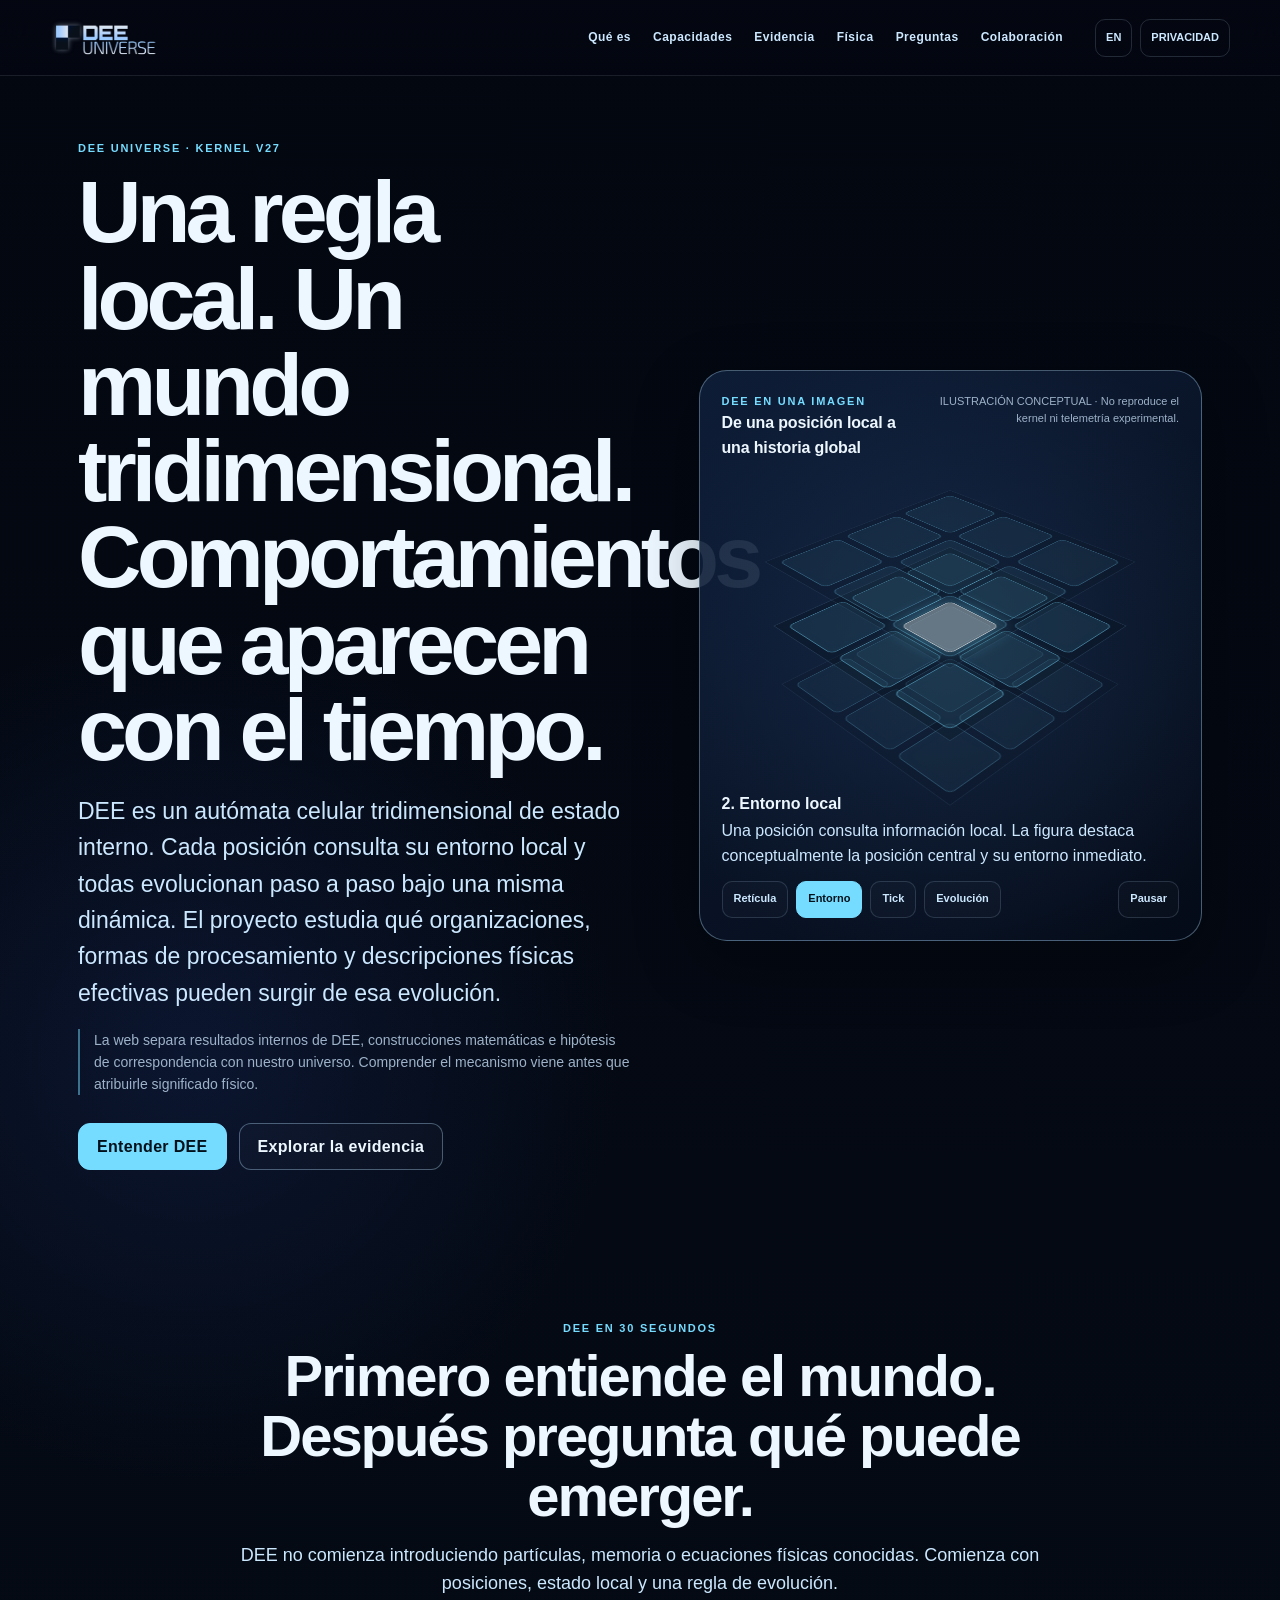
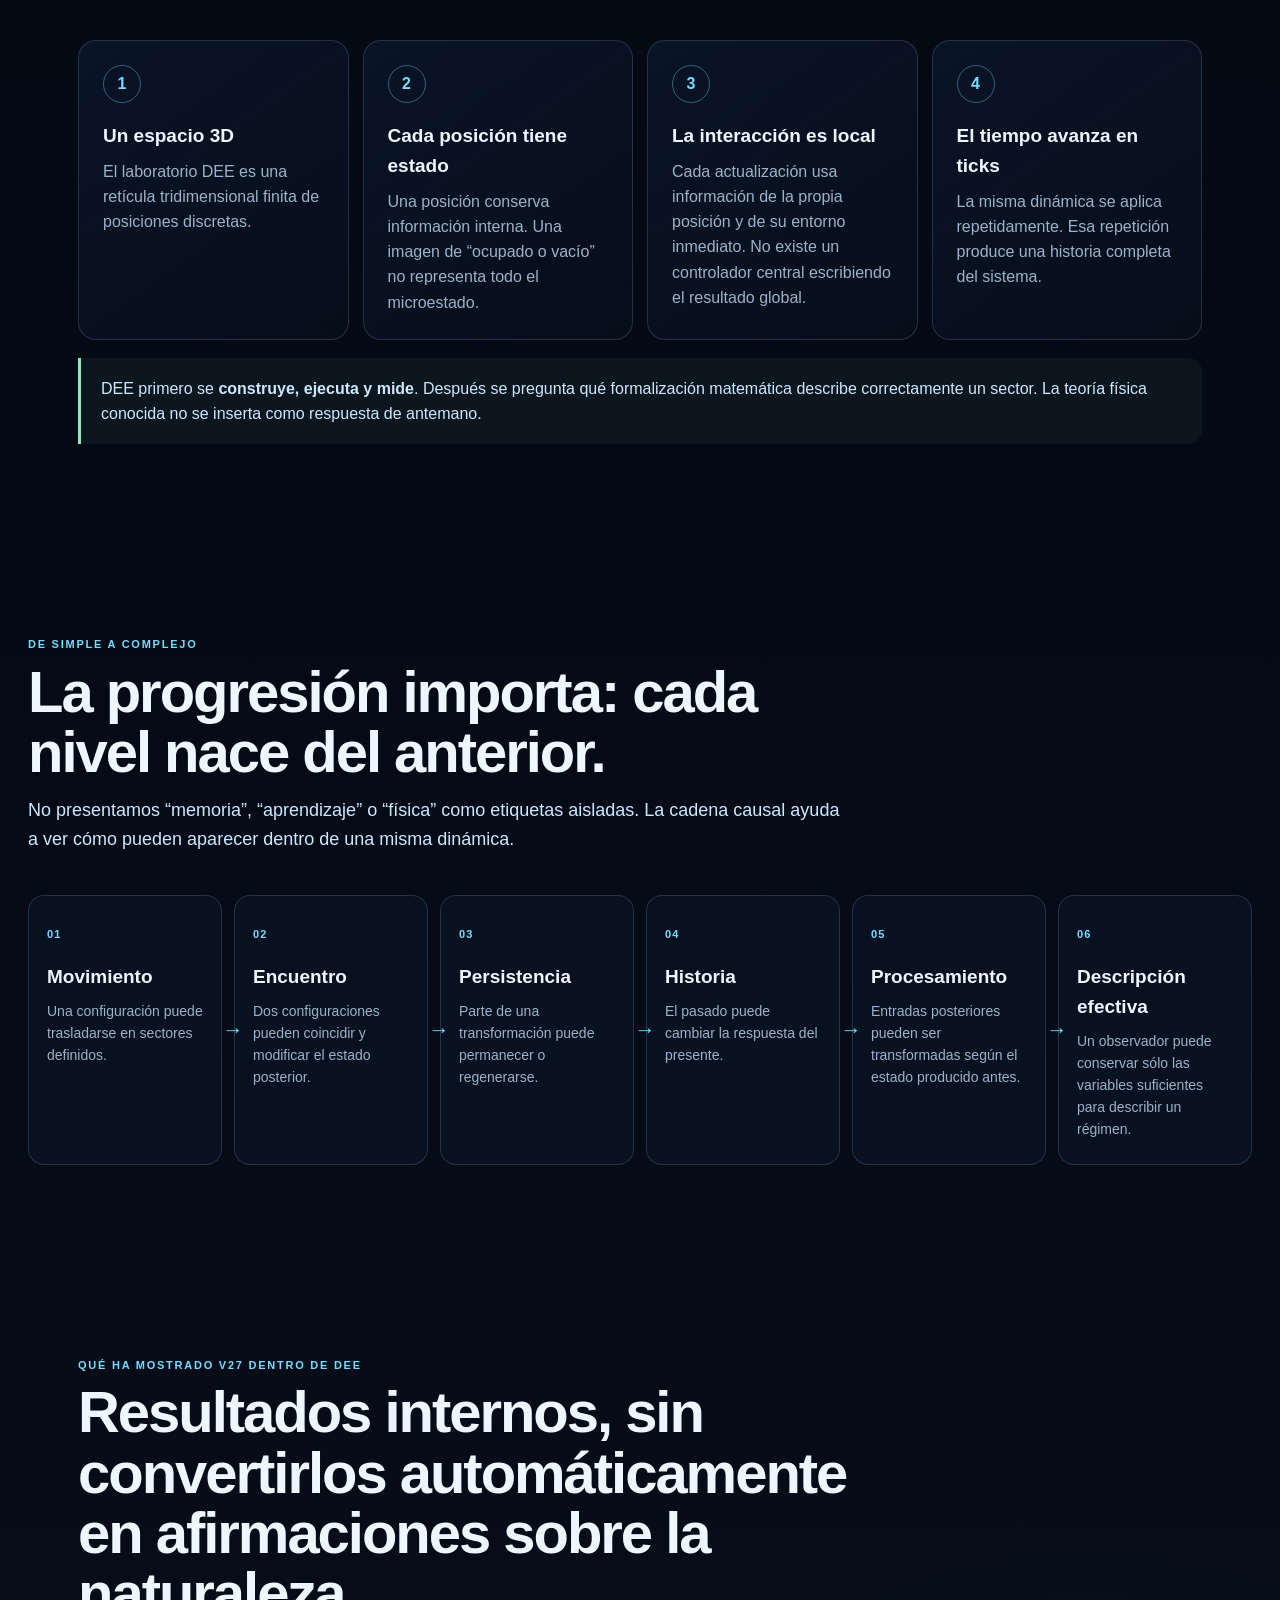
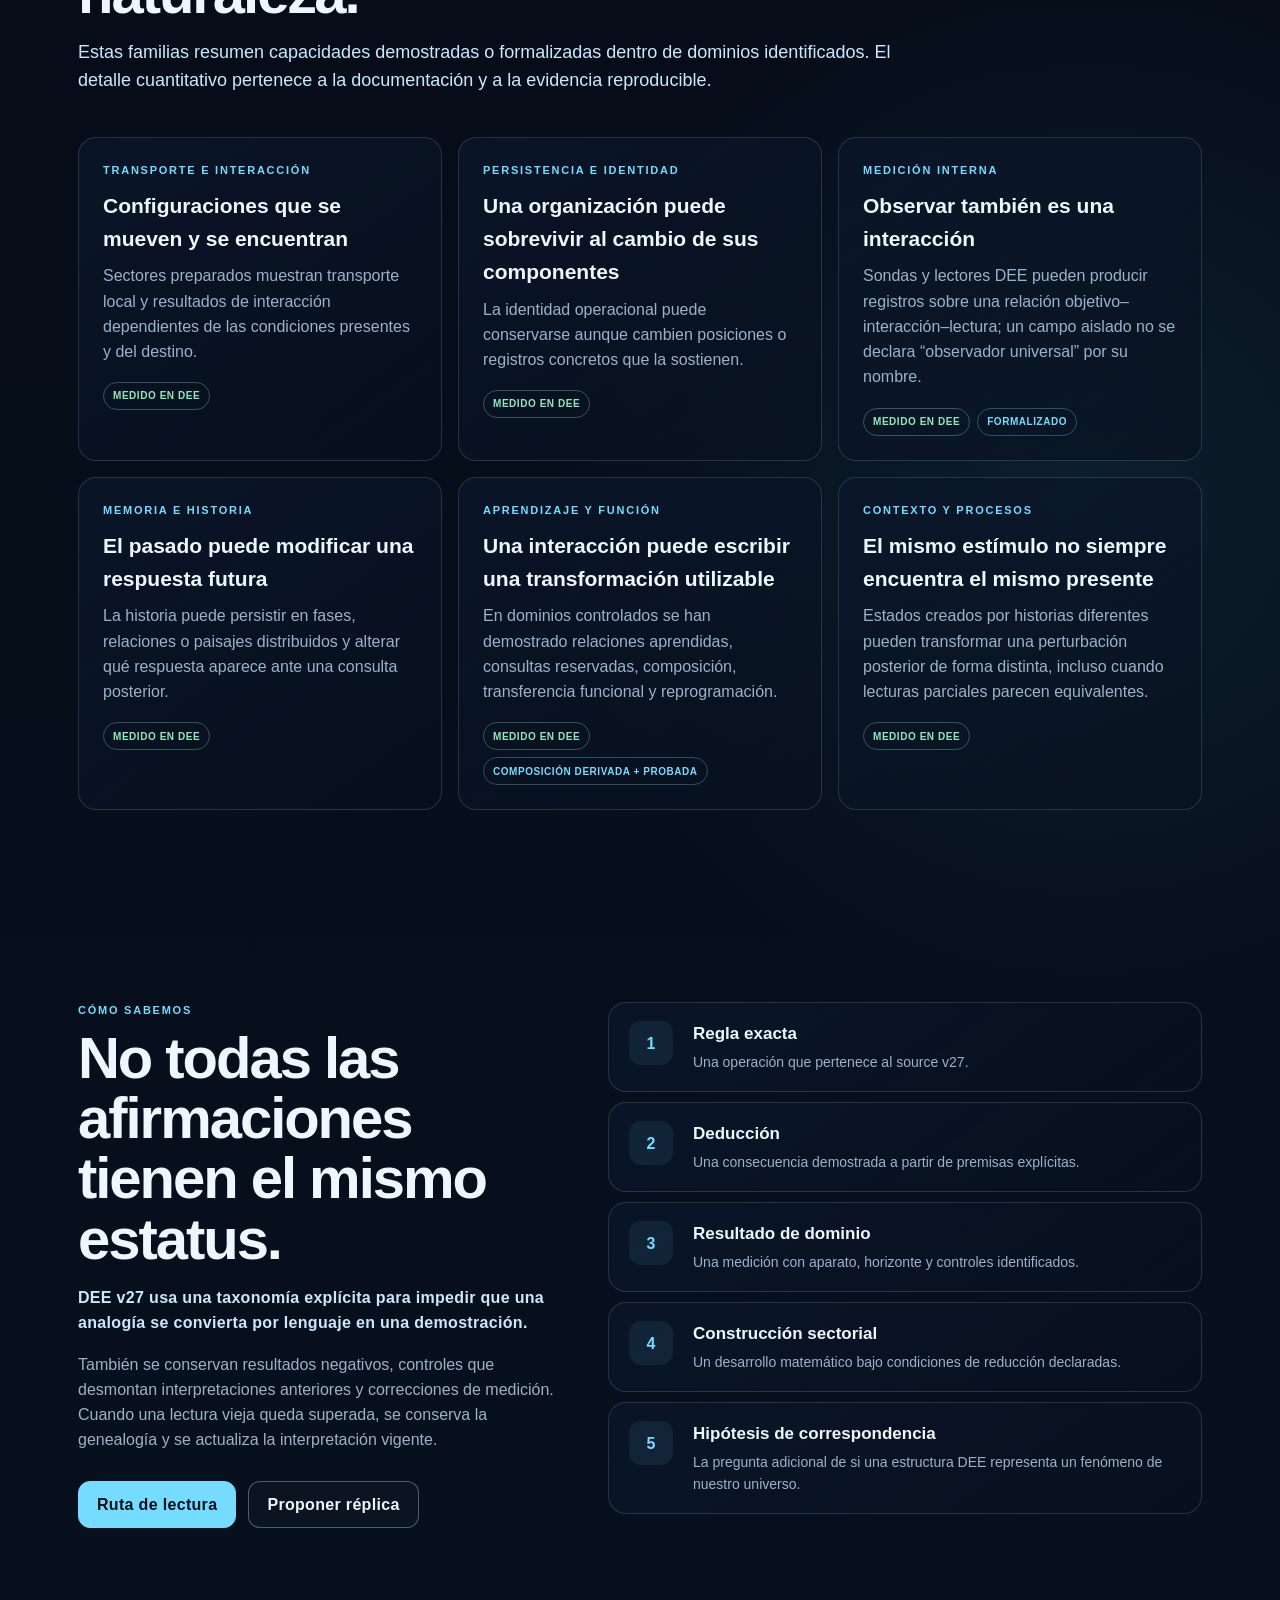
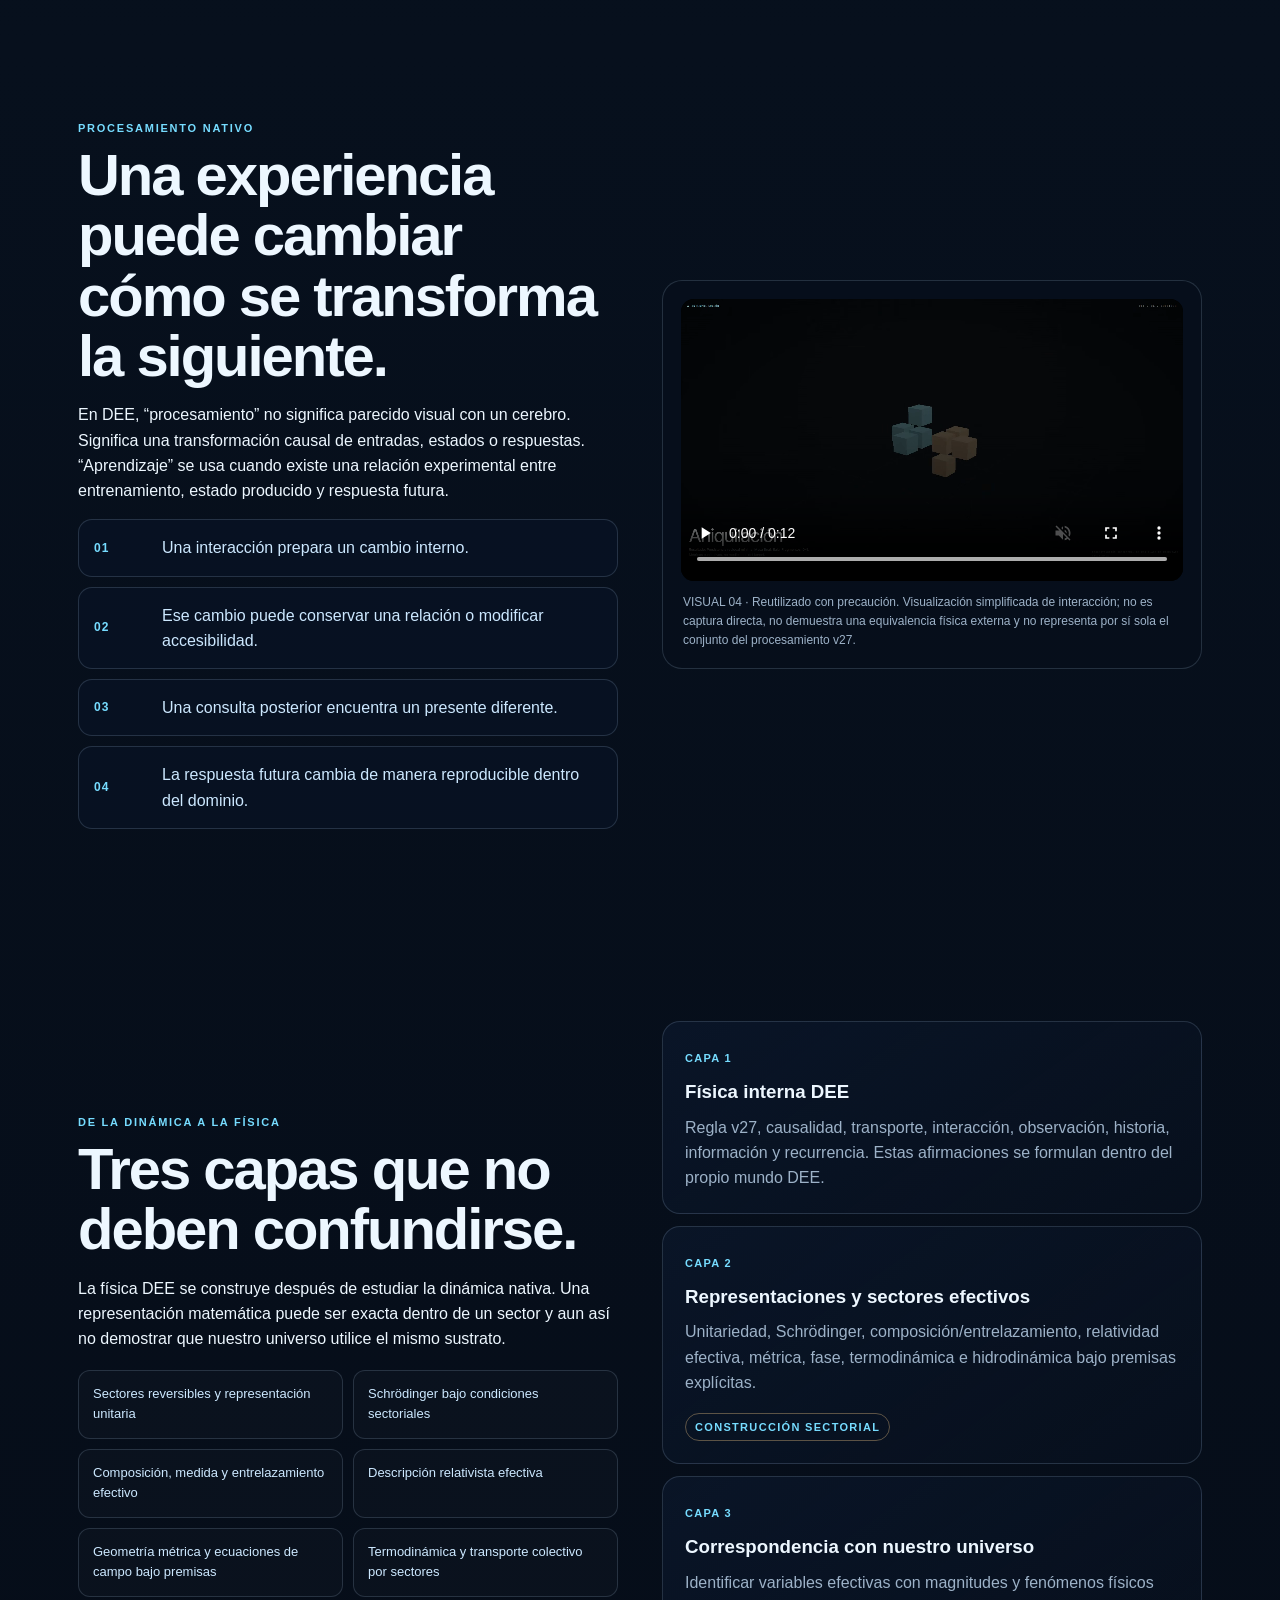
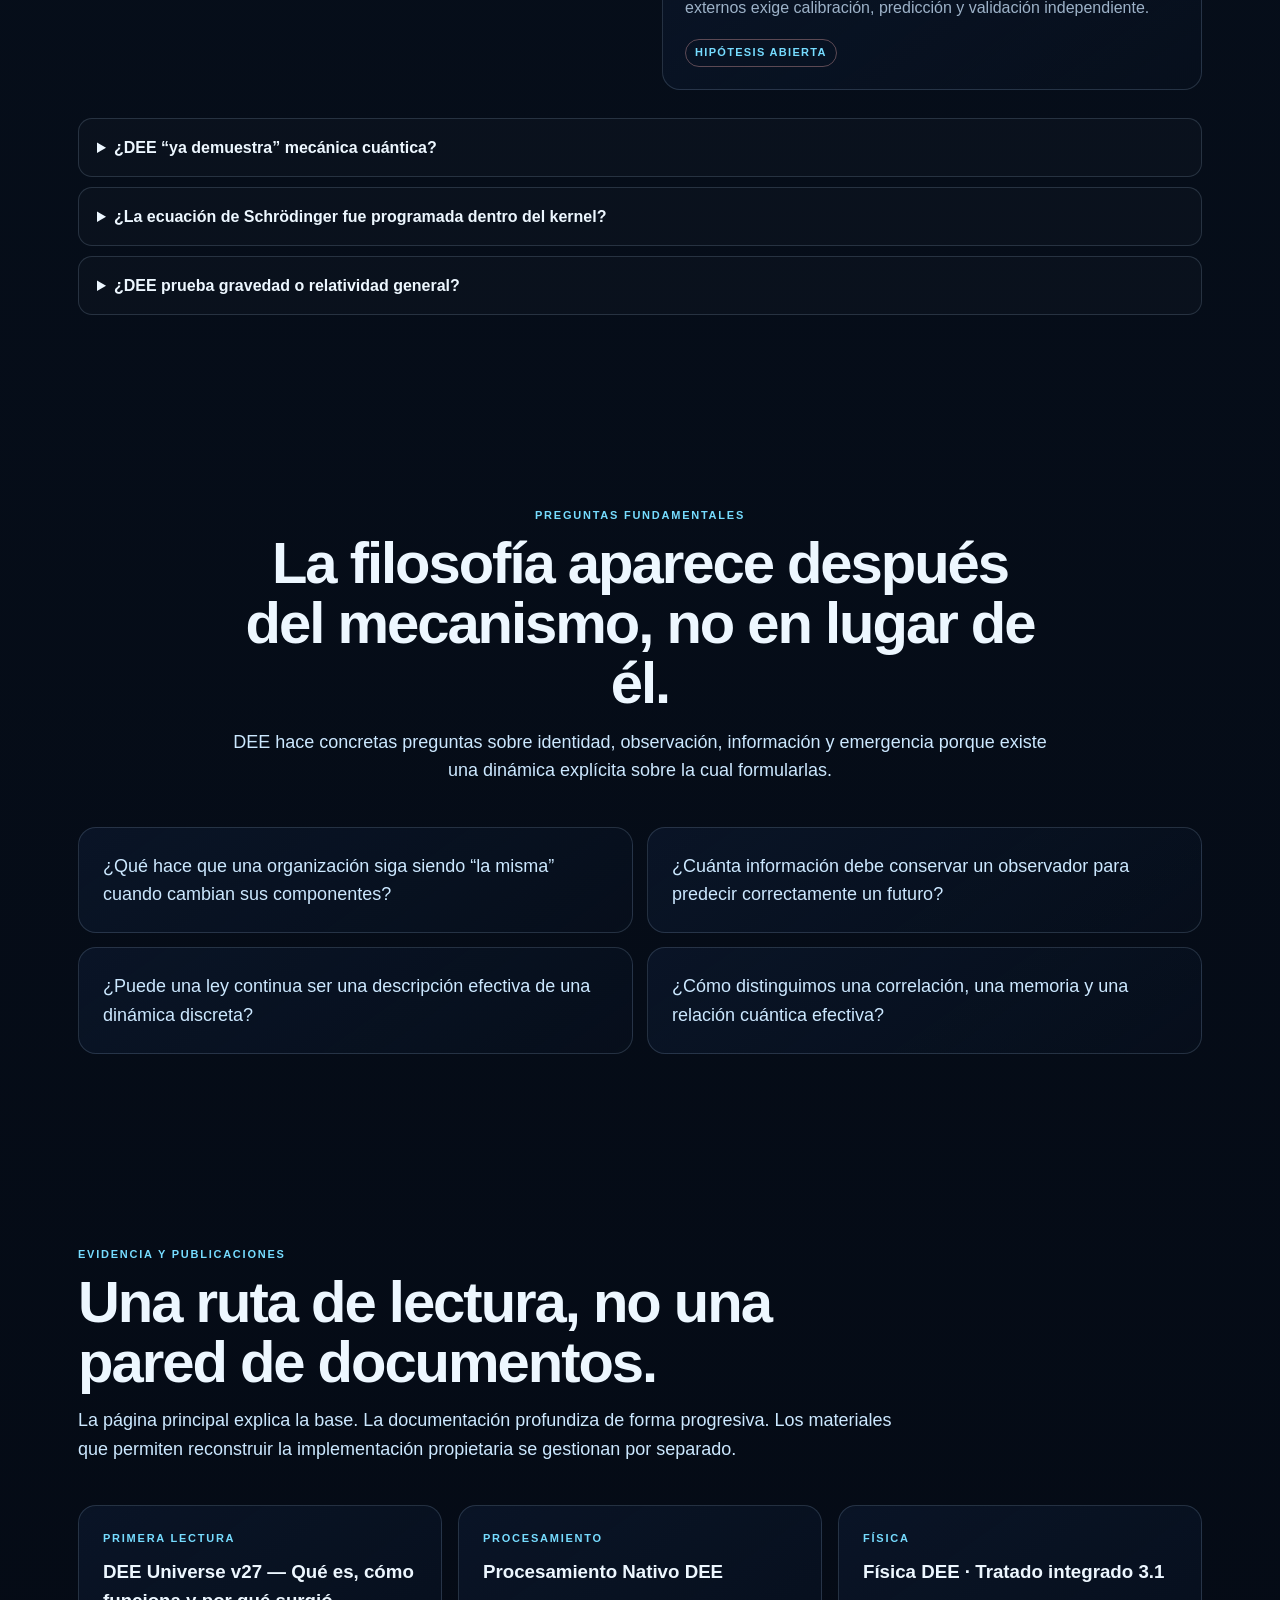
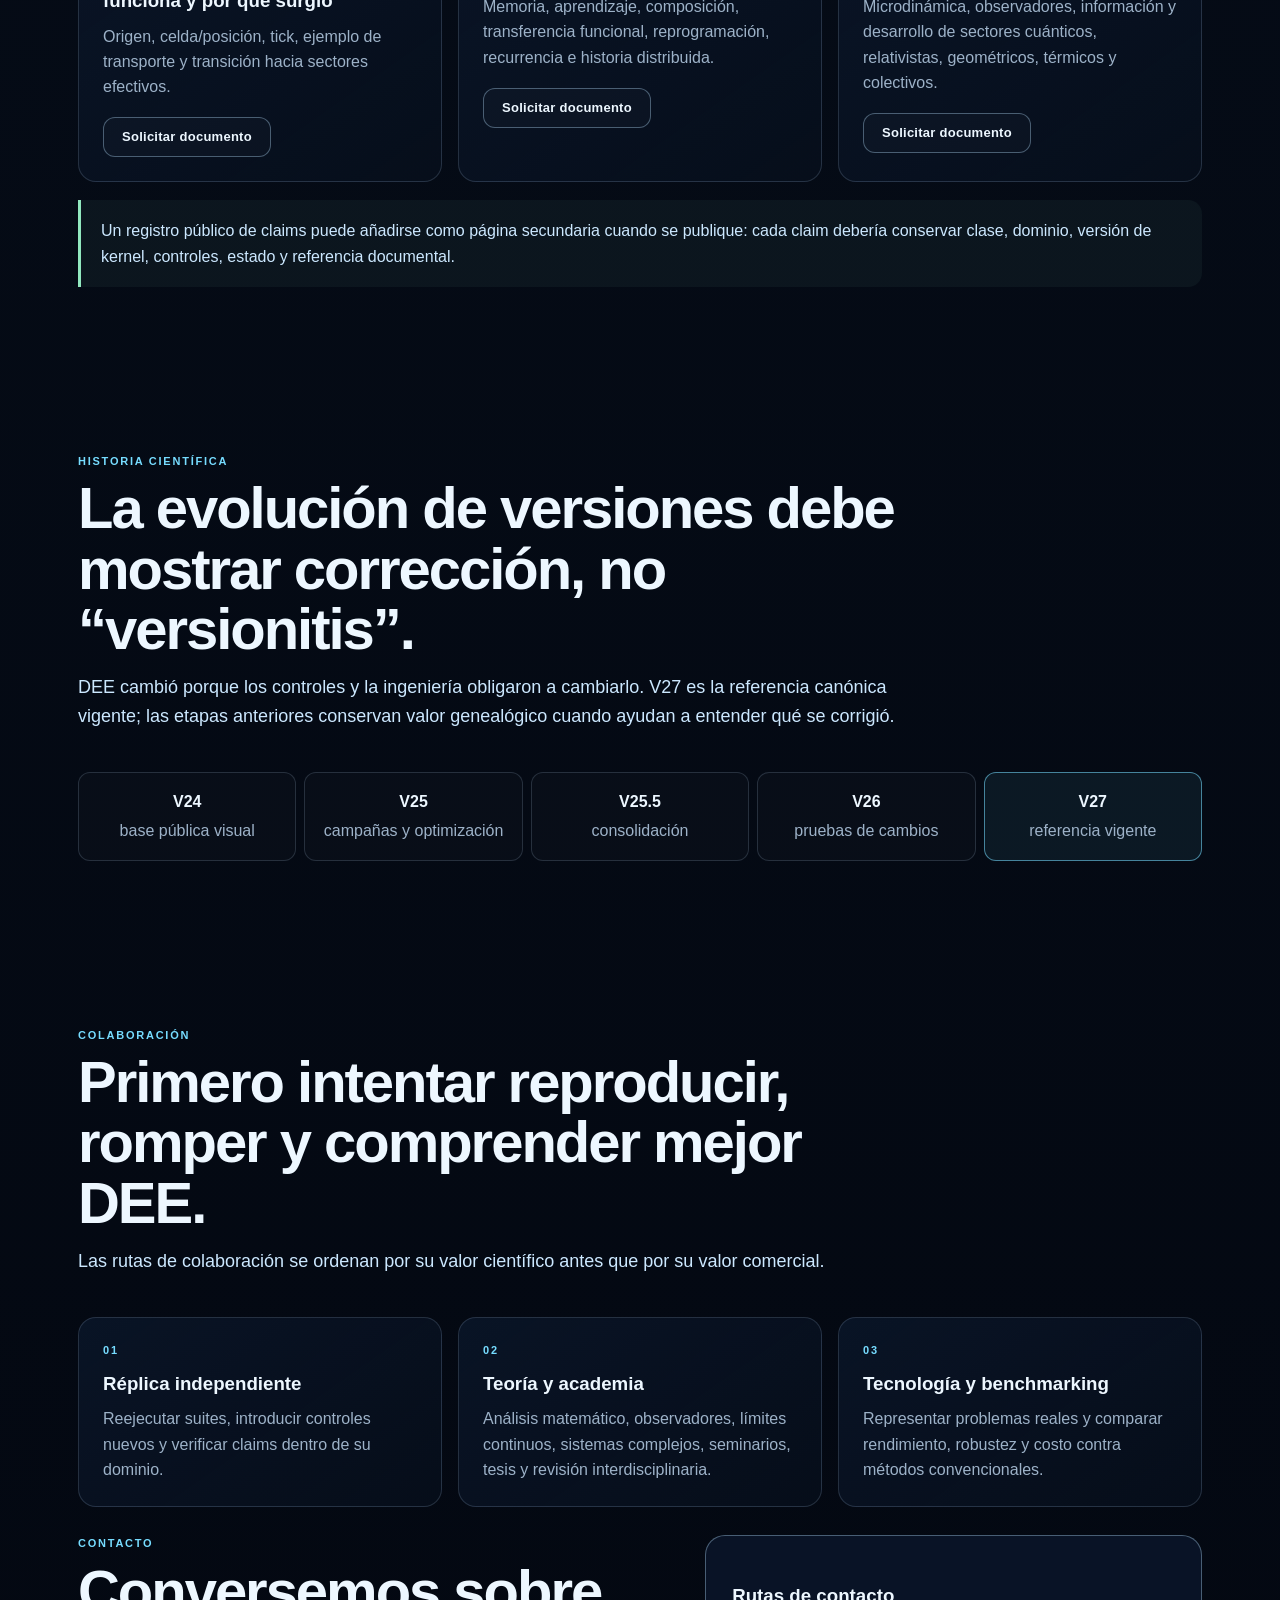
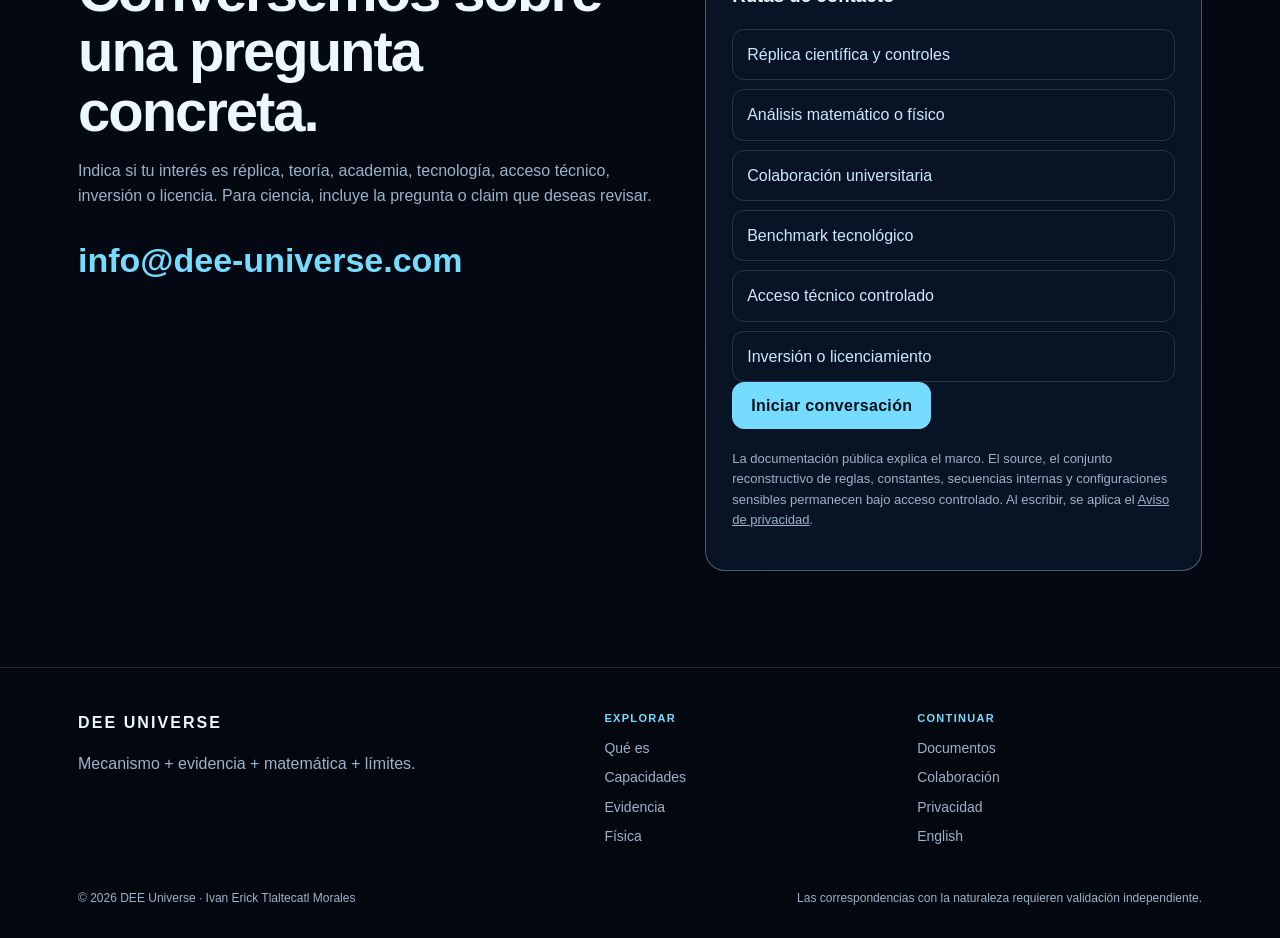
==== commit 6ef2ab52: "Update DEE Universe public site to v27 communication architecture Replace the ES/EN home pages, styl" ====
--- a/indexES.html
+++ b/indexES.html
@@ -3,279 +3,184 @@
 <head>
   <meta charset="utf-8">
   <meta name="viewport" content="width=device-width, initial-scale=1">
-  <meta name="description" content="DEE Universe: física geométrica informacional discreta, evidencia experimental v25, y programa abierto a colaboración científica, inversión y licenciamiento de la arquitectura.">
-  <title>DEE Universe · Investigación en dinámica discreta</title>
-  <link rel="canonical" href="/home-es">
+  <meta name="description" content="DEE Universe v27: una dinámica discreta tridimensional explícita para estudiar emergencia, procesamiento nativo y sectores físicos efectivos con evidencia, matemática y límites declarados.">
+  <meta name="theme-color" content="#040711">
+  <title>DEE Universe v27 · Dinámica discreta, procesamiento y física efectiva</title>
+  <link rel="canonical" href="https://dee-universe.com/home-es">
+  <link rel="alternate" hreflang="en" href="https://dee-universe.com/home">
+  <link rel="alternate" hreflang="es" href="https://dee-universe.com/home-es">
+  <meta property="og:type" content="website">
+  <meta property="og:title" content="DEE Universe v27 · Dinámica discreta, procesamiento y física efectiva">
+  <meta property="og:description" content="Comprende primero el mecanismo: retícula 3D, estado local, ticks y una misma dinámica. Después explora evidencia, procesamiento nativo y sectores físicos efectivos.">
+  <meta property="og:url" content="https://dee-universe.com/home-es">
+  <meta property="og:image" content="https://dee-universe.com/DEEUniverseLOGOBlanco.png">
+  <meta name="twitter:card" content="summary_large_image">
   <link rel="icon" type="image/svg+xml" href="/favicon.svg?v=2">
   <link rel="icon" type="image/png" sizes="96x96" href="/favicon-96x96.png?v=2">
   <link rel="shortcut icon" href="/favicon.ico?v=2">
   <link rel="apple-touch-icon" sizes="180x180" href="/apple-touch-icon.png?v=2">
   <link rel="manifest" href="/site.webmanifest?v=2">
-  <link rel="stylesheet" href="dee-universe.css?v=3">
+  <link rel="stylesheet" href="dee-universe.css?v=27">
+  <script type="application/ld+json">{"@context":"https://schema.org","@type":"ResearchProject","name":"DEE Universe","url":"https://dee-universe.com/home-es","description":"Proyecto de investigación sobre una dinámica discreta tridimensional, procesamiento nativo y sectores físicos efectivos.","creator":{"@type":"Person","name":"Ivan Erick Tlaltecatl Morales"}}</script>
 </head>
 <body>
   <a class="skip-link" href="#contenido">Ir al contenido</a>
-
   <header class="site-header">
-    <a class="brand" href="#dee" aria-label="DEE Universe, inicio">
-      <img class="brand-logo" src="DEEUniverseLOGOBlanco.png" alt="DEE Universe">
-    </a>
-
+    <a class="brand" href="#dee" aria-label="DEE Universe, inicio"><img class="brand-logo" src="DEEUniverseLOGOBlanco.png" alt="DEE Universe"></a>
     <nav class="main-nav" aria-label="Navegación principal">
-      <a href="#dee">DEE</a>
-      <a href="#capabilities">Capacidades</a>
-      <a href="#atlas">Atlas</a>
-      <a href="#laboratory">Laboratorio</a>
-      <a href="#frontiers">Fronteras</a>
-      <a href="#technology">Tecnología</a>
-      <a href="#engagement">Licenciamiento</a>
-      <a href="#contact">Contacto</a>
+      <a href="#que-es">Qué es</a><a href="#capacidades">Capacidades</a><a href="#evidencia">Evidencia</a><a href="#fisica">Física</a><a href="#preguntas">Preguntas</a><a href="#colaboracion">Colaboración</a>
     </nav>
-
     <div class="header-actions">
       <a class="language-link" href="/home" lang="en" aria-label="View English version">EN</a>
       <a class="privacy-link" href="/privacidad">PRIVACIDAD</a>
-      <a class="access-header" href="#contact">SOLICITAR ACCESO</a>
-      <button class="menu-toggle" type="button" aria-label="Abrir menú" aria-expanded="false" aria-controls="mobile-menu">
-        <svg viewBox="0 0 24 24" aria-hidden="true"><path fill="currentColor" d="M3 6h18v2H3zm0 5h18v2H3zm0 5h18v2H3z"/></svg>
-      </button>
+      <button class="menu-toggle" type="button" aria-label="Abrir menú" aria-expanded="false" aria-controls="mobile-menu"><svg viewBox="0 0 24 24" aria-hidden="true"><path fill="currentColor" d="M3 6h18v2H3zm0 5h18v2H3zm0 5h18v2H3z"/></svg></button>
     </div>
   </header>
-
   <nav class="mobile-menu" id="mobile-menu" aria-label="Navegación móvil">
-    <a href="#dee">DEE</a><a href="#capabilities">Capacidades</a><a href="#atlas">Atlas</a>
-    <a href="#laboratory">Laboratorio</a><a href="#frontiers">Fronteras</a><a href="#technology">Tecnología</a><a href="#engagement">Licenciamiento</a><a href="#contact">Contacto</a><a href="/privacidad">Aviso de privacidad</a>
+    <a href="#que-es">Qué es</a><a href="#capacidades">Capacidades</a><a href="#evidencia">Evidencia</a><a href="#fisica">Física</a><a href="#preguntas">Preguntas</a><a href="#colaboracion">Colaboración</a><a href="/privacidad">Aviso de privacidad</a>
   </nav>
 
   <main id="contenido">
     <section class="hero" id="dee" aria-labelledby="hero-title">
-      <video class="hero-media" autoplay muted loop playsinline preload="auto" aria-label="Introducción a DEE Universe">
-        <source src="01_dee_universe_hero.mp4" type="video/mp4">
-        <source src="01_dee_universe_hero.webm" type="video/webm">
-      </video><button class="hero-video-trigger" type="button" data-video-open aria-label="Ampliar video de introducción a DEE Universe"></button>
-      <div class="hero-scrim" aria-hidden="true"></div><div class="hero-grid" aria-hidden="true"></div>
-      <div class="hero-content">
-        <div class="hero-kicker">DEE UNIVERSE</div>
-        <div class="hero-visual-note">VISUALIZACIÓN CONCEPTUAL · ESCALA REDUCIDA</div>
-        <h1 id="hero-title">Nueva física geométrica informacional fundamental.</h1>
-        <p class="hero-lead">Una dinámica protegida. Múltiples clases de comportamiento tridimensional reproducible. Un programa falsable para investigar si materia efectiva, causalidad, estadística y computación pueden emerger de geometría informacional discreta.</p>
-        <p class="disclosure">Los fenómenos computacionales presentados fueron ejecutados dentro de DEE Universe. Las correspondencias con la naturaleza se muestran únicamente como interpretaciones o hipótesis abiertas a validación independiente.</p>
-        <div class="hero-actions">
-          <a class="button button--solid" href="#laboratory" data-open-lab>ABRIR LABORATORIO EXPERIMENTAL</a>
-          <a class="button" href="#contact">SOLICITAR ACCESO TÉCNICO</a>
+      <div class="hero-inner">
+        <div>
+          <div class="eyebrow">DEE Universe · Kernel v27</div>
+          <h1 id="hero-title">Una regla local. Un mundo tridimensional. Comportamientos que aparecen con el tiempo.</h1>
+          <p class="hero-lead">DEE es un autómata celular tridimensional de estado interno. Cada posición consulta su entorno local y todas evolucionan paso a paso bajo una misma dinámica. El proyecto estudia qué organizaciones, formas de procesamiento y descripciones físicas efectivas pueden surgir de esa evolución.</p>
+          <p class="hero-note">La web separa resultados internos de DEE, construcciones matemáticas e hipótesis de correspondencia con nuestro universo. Comprender el mecanismo viene antes que atribuirle significado físico.</p>
+          <div class="hero-actions"><a class="button button--solid" href="#que-es">Entender DEE</a><a class="button" href="#evidencia">Explorar la evidencia</a></div>
         </div>
-      </div>
-      <div class="thesis-cards" aria-label="Del hecho computacional a la hipótesis teórica">
-        <article class="thesis-card">
-          <span class="eyebrow">Hecho computacional</span>
-          <h3>El sustrato discreto</h3>
-          <p>El motor DEE opera en una retícula discreta estricta Z³. No hay leyes físicas programadas explícitamente ni parámetros arbitrarios. Todo el sistema (umbrales, dinámicas y valores) deriva estrictamente de un único principio geométrico generativo.</p>
-        </article>
-        <article class="thesis-card">
-          <span class="eyebrow">Observación empírica</span>
-          <h3>Emergencia autónoma</h3>
-          <p>Impulsadas exclusivamente por este único principio geométrico, sin secuencias de comandos externas, las configuraciones iniciales producen comportamientos complejos espontáneamente. Observamos la formación orgánica de puertas lógicas, propagación continua tipo fluido, decadencia termodinámica, el efecto observador, etc.</p>
-        </article>
-        <article class="thesis-card">
-          <span class="eyebrow">Hipótesis teórica</span>
-          <h3>¿Un espejo de la naturaleza?</h3>
-          <p>Estos comportamientos imitan leyes físicas a escalas fundamentales. Planteamos la hipótesis de que la relatividad y la cuántica son propiedades emergentes de esta dinámica geométrica, y que la experimentación continua revelará su convergencia hacia la física clásica a escalas macroscópicas. DEE ofrece el marco para comprobar este paradigma.</p>
-        </article>
-      </div>
-    </section>
-
-    <section class="section" id="v25" aria-labelledby="v25-title">
-      <div class="section-head section-head--center">
-        <div class="eyebrow">Marco v25 · Evidencia hasta V19</div>
-        <h2 id="v25-title">Un candidato a física de capa más profunda, no solo un simulador.</h2>
-        <p>Los reportes anteriores separaron a propósito la computación de la física externa; ese límite se mantiene. Pero "aún no establecido en nuestro universo" no equivale a "descartado". DEE se investiga ahora como marco físico candidato de próxima capa, con evidencia acumulada hasta V19 y un programa de validación V20 en curso.</p>
-      </div>
-      <div class="thesis-cards" aria-label="Resultados destacados de la campaña V19">
-        <article class="thesis-card">
-          <span class="eyebrow">Enrutamiento dependiente de historia</span>
-          <h3>La ruta preferida cambia tras una penalización</h3>
-          <p>Tras penalizar una ruta, la ruta futura preferida se alejó de ella en 15 de 15 casos aplicables de V19.</p>
-          <div class="tag-row"><span class="tag tag--observed">MEDIDO INTERNAMENTE</span></div>
-        </article>
-        <article class="thesis-card">
-          <span class="eyebrow">Lectura de estado por tamaño</span>
-          <h3>Clasificación consistente en tres escalas</h3>
-          <p>V19 obtuvo 87.5%, 87.5% y 100% de clasificación correcta en los tres tamaños probados.</p>
-          <div class="tag-row"><span class="tag">MEDIDO · LEY DE ESCALA ABIERTA</span></div>
-        </article>
-        <article class="thesis-card">
-          <span class="eyebrow">El orden importa</span>
-          <h3>A→B no siempre equivale a B→A</h3>
-          <p>V19 reforzó la evidencia de que ejecutar A y luego B no necesariamente produce el mismo comportamiento posterior que B y luego A.</p>
-          <div class="tag-row"><span class="tag">MEDIDO BAJO APARATO PROBADO</span></div>
-        </article>
-      </div>
-    </section>
-
-    <section class="section fabric-section" id="fabric" aria-labelledby="fabric-title">
-      <div class="fabric-intro">
-        <div class="body-copy">
-          <div class="eyebrow">El tejido vivo de la realidad</div>
-          <h2 id="fabric-title">Una realidad que cambia de vecino en vecino.</h2>
-          <p class="fabric-lead">DEE no parte de una caja vacía donde se mueven objetos terminados. Parte de estados discretos y relaciones locales. A partir de ellas investiga cómo pueden emerger propagación, estructuras persistentes, memoria y cómputo.</p>
-          <p>Esta es una forma narrativa de leer el programa experimental. Describe lo observado dentro del motor y separa, en todo momento, las posibles analogías con la naturaleza.</p>
-          <p class="fact-line">El principio generador y sus reglas internas permanecen protegidos; sus entradas, salidas, telemetría y resultados pueden someterse a evaluación controlada.</p>
-        </div>
-        <div class="fabric-path" aria-label="Cuatro ideas para comprender el tejido computacional de DEE">
-          <article><span>01</span><div><h3>Causalidad local</h3><p>Una modificación se transmite mediante relaciones vecinas. La propagación observada pertenece al modelo; no demuestra acción instantánea en la naturaleza.</p></div></article>
-          <article><span>02</span><div><h3>Tiempo operativo</h3><p>En DEE, el cambio se cuenta mediante ticks y eventos. La metáfora del “tráfico causal” ayuda a formular experimentos, no prueba dilatación temporal física.</p></div></article>
-          <article><span>03</span><div><h3>Memoria topológica</h3><p>Estructuras persistentes, ciclos A↔B y respuestas dependientes de su historia permiten estudiar cómo una geometría puede conservar información.</p></div></article>
-          <article><span>04</span><div><h3>Lógica encadenada</h3><p>Génesis condicionada, cavidades e interacciones ofrecen primitivas para que el resultado de un evento modifique el siguiente. El circuito completo sigue en desarrollo.</p></div></article>
-        </div>
-      </div>
-      <div class="fabric-summary" aria-label="De la dinámica discreta a los fenómenos emergentes">
-        <span>Estados discretos</span><i aria-hidden="true">→</i><span>Relaciones locales</span><i aria-hidden="true">→</i><span>Historia y memoria</span><i aria-hidden="true">→</i><span>Geometrías emergentes</span><i aria-hidden="true">→</i><span>Hipótesis comprobables</span>
-      </div>
-    </section>
-
-    <section class="section system-section" aria-labelledby="system-title">
-      <div class="system-grid">
-        <div class="spec-panel">
-          <div class="eyebrow">Qué es DEE Universe</div>
-          <h2 id="system-title">Un motor 3D discreto y reproducible.</h2>
-          <p>DEE Universe es un motor tridimensional de dinámica discreta, determinista, local, toroidal y sincronizada por ticks, compilado en C++ y accesible mediante Python.</p>
-          <div class="spec-list" aria-label="Comportamientos observables"><span>persistir</span><span>oscilar</span><span>propagarse</span><span>transformarse</span><span>fragmentarse</span><span>interactuar</span><span>formar materiales</span><span>entrar en ciclos</span></div>
-        </div>
-        <div>
-          <div class="eyebrow">Niveles de lectura</div>
-          <div class="levels">
-            <article class="level"><span class="level-num">01</span><div><h3>Resultado computacional</h3><p>Ejecutado dentro de DEE y respaldado por script, telemetría o log. Es la capa verificable de la página.</p></div></article>
-            <article class="level"><span class="level-num">02</span><div><h3>Interpretación DEE</h3><p>Función observada dentro de la realidad computacional del sistema; no establece todavía su correspondencia con la naturaleza.</p></div></article>
-            <article class="level"><span class="level-num">03</span><div><h3>Hipótesis física</h3><p>Posible analogía o correspondencia natural que exige protocolo externo, réplica y comparación independiente.</p></div></article>
-            <article class="level"><span class="level-num">04</span><div><h3>Frontera protegida</h3><p>El kernel es una caja negra: entradas, salidas, telemetría y resultados pueden evaluarse sin publicar las reglas propietarias.</p></div></article>
+        <div class="concept-card" data-concept data-phase="grid" aria-label="Ilustración conceptual de una retícula DEE">
+          <div class="concept-top"><div><div class="eyebrow">DEE en una imagen</div><div class="concept-title">De una posición local a una historia global</div></div><div class="concept-disclosure">ILUSTRACIÓN CONCEPTUAL · No reproduce el kernel ni telemetría experimental.</div></div>
+          <div class="lattice-stage"><div class="lattice-scene" aria-hidden="true"><div class="lattice-layer"><span class="cell" data-cell="0" data-path="true" aria-hidden="true"></span><span class="cell" data-cell="1" aria-hidden="true"></span><span class="cell" data-cell="2" aria-hidden="true"></span><span class="cell" data-cell="3" aria-hidden="true"></span><span class="cell" data-cell="4" data-path="true" aria-hidden="true"></span><span class="cell" data-cell="5" aria-hidden="true"></span><span class="cell" data-cell="6" aria-hidden="true"></span><span class="cell" data-cell="7" aria-hidden="true"></span><span class="cell" data-cell="8" data-path="true" aria-hidden="true"></span></div><div class="lattice-layer"><span class="cell" data-cell="9" aria-hidden="true"></span><span class="cell" data-cell="10" data-path="true" aria-hidden="true"></span><span class="cell" data-cell="11" aria-hidden="true"></span><span class="cell" data-cell="12" aria-hidden="true"></span><span class="cell" data-cell="13" data-center="true" data-path="true" aria-hidden="true"></span><span class="cell" data-cell="14" aria-hidden="true"></span><span class="cell" data-cell="15" aria-hidden="true"></span><span class="cell" data-cell="16" data-path="true" aria-hidden="true"></span><span class="cell" data-cell="17" aria-hidden="true"></span></div><div class="lattice-layer"><span class="cell" data-cell="18" data-path="true" aria-hidden="true"></span><span class="cell" data-cell="19" aria-hidden="true"></span><span class="cell" data-cell="20" aria-hidden="true"></span><span class="cell" data-cell="21" aria-hidden="true"></span><span class="cell" data-cell="22" data-path="true" aria-hidden="true"></span><span class="cell" data-cell="23" aria-hidden="true"></span><span class="cell" data-cell="24" aria-hidden="true"></span><span class="cell" data-cell="25" aria-hidden="true"></span><span class="cell" data-cell="26" data-path="true" aria-hidden="true"></span></div></div></div>
+          <div class="concept-status" aria-live="polite"><strong data-concept-title>1. Retícula 3D</strong><span data-concept-body>El mundo se representa como posiciones discretas organizadas en tres dimensiones.</span></div>
+          <div class="concept-controls" aria-label="Etapas de la explicación visual">
+            <button class="phase-button" type="button" data-phase="grid" aria-pressed="true">Retícula</button>
+            <button class="phase-button" type="button" data-phase="neighbor" aria-pressed="false">Entorno</button>
+            <button class="phase-button" type="button" data-phase="tick" aria-pressed="false">Tick</button>
+            <button class="phase-button" type="button" data-phase="evolution" aria-pressed="false">Evolución</button>
+            <button class="play-toggle" type="button" data-play-toggle aria-pressed="true">Pausar</button>
           </div>
         </div>
       </div>
     </section>
 
-    <section class="section capabilities-section" id="capabilities" aria-labelledby="capabilities-title">
-      <div class="section-head section-head--center"><div class="eyebrow">Capacidades comprobadas</div><h2 id="capabilities-title">Seis clases de comportamiento seleccionadas.</h2><p>Selecciona una tarjeta para abrir su detalle. La telemetría es una selección pública: no incluye condiciones iniciales exhaustivas, tensores, coordenadas, reglas internas ni scripts de reconstrucción.</p></div>
-      <div class="capability-grid">
-        <article class="capability" role="button" tabindex="0" aria-expanded="false"><span class="capability-num">01 · ESTRUCTURAS</span><h3>Estructuras persistentes</h3><p>Geometrías 2³→8³; 500 ticks; cambio neto de ocupación 0.</p><div class="capability-detail"><div><p>Aplicaciones explorables: memoria estructural, módulos, barreras y conductos. No se infiere estabilidad infinita ni materia física.</p></div></div><span class="capability-arrow" aria-hidden="true">+</span></article>
-        <article class="capability" role="button" tabindex="0" aria-expanded="false"><span class="capability-num">02 · GÉNESIS</span><h3>Génesis geométrica</h3><p>M_D 270→279; ΔM_D +9; 100 ticks. Evento profundo 16→17 en tick 7,686,278.</p><div class="capability-detail"><div><p>Permite estudiar lógica espacial, umbrales, acumuladores y generación de estados. No mide creación física de masa o energía.</p></div></div><span class="capability-arrow" aria-hidden="true">+</span></article>
-        <article class="capability" role="button" tabindex="0" aria-expanded="false"><span class="capability-num">03 · PROPAGACIÓN</span><h3>Propagación y oscilación</h3><p>Frente 5→45 en 40 ticks. Regímenes A↔B de periodo 2.</p><div class="capability-detail"><div><p>El seguimiento circular/desenvuelto corrige el transporte toroidal a ≈0.9978 vóxel/tick. Describe transporte del modelo, no la velocidad de la luz.</p></div></div><span class="capability-arrow" aria-hidden="true">+</span></article>
-        <article class="capability" role="button" tabindex="0" aria-expanded="false"><span class="capability-num">04 · REACCIONES</span><h3>Química topológica</h3><p>98 interacciones: 49 de proximidad y 49 cinéticas; múltiples clases de salida.</p><div class="capability-detail"><div><p>El corpus permite explorar química digital, redes de reacción y cómputo por colisiones. No afirma equivalencia química con la naturaleza.</p></div></div><span class="capability-arrow" aria-hidden="true">+</span></article>
-        <article class="capability" role="button" tabindex="0" aria-expanded="false"><span class="capability-num">05 · MATERIALES</span><h3>Materiales digitales</h3><p>12 ensayos; cuatro barreras; tres objetos. Aerogel emergente: 46.93%.</p><div class="capability-detail"><div><p>Aplicaciones: porosidad, impactos, barreras y diseño topológico. No demuestra rendimiento de blindaje físico.</p></div></div><span class="capability-arrow" aria-hidden="true">+</span></article>
-        <article class="capability" role="button" tabindex="0" aria-expanded="false"><span class="capability-num">06 · MINERÍA</span><h3>Autoorganización y minería</h3><p>1,078→391; 22 componentes. 6,860→6,488; nueve firmas.</p><div class="capability-detail"><div><p>La caja negra identifica taxonomías, atractores, datasets y especies recurrentes. No es una tabla periódica universal validada.</p></div></div><span class="capability-arrow" aria-hidden="true">+</span></article>
+    <section class="section" id="que-es" aria-labelledby="what-title">
+      <div class="section-head section-head--center"><div class="eyebrow">DEE en 30 segundos</div><h2 id="what-title">Primero entiende el mundo. Después pregunta qué puede emerger.</h2><p>DEE no comienza introduciendo partículas, memoria o ecuaciones físicas conocidas. Comienza con posiciones, estado local y una regla de evolución.</p></div>
+      <div class="quick-grid">
+        <article class="quick-card"><strong>1</strong><h3>Un espacio 3D</h3><p>El laboratorio DEE es una retícula tridimensional finita de posiciones discretas.</p></article>
+        <article class="quick-card"><strong>2</strong><h3>Cada posición tiene estado</h3><p>Una posición conserva información interna. Una imagen de “ocupado o vacío” no representa todo el microestado.</p></article>
+        <article class="quick-card"><strong>3</strong><h3>La interacción es local</h3><p>Cada actualización usa información de la propia posición y de su entorno inmediato. No existe un controlador central escribiendo el resultado global.</p></article>
+        <article class="quick-card"><strong>4</strong><h3>El tiempo avanza en ticks</h3><p>La misma dinámica se aplica repetidamente. Esa repetición produce una historia completa del sistema.</p></article>
+      </div>
+      <div class="science-note">DEE primero se <strong>construye, ejecuta y mide</strong>. Después se pregunta qué formalización matemática describe correctamente un sector. La teoría física conocida no se inserta como respuesta de antemano.</div>
+    </section>
+
+    <section class="section section--wide" aria-labelledby="simple-title">
+      <div class="section-head"><div class="eyebrow">De simple a complejo</div><h2 id="simple-title">La progresión importa: cada nivel nace del anterior.</h2><p>No presentamos “memoria”, “aprendizaje” o “física” como etiquetas aisladas. La cadena causal ayuda a ver cómo pueden aparecer dentro de una misma dinámica.</p></div>
+      <div class="story-line">
+        <article class="story-step"><span>01</span><h3>Movimiento</h3><p>Una configuración puede trasladarse en sectores definidos.</p></article>
+        <article class="story-step"><span>02</span><h3>Encuentro</h3><p>Dos configuraciones pueden coincidir y modificar el estado posterior.</p></article>
+        <article class="story-step"><span>03</span><h3>Persistencia</h3><p>Parte de una transformación puede permanecer o regenerarse.</p></article>
+        <article class="story-step"><span>04</span><h3>Historia</h3><p>El pasado puede cambiar la respuesta del presente.</p></article>
+        <article class="story-step"><span>05</span><h3>Procesamiento</h3><p>Entradas posteriores pueden ser transformadas según el estado producido antes.</p></article>
+        <article class="story-step"><span>06</span><h3>Descripción efectiva</h3><p>Un observador puede conservar sólo las variables suficientes para describir un régimen.</p></article>
       </div>
     </section>
 
-    <section class="section atlas-section" id="atlas" aria-labelledby="atlas-title">
-      <div class="atlas-layout">
-        <div class="atlas-copy"><div class="eyebrow">Atlas</div><h2 id="atlas-title">Tabla periódica DEE.</h2><h3>Atlas de materia y dinámica digital.</h3><p>La Tabla Periódica DEE clasifica especies y firmas topológicas producidas bajo una misma dinámica. La hipótesis plantea que estas familias podrían representar clases organizativas equivalentes, isomorfas o precursoras de estructuras naturales; la correspondencia exacta no está establecida.</p><div class="public-note">Selección pública: catálogo completo, orientaciones, tensores, coordenadas y fases bajo acceso controlado.</div><div class="button-row"><button class="button button--solid" type="button" data-atlas-open>EXPLORAR ATLAS 3D</button></div></div>
-        <div class="visual-frame" data-visual-type="CONCEPTUAL · ESCALA REDUCIDA"><video muted autoplay loop playsinline preload="metadata" aria-label="Visualización conceptual del Atlas Periódico DEE"><source src="03_dee_periodic_atlas.mp4" type="video/mp4"><source src="03_dee_periodic_atlas.webm" type="video/webm"></video><div class="visual-meta"><span>VISUAL 03 · ATLAS</span><span>NO ES CAPTURA DIRECTA</span></div></div>
+    <section class="section" id="capacidades" aria-labelledby="cap-title">
+      <div class="section-head"><div class="eyebrow">Qué ha mostrado v27 dentro de DEE</div><h2 id="cap-title">Resultados internos, sin convertirlos automáticamente en afirmaciones sobre la naturaleza.</h2><p>Estas familias resumen capacidades demostradas o formalizadas dentro de dominios identificados. El detalle cuantitativo pertenece a la documentación y a la evidencia reproducible.</p></div>
+      <div class="cap-grid">
+        <article class="cap-card"><div class="eyebrow">Transporte e interacción</div><h3>Configuraciones que se mueven y se encuentran</h3><p>Sectores preparados muestran transporte local y resultados de interacción dependientes de las condiciones presentes y del destino.</p><div class="badge-row"><span class="badge badge--measured">Medido en DEE</span></div></article>
+        <article class="cap-card"><div class="eyebrow">Persistencia e identidad</div><h3>Una organización puede sobrevivir al cambio de sus componentes</h3><p>La identidad operacional puede conservarse aunque cambien posiciones o registros concretos que la sostienen.</p><div class="badge-row"><span class="badge badge--measured">Medido en DEE</span></div></article>
+        <article class="cap-card"><div class="eyebrow">Medición interna</div><h3>Observar también es una interacción</h3><p>Sondas y lectores DEE pueden producir registros sobre una relación objetivo–interacción–lectura; un campo aislado no se declara “observador universal” por su nombre.</p><div class="badge-row"><span class="badge badge--measured">Medido en DEE</span><span class="badge badge--derived">Formalizado</span></div></article>
+        <article class="cap-card"><div class="eyebrow">Memoria e historia</div><h3>El pasado puede modificar una respuesta futura</h3><p>La historia puede persistir en fases, relaciones o paisajes distribuidos y alterar qué respuesta aparece ante una consulta posterior.</p><div class="badge-row"><span class="badge badge--measured">Medido en DEE</span></div></article>
+        <article class="cap-card"><div class="eyebrow">Aprendizaje y función</div><h3>Una interacción puede escribir una transformación utilizable</h3><p>En dominios controlados se han demostrado relaciones aprendidas, consultas reservadas, composición, transferencia funcional y reprogramación.</p><div class="badge-row"><span class="badge badge--measured">Medido en DEE</span><span class="badge badge--derived">Composición derivada + probada</span></div></article>
+        <article class="cap-card"><div class="eyebrow">Contexto y procesos</div><h3>El mismo estímulo no siempre encuentra el mismo presente</h3><p>Estados creados por historias diferentes pueden transformar una perturbación posterior de forma distinta, incluso cuando lecturas parciales parecen equivalentes.</p><div class="badge-row"><span class="badge badge--measured">Medido en DEE</span></div></article>
       </div>
     </section>
 
-    <section class="section lab-section" id="laboratory" aria-labelledby="lab-title">
-      <div class="section-head"><div class="eyebrow">Laboratorio experimental</div><h2 id="lab-title">Resultados observados y tecnologías explorables.</h2><p>El laboratorio separa lo ejecutado de las interpretaciones y de los programas de desarrollo. No carga escenas adicionales: los demás conceptos se expresan con telemetría y diagramas ligeros.</p></div>
-      <div class="tabs">
-        <div class="tab-list" role="tablist" aria-label="Vistas del laboratorio"><button class="tab" id="tab-observed" role="tab" aria-selected="true" aria-controls="panel-observed">RESULTADOS OBSERVADOS</button><button class="tab" id="tab-technologies" role="tab" aria-selected="false" aria-controls="panel-technologies" tabindex="-1">TECNOLOGÍAS EXPLORABLES</button></div>
-        <div class="tab-panel" id="panel-observed" role="tabpanel" aria-labelledby="tab-observed">
-          <div class="experiment-grid">
-            <article class="experiment experiment--wide"><div><h3>A. Génesis geométrica</h3><p>270→279; +9; 100 ticks. Evento profundo 16→17 en 7,686,278 ticks.</p><div class="tag-row"><span class="tag tag--observed">COMPROBADO COMPUTACIONALMENTE</span><span class="tag">generación discreta</span></div><p>Interpretación: generación discreta y evento umbral; no energía física medida.</p></div><div class="visual-frame" data-visual-type="BASADA EN TELEMETRÍA · SIMPLIFICADA"><video muted autoplay loop playsinline preload="metadata" aria-label="Génesis geométrica DEE"><source src="02_geometric_genesis.mp4" type="video/mp4"><source src="02_geometric_genesis.webm" type="video/webm"></video><div class="visual-meta"><span>VISUAL 02 · GÉNESIS</span><span>NO ES CAPTURA DIRECTA</span></div></div></article>
-            <article class="experiment experiment--wide"><div><h3>B. Colisionador</h3><p>98 interacciones; persistencia, aniquilación, fragmentación, transformación y crecimiento.</p><div class="tag-row"><span class="tag tag--observed">COMPROBADO COMPUTACIONALMENTE</span><span class="tag">reacciones dependientes de especie</span></div><p>Interpretación: sistema de reacciones dependiente de especie, geometría y movimiento.</p></div><div class="visual-frame" data-visual-type="BASADA EN RESULTADOS · SIMPLIFICADA"><video muted autoplay loop playsinline preload="metadata" aria-label="Colisionador topológico DEE"><source src="04_topological_collider.mp4" type="video/mp4"><source src="04_topological_collider.webm" type="video/webm"></video><div class="visual-meta"><span>VISUAL 04 · COLISIONADOR</span><span>NO ES CAPTURA DIRECTA</span></div></div></article>
-            <article class="experiment experiment--wide"><div><h3>C. Aerogel y muro denso</h3><p>12 ensayos; macroestructura con 46.93% de ocupación.</p><div class="tag-row"><span class="tag tag--observed">COMPROBADO COMPUTACIONALMENTE</span><span class="tag">respuesta a perturbación</span></div><p>Interpretación: respuesta dependiente de densidad y arquitectura; no rendimiento físico de blindaje.</p></div><div class="visual-frame" data-visual-type="COMPARACIÓN CONCEPTUAL · ESCALA REDUCIDA"><video muted autoplay loop playsinline preload="metadata" aria-label="Aerogel frente a muro denso"><source src="05_aerogel_dense_wall.mp4" type="video/mp4"><source src="05_aerogel_dense_wall.webm" type="video/webm"></video><div class="visual-meta"><span>VISUAL 05 · MATERIALES</span><span>NO ES CAPTURA DIRECTA</span></div></div></article>
-            <article class="experiment"><div><h3>D. Transporte toroidal corregido</h3><p>El centroide lineal produjo una falsa desaceleración al cruzar 63→0. El seguimiento circular/desenvuelto da ≈0.9978 vóxel/tick al tick 100.</p><div class="tag-row"><span class="tag tag--observed">RESULTADO CORREGIDO</span></div></div></article>
-            <article class="experiment"><div><h3>E. Observador topológico</h3><p>Existe una clase semántica fija que puede servir como frontera o referencia persistente. El efecto sobre materia vecina requiere experimento controlado.</p><div class="tag-row"><span class="tag">CAPACIDAD ARQUITECTÓNICA</span></div></div></article>
-            <article class="experiment experiment--wide"><div><h3>F. Resultados negativos</h3><p>Bujía: no ignición. Latencia gravitacional: señales no detectadas. Bell: incompleto. Poisson: variación local sin distribución establecida.</p><div class="tag-row"><span class="tag tag--negative">RESULTADO NEGATIVO / INCONCLUSO</span></div></div><div class="public-note">Los resultados negativos se conservan para documentar sensibilidad geométrica y los límites de los detectores. No se usan para respaldar afirmaciones no demostradas.</div></article>
-          </div>
-        </div>
-        <div class="tab-panel" id="panel-technologies" role="tabpanel" aria-labelledby="tab-technologies" hidden>
-          <div class="lab-list">
-            <article class="lab-line"><strong>01</strong><div><h3>Lógica geométrica</h3><p>Génesis condicionada y AND específica para estudiar puertas, circuitos y control por geometría.</p></div><span>PRIMITIVAS SEPARADAS</span></article>
-            <article class="lab-line"><strong>02</strong><div><h3>Computación por colisiones</h3><p>Interacciones como operaciones de selección y transformación; la composición de circuitos sigue pendiente.</p></div><span>CORPUS DISPONIBLE</span></article>
-            <article class="lab-line"><strong>03</strong><div><h3>Materiales y sistemas temporales</h3><p>Muros, aerogel, balística, osciladores y eventos profundos para investigar topologías, relojes y umbrales.</p></div><span>INVESTIGACIÓN</span></article>
-            <article class="lab-line"><strong>04</strong><div><h3>Descubrimiento automático</h3><p>Sopa, explorador y minería para búsqueda de especies, diseño asistido por IA y taxonomía de estados.</p></div><span>DEMOSTRADO CON LÍMITES</span></article>
-            <article class="lab-line"><strong>05</strong><div><h3>Motor de dominio activo</h3><p>Prototipo de volumen y tiempo reducidos para simulación espacial selectiva.</p></div><span>EQUIVALENCIA PENDIENTE</span></article>
-          </div>
+    <section class="section" id="evidencia" aria-labelledby="proof-title">
+      <div class="proof-layout">
+        <div><div class="eyebrow">Cómo sabemos</div><h2 id="proof-title">No todas las afirmaciones tienen el mismo estatus.</h2><p class="kicker-line">DEE v27 usa una taxonomía explícita para impedir que una analogía se convierta por lenguaje en una demostración.</p><p class="muted">También se conservan resultados negativos, controles que desmontan interpretaciones anteriores y correcciones de medición. Cuando una lectura vieja queda superada, se conserva la genealogía y se actualiza la interpretación vigente.</p><div class="button-row"><a class="button button--solid" href="#documentos">Ruta de lectura</a><a class="button" href="#colaboracion">Proponer réplica</a></div></div>
+        <div class="claim-stack">
+          <article class="claim-card"><div class="claim-index">1</div><div><h3>Regla exacta</h3><p>Una operación que pertenece al source v27.</p></div></article>
+          <article class="claim-card"><div class="claim-index">2</div><div><h3>Deducción</h3><p>Una consecuencia demostrada a partir de premisas explícitas.</p></div></article>
+          <article class="claim-card"><div class="claim-index">3</div><div><h3>Resultado de dominio</h3><p>Una medición con aparato, horizonte y controles identificados.</p></div></article>
+          <article class="claim-card"><div class="claim-index">4</div><div><h3>Construcción sectorial</h3><p>Un desarrollo matemático bajo condiciones de reducción declaradas.</p></div></article>
+          <article class="claim-card"><div class="claim-index">5</div><div><h3>Hipótesis de correspondencia</h3><p>La pregunta adicional de si una estructura DEE representa un fenómeno de nuestro universo.</p></div></article>
         </div>
       </div>
     </section>
 
-    <section class="section frontier-section" id="frontiers" aria-labelledby="frontiers-title">
-      <div class="section-head"><div class="eyebrow">Del modelo a la física</div><h2 id="frontiers-title">Lo que DEE permite preguntar, no lo que ya demuestra.</h2><p>DEE reproduce dentro de su realidad computacional ingredientes que recuerdan fenómenos cuánticos y relativistas. Las analogías organizan nuevos experimentos; no establecen que la naturaleza funcione con las mismas reglas.</p></div>
-      <div class="frontier-feature">
-        <div class="visual-frame" data-visual-type="HIPÓTESIS VISUAL · ANALOGÍA FUNCIONAL"><video muted autoplay loop playsinline preload="metadata" aria-label="Interpretación conceptual de un sumidero topológico"><source src="06_topological_black_hole.mp4" type="video/mp4"><source src="06_topological_black_hole.webm" type="video/webm"></video><div class="visual-meta"><span>VISUAL 06 · SUMIDERO TOPOLÓGICO</span><span>NO ES GRAVEDAD FÍSICA</span></div></div>
-        <div class="frontier-feature-copy"><div class="eyebrow">Tiempo, densidad e información</div><h3>La metáfora del tráfico causal.</h3><p>Dentro de DEE se registran comportamientos computacionales que, por sus efectos observables, pueden compararse con fenómenos como la gravedad y la dilatación temporal. El sistema los describe mediante sus propios mecanismos: densidad informacional, propagación local, bloqueo e impedancia causal.</p><p>Estas correspondencias pertenecen al modelo y permiten formular mediciones, detectores y predicciones comprobables. No demuestran que la gravedad natural funcione del mismo modo ni que una región densa sea un agujero negro físico.</p><div class="permanent-label">ANALOGÍA FUNCIONAL · Cualquier equivalencia con gravedad o dilatación temporal permanece sin demostrar.</div></div>
-      </div>
-      <div class="frontier-grid frontier-grid--compact">
-        <article class="frontier"><h3>Materia como geometría persistente</h3><div class="claim"><span class="claim-label claim-label--base">BASE OBSERVADA</span><p>Estructuras estables, ciclos internos, transformaciones y respuesta dependiente de arquitectura.</p></div><div class="claim"><span class="claim-label claim-label--hypothesis">HIPÓTESIS</span><p>La materia efectiva podría describirse como organización persistente y memoria topológica.</p></div><div class="claim"><span class="claim-label claim-label--limit">LÍMITE</span><p>No se ha establecido equivalencia con masa, partículas o materiales naturales.</p></div></article>
-        <article class="frontier"><h3>Cuántica emergente</h3><div class="claim"><span class="claim-label claim-label--base">BASE OBSERVADA</span><p>Estados discretos, creación y aniquilación, ciclos y fluctuación local determinista.</p></div><div class="claim"><span class="claim-label claim-label--hypothesis">HIPÓTESIS</span><p>Posible emergencia de cuantización, excitaciones y estadística efectiva.</p></div><div class="claim"><span class="claim-label claim-label--limit">LÍMITE</span><p>No hay función de onda, regla de Born, interferencia ni Bell-CHSH demostrados.</p></div></article>
-        <article class="frontier"><h3>Relatividad efectiva</h3><div class="claim"><span class="claim-label claim-label--base">BASE OBSERVADA</span><p>Propagación local, transporte cercano a un vóxel/tick en mecanismos seleccionados y continuidad toroidal.</p></div><div class="claim"><span class="claim-label claim-label--hypothesis">HIPÓTESIS</span><p>Posible velocidad causal efectiva y simetría emergente.</p></div><div class="claim"><span class="claim-label claim-label--limit">LÍMITE</span><p>No hay Lorentz, dilatación temporal, métrica dinámica ni gravedad demostradas.</p></div></article>
-        <article class="frontier"><h3>Evaluación independiente</h3><div class="claim"><span class="claim-label claim-label--base">DISPONIBLE</span><p>Motor compilado, API Python, scripts autorizados, hashes y telemetría acordada.</p></div><div class="claim"><span class="claim-label claim-label--hypothesis">PRUEBA</span><p>Reproducir suites, perturbar condiciones y declarar qué afirmaciones sobreviven.</p></div><div class="claim"><span class="claim-label claim-label--limit">PROTEGIDO</span><p>Fuente, derivación, constantes, reglas internas, tensores y reconstrucción.</p></div></article>
+    <section class="section" id="procesamiento" aria-labelledby="processing-title">
+      <div class="processing-layout">
+        <div><div class="eyebrow">Procesamiento nativo</div><h2 id="processing-title">Una experiencia puede cambiar cómo se transforma la siguiente.</h2><p>En DEE, “procesamiento” no significa parecido visual con un cerebro. Significa una transformación causal de entradas, estados o respuestas. “Aprendizaje” se usa cuando existe una relación experimental entre entrenamiento, estado producido y respuesta futura.</p><div class="processing-sequence">
+          <div class="sequence-row"><strong>01</strong><p>Una interacción prepara un cambio interno.</p></div>
+          <div class="sequence-row"><strong>02</strong><p>Ese cambio puede conservar una relación o modificar accesibilidad.</p></div>
+          <div class="sequence-row"><strong>03</strong><p>Una consulta posterior encuentra un presente diferente.</p></div>
+          <div class="sequence-row"><strong>04</strong><p>La respuesta futura cambia de manera reproducible dentro del dominio.</p></div>
+        </div></div>
+        <div class="video-card"><video data-dee-video controls muted playsinline preload="metadata" aria-label="Visualización conceptual de interacción DEE"><source src="04_topological_collider.webm" type="video/webm"><source src="04_topological_collider.mp4" type="video/mp4"></video><p>VISUAL 04 · Reutilizado con precaución. Visualización simplificada de interacción; no es captura directa, no demuestra una equivalencia física externa y no representa por sí sola el conjunto del procesamiento v27.</p></div>
       </div>
     </section>
 
-    <section class="section frontier-section" id="open-frontiers" aria-labelledby="open-frontiers-title">
-      <div class="section-head">
-        <div class="eyebrow">Ambición física</div>
-        <h2 id="open-frontiers-title">Ocho capacidades para tratar como fronteras abiertas, no imposibles.</h2>
-        <p>Si el programa de correspondencia tiene éxito, DEE no imitaría fenómenos aislados de la física clásica, relativista o cuántica: aspiraría a ser el sustrato determinista más profundo del que emergen esas leyes como límites efectivos, sin invalidar la física ya validada en su dominio.</p>
+    <section class="section" id="fisica" aria-labelledby="physics-title">
+      <div class="physics-layout">
+        <div><div class="eyebrow">De la dinámica a la física</div><h2 id="physics-title">Tres capas que no deben confundirse.</h2><p>La física DEE se construye después de estudiar la dinámica nativa. Una representación matemática puede ser exacta dentro de un sector y aun así no demostrar que nuestro universo utilice el mismo sustrato.</p><div class="physics-topics"><div class="physics-topic">Sectores reversibles y representación unitaria</div><div class="physics-topic">Schrödinger bajo condiciones sectoriales</div><div class="physics-topic">Composición, medida y entrelazamiento efectivo</div><div class="physics-topic">Descripción relativista efectiva</div><div class="physics-topic">Geometría métrica y ecuaciones de campo bajo premisas</div><div class="physics-topic">Termodinámica y transporte colectivo por sectores</div></div></div>
+        <div class="layers">
+          <article class="layer-card"><span>CAPA 1</span><h3>Física interna DEE</h3><p>Regla v27, causalidad, transporte, interacción, observación, historia, información y recurrencia. Estas afirmaciones se formulan dentro del propio mundo DEE.</p></article>
+          <article class="layer-card"><span>CAPA 2</span><h3>Representaciones y sectores efectivos</h3><p>Unitariedad, Schrödinger, composición/entrelazamiento, relatividad efectiva, métrica, fase, termodinámica e hidrodinámica bajo premisas explícitas.</p><div class="badge-row"><span class="badge badge--sector">Construcción sectorial</span></div></article>
+          <article class="layer-card"><span>CAPA 3</span><h3>Correspondencia con nuestro universo</h3><p>Identificar variables efectivas con magnitudes y fenómenos físicos externos exige calibración, predicción y validación independiente.</p><div class="badge-row"><span class="badge badge--hypothesis">Hipótesis abierta</span></div></article>
+        </div>
       </div>
-      <div class="lab-list" aria-label="Ocho fronteras abiertas del programa DEE">
-        <article class="lab-line"><strong>01</strong><div><h3>Transferencia tipo teletransporte</h3><p>Existen vías internas de transferencia/reconstrucción; el siguiente objetivo es una prueba de estado discontinuo con corredores de control idénticos.</p></div><span>NO DESCARTADO EN DEE</span></article>
-        <article class="lab-line"><strong>02</strong><div><h3>Transporte tipo warp / métrico</h3><p>El transporte de señal topológico ya está establecido internamente. Falta resolver el acoplamiento de carga útil y la correspondencia métrica física.</p></div><span>SEÑAL ESTABLECIDA</span></article>
-        <article class="lab-line"><strong>03</strong><div><h3>Reconfiguración de materia</h3><p>La gramática material y las reglas de transformación condicionadas por geometría habilitan la reconfiguración como frontera de ingeniería legítima.</p></div><span>FRONTERA DE INGENIERÍA</span></article>
-        <article class="lab-line"><strong>04</strong><div><h3>Energía / recurso nativo</h3><p>La pregunta correcta es si DEE contiene una capacidad conservada o recuperable de trabajo, desgaste y recuperación. No se afirma energía libre.</p></div><span>LEY UNIVERSAL ABIERTA</span></article>
-        <article class="lab-line"><strong>05</strong><div><h3>Autorreparación y resiliencia</h3><p>Los regímenes conectados ya muestran homeostasis y recuperación de atractores. La frontera es convertir esa resiliencia en reparación controlada.</p></div><span>EN DESARROLLO</span></article>
-        <article class="lab-line"><strong>06</strong><div><h3>Cómputo universal</h3><p>DEE ya contiene una arquitectura finita y parcialmente componible de materia-cómputo. Falta estado escalable, iteración reutilizable y fan-out.</p></div><span>OBJETIVO PLAUSIBLE</span></article>
-        <article class="lab-line"><strong>07</strong><div><h3>Geometría emergente / gravedad</h3><p>La geometría y la topología ya alteran accesibilidad, blindaje, recurrencia e interacción; falta derivar variables de campo y leyes de escala.</p></div><span>FRONTERA LEGÍTIMA</span></article>
-        <article class="lab-line"><strong>08</strong><div><h3>Medición y efecto observador</h3><p>La dinámica condicionada por el observador justifica estudiar retroacción tipo medición. SEM_OBSERVER no equivale a conciencia.</p></div><span>EN ESTUDIO</span></article>
-      </div>
-      <div class="spec-list" aria-label="Pruebas del programa V20"><span>estado relacional a escala</span><span>pipeline binario fijo</span><span>corrección de atractor</span><span>estado protegido con disparo/retención</span><span>observación vs. interacción</span><span>enrutamiento causal con controles exactos</span><span>costo de ruta almacenado</span><span>álgebra de historia temporal</span><span>desgaste/reposo/recuperación de recurso</span><span>transporte de carga por fase</span><span>transferencia de estado discontinuo</span></div>
-      <div class="public-note">QUÉ LO REFUTARÍA · DEE perdería su caso como candidata a física más profunda si sus capacidades clave fallan en réplica independiente, desaparecen bajo pruebas de escala o control, requieren reetiquetado específico de cada aparato sin estructura invariante, o si ningún mapeo explícito reproduce relaciones físicas conocidas mientras hace predicciones nuevas y falsables. El programa está diseñado para encontrar esos fallos con la misma exigencia que los éxitos.</div>
-    </section>
-
-    <section class="section technology-section" id="technology" aria-labelledby="technology-title">
-      <div class="technology-layout">
-        <div class="technology-copy"><div class="eyebrow">Tecnología</div><h2 id="technology-title">De la memoria geométrica a la lógica encadenada.</h2><p>Una geometría puede conservar historia, oscilar entre estados y responder de forma diferente a una perturbación posterior. DEE investiga cómo convertir esas primitivas en canales, control, carga, detectores y circuitos.</p><div class="public-note">EN DESARROLLO · Las primitivas separadas existen; el ensamblaje OFF/ON completo y la conexión entre puertas siguen pendientes.</div></div>
-        <div class="visual-frame" data-visual-type="ARQUITECTURA DERIVADA · EN DESARROLLO"><video muted autoplay loop playsinline preload="metadata" aria-label="Transistor topológico conceptual"><source src="07_topological_transistor.mp4" type="video/mp4"><source src="07_topological_transistor.webm" type="video/webm"></video><div class="visual-meta"><span>VISUAL 07 · TRANSISTOR</span><span>NO ES CIRCUITO VALIDADO</span></div></div>
-      </div>
-      <div class="technology-notes">
-        <article><span class="eyebrow">Principios explorables</span><h3>Historia → respuesta → siguiente evento</h3><p>Memoria estructural, oscilación, susceptibilidad direccional y colisiones permiten formular lógica secuencial sin presentarla como un procesador terminado.</p><div class="ai-list"><span>memorizar</span><span>oscilar</span><span>seleccionar</span><span>encadenar</span><span>controlar</span></div></article>
-        <article><span class="eyebrow">Entorno para IA</span><h3>Estados 3D para aprender reglas.</h3><p>DEE puede producir secuencias, intervenciones, reacciones, atractores y eventos raros para modelos de mundo, inferencia causal y control.</p><p class="disclosure">Estado: el entorno y los datos existen; no se ha ejecutado una suite formal ni demostrado ventaja frente a benchmarks actuales.</p></article>
+      <div style="margin-top:28px">
+        <details><summary>¿DEE “ya demuestra” mecánica cuántica?</summary><div>No. El corpus v27 desarrolla representaciones cuánticas y construcciones sectoriales en dominios definidos. La identificación con la física cuántica de nuestro universo es una cuestión adicional de correspondencia.</div></details>
+        <details><summary>¿La ecuación de Schrödinger fue programada dentro del kernel?</summary><div>No. En sectores reversibles se construye una representación unitaria y, bajo condiciones declaradas, un generador y formas de Schrödinger. La ecuación pertenece a la representación del sector, no a una instrucción microscópica insertada como objetivo.</div></details>
+        <details><summary>¿DEE prueba gravedad o relatividad general?</summary><div>No. Se desarrollan descripciones relativistas y geométricas efectivas bajo premisas. Una respuesta geométrica interna no equivale automáticamente a gravitación universal ni fija por sí sola las constantes físicas de nuestro universo.</div></details>
       </div>
     </section>
 
-    <section class="section value-section" aria-labelledby="value-title">
-      <div class="value-grid"><div><div class="eyebrow">Valor computacional</div><h2 id="value-title">Comportamientos ejecutados, evaluación pendiente.</h2><p class="value-statement">DEE Universe cuenta con motor compilado, API Python, experimentos reproducibles, telemetría, logs, catálogo, matriz de interacciones, balística digital, minería automática y resultados positivos y negativos.</p></div><div class="evidence-table" aria-label="Resumen de evidencia y alcance"><div class="evidence-row"><strong>Motor compilado + API Python</strong><span>Dinámica 3D determinista y acceso de caja negra.</span><em>EJECUTADO</em></div><div class="evidence-row"><strong>Telemetría y logs</strong><span>Resultados seleccionados, incluyendo correcciones y hallazgos negativos.</span><em>DISPONIBLE</em></div><div class="evidence-row"><strong>Catálogo e interacciones</strong><span>Firmas recurrentes, taxonomía y corpus de 98 reacciones.</span><em>OBSERVADO</em></div><div class="evidence-row"><strong>Benchmark comparativo</strong><span>El carácter disruptivo requiere benchmarks, aplicaciones y validación independiente.</span><em>PENDIENTE</em></div></div></div>
-    </section>
-
-    <section class="section value-section" id="engagement" aria-labelledby="engagement-title">
-      <div class="value-grid">
-        <div>
-          <div class="eyebrow">Colaboración, inversión y licenciamiento</div>
-          <h2 id="engagement-title">Buscamos socios para validar, financiar o licenciar esta arquitectura.</h2>
-          <p class="value-statement">El programa de validación V20 busca un equipo científico/de ingeniería de 3-4 personas, cómputo de alto desempeño local y seguro, réplica independiente con correspondencia teórica, y una validación escalonada de 6 a 12 meses con financiamiento y alcance negociados con el socio.</p>
-          <div class="public-note">LÍMITE DE PROPIEDAD INTELECTUAL · Este sitio no otorga licencia ni cesión alguna. Las reglas del kernel, el código fuente, el orden de ejecución, los umbrales, las constantes, las coordenadas de construcción, la telemetría privada y las derivaciones propietarias permanecen protegidas como tecnología de base. Cualquier trabajo financiado, propiedad intelectual resultante o derecho de uso requiere un acuerdo por escrito independiente.</div>
-        </div>
-        <div class="evidence-table" aria-label="Formas de colaborar con DEE Universe">
-          <div class="evidence-row"><strong>Licenciamiento de la arquitectura</strong><span>Uso comercial de la tecnología derivada, bajo acuerdo independiente.</span><em>SUJETO A ACUERDO</em></div>
-          <div class="evidence-row"><strong>Inversión y financiamiento</strong><span>Diligencia de inversión y validación escalonada de 6 a 12 meses.</span><em>ABIERTO</em></div>
-          <div class="evidence-row"><strong>Colaboración científica</strong><span>Réplica independiente, correspondencia teórica y pruebas V20.</span><em>ABIERTO</em></div>
-          <div class="evidence-row"><strong>Equipo científico/ingeniería</strong><span>Incorporación de 3-4 personas y cómputo de alto desempeño seguro.</span><em>EN BÚSQUEDA</em></div>
-        </div>
-      </div>
-      <div class="button-row"><a class="button button--solid" href="#contact">CONVERSAR SOBRE LICENCIAMIENTO</a></div>
-    </section>
-
-    <section class="section contact-section" id="contact" aria-labelledby="contact-title">
-      <div class="contact-layout"><div class="contact-info"><div class="eyebrow">Contacto</div><h2 id="contact-title">Conversemos sobre tu caso.</h2><p>Comparte brevemente tu caso para iniciar una conversación técnica y comercial controlada, ya sea evaluación técnica, colaboración científica, inversión o licenciamiento de la arquitectura.</p><p class="contact-email-intro">También puedes escribirnos directamente a</p><a class="contact-email" href="mailto:info@dee-universe.com">info@dee-universe.com</a></div><div class="contact-direct"><h3>Incluye en tu mensaje</h3><ul><li>Nombre completo</li><li>Empresa</li><li>Sector</li><li>Tipo de interés</li><li>Caso de uso</li><li>Objetivo de evaluación</li><li>Teléfono de contacto <span>(opcional)</span></li><li>Correo electrónico</li></ul><a class="button button--solid" href="mailto:info@dee-universe.com?subject=Solicitud%20de%20evaluaci%C3%B3n%20t%C3%A9cnica">SOLICITAR EVALUACIÓN TÉCNICA</a><p class="contact-consent">Al contactarnos por correo, aceptas que procesemos los datos personales que proporciones conforme a nuestro <a href="/privacidad">Aviso de privacidad</a>.</p></div>
+    <section class="section" id="preguntas" aria-labelledby="questions-title">
+      <div class="section-head section-head--center"><div class="eyebrow">Preguntas fundamentales</div><h2 id="questions-title">La filosofía aparece después del mecanismo, no en lugar de él.</h2><p>DEE hace concretas preguntas sobre identidad, observación, información y emergencia porque existe una dinámica explícita sobre la cual formularlas.</p></div>
+      <div class="question-grid">
+        <article class="question-card"><p>¿Qué hace que una organización siga siendo “la misma” cuando cambian sus componentes?</p></article>
+        <article class="question-card"><p>¿Cuánta información debe conservar un observador para predecir correctamente un futuro?</p></article>
+        <article class="question-card"><p>¿Puede una ley continua ser una descripción efectiva de una dinámica discreta?</p></article>
+        <article class="question-card"><p>¿Cómo distinguimos una correlación, una memoria y una relación cuántica efectiva?</p></article>
       </div>
     </section>
 
-    <section class="section closing" aria-labelledby="closing-title"><div class="closing-content"><div class="eyebrow">DEE Universe</div><h2 id="closing-title">Lo que no vemos también puede existir.</h2><p>Antes de la antena, la señal parecía inexistente. Antes del microscopio, mundos completos permanecían fuera de la percepción humana. El hecho de que una estructura no sea visible directamente puede significar que todavía no existe la interfaz adecuada para detectarla.</p><div class="closing-questions"><div>¿La realidad es fundamentalmente continua?</div><div>¿O lo continuo es la apariencia macroscópica de una geometría informacional discreta?</div><div>¿DEE representa solamente una física digital artificial o una estructura matemática capaz de reproducir una capa más profunda de la realidad?</div></div></div></section>
+    <section class="section" id="documentos" aria-labelledby="docs-title">
+      <div class="section-head"><div class="eyebrow">Evidencia y publicaciones</div><h2 id="docs-title">Una ruta de lectura, no una pared de documentos.</h2><p>La página principal explica la base. La documentación profundiza de forma progresiva. Los materiales que permiten reconstruir la implementación propietaria se gestionan por separado.</p></div>
+      <div class="docs-grid">
+        <article class="doc-card"><div class="eyebrow">Primera lectura</div><h3>DEE Universe v27 — Qué es, cómo funciona y por qué surgió</h3><p>Origen, celda/posición, tick, ejemplo de transporte y transición hacia sectores efectivos.</p><a class="button" href="mailto:info@dee-universe.com?subject=Solicitud%20documento%20introductorio%20DEE%20v27">Solicitar documento</a></article>
+        <article class="doc-card"><div class="eyebrow">Procesamiento</div><h3>Procesamiento Nativo DEE</h3><p>Memoria, aprendizaje, composición, transferencia funcional, reprogramación, recurrencia e historia distribuida.</p><a class="button" href="mailto:info@dee-universe.com?subject=Solicitud%20Procesamiento%20Nativo%20DEE">Solicitar documento</a></article>
+        <article class="doc-card"><div class="eyebrow">Física</div><h3>Física DEE · Tratado integrado 3.1</h3><p>Microdinámica, observadores, información y desarrollo de sectores cuánticos, relativistas, geométricos, térmicos y colectivos.</p><a class="button" href="mailto:info@dee-universe.com?subject=Solicitud%20Fisica%20DEE%203.1">Solicitar documento</a></article>
+      </div>
+      <div class="science-note">Un registro público de claims puede añadirse como página secundaria cuando se publique: cada claim debería conservar clase, dominio, versión de kernel, controles, estado y referencia documental.</div>
+    </section>
+
+    <section class="section section--compact" aria-labelledby="history-title">
+      <div class="section-head"><div class="eyebrow">Historia científica</div><h2 id="history-title">La evolución de versiones debe mostrar corrección, no “versionitis”.</h2><p>DEE cambió porque los controles y la ingeniería obligaron a cambiarlo. V27 es la referencia canónica vigente; las etapas anteriores conservan valor genealógico cuando ayudan a entender qué se corrigió.</p></div>
+      <div class="history-strip"><div class="history-step"><strong>V24</strong>base pública visual</div><div class="history-step"><strong>V25</strong>campañas y optimización</div><div class="history-step"><strong>V25.5</strong>consolidación</div><div class="history-step"><strong>V26</strong>pruebas de cambios</div><div class="history-step current"><strong>V27</strong>referencia vigente</div></div>
+    </section>
+
+    <section class="section" id="colaboracion" aria-labelledby="collab-title">
+      <div class="section-head"><div class="eyebrow">Colaboración</div><h2 id="collab-title">Primero intentar reproducir, romper y comprender mejor DEE.</h2><p>Las rutas de colaboración se ordenan por su valor científico antes que por su valor comercial.</p></div>
+      <div class="collab-grid">
+        <article class="collab-card"><div class="eyebrow">01</div><h3>Réplica independiente</h3><p>Reejecutar suites, introducir controles nuevos y verificar claims dentro de su dominio.</p></article>
+        <article class="collab-card"><div class="eyebrow">02</div><h3>Teoría y academia</h3><p>Análisis matemático, observadores, límites continuos, sistemas complejos, seminarios, tesis y revisión interdisciplinaria.</p></article>
+        <article class="collab-card"><div class="eyebrow">03</div><h3>Tecnología y benchmarking</h3><p>Representar problemas reales y comparar rendimiento, robustez y costo contra métodos convencionales.</p></article>
+      </div>
+      <div class="contact-layout" style="margin-top:28px">
+        <div><div class="eyebrow">Contacto</div><h2>Conversemos sobre una pregunta concreta.</h2><p class="muted">Indica si tu interés es réplica, teoría, academia, tecnología, acceso técnico, inversión o licencia. Para ciencia, incluye la pregunta o claim que deseas revisar.</p><a class="contact-email" href="mailto:info@dee-universe.com">info@dee-universe.com</a></div>
+        <div class="contact-panel"><h3>Rutas de contacto</h3><ul class="intent-list"><li>Réplica científica y controles</li><li>Análisis matemático o físico</li><li>Colaboración universitaria</li><li>Benchmark tecnológico</li><li>Acceso técnico controlado</li><li>Inversión o licenciamiento</li></ul><a class="button button--solid" href="mailto:info@dee-universe.com?subject=Colaboracion%20DEE%20Universe%20v27">Iniciar conversación</a><p class="ip-note">La documentación pública explica el marco. El source, el conjunto reconstructivo de reglas, constantes, secuencias internas y configuraciones sensibles permanecen bajo acceso controlado. Al escribir, se aplica el <a href="/privacidad">Aviso de privacidad</a>.</p></div>
+      </div>
+    </section>
   </main>
 
-  <footer class="site-footer"><div class="footer-grid"><div><div class="footer-brand">DEE UNIVERSE</div><p>Ejecutar. Observar. Reproducir. Cuestionar. Construir.</p></div><div><div class="footer-title">EXPLORAR</div><div class="footer-links"><a href="#capabilities">Capacidades</a><a href="#atlas">Atlas</a><a href="#laboratory">Laboratorio</a><a href="#frontiers">Fronteras</a></div></div><div><div class="footer-title">EVALUACIÓN</div><div class="footer-links"><a href="#technology">Tecnología</a><a href="#engagement">Licenciamiento</a><a href="#contact">Solicitar acceso</a><a href="/privacidad">Aviso de privacidad</a><a href="/home" lang="en">English version</a></div></div></div><div class="footer-bottom"><span>© 2026 DEE Universe</span><span>Los nombres físicos describen analogías funcionales dentro del modelo. Las correspondencias con la naturaleza permanecen como hipótesis abiertas a investigación.</span></div></footer>
-
-  <dialog class="modal" id="video-dialog" aria-label="Video ampliado"><button class="modal-close" type="button" data-modal-close aria-label="Cerrar video">×</button><video controls loop playsinline></video></dialog>
-  <script src="dee-universe.js"></script>
+  <footer class="site-footer"><div class="footer-inner"><div><div class="footer-brand">DEE UNIVERSE</div><p class="muted">Mecanismo + evidencia + matemática + límites.</p></div><div><div class="footer-title">EXPLORAR</div><div class="footer-links"><a href="#que-es">Qué es</a><a href="#capacidades">Capacidades</a><a href="#evidencia">Evidencia</a><a href="#fisica">Física</a></div></div><div><div class="footer-title">CONTINUAR</div><div class="footer-links"><a href="#documentos">Documentos</a><a href="#colaboracion">Colaboración</a><a href="/privacidad">Privacidad</a><a href="/home" lang="en">English</a></div></div></div><div class="footer-bottom"><span>© 2026 DEE Universe · Ivan Erick Tlaltecatl Morales</span><span>Las correspondencias con la naturaleza requieren validación independiente.</span></div></footer>
+  <script src="dee-universe.js?v=27"></script>
 </body>
 </html>
--- a/dee-universe.css
+++ b/dee-universe.css
@@ -1,426 +1,450 @@
-@import url('https://fonts.googleapis.com/css2?family=Inter:wght@400;500;600;700;800&family=Orbitron:wght@500;600;700;800&display=swap');
+/* DEE Universe v27 public site implementation
+   Architecture: approved master document, 2026-09-28
+   Purpose: progressive comprehension, scientific calibration, accessible static delivery. */
 
 :root {
   --ink: #040711;
-  --ink-2: #08101f;
-  --panel: rgba(12, 23, 42, .82);
+  --ink-2: #07111f;
+  --panel: rgba(11, 23, 43, .82);
   --panel-solid: #0d1930;
   --line: rgba(193, 225, 255, .16);
   --line-bright: rgba(182, 223, 255, .36);
-  --paper: #eaf4ff;
+  --paper: #edf7ff;
   --ice: #cce8ff;
-  --muted: #9fadc3;
-  --blue: #205cff;
-  --cyan: #70dbff;
-  --violet: #9479ff;
-  --gold: #f4cb72;
-  --green: #77e4bd;
-  --max: 1240px;
-  --header: 78px;
+  --muted: #9db2c8;
+  --cyan: #76dcff;
+  --blue: #6596ff;
+  --green: #91e8bf;
+  --amber: #ffd18a;
+  --red: #ffb2b2;
+  --max: 1180px;
+  --header: 76px;
+  --radius: 18px;
+  --shadow: 0 20px 65px rgba(0, 0, 0, .28);
 }
 
 * { box-sizing: border-box; }
-
-html { scroll-behavior: smooth; scroll-padding-top: calc(var(--header) + 28px); }
-
+html { scroll-behavior: smooth; background: var(--ink); }
 body {
   margin: 0;
-  min-width: 320px;
-  overflow-x: hidden;
   color: var(--paper);
-  background: var(--ink);
-  font: 16px/1.7 Inter, Arial, sans-serif;
-}
-
-/* Prevent long technical labels and data strings from pushing layouts wider than the viewport. */
-p, h1, h2, h3, h4, span, a, button, label, input, select, textarea { overflow-wrap: anywhere; }
-
-body.menu-open { overflow: hidden; }
-
-button, input, select, textarea { font: inherit; }
-button { cursor: pointer; }
-a { color: inherit; text-decoration: none; }
-img, video { display: block; max-width: 100%; }
-
-:focus-visible { outline: 2px solid var(--cyan); outline-offset: 4px; }
+  background:
+    radial-gradient(circle at 15% 10%, rgba(63, 114, 255, .12), transparent 27rem),
+    radial-gradient(circle at 85% 35%, rgba(92, 218, 255, .08), transparent 34rem),
+    linear-gradient(180deg, #030710 0%, #07101d 46%, #030710 100%);
+  font-family: Inter, ui-sans-serif, -apple-system, BlinkMacSystemFont, "Segoe UI", Roboto, Arial, sans-serif;
+  line-height: 1.58;
+  min-height: 100vh;
+}
+
+a { color: inherit; }
+a:hover { color: var(--cyan); }
+button, a { -webkit-tap-highlight-color: transparent; }
+button { font: inherit; }
+img, video, svg { max-width: 100%; }
+::selection { color: #00111b; background: var(--cyan); }
 
 .skip-link {
-  position: fixed; left: 16px; top: -80px; z-index: 200;
-  padding: 10px 16px; border-radius: 9px; color: #001128; background: var(--cyan);
+  position: fixed;
+  left: 16px;
+  top: -90px;
+  z-index: 300;
+  padding: 10px 16px;
+  border-radius: 9px;
+  color: #001128;
+  background: var(--cyan);
   font-weight: 800;
 }
 .skip-link:focus { top: 16px; }
 
+:focus-visible { outline: 3px solid var(--cyan); outline-offset: 4px; }
+
 .site-header {
-  position: fixed; inset: 0 0 auto; z-index: 100;
-  height: var(--header); display: flex; align-items: center; gap: 26px;
+  position: fixed;
+  inset: 0 0 auto;
+  z-index: 100;
+  min-height: var(--header);
+  display: flex;
+  align-items: center;
+  gap: 22px;
   padding: 0 max(22px, calc((100vw - var(--max)) / 2));
   border-bottom: 1px solid rgba(207, 232, 255, .1);
-  background: linear-gradient(180deg, rgba(4,7,17,.94), rgba(4,7,17,.68));
+  background: linear-gradient(180deg, rgba(4,7,17,.95), rgba(4,7,17,.72));
   backdrop-filter: blur(18px);
-}
-
-.site-header.is-scrolled { background: rgba(4,7,17,.94); }
-
-.brand { display: inline-flex; align-items: center; gap: 11px; flex: 0 0 auto; }
-.brand-logo { display: block; width: clamp(126px, 14vw, 180px); height: 52px; object-fit: contain; object-position: left center; }
-.brand-mark {
-  display: grid; place-items: center; width: 33px; height: 33px; border: 1px solid var(--line-bright);
-  border-radius: 9px; background: linear-gradient(135deg, #1a59ff, #70dbff); color: #030816;
-  box-shadow: 0 0 24px rgba(79,152,255,.45); font: 800 13px/1 Orbitron, sans-serif;
-}
-.brand-copy { display: grid; gap: 1px; font-family: Orbitron, sans-serif; letter-spacing: .1em; }
-.brand-copy strong { font-size: 12px; font-weight: 800; }
-.brand-copy span { color: var(--ice); font-size: 8px; letter-spacing: .17em; }
-
+  transition: background .2s ease;
+}
+.site-header.is-scrolled { background: rgba(4,7,17,.97); }
+.brand { display: inline-flex; align-items: center; flex: 0 0 auto; text-decoration: none; }
+.brand-logo { width: clamp(128px, 14vw, 180px); height: 54px; object-fit: contain; object-position: left center; }
 .main-nav { display: flex; align-items: center; justify-content: center; gap: 2px; margin-left: auto; }
-.main-nav a {
-  padding: 8px 10px; border-radius: 8px; color: rgba(234,244,255,.78); font-size: 12px;
-  font-weight: 700; letter-spacing: .025em; transition: .2s ease;
-}
-.main-nav a:hover, .main-nav a[aria-current="true"] { color: white; background: rgba(255,255,255,.07); }
-
-.header-actions { display: flex; align-items: center; gap: 10px; flex: 0 0 auto; }
-.language-link, .privacy-link, .menu-toggle {
-  display: inline-flex; align-items: center; justify-content: center; min-height: 35px; border: 1px solid var(--line);
-  border-radius: 8px; color: var(--ice); background: rgba(255,255,255,.035); font-size: 11px; font-weight: 800;
-  letter-spacing: .08em; transition: .2s ease;
-}
-.language-link, .privacy-link { padding: 0 11px; }
-.language-link:hover, .privacy-link:hover, .menu-toggle:hover { border-color: var(--line-bright); background: rgba(255,255,255,.08); }
-.access-header { padding: 9px 14px; min-height: 35px; border-radius: 8px; background: var(--paper); color: #061126; font-size: 10px; font-weight: 800; letter-spacing: .07em; transition: .2s ease; }
-.access-header:hover { transform: translateY(-1px); background: white; box-shadow: 0 8px 22px rgba(148,205,255,.2); }
-.menu-toggle { display: none; width: 38px; padding: 0; }
-.menu-toggle svg { width: 18px; }
-
+.main-nav a,
+.mobile-menu a {
+  text-decoration: none;
+  color: var(--ice);
+  font-size: 12px;
+  font-weight: 750;
+  letter-spacing: .04em;
+}
+.main-nav a { padding: 9px 10px; border-radius: 10px; }
+.main-nav a:hover { color: #fff; background: rgba(255,255,255,.06); }
+.header-actions { display: flex; align-items: center; gap: 8px; }
+.language-link, .privacy-link {
+  display: inline-flex;
+  align-items: center;
+  min-height: 38px;
+  padding: 0 10px;
+  border: 1px solid var(--line);
+  border-radius: 10px;
+  text-decoration: none;
+  color: var(--ice);
+  font-size: 11px;
+  font-weight: 800;
+}
+.menu-toggle {
+  display: none;
+  width: 42px;
+  height: 42px;
+  align-items: center;
+  justify-content: center;
+  border: 1px solid var(--line);
+  border-radius: 12px;
+  color: var(--paper);
+  background: transparent;
+  cursor: pointer;
+}
+.menu-toggle svg { width: 22px; height: 22px; }
 .mobile-menu { display: none; }
 
-.section { position: relative; padding: 120px max(22px, calc((100vw - var(--max)) / 2)); }
-.section--compact { padding-top: 80px; padding-bottom: 80px; }
-.section-head { max-width: 780px; margin-bottom: clamp(30px, 4vw, 46px); }
-.section-head--center { margin-right: auto; margin-left: auto; text-align: center; }
-.eyebrow { margin-bottom: 13px; color: var(--cyan); font: 700 11px/1.3 Orbitron, sans-serif; letter-spacing: .17em; text-transform: uppercase; }
-h1, h2, h3, h4 { margin: 0; color: var(--paper); font-family: Orbitron, sans-serif; font-weight: 600; letter-spacing: .025em; line-height: 1.2; }
-h1 { font-size: clamp(35px, 5vw, 74px); }
-h2 { font-size: clamp(28px, 3.5vw, 48px); }
-h3 { font-size: clamp(17px, 1.7vw, 23px); }
-h4 { font-size: 13px; }
-p { margin: 0; color: var(--muted); }
-.section-head p { margin-top: 18px; font-size: 17px; }
-
-.hero { min-height: min(915px, 100svh); display: grid; align-items: end; padding-top: calc(var(--header) + 55px); padding-bottom: 52px; overflow: hidden; isolation: isolate; }
-.hero-media, .hero-scrim, .hero-grid { position: absolute; inset: 0; }
-.hero-media { z-index: -3; width: 100%; height: 100%; object-fit: cover; opacity: .7; }
-.hero-video-trigger { position: absolute; inset: 0; z-index: 0; border: 0; padding: 0; background: transparent; cursor: zoom-in; }
-.hero-scrim { z-index: -2; background: linear-gradient(90deg, rgba(2,5,13,.96) 0%, rgba(2,5,13,.68) 42%, rgba(2,5,13,.38) 100%), linear-gradient(0deg, rgba(2,5,13,.96), transparent 50%); }
-.hero-grid { z-index: -1; opacity: .3; background-image: linear-gradient(rgba(145,217,255,.13) 1px, transparent 1px), linear-gradient(90deg, rgba(145,217,255,.13) 1px, transparent 1px); background-size: 58px 58px; mask-image: linear-gradient(to bottom, transparent, #000 25%, #000); }
-.hero-content {
-  position: relative; z-index: 1;
-  width: 100%;
-  padding-inline: max(22px, calc((100vw - var(--max)) / 2));
-}
-.hero-kicker { display: flex; align-items: center; gap: 9px; margin-bottom: 22px; color: var(--ice); font: 700 11px/1.3 Orbitron, sans-serif; letter-spacing: .13em; }
-.hero-kicker::before { content: ''; width: 28px; height: 1px; background: var(--cyan); }
-.hero-visual-note { width: fit-content; margin: -8px 0 16px; padding: 6px 9px; border: 1px solid rgba(112,219,255,.3); border-radius: 999px; color: var(--cyan); background: rgba(4,10,21,.56); font: 700 8px/1 Orbitron, sans-serif; letter-spacing: .11em; }
-.hero h1 { max-width: 800px; text-wrap: balance; }
-.hero-lead { max-width: 750px; margin-top: 22px; color: #d9eafa; font-size: clamp(16px, 2vw, 20px); line-height: 1.7; }
-.disclosure { max-width: 780px; margin-top: 18px; color: #aab9cb; font-size: 12px; line-height: 1.65; }
-.hero-actions, .button-row { display: flex; flex-wrap: wrap; gap: 12px; margin-top: 28px; }
-.button { display: inline-flex; align-items: center; justify-content: center; min-height: 48px; padding: 12px 17px; border: 1px solid var(--line-bright); border-radius: 8px; color: var(--paper); background: rgba(11,25,47,.55); font-size: 11px; font-weight: 800; letter-spacing: .07em; text-align: center; transition: .2s ease; }
-.button:hover { transform: translateY(-2px); border-color: var(--cyan); background: rgba(37,100,255,.22); }
-.button--solid { border-color: var(--ice); background: var(--paper); color: #061126; }
-.button--solid:hover { background: white; color: #061126; box-shadow: 0 12px 30px rgba(135,197,255,.18); }
-.button:disabled { cursor: wait; opacity: .72; transform: none; }
-
-.thesis-cards { position: relative; z-index: 1; display: grid; grid-template-columns: repeat(3, minmax(0, 1fr)); gap: 16px; width: 100%; margin-top: 64px; padding-inline: max(22px, calc((100vw - var(--max)) / 2)); }
-.thesis-card { display: grid; align-content: start; gap: 12px; padding: 26px 24px; border: 1px solid var(--line-bright); border-radius: 13px; background: linear-gradient(160deg, rgba(16,32,58,.78), rgba(6,12,23,.72)); box-shadow: 0 24px 60px rgba(0,0,0,.28); }
-.thesis-card .eyebrow { margin-bottom: 0; }
-.thesis-card h3 { font-size: clamp(18px, 1.7vw, 22px); }
-.thesis-card p { color: var(--muted); font-size: 13px; line-height: 1.62; }
-
-.fabric-section { background: radial-gradient(circle at 10% 18%, rgba(54,111,255,.24), transparent 31%), radial-gradient(circle at 86% 66%, rgba(112,219,255,.12), transparent 27%), var(--ink-2); }
-.fabric-intro { display: grid; grid-template-columns: .84fr 1.16fr; align-items: start; gap: clamp(36px, 7vw, 100px); }
-.fabric-lead { color: var(--ice); font-size: 18px; }
-.fabric-path { display: grid; grid-template-columns: repeat(2, minmax(0, 1fr)); gap: 12px; }
-.fabric-path article { display: grid; grid-template-columns: 38px 1fr; gap: 13px; min-width: 0; padding: 20px; border: 1px solid var(--line); border-radius: 10px; background: linear-gradient(145deg, rgba(21,43,79,.72), rgba(4,10,21,.78)); }
-.fabric-path article > span { color: var(--cyan); font: 700 12px/1.4 Orbitron, sans-serif; }
-.fabric-path h3 { margin-bottom: 8px; font-size: 16px; }
-.fabric-path p { font-size: 12px; line-height: 1.62; }
-.fabric-summary { display: grid; grid-template-columns: repeat(9, auto); align-items: center; justify-content: space-between; gap: 12px; margin-top: 46px; padding: 18px 20px; border: 1px solid var(--line); border-radius: 10px; background: rgba(2,8,20,.5); }
-.fabric-summary span { color: var(--ice); font: 600 10px/1.5 Orbitron, sans-serif; letter-spacing: .04em; text-align: center; }
-.fabric-summary i { color: var(--cyan); font-style: normal; }
-
-.gradient-section { background: radial-gradient(circle at 10% 20%, rgba(54,111,255,.23), transparent 31%), radial-gradient(circle at 82% 60%, rgba(112,219,255,.12), transparent 27%), var(--ink-2); }
-.one-structure { display: grid; grid-template-columns: .88fr 1.12fr; align-items: center; gap: clamp(35px, 7vw, 110px); }
-.body-copy { display: grid; gap: 18px; }
-.fact-line { margin-top: 6px; padding-left: 15px; border-left: 2px solid var(--cyan); color: var(--ice); font-size: 13px; }
-.diagram-stack { display: grid; gap: 14px; }
-.flow-diagram { display: grid; grid-template-columns: repeat(5, 1fr); align-items: stretch; gap: 8px; }
-.flow-node { position: relative; display: grid; min-height: 112px; place-items: center; padding: 13px; border: 1px solid var(--line); border-radius: 9px; background: linear-gradient(145deg, rgba(21,43,79,.85), rgba(4,10,21,.82)); color: var(--ice); font: 600 10px/1.55 Orbitron, sans-serif; letter-spacing: .06em; text-align: center; }
-.flow-node:not(:last-child)::after { content: '→'; position: absolute; right: -13px; top: 50%; z-index: 2; color: var(--cyan); font-size: 20px; transform: translateY(-50%); }
-.flow-node--accent { border-color: rgba(112,219,255,.55); color: white; box-shadow: inset 0 0 35px rgba(46,101,255,.12); }
-.diagram-label { color: var(--muted); font-size: 11px; line-height: 1.5; }
-
-.system-section { background: #061021; }
-.system-grid { display: grid; grid-template-columns: .76fr 1.24fr; gap: 50px; align-items: start; }
-.spec-panel { border: 1px solid var(--line); border-radius: 12px; padding: 27px; background: linear-gradient(160deg, rgba(26,57,102,.35), rgba(7,15,29,.75)); }
-.spec-panel h3 { margin-bottom: 16px; }
-.spec-list { display: grid; grid-template-columns: 1fr 1fr; gap: 8px; margin-top: 22px; }
-.spec-list span { padding: 8px 9px; border: 1px solid rgba(201,229,255,.1); border-radius: 6px; color: var(--ice); background: rgba(255,255,255,.04); font-size: 11px; }
-.levels { display: grid; gap: 14px; }
-.level { display: grid; grid-template-columns: 45px 1fr; gap: 17px; padding: 18px 0; border-bottom: 1px solid var(--line); }
-.level:last-child { border-bottom: 0; }
-.level-num { color: var(--cyan); font: 600 14px/1 Orbitron, sans-serif; }
-.level h3 { margin-bottom: 7px; font-size: 16px; }
-.level p { font-size: 13px; }
-
-.capabilities-section { background: linear-gradient(180deg, #071122, #050811); }
-.capability-grid { display: grid; grid-template-columns: repeat(3, minmax(0, 1fr)); gap: 14px; }
-.capability { position: relative; min-width: 0; padding: 25px 25px 58px; min-height: 240px; border: 1px solid var(--line); border-radius: 12px; color: inherit; overflow: hidden; background: linear-gradient(150deg, rgba(21,41,74,.85), rgba(8,15,29,.88)); text-align: left; transition: .25s ease; }
-.capability:hover, .capability[aria-expanded="true"] { transform: translateY(-3px); border-color: var(--line-bright); box-shadow: 0 20px 55px rgba(0,0,0,.23); }
-.capability::before { content: ''; position: absolute; top: -60px; right: -50px; width: 150px; height: 150px; border-radius: 50%; background: radial-gradient(circle, rgba(85,145,255,.23), transparent 66%); }
-.capability-num { position: relative; color: var(--cyan); font: 700 10px/1 Orbitron, sans-serif; letter-spacing: .13em; }
-.capability h3 { position: relative; margin: 18px 0 12px; }
-.capability > p { position: relative; font-size: 13px; }
-.capability-detail { display: grid; grid-template-rows: 0fr; position: relative; margin-top: 0; transition: grid-template-rows .25s ease, margin-top .25s ease; }
-.capability-detail > div { overflow: hidden; }
-.capability[aria-expanded="true"] .capability-detail { grid-template-rows: 1fr; margin-top: 17px; }
-.capability-detail p { padding-top: 14px; border-top: 1px solid var(--line); color: var(--ice); font-size: 12px; }
-.capability-arrow { position: absolute; right: 22px; bottom: 20px; color: var(--cyan); font-size: 19px; transition: transform .2s ease; }
-.capability[aria-expanded="true"] .capability-arrow { transform: rotate(45deg); }
-
-.atlas-section { background: radial-gradient(circle at 78% 28%, rgba(89,44,255,.27), transparent 33%), #0a0c22; }
-.atlas-layout { display: grid; grid-template-columns: .86fr 1.14fr; gap: 50px; align-items: center; }
-.visual-frame { position: relative; overflow: hidden; border: 1px solid var(--line-bright); border-radius: 13px; background: #020817; box-shadow: 0 32px 80px rgba(0,0,0,.35); }
-.visual-frame.is-expandable { cursor: zoom-in; }
-.visual-frame.is-expandable:focus-visible { outline: 2px solid var(--cyan); outline-offset: 4px; }
-.visual-frame.is-expandable .play-hint { position: absolute; top: 12px; right: 12px; z-index: 3; display: inline-flex; align-items: center; gap: 7px; padding: 6px 11px 6px 8px; border: 1px solid rgba(134,205,255,.45); border-radius: 999px; background: rgba(4,10,21,.68); -webkit-backdrop-filter: blur(6px); backdrop-filter: blur(6px); color: #dbeeff; font: 700 8px/1 Orbitron, sans-serif; letter-spacing: .11em; pointer-events: none; box-shadow: 0 6px 18px rgba(0,0,0,.3); }
-.visual-frame.is-expandable .play-hint::before { content: ''; width: 18px; height: 18px; border-radius: 50%; background: var(--cyan) url("data:image/svg+xml,%3Csvg xmlns='http://www.w3.org/2000/svg' viewBox='0 0 24 24' fill='%23020817'%3E%3Cpath d='M8 5v14l11-7z'/%3E%3C/svg%3E") center/10px no-repeat; flex: 0 0 auto; }
-.visual-frame.is-expandable:hover .play-hint { border-color: var(--cyan); }
-.visual-frame::after { content: ''; position: absolute; inset: 0; z-index: 1; pointer-events: none; border: 1px solid rgba(255,255,255,.06); border-radius: inherit; background: linear-gradient(135deg, rgba(134,205,255,.12), transparent 30%, transparent 70%, rgba(99,83,255,.14)); }
-.visual-frame[data-visual-type]::before { content: attr(data-visual-type); position: absolute; top: 12px; left: 12px; z-index: 3; max-width: calc(100% - 120px); padding: 6px 9px; border: 1px solid rgba(112,219,255,.32); border-radius: 999px; color: #d9efff; background: rgba(2,8,18,.74); backdrop-filter: blur(7px); font: 700 8px/1.2 Orbitron, sans-serif; letter-spacing: .09em; pointer-events: none; }
-.visual-frame video { width: 100%; aspect-ratio: 16/9; object-fit: cover; background: #020817; }
-.visual-meta { position: absolute; left: 15px; right: 15px; bottom: 13px; z-index: 2; display: flex; justify-content: space-between; gap: 10px; color: #dbeeff; font: 700 9px/1.3 Orbitron, sans-serif; letter-spacing: .1em; }
-.visual-meta span:last-child { color: var(--cyan); text-align: right; }
-.atlas-copy { display: grid; gap: 19px; }
-.atlas-copy .button-row { margin-top: 4px; }
-.public-note { padding: 14px 16px; border-left: 2px solid var(--violet); color: #c7bfff; background: rgba(148,121,255,.08); font-size: 12px; line-height: 1.65; }
-
-.lab-section { background: #050914; }
-.tabs { border: 1px solid var(--line); border-radius: 12px; background: rgba(255,255,255,.025); }
-.tab-list { display: flex; gap: 4px; padding: 8px; border-bottom: 1px solid var(--line); }
-.tab { flex: 1; min-height: 45px; padding: 10px; border: 1px solid transparent; border-radius: 7px; color: var(--muted); background: transparent; font: 700 11px/1.3 Orbitron, sans-serif; letter-spacing: .065em; }
-.tab[aria-selected="true"] { border-color: var(--line); color: var(--paper); background: rgba(44,101,255,.18); }
-.tab-panel { padding: 24px; }
-.tab-panel[hidden] { display: none; }
-.experiment-grid { display: grid; grid-template-columns: repeat(3, minmax(0, 1fr)); gap: 16px; }
-.experiment { display: grid; grid-template-columns: minmax(0, 1fr); align-content: start; gap: 18px; min-height: 0; padding: 22px; border: 1px solid var(--line); border-radius: 10px; background: linear-gradient(145deg, rgba(16,32,58,.75), rgba(6,12,23,.7)); }
-.experiment--wide { grid-column: auto; grid-template-columns: minmax(0, 1fr); align-items: start; }
-.experiment h3 { margin-bottom: 9px; font-size: 18px; }
-.experiment p { font-size: 12px; }
-.experiment .tag-row { margin-top: 14px; }
-.tag-row { display: flex; flex-wrap: wrap; gap: 7px; }
-.tag { padding: 5px 7px; border: 1px solid var(--line); border-radius: 5px; color: var(--ice); background: rgba(255,255,255,.035); font-size: 9px; font-weight: 700; letter-spacing: .06em; }
-.tag--observed { border-color: rgba(119,228,189,.32); color: var(--green); }
-.tag--hypothesis { border-color: rgba(244,203,114,.34); color: var(--gold); }
-.tag--negative { border-color: rgba(255,164,164,.35); color: #ffb4b4; }
-.experiment .visual-frame { align-self: end; margin-top: auto; }
-.experiment .visual-frame video { height: auto; min-height: 0; }
-.lab-list { display: grid; gap: 10px; }
-.lab-line { display: grid; grid-template-columns: 34px 1fr auto; gap: 15px; align-items: start; padding: 18px 0; border-bottom: 1px solid var(--line); }
-.lab-line:last-child { border-bottom: 0; }
-.lab-line strong { color: var(--cyan); font: 600 13px/1.5 Orbitron, sans-serif; }
-.lab-line h3 { margin-bottom: 5px; font-size: 16px; }
-.lab-line p { font-size: 12px; }
-.lab-line span { color: var(--muted); font-size: 10px; white-space: nowrap; }
-
-.frontier-section { background: radial-gradient(circle at 5% 0, rgba(36,92,255,.19), transparent 35%), #081025; }
-.frontier-grid { display: grid; grid-template-columns: repeat(3, minmax(0, 1fr)); gap: 14px; }
-.frontier-grid--compact { grid-template-columns: repeat(4, minmax(0, 1fr)); }
-.frontier-feature { display: grid; grid-template-columns: 1.1fr .9fr; gap: 46px; align-items: center; margin-bottom: 42px; }
-.frontier-feature-copy { display: grid; gap: 16px; }
-.frontier-feature-copy h3 { font-size: clamp(22px, 2.5vw, 34px); }
-.frontier-feature-copy p { font-size: 13px; }
-.frontier { min-width: 0; padding: 23px; border: 1px solid var(--line); border-radius: 10px; background: rgba(3,9,23,.46); }
-.frontier h3 { margin-bottom: 18px; font-size: 17px; }
-.claim { margin-top: 15px; padding-top: 15px; border-top: 1px solid var(--line); }
-.claim-label { display: block; margin-bottom: 5px; font: 700 9px/1 Orbitron, sans-serif; letter-spacing: .11em; }
-.claim-label--base { color: var(--green); }
-.claim-label--hypothesis { color: var(--gold); }
-.claim-label--limit { color: #ffaaa7; }
-.claim p { font-size: 12px; line-height: 1.6; }
-
-.interpretations-section { background: #05080e; }
-.interpretation-layout { display: grid; grid-template-columns: 1.1fr .9fr; gap: 50px; align-items: center; }
-.interpretation-copy { display: grid; gap: 17px; }
-.permanent-label { padding: 10px 12px; border: 1px solid rgba(244,203,114,.35); color: var(--gold); background: rgba(244,203,114,.08); font-size: 11px; font-weight: 700; }
-.interpretation-list { display: grid; gap: 13px; margin-top: 4px; }
-.interpretation-list article { padding: 17px; border-left: 2px solid var(--blue); background: rgba(255,255,255,.03); }
-.interpretation-list h3 { margin-bottom: 6px; font-size: 15px; }
-.interpretation-list p { font-size: 12px; }
-
-.technology-section { background: linear-gradient(180deg, #09172b, #060812); }
-.technology-layout { display: grid; grid-template-columns: 1fr 1fr; gap: 50px; align-items: center; }
-.technology-copy { display: grid; gap: 18px; }
-.technology-copy .public-note { border-color: var(--gold); color: #f5e0a8; background: rgba(244,203,114,.07); }
-.ai-strip { margin-top: 55px; padding: 30px; border: 1px solid var(--line); border-radius: 10px; background: linear-gradient(100deg, rgba(29,75,181,.2), rgba(15,18,53,.5)); }
-.ai-strip > p { max-width: 830px; margin-top: 12px; }
-.ai-list { display: flex; flex-wrap: wrap; gap: 9px; margin-top: 20px; }
-.ai-list span { padding: 8px 10px; border: 1px solid var(--line); border-radius: 6px; color: var(--ice); background: rgba(255,255,255,.035); font-size: 11px; }
-.technology-notes { display: grid; grid-template-columns: repeat(2, minmax(0, 1fr)); gap: 16px; margin-top: 44px; }
-.technology-notes article { min-width: 0; padding: 26px; border: 1px solid var(--line); border-radius: 10px; background: linear-gradient(120deg, rgba(29,75,181,.18), rgba(15,18,53,.45)); }
-.technology-notes .eyebrow { display: block; }
-.technology-notes h3 { margin-bottom: 10px; font-size: 18px; }
-.technology-notes p { font-size: 13px; }
-.technology-notes .disclosure { margin-top: 14px; font-size: 11px; }
-
-.value-section { background: #eaf4ff; color: #071126; }
-.value-section { padding-top: 82px; padding-bottom: 82px; }
-.value-section h2, .value-section h3 { color: #071126; }
-.value-section p { color: #42516a; }
-.value-section .eyebrow { color: #174fd1; }
-.value-grid { display: grid; grid-template-columns: .8fr 1.2fr; gap: 50px; align-items: start; }
-.value-statement { font-size: 20px; color: #223450 !important; }
-.evidence-table { border-top: 1px solid #b8c8dc; }
-.evidence-row { display: grid; grid-template-columns: minmax(0, 1fr) minmax(0, 1.4fr) minmax(92px, .65fr); gap: 18px; padding: 16px 0; border-bottom: 1px solid #cbd8e7; }
-.evidence-row strong { font: 700 12px/1.35 Orbitron, sans-serif; }
-.evidence-row span { color: #43536c; font-size: 12px; }
-.evidence-row em { color: #1f5dda; font-size: 11px; font-style: normal; font-weight: 700; text-align: right; }
-
-.contact-section { overflow: hidden; background: radial-gradient(circle at 80% 12%, rgba(87,169,255,.22), transparent 30%), #071124; }
-.contact-layout { display: grid; grid-template-columns: .8fr 1.2fr; gap: 70px; align-items: start; }
-.contact-info { display: grid; gap: 18px; }
-.contact-email-intro { margin: 14px 0 -10px; color: var(--muted); font-size: 12px; }
-.contact-email { width: fit-content; color: var(--cyan); font: 700 clamp(16px, 2vw, 23px)/1.25 Orbitron, sans-serif; letter-spacing: .02em; word-break: break-word; }
-.contact-email:hover { color: var(--paper); }
-.contact-direct { display: grid; gap: 19px; padding: 29px; border: 1px solid var(--line); border-radius: 12px; background: rgba(5,13,29,.56); }
-.contact-direct h3 { color: var(--ice); font: 700 13px/1.4 Orbitron, sans-serif; letter-spacing: .05em; text-transform: uppercase; }
-.contact-direct ul { display: grid; grid-template-columns: repeat(2, minmax(0, 1fr)); gap: 10px 28px; padding: 0; margin: 0; list-style: none; }
-.contact-direct li { padding-bottom: 9px; border-bottom: 1px solid var(--line); color: var(--muted); font-size: 12px; line-height: 1.4; }
-.contact-direct li::before { content: '·'; margin-right: 7px; color: var(--cyan); font-weight: 700; }
-.contact-direct li span { color: #8191a6; }
-.contact-direct .button { width: fit-content; margin-top: 3px; }
-.contact-consent { max-width: 640px; margin: 0; color: var(--muted); font-size: 11px; line-height: 1.55; }
-.contact-consent a { color: var(--cyan); text-decoration: underline; text-underline-offset: 2px; }
-
-.closing { padding-top: 140px; padding-bottom: 140px; text-align: center; background: radial-gradient(circle at 50% 0, rgba(44,102,255,.28), transparent 40%), linear-gradient(rgba(2,6,15,.75), rgba(2,6,15,.96)), #040711; }
-.closing-content { max-width: 900px; margin: 0 auto; }
-.closing p { max-width: 760px; margin: 0 auto; font-size: 17px; }
-.closing-questions { display: grid; gap: 17px; margin-top: 40px; color: var(--paper); font: 600 clamp(16px, 2.2vw, 25px)/1.45 Orbitron, sans-serif; }
-
-.site-footer { padding: 56px max(22px, calc((100vw - var(--max)) / 2)); border-top: 1px solid var(--line); background: #030610; }
-.footer-grid { display: grid; grid-template-columns: 1.3fr .7fr .7fr; gap: 35px; }
-.footer-brand { margin-bottom: 14px; font: 700 17px/1.3 Orbitron, sans-serif; letter-spacing: .12em; }
-.site-footer p { max-width: 440px; font-size: 12px; }
-.footer-title { margin-bottom: 12px; color: var(--ice); font: 700 10px/1 Orbitron, sans-serif; letter-spacing: .12em; }
+main { overflow: clip; }
+.section {
+  width: min(100%, var(--max));
+  margin-inline: auto;
+  padding: 96px 28px;
+}
+.section--wide { width: min(100%, 1340px); }
+.section--compact { padding-top: 70px; padding-bottom: 70px; }
+.section-head { max-width: 820px; margin-bottom: 42px; }
+.section-head--center { margin-inline: auto; text-align: center; }
+.section-head h2,
+.section h2 {
+  margin: 8px 0 14px;
+  font-size: clamp(30px, 4.8vw, 58px);
+  line-height: 1.04;
+  letter-spacing: -.035em;
+}
+.section-head p { margin: 0; color: var(--ice); font-size: 18px; }
+.eyebrow {
+  color: var(--cyan);
+  font-size: 11px;
+  font-weight: 850;
+  letter-spacing: .16em;
+  text-transform: uppercase;
+}
+.kicker-line { color: var(--ice); font-weight: 700; letter-spacing: .02em; }
+.muted { color: var(--muted); }
+
+.hero {
+  min-height: 100svh;
+  display: grid;
+  align-items: center;
+  padding-top: calc(var(--header) + 64px);
+  padding-bottom: 54px;
+}
+.hero-inner {
+  width: min(100%, var(--max));
+  margin-inline: auto;
+  padding: 0 28px;
+  display: grid;
+  grid-template-columns: minmax(0, 1.05fr) minmax(420px, .95fr);
+  gap: 64px;
+  align-items: center;
+}
+.hero h1 {
+  max-width: 860px;
+  margin: 12px 0 20px;
+  font-size: clamp(46px, 7vw, 88px);
+  line-height: .98;
+  letter-spacing: -.055em;
+}
+.hero-lead {
+  max-width: 760px;
+  margin: 0;
+  color: var(--ice);
+  font-size: clamp(18px, 2vw, 23px);
+}
+.hero-note {
+  max-width: 740px;
+  margin-top: 18px;
+  padding-left: 14px;
+  border-left: 2px solid rgba(118,220,255,.48);
+  color: var(--muted);
+  font-size: 14px;
+}
+.button-row, .hero-actions { display: flex; flex-wrap: wrap; gap: 12px; margin-top: 28px; }
+.button {
+  display: inline-flex;
+  align-items: center;
+  justify-content: center;
+  min-height: 47px;
+  padding: 0 18px;
+  border: 1px solid var(--line-bright);
+  border-radius: 12px;
+  text-decoration: none;
+  color: var(--paper);
+  background: rgba(255,255,255,.02);
+  font-weight: 800;
+  letter-spacing: .02em;
+}
+.button:hover { color: #fff; border-color: var(--cyan); background: rgba(118,220,255,.07); }
+.button--solid { color: #00111b; border-color: var(--cyan); background: var(--cyan); }
+.button--solid:hover { color: #00111b; background: #a8e9ff; }
+
+.concept-card {
+  position: relative;
+  min-height: 520px;
+  padding: 22px;
+  border: 1px solid var(--line-bright);
+  border-radius: 28px;
+  background: linear-gradient(145deg, rgba(15,31,58,.92), rgba(5,12,25,.9));
+  box-shadow: var(--shadow);
+  overflow: hidden;
+}
+.concept-card::before {
+  content: "";
+  position: absolute;
+  inset: -40%;
+  background: radial-gradient(circle, rgba(96,167,255,.13), transparent 48%);
+  pointer-events: none;
+}
+.concept-top { position: relative; z-index: 2; display: flex; justify-content: space-between; gap: 14px; align-items: flex-start; }
+.concept-title { font-weight: 850; letter-spacing: -.01em; }
+.concept-disclosure { max-width: 290px; color: var(--muted); font-size: 11px; text-align: right; }
+.lattice-stage { position: relative; z-index: 2; height: 330px; display: grid; place-items: center; perspective: 800px; }
+.lattice-scene { position: relative; width: 250px; height: 250px; transform: rotateX(58deg) rotateZ(45deg); transform-style: preserve-3d; }
+.lattice-layer {
+  position: absolute;
+  inset: 0;
+  display: grid;
+  grid-template-columns: repeat(3, 1fr);
+  gap: 9px;
+  padding: 9px;
+  border: 1px solid rgba(141,208,255,.18);
+  background: rgba(3,12,24,.34);
+  transition: transform .4s ease, opacity .4s ease;
+}
+.lattice-layer:nth-child(1) { transform: translateZ(-72px); opacity: .44; }
+.lattice-layer:nth-child(2) { transform: translateZ(0); opacity: .88; }
+.lattice-layer:nth-child(3) { transform: translateZ(72px); opacity: .58; }
+.cell {
+  display: block;
+  border: 1px solid rgba(175,225,255,.23);
+  border-radius: 7px;
+  background: rgba(123,179,255,.055);
+  box-shadow: inset 0 0 14px rgba(93,184,255,.03);
+  transition: background .35s ease, border-color .35s ease, box-shadow .35s ease, opacity .35s ease, transform .35s ease;
+}
+.concept-card[data-phase="grid"] .cell { opacity: .88; }
+.concept-card[data-phase="neighbor"] .cell:not([data-center="true"]) { border-color: rgba(118,220,255,.5); background: rgba(118,220,255,.12); }
+.concept-card[data-phase="neighbor"] .cell[data-center="true"] { border-color: #fff; background: rgba(255,255,255,.5); box-shadow: 0 0 30px rgba(118,220,255,.65); }
+.concept-card[data-phase="tick"] .cell { animation: tickPulse 1.25s ease both; }
+.concept-card[data-phase="tick"] .cell:nth-child(2n) { animation-delay: .05s; }
+.concept-card[data-phase="tick"] .cell:nth-child(3n) { animation-delay: .1s; }
+.concept-card[data-phase="evolution"] .cell { opacity: .25; }
+.concept-card[data-phase="evolution"] .cell[data-path="true"] { opacity: 1; border-color: var(--green); background: rgba(145,232,191,.28); box-shadow: 0 0 22px rgba(145,232,191,.28); transform: scale(1.04); }
+@keyframes tickPulse { 0%,100% { background: rgba(123,179,255,.055); } 50% { background: rgba(101,150,255,.34); border-color: rgba(118,220,255,.7); } }
+.concept-status { position: relative; z-index: 2; min-height: 58px; color: var(--ice); }
+.concept-status strong { display: block; color: var(--paper); margin-bottom: 2px; }
+.concept-controls { position: relative; z-index: 2; display: flex; flex-wrap: wrap; gap: 8px; align-items: center; margin-top: 12px; }
+.phase-button, .play-toggle {
+  min-height: 37px;
+  padding: 0 11px;
+  border: 1px solid var(--line);
+  border-radius: 10px;
+  color: var(--ice);
+  background: rgba(255,255,255,.02);
+  cursor: pointer;
+  font-size: 11px;
+  font-weight: 800;
+}
+.phase-button[aria-pressed="true"] { color: #00111b; border-color: var(--cyan); background: var(--cyan); }
+.play-toggle { margin-left: auto; }
+
+.quick-grid { display: grid; grid-template-columns: repeat(4, minmax(0, 1fr)); gap: 14px; }
+.quick-card,
+.cap-card,
+.claim-card,
+.question-card,
+.doc-card,
+.collab-card,
+.layer-card {
+  border: 1px solid var(--line);
+  border-radius: var(--radius);
+  background: linear-gradient(145deg, rgba(11,23,43,.78), rgba(8,17,31,.58));
+}
+.quick-card { padding: 24px; }
+.quick-card strong { display: grid; place-items: center; width: 38px; height: 38px; margin-bottom: 18px; border: 1px solid rgba(118,220,255,.38); border-radius: 50%; color: var(--cyan); }
+.quick-card h3 { margin: 0 0 8px; font-size: 19px; }
+.quick-card p { margin: 0; color: var(--muted); }
+
+.story-line { position: relative; display: grid; grid-template-columns: repeat(6, minmax(0, 1fr)); gap: 12px; }
+.story-step { position: relative; min-height: 190px; padding: 24px 18px; border: 1px solid var(--line); border-radius: 16px; background: rgba(9,20,38,.7); }
+.story-step::after { content: "→"; position: absolute; right: -12px; top: 50%; z-index: 3; transform: translate(50%,-50%); color: var(--cyan); font-size: 21px; }
+.story-step:last-child::after { display: none; }
+.story-step span { color: var(--cyan); font-size: 11px; font-weight: 850; letter-spacing: .1em; }
+.story-step h3 { margin: 16px 0 8px; font-size: 19px; }
+.story-step p { margin: 0; color: var(--muted); font-size: 14px; }
+
+.cap-grid { display: grid; grid-template-columns: repeat(3, minmax(0, 1fr)); gap: 16px; }
+.cap-card { padding: 24px; }
+.cap-card h3 { margin: 10px 0 8px; font-size: 21px; }
+.cap-card p { margin: 0; color: var(--muted); }
+.badge-row { display: flex; flex-wrap: wrap; gap: 7px; margin-top: 18px; }
+.badge {
+  display: inline-flex;
+  align-items: center;
+  min-height: 28px;
+  padding: 0 9px;
+  border: 1px solid rgba(118,220,255,.3);
+  border-radius: 999px;
+  color: var(--ice);
+  font-size: 10px;
+  font-weight: 850;
+  letter-spacing: .055em;
+  text-transform: uppercase;
+}
+.badge--measured { color: var(--green); border-color: rgba(145,232,191,.32); }
+.badge--derived { color: var(--cyan); }
+.badge--sector { color: var(--amber); border-color: rgba(255,209,138,.34); }
+.badge--hypothesis { color: var(--red); border-color: rgba(255,178,178,.34); }
+
+.proof-layout { display: grid; grid-template-columns: .9fr 1.1fr; gap: 44px; align-items: start; }
+.claim-stack { display: grid; gap: 10px; }
+.claim-card { padding: 18px 20px; display: grid; grid-template-columns: 48px 1fr; gap: 16px; align-items: start; }
+.claim-index { display: grid; place-items: center; width: 44px; height: 44px; border-radius: 12px; background: rgba(118,220,255,.08); color: var(--cyan); font-weight: 900; }
+.claim-card h3 { margin: 0 0 3px; font-size: 17px; }
+.claim-card p { margin: 0; color: var(--muted); font-size: 14px; }
+.science-note { margin-top: 18px; padding: 18px 20px; border-left: 3px solid var(--green); border-radius: 0 14px 14px 0; color: var(--ice); background: rgba(145,232,191,.05); }
+
+.processing-layout, .physics-layout { display: grid; grid-template-columns: 1fr 1fr; gap: 44px; align-items: center; }
+.processing-sequence { display: grid; gap: 10px; }
+.sequence-row { display: grid; grid-template-columns: 54px 1fr; gap: 14px; align-items: center; padding: 15px; border: 1px solid var(--line); border-radius: 14px; background: rgba(9,20,38,.64); }
+.sequence-row strong { color: var(--cyan); font-size: 12px; letter-spacing: .08em; }
+.sequence-row p { margin: 0; color: var(--ice); }
+.video-card { padding: 18px; border: 1px solid var(--line); border-radius: 20px; background: rgba(7,15,28,.82); }
+.video-card video { display: block; width: 100%; border-radius: 13px; background: #000; }
+.video-card p { margin: 12px 2px 0; color: var(--muted); font-size: 12px; }
+
+.layers { display: grid; gap: 12px; }
+.layer-card { padding: 22px; }
+.layer-card span { color: var(--cyan); font-size: 11px; font-weight: 850; letter-spacing: .12em; }
+.layer-card h3 { margin: 8px 0 8px; }
+.layer-card p { margin: 0; color: var(--muted); }
+.physics-topics { display: grid; grid-template-columns: repeat(2, minmax(0,1fr)); gap: 10px; margin-top: 18px; }
+.physics-topic { padding: 13px 14px; border: 1px solid var(--line); border-radius: 12px; color: var(--ice); background: rgba(255,255,255,.02); font-size: 13px; }
+
+.question-grid { display: grid; grid-template-columns: repeat(2, minmax(0,1fr)); gap: 14px; }
+.question-card { padding: 24px; }
+.question-card p { margin: 0; color: var(--ice); font-size: 18px; }
+
+.docs-grid, .collab-grid { display: grid; grid-template-columns: repeat(3, minmax(0,1fr)); gap: 16px; }
+.doc-card, .collab-card { padding: 24px; }
+.doc-card h3, .collab-card h3 { margin: 9px 0 8px; }
+.doc-card p, .collab-card p { margin: 0; color: var(--muted); }
+.doc-card .button, .collab-card .button { margin-top: 18px; min-height: 40px; font-size: 13px; }
+
+.history-strip { display: grid; grid-template-columns: repeat(5, 1fr); gap: 8px; margin-top: 24px; }
+.history-step { padding: 16px 12px; text-align: center; border: 1px solid var(--line); border-radius: 12px; color: var(--muted); background: rgba(255,255,255,.018); }
+.history-step strong { display: block; color: var(--paper); margin-bottom: 4px; }
+.history-step.current { border-color: rgba(118,220,255,.55); background: rgba(118,220,255,.07); }
+
+.contact-layout { display: grid; grid-template-columns: 1.08fr .92fr; gap: 44px; align-items: start; }
+.contact-panel { padding: 26px; border: 1px solid var(--line-bright); border-radius: 20px; background: var(--panel); }
+.contact-email { display: inline-block; margin-top: 10px; color: var(--cyan); font-size: clamp(22px, 3vw, 34px); font-weight: 850; text-decoration: none; }
+.intent-list { display: grid; gap: 9px; margin: 18px 0 0; padding: 0; list-style: none; }
+.intent-list li { padding: 12px 14px; border: 1px solid var(--line); border-radius: 12px; color: var(--ice); }
+.ip-note { margin-top: 20px; color: var(--muted); font-size: 13px; }
+
+details {
+  border: 1px solid var(--line);
+  border-radius: 14px;
+  background: rgba(255,255,255,.018);
+}
+details + details { margin-top: 10px; }
+summary { cursor: pointer; padding: 16px 18px; color: var(--paper); font-weight: 800; }
+details > div { padding: 0 18px 18px; color: var(--muted); }
+
+.site-footer { border-top: 1px solid var(--line); background: #030710; }
+.footer-inner { width: min(100%, var(--max)); margin-inline: auto; padding: 42px 28px; display: grid; grid-template-columns: 1.4fr .8fr .8fr; gap: 28px; }
+.footer-brand { font-weight: 900; letter-spacing: .13em; }
+.footer-title { color: var(--cyan); font-size: 11px; font-weight: 850; letter-spacing: .12em; margin-bottom: 10px; }
 .footer-links { display: grid; gap: 7px; }
-.footer-links a { color: var(--muted); font-size: 12px; }
-.footer-links a:hover { color: var(--cyan); }
-.footer-bottom { display: flex; justify-content: space-between; gap: 15px; margin-top: 42px; padding-top: 18px; border-top: 1px solid var(--line); color: #708096; font-size: 10px; }
-
-.modal { width: min(1120px, calc(100% - 28px)); padding: 0; overflow: hidden; border: 1px solid var(--line-bright); border-radius: 12px; background: #040915; color: var(--paper); box-shadow: 0 30px 100px rgba(0,0,0,.7); }
-.modal::backdrop { background: rgba(0,4,12,.8); backdrop-filter: blur(7px); }
-.modal video { width: 100%; max-height: 78vh; background: #000; object-fit: contain; }
-.modal-close { position: absolute; top: 12px; right: 12px; z-index: 2; width: 38px; height: 38px; border: 1px solid var(--line-bright); border-radius: 50%; color: var(--paper); background: rgba(3,8,20,.75); font-size: 23px; line-height: 1; }
-
-@media (max-width: 1180px) {
-  :root { --max: 1080px; }
-  .site-header { gap: 12px; }
-  .main-nav { gap: 0; }
-  .main-nav a { padding-right: 6px; padding-left: 6px; font-size: 10px; }
-  .access-header { display: none; }
-  .one-structure { gap: 46px; }
-  .system-grid, .atlas-layout, .interpretation-layout, .technology-layout, .value-grid { gap: 38px; }
-  .contact-layout { gap: 44px; }
-  .capability-grid, .frontier-grid { grid-template-columns: repeat(2, minmax(0, 1fr)); }
-}
-
-@media (max-width: 920px) {
-  :root { --header: 70px; }
-  .site-header { padding-right: 20px; padding-left: 20px; }
+.footer-links a { color: var(--muted); text-decoration: none; font-size: 14px; }
+.footer-bottom { width: min(100%, var(--max)); margin-inline: auto; padding: 0 28px 30px; display: flex; justify-content: space-between; gap: 20px; color: var(--muted); font-size: 12px; }
+
+@media (max-width: 1060px) {
   .main-nav { display: none; }
+  .menu-toggle { display: inline-flex; }
   .header-actions { margin-left: auto; }
-  .menu-toggle { display: inline-flex; }
-  .mobile-menu { position: fixed; inset: var(--header) 0 auto; z-index: 99; display: grid; grid-template-columns: repeat(2, minmax(0, 1fr)); gap: 0 14px; padding: 14px 20px 18px; border-bottom: 1px solid var(--line); background: #050a16; transform: translateY(-130%); transition: transform .24s ease; box-shadow: 0 25px 45px rgba(0,0,0,.3); }
+  .mobile-menu {
+    position: fixed;
+    inset: var(--header) 0 auto;
+    z-index: 99;
+    display: grid;
+    grid-template-columns: repeat(2, minmax(0,1fr));
+    gap: 0 12px;
+    padding: 12px 20px 18px;
+    border-bottom: 1px solid var(--line);
+    background: #050a16;
+    transform: translateY(-135%);
+    transition: transform .24s ease;
+    box-shadow: 0 25px 45px rgba(0,0,0,.3);
+  }
   .mobile-menu.is-open { transform: translateY(0); }
-  .mobile-menu a { padding: 11px 7px; border-bottom: 1px solid rgba(255,255,255,.07); color: var(--ice); font: 700 11px/1.3 Orbitron, sans-serif; letter-spacing: .05em; }
-  .section { padding-top: 96px; padding-bottom: 96px; }
-  .hero { padding-top: calc(var(--header) + 46px); }
-  .hero-content { width: min(100%, 780px); }
-  .thesis-cards { gap: 12px; margin-top: 46px; }
-  .thesis-card { padding: 22px 20px; }
-  .one-structure, .fabric-intro, .system-grid, .atlas-layout, .interpretation-layout, .frontier-feature, .technology-layout, .value-grid, .contact-layout { grid-template-columns: 1fr; gap: 38px; }
-  .one-structure > div:first-child, .atlas-copy { order: -1; }
-  .experiment-grid { grid-template-columns: repeat(2, minmax(0, 1fr)); }
-  .visual-frame { max-width: 780px; }
-  .frontier-grid { grid-template-columns: repeat(2, minmax(0, 1fr)); }
-  .contact-direct { max-width: 780px; }
-  .footer-grid { grid-template-columns: 1.2fr .8fr .8fr; gap: 22px; }
-}
-
-@media (max-width: 680px) {
-  :root { --header: 67px; }
-  .site-header { padding: 0 18px; }
-  .brand-copy span { display: none; }
-  .brand-logo { width: 142px; height: 47px; }
-  .mobile-menu { grid-template-columns: 1fr; gap: 0; padding: 10px 18px 16px; }
-  .section { padding: 82px 20px; }
-  .section-head { margin-bottom: 31px; }
-  .section-head p { font-size: 15px; }
-  .hero { min-height: auto; padding-top: 112px; padding-bottom: 30px; }
-  .hero-scrim { background: linear-gradient(90deg, rgba(2,5,13,.88), rgba(2,5,13,.67)), linear-gradient(0deg, rgba(2,5,13,.96), transparent 56%); }
+  .mobile-menu a { padding: 12px 8px; border-bottom: 1px solid rgba(255,255,255,.07); }
+  .hero-inner { grid-template-columns: 1fr; gap: 40px; }
+  .concept-card { max-width: 760px; }
+  .quick-grid { grid-template-columns: repeat(2,1fr); }
+  .story-line { grid-template-columns: repeat(3,1fr); }
+  .story-step:nth-child(3)::after, .story-step:last-child::after { display: none; }
+  .cap-grid { grid-template-columns: repeat(2,1fr); }
+}
+
+@media (max-width: 760px) {
+  :root { --header: 68px; }
+  .site-header { padding: 0 16px; }
+  .brand-logo { width: 130px; height: 46px; }
+  .privacy-link { display: none; }
+  .mobile-menu { grid-template-columns: 1fr; padding: 10px 16px 16px; }
+  .section { padding: 76px 18px; }
+  .hero { min-height: auto; padding-top: calc(var(--header) + 48px); }
+  .hero-inner { padding: 0 18px; }
+  .hero h1 { font-size: clamp(42px, 13vw, 66px); }
   .hero-actions, .button-row { display: grid; grid-template-columns: 1fr; }
   .button { width: 100%; }
-  .thesis-cards { display: flex; grid-template-columns: none; gap: 14px; margin-top: 37px; overflow-x: auto; scroll-snap-type: x mandatory; scroll-padding-inline: max(22px, calc((100vw - var(--max)) / 2)); -webkit-overflow-scrolling: touch; scrollbar-width: none; }
-  .thesis-cards::-webkit-scrollbar { display: none; }
-  .thesis-card { flex: 0 0 84%; scroll-snap-align: start; }
-  .one-structure, .fabric-intro, .system-grid, .atlas-layout, .interpretation-layout, .frontier-feature, .technology-layout, .technology-notes, .value-grid, .contact-layout { grid-template-columns: 1fr; gap: 34px; }
-  .one-structure > div:first-child, .atlas-copy { order: -1; }
-  .fabric-path { grid-template-columns: 1fr; }
-  .fabric-summary { grid-template-columns: 1fr; justify-items: center; }
-  .fabric-summary i { transform: rotate(90deg); }
-  .flow-diagram { grid-template-columns: 1fr; gap: 18px; }
-  .flow-node { min-height: 64px; }
-  .flow-node:not(:last-child)::after { top: auto; right: 50%; bottom: -17px; transform: translateX(50%) rotate(90deg); }
-  .capability-grid, .frontier-grid, .experiment-grid { grid-template-columns: 1fr; }
-  .capability { min-height: 0; padding: 21px 21px 56px; }
-  .experiment--wide { grid-column: auto; grid-template-columns: 1fr; }
-  .experiment .visual-frame video { min-height: auto; }
-  .visual-meta { position: static; display: grid; grid-template-columns: 1fr; gap: 3px; padding: 10px 13px; background: #071126; }
-  .visual-meta span:last-child { text-align: left; }
-  .tab-list { flex-direction: column; }
-  .tab-panel { padding: 15px; }
-  .lab-line { grid-template-columns: 26px 1fr; }
-  .lab-line span { grid-column: 2; white-space: normal; }
-  .ai-strip { margin-top: 35px; padding: 22px; }
-  .evidence-row { grid-template-columns: 1fr; gap: 5px; }
-  .evidence-row em { text-align: left; }
-  .contact-direct { padding: 20px; }
-  .closing { padding-top: 90px; padding-bottom: 90px; }
-  .footer-grid { grid-template-columns: 1fr 1fr; }
-  .footer-grid > :first-child { grid-column: span 2; }
-  .footer-bottom { flex-direction: column; }
-}
-
-@media (max-width: 420px) {
-  .brand-copy strong { font-size: 10px; }
-  .language-link { padding: 0 8px; }
-  .privacy-link { padding: 0 8px; font-size: 10px; }
-  .spec-list { grid-template-columns: 1fr; }
-  .site-header { gap: 8px; padding-right: 14px; padding-left: 14px; }
-  .brand { gap: 7px; }
-  .brand-mark { width: 30px; height: 30px; }
-  .brand-logo { width: 116px; height: 41px; }
-  .header-actions { gap: 6px; }
-  .hero-content { padding-right: 18px; padding-left: 18px; }
-  .thesis-cards { padding-right: 18px; padding-left: 18px; }
-  .section { padding-right: 18px; padding-left: 18px; }
-  .visual-meta { right: 11px; left: 11px; font-size: 8px; }
-  .contact-direct, .spec-panel, .ai-strip { padding: 16px; }
-  .contact-direct ul { grid-template-columns: 1fr; gap: 8px; }
-  .privacy-link { display: none; }
+  .concept-card { min-height: 500px; padding: 18px; }
+  .concept-top { display: block; }
+  .concept-disclosure { max-width: none; margin-top: 7px; text-align: left; }
+  .lattice-stage { height: 300px; }
+  .lattice-scene { width: 210px; height: 210px; }
+  .quick-grid, .cap-grid, .question-grid, .docs-grid, .collab-grid { grid-template-columns: 1fr; }
+  .story-line { grid-template-columns: 1fr; }
+  .story-step { min-height: auto; }
+  .story-step::after { content: "↓"; right: 50%; top: auto; bottom: -17px; transform: translate(50%, 50%); }
+  .story-step:nth-child(3)::after { display: block; }
+  .story-step:last-child::after { display: none; }
+  .proof-layout, .processing-layout, .physics-layout, .contact-layout { grid-template-columns: 1fr; gap: 28px; }
+  .physics-topics { grid-template-columns: 1fr; }
+  .history-strip { grid-template-columns: 1fr; }
+  .footer-inner { grid-template-columns: 1fr; padding: 34px 18px; }
+  .footer-bottom { padding: 0 18px 24px; flex-direction: column; }
+  .play-toggle { margin-left: 0; }
 }
 
 @media (prefers-reduced-motion: reduce) {
-  *, *::before, *::after { scroll-behavior: auto !important; transition-duration: .01ms !important; animation-duration: .01ms !important; animation-iteration-count: 1 !important; }
-}
+  *, *::before, *::after {
+    scroll-behavior: auto !important;
+    transition-duration: .01ms !important;
+    animation-duration: .01ms !important;
+    animation-iteration-count: 1 !important;
+  }
+}
